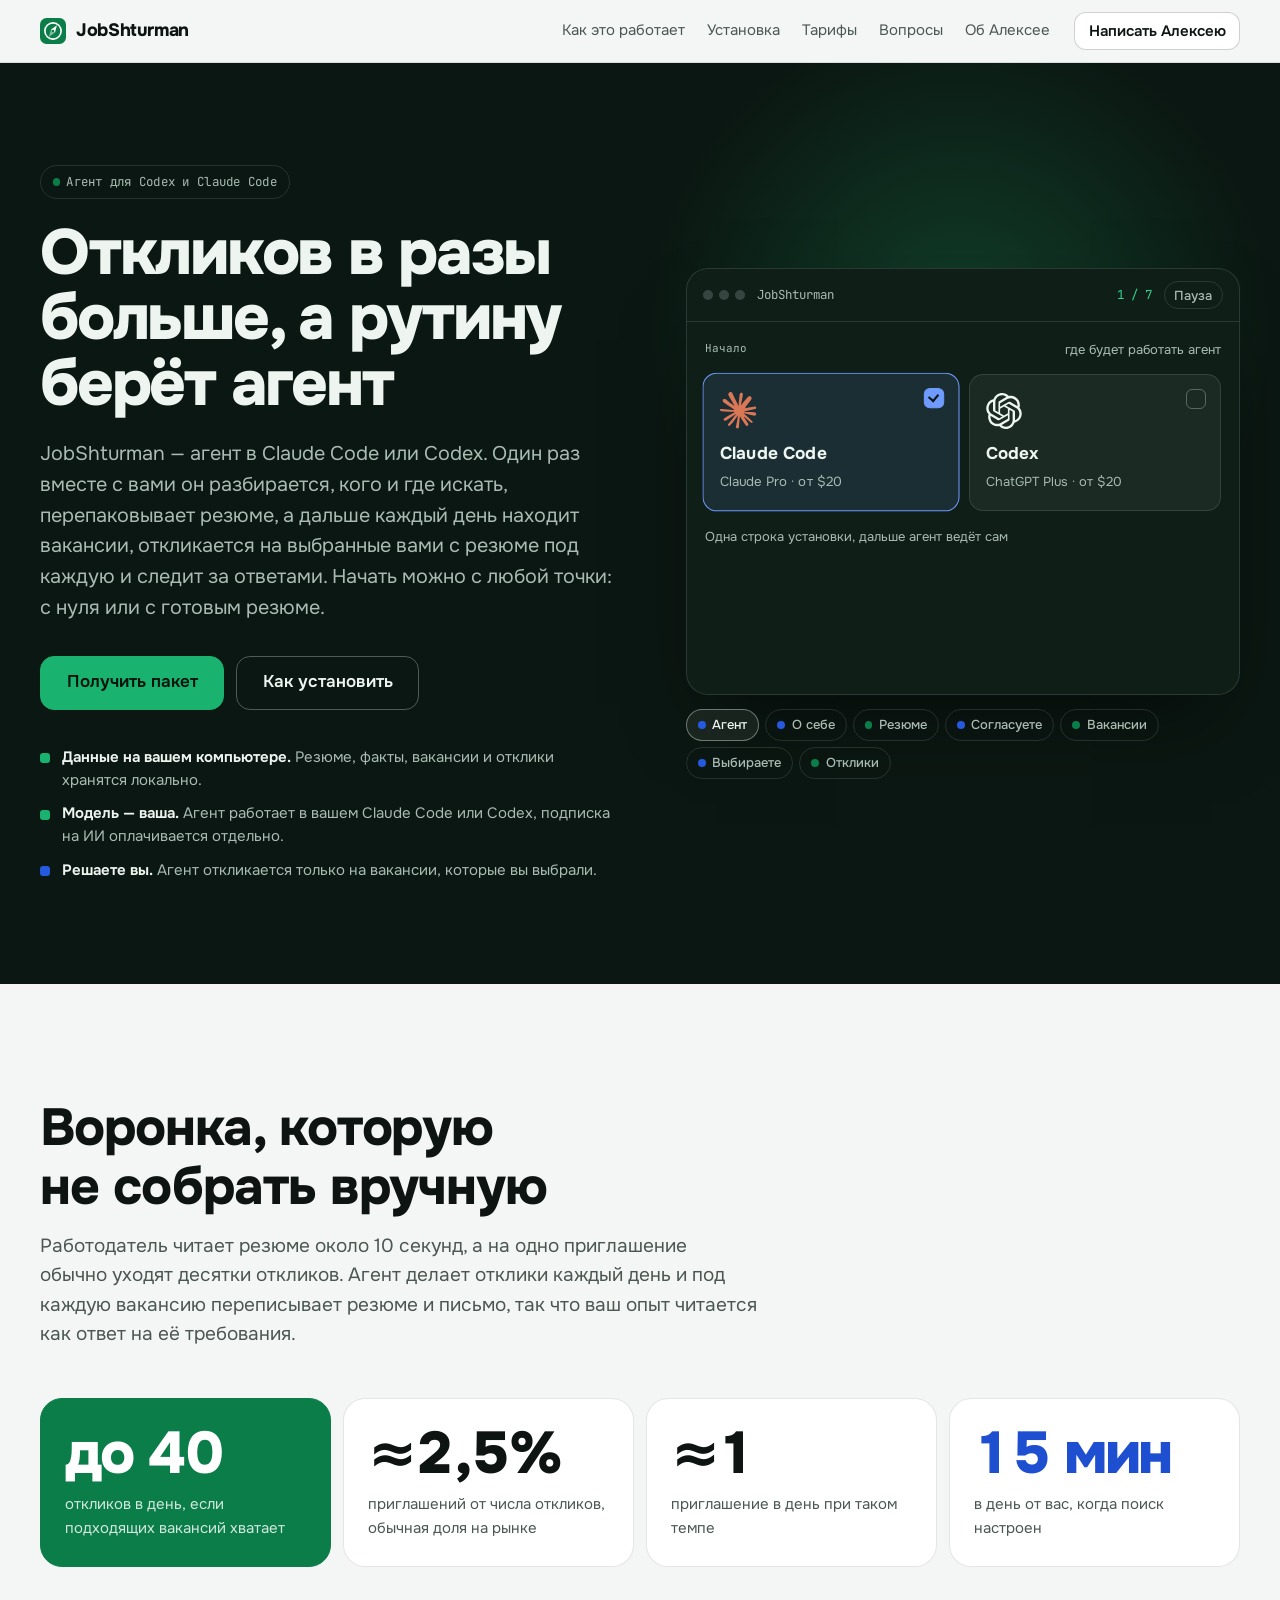
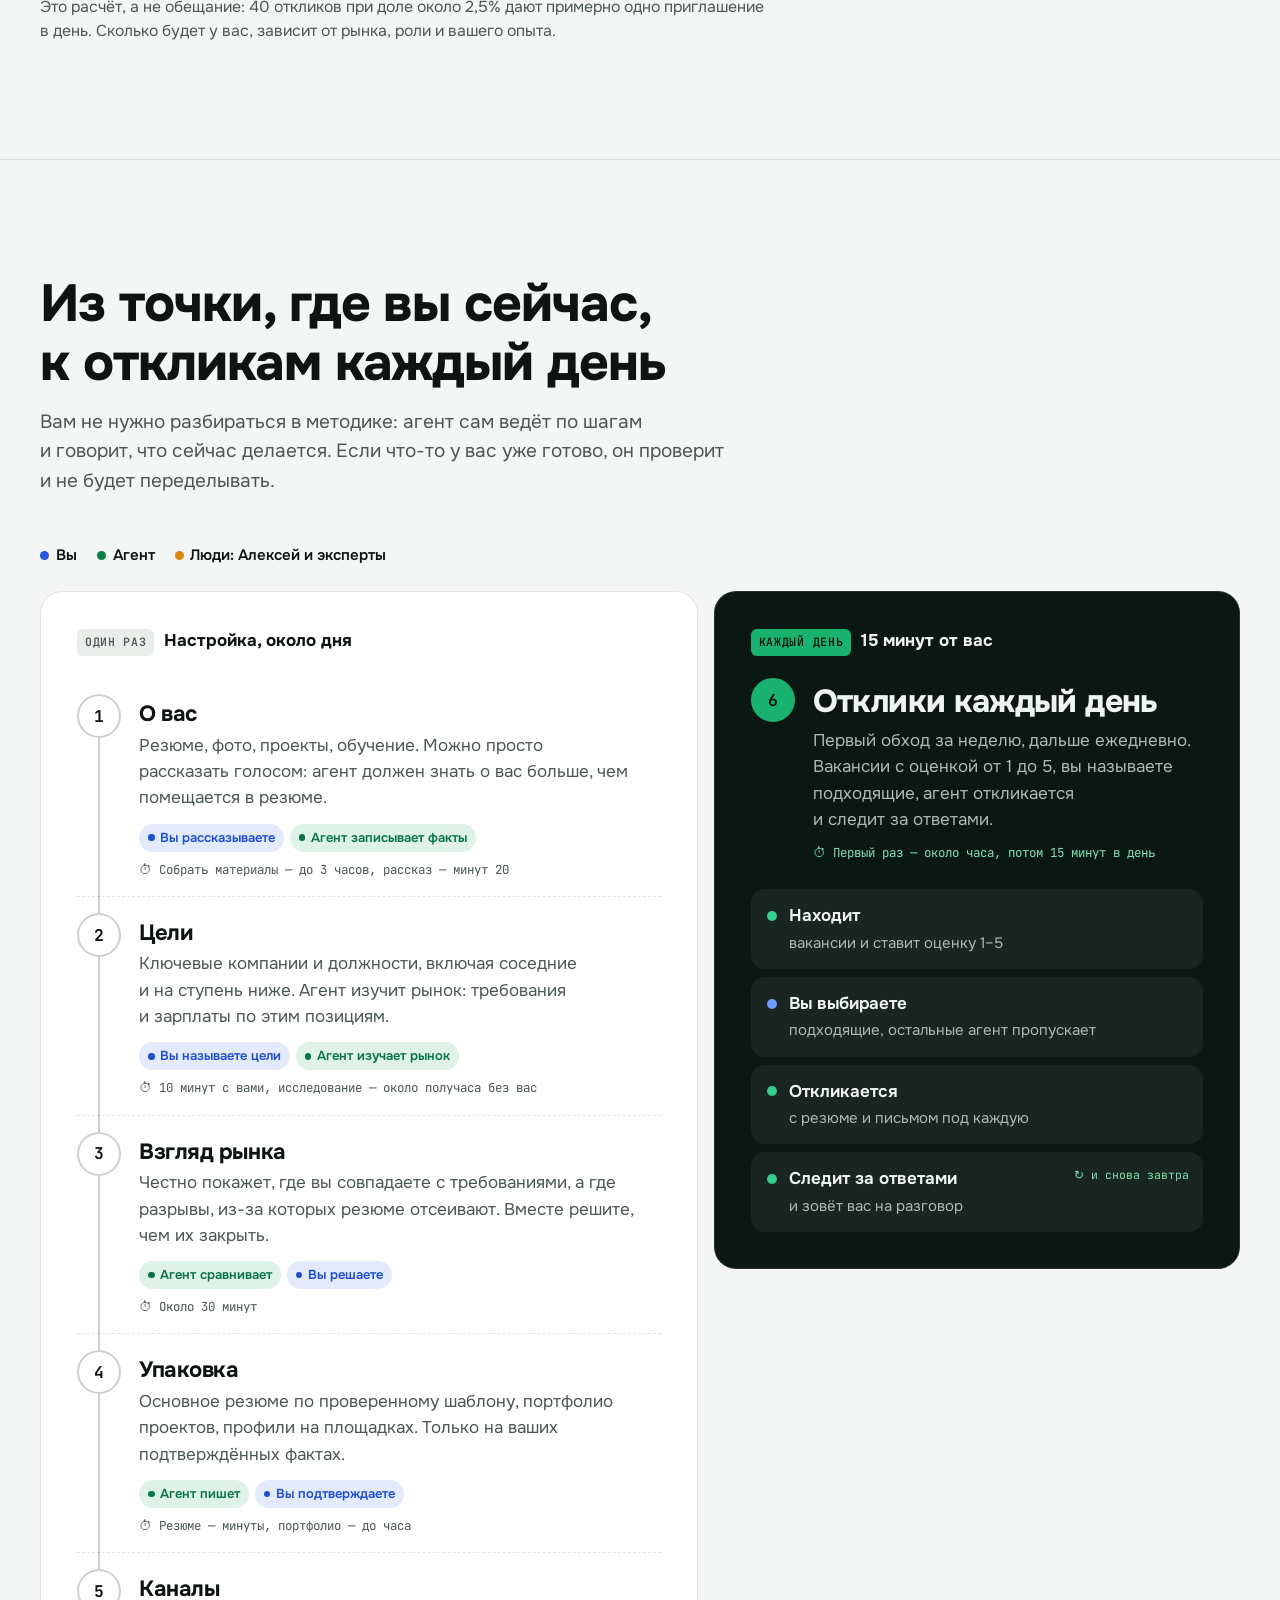
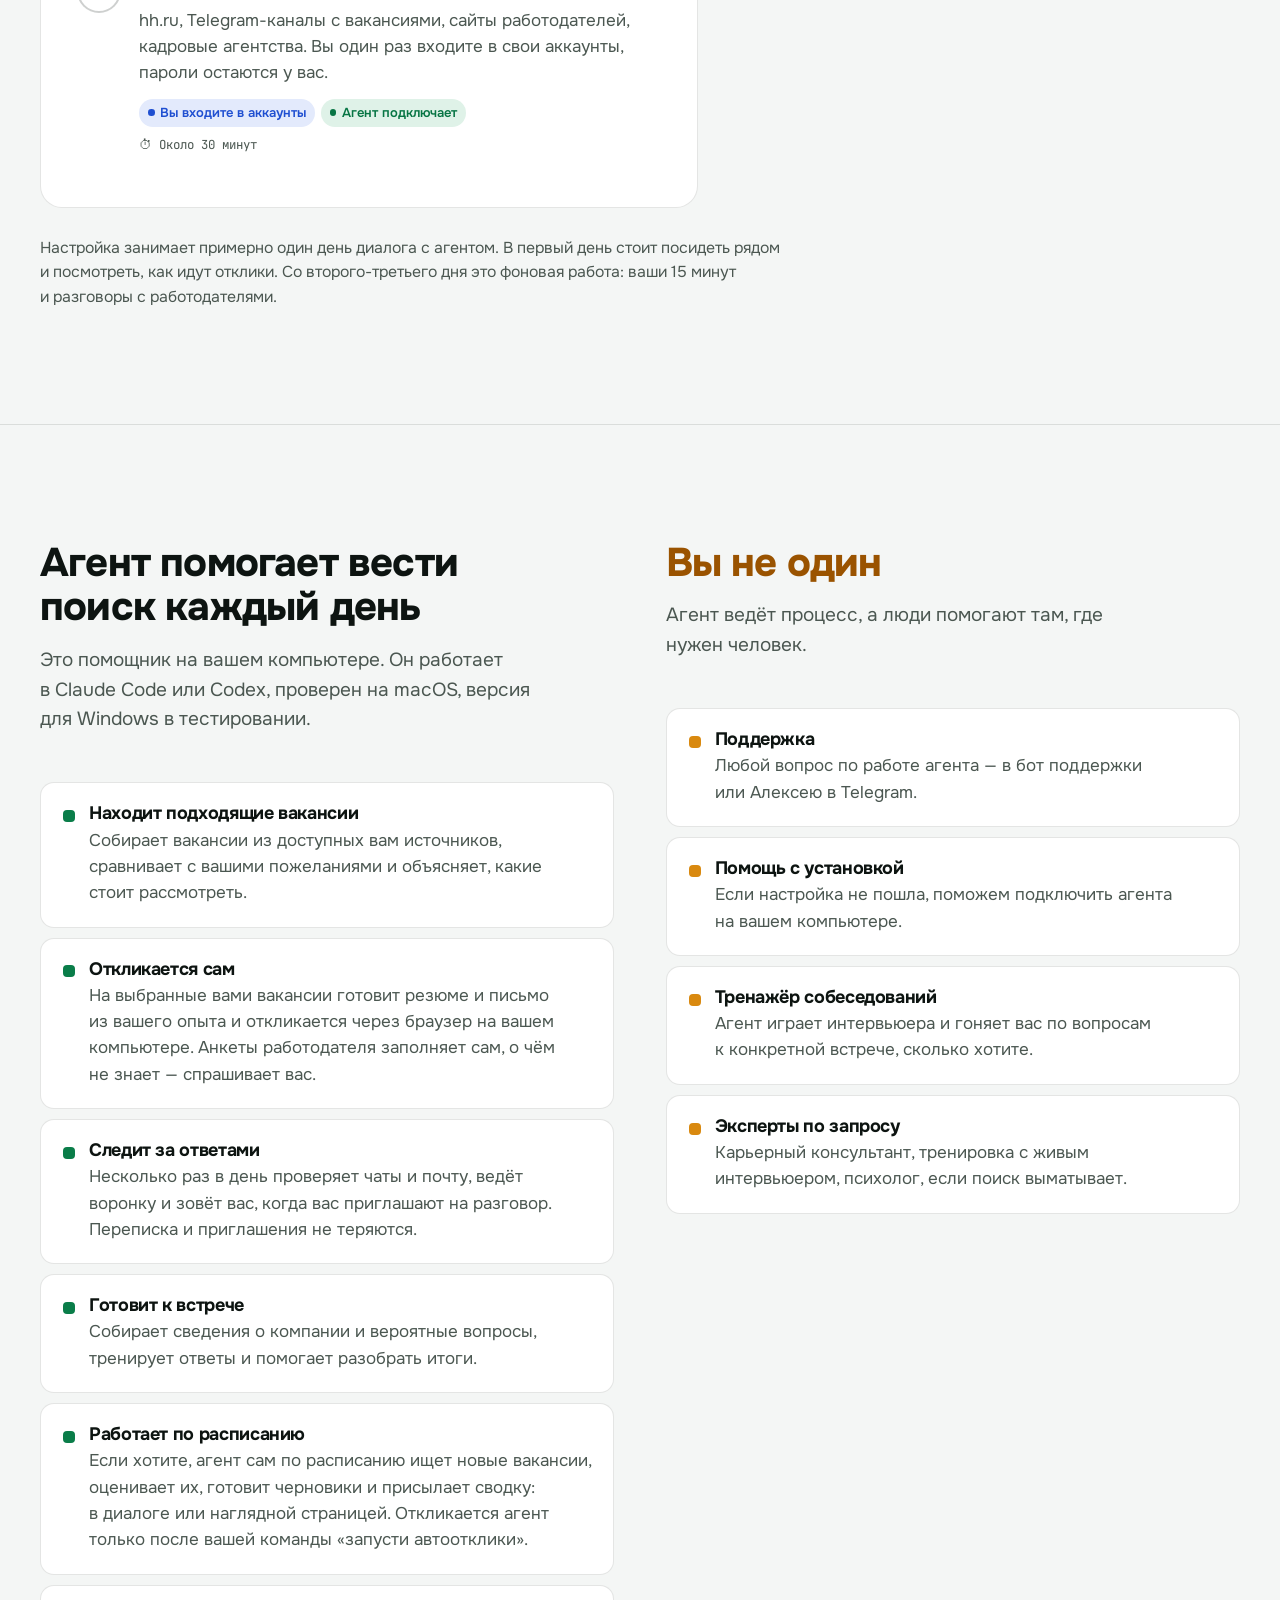
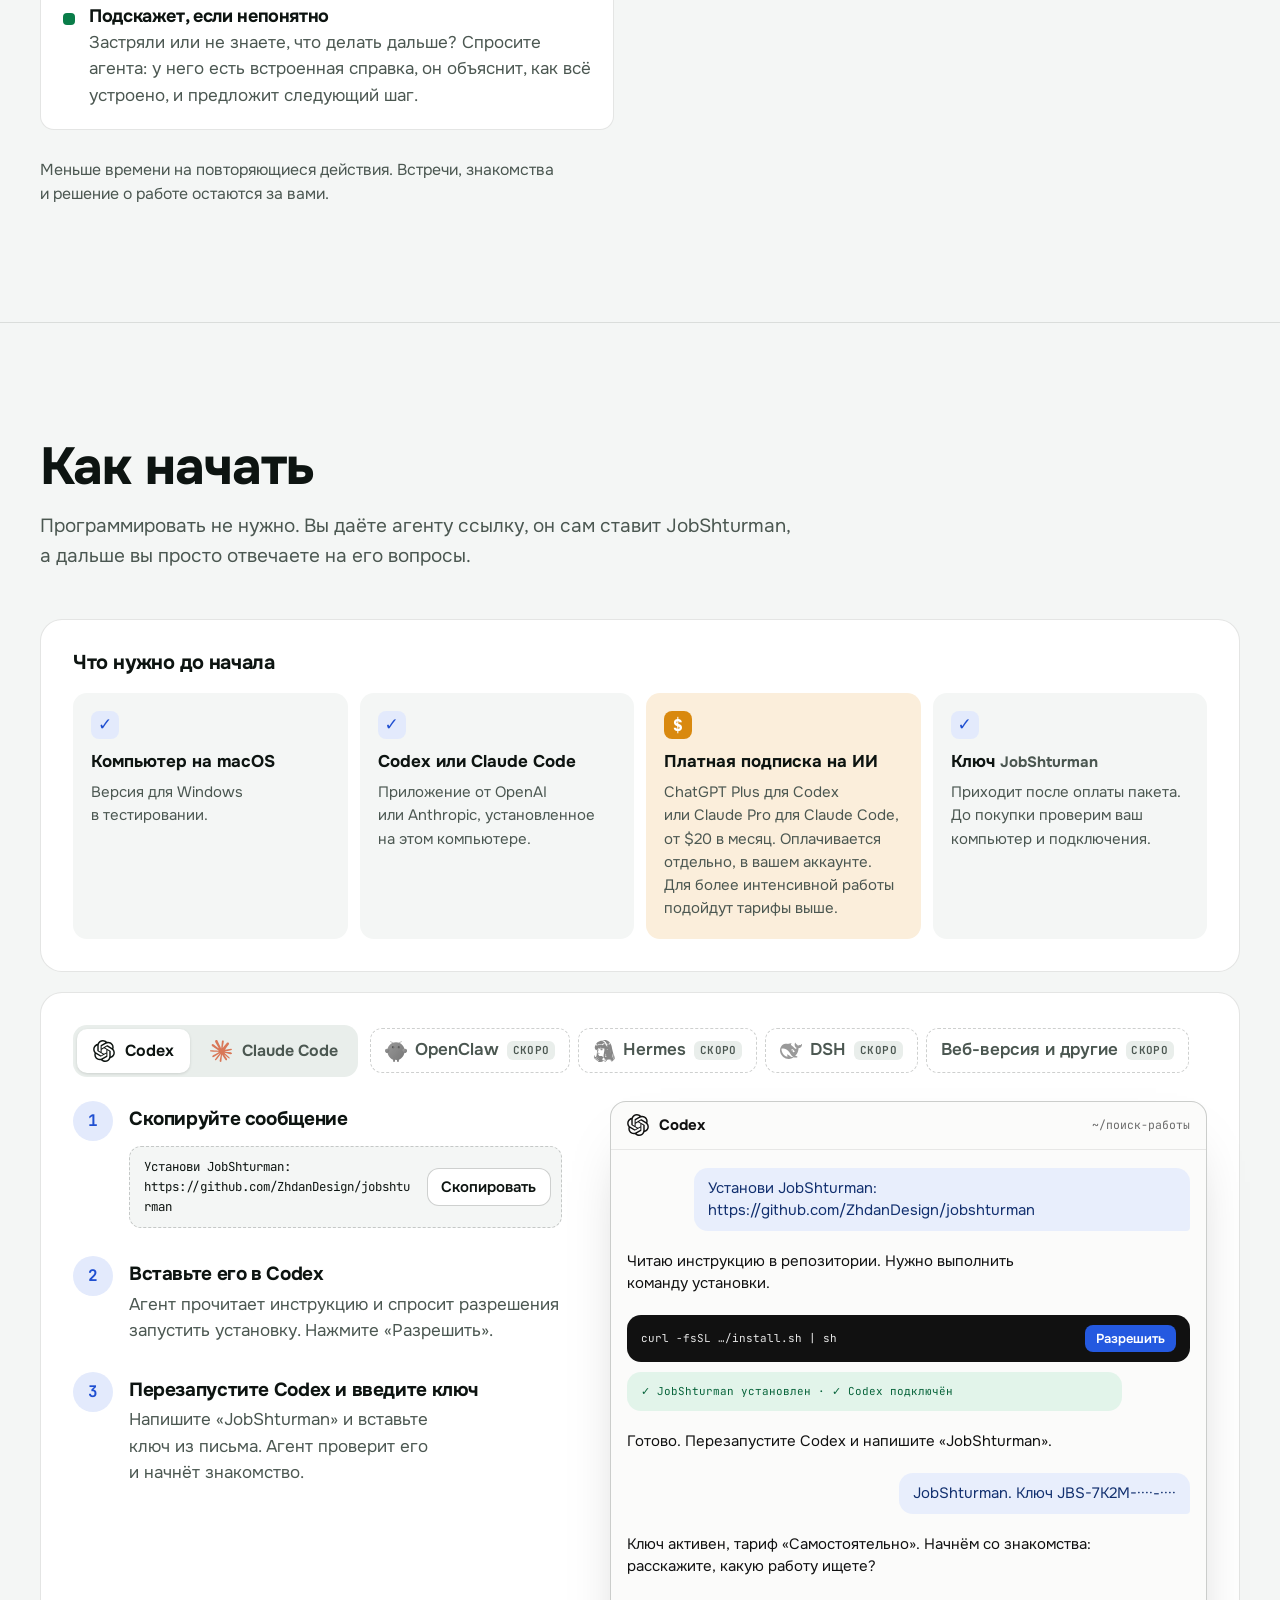
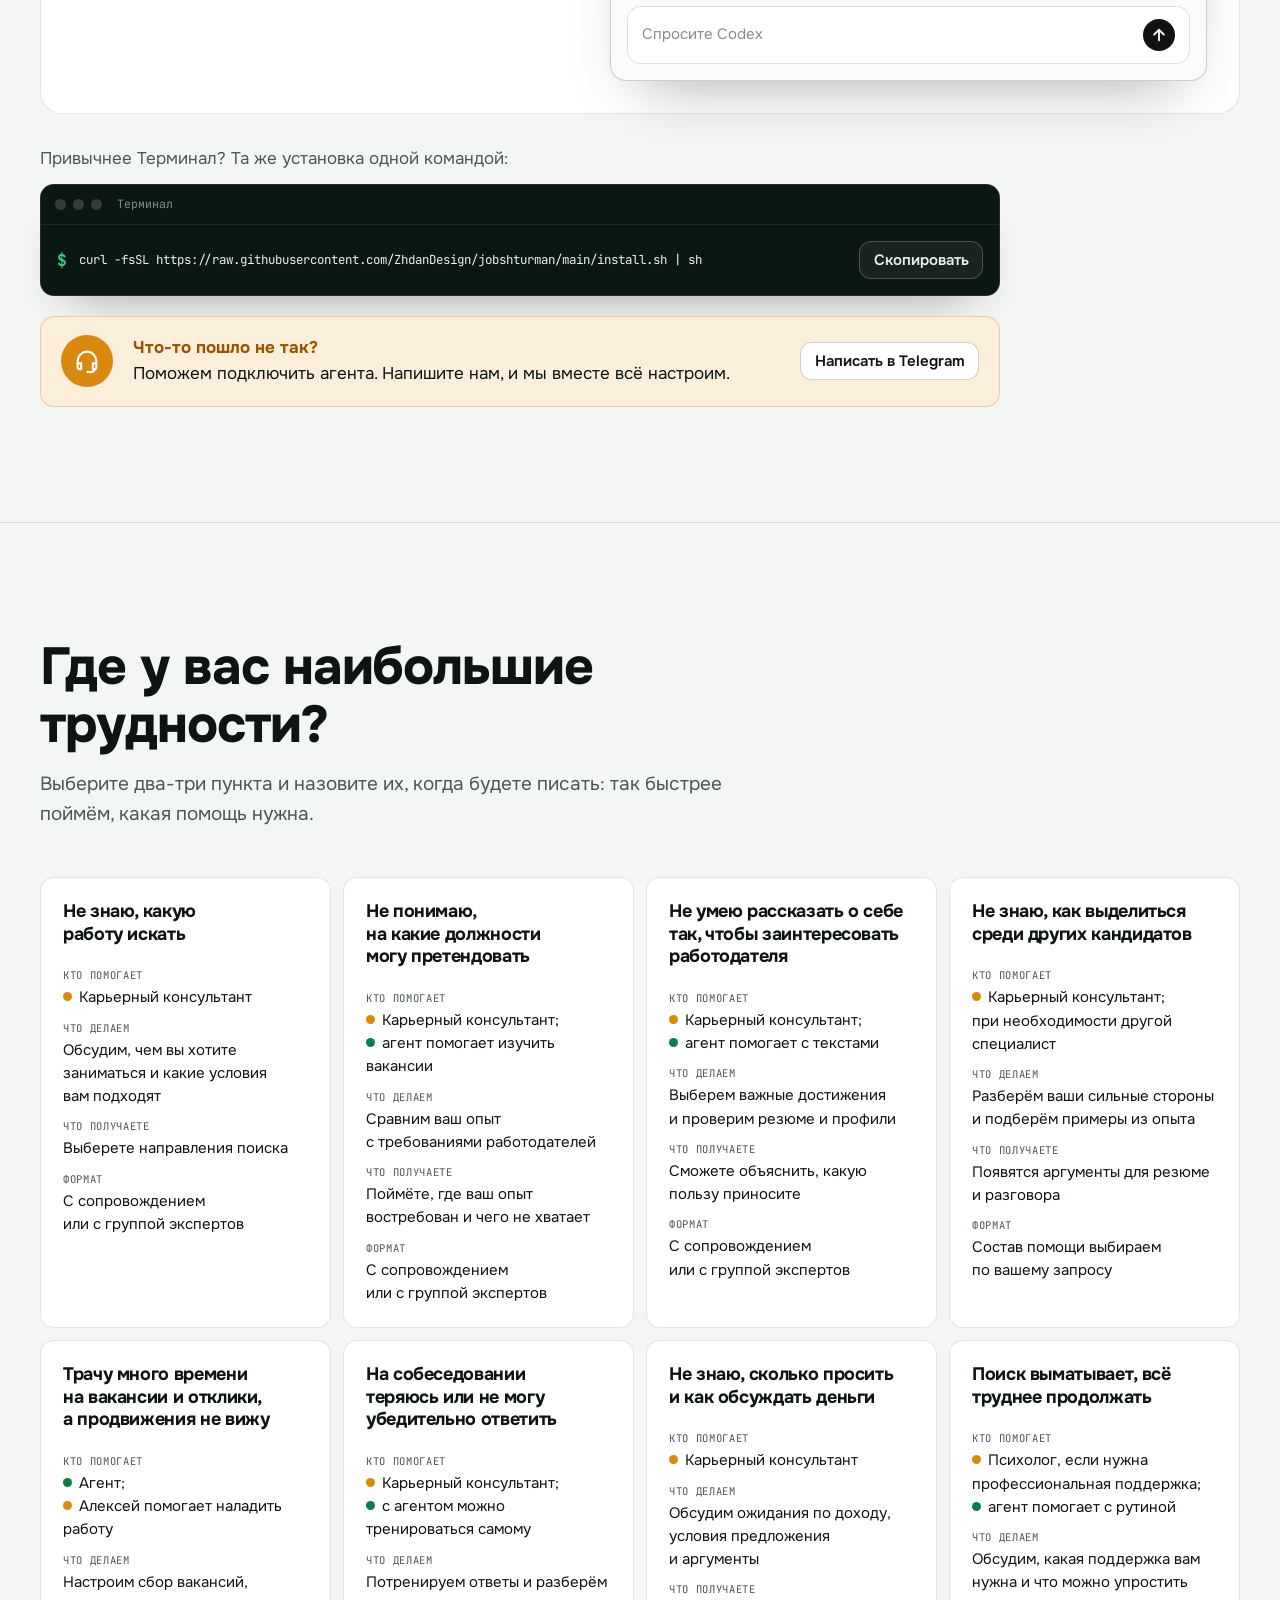
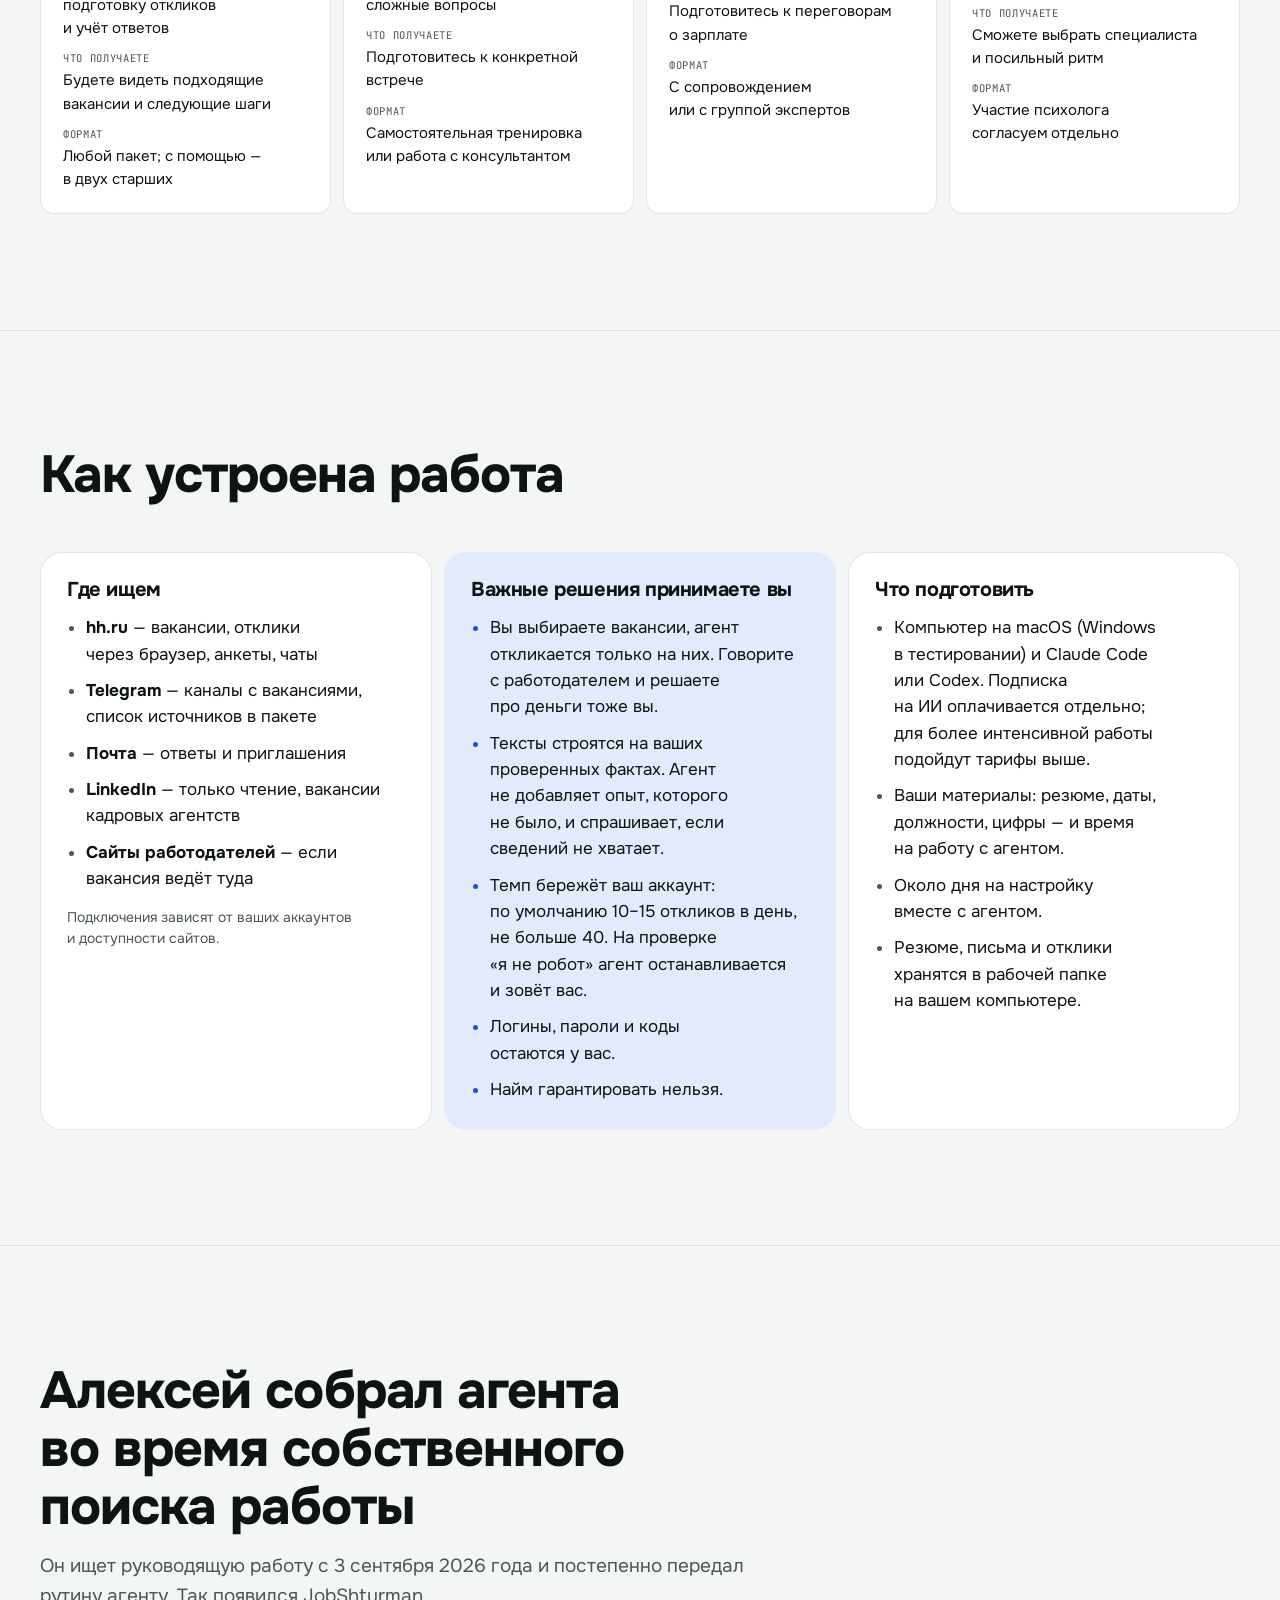
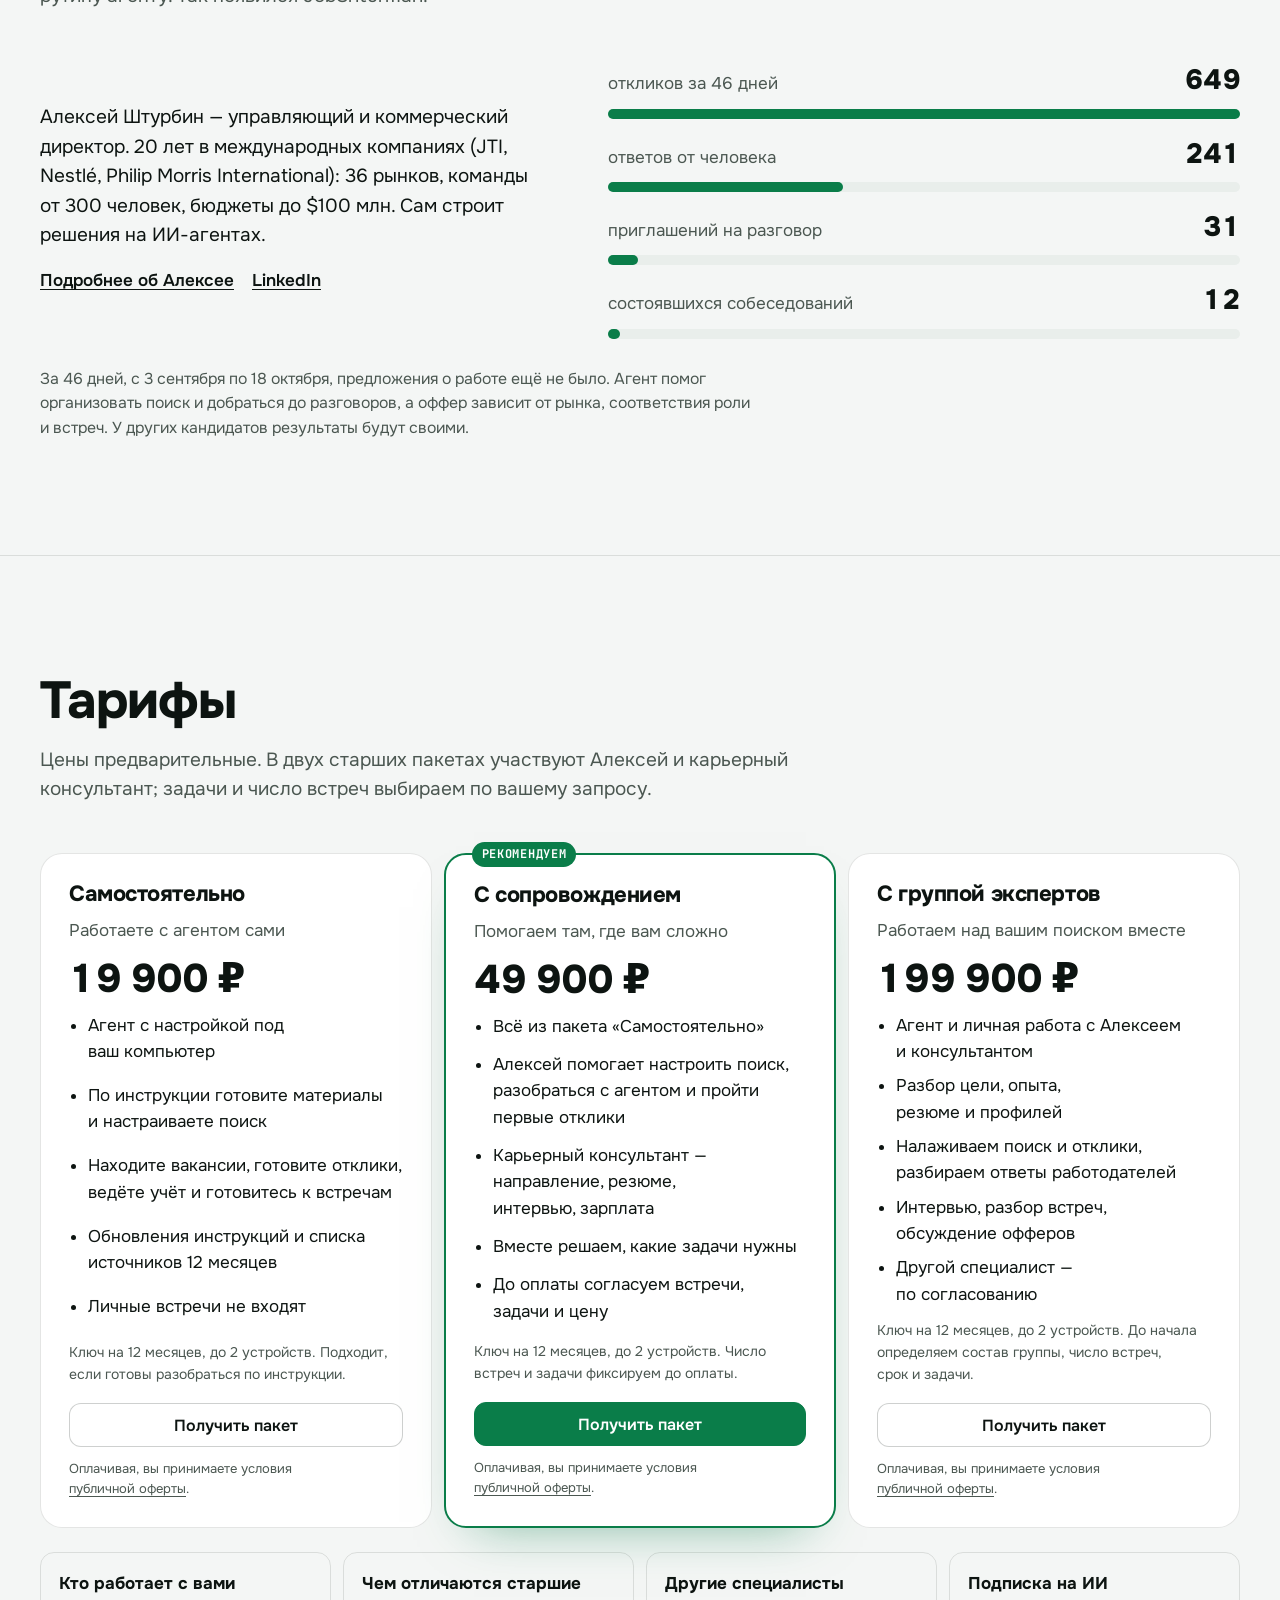
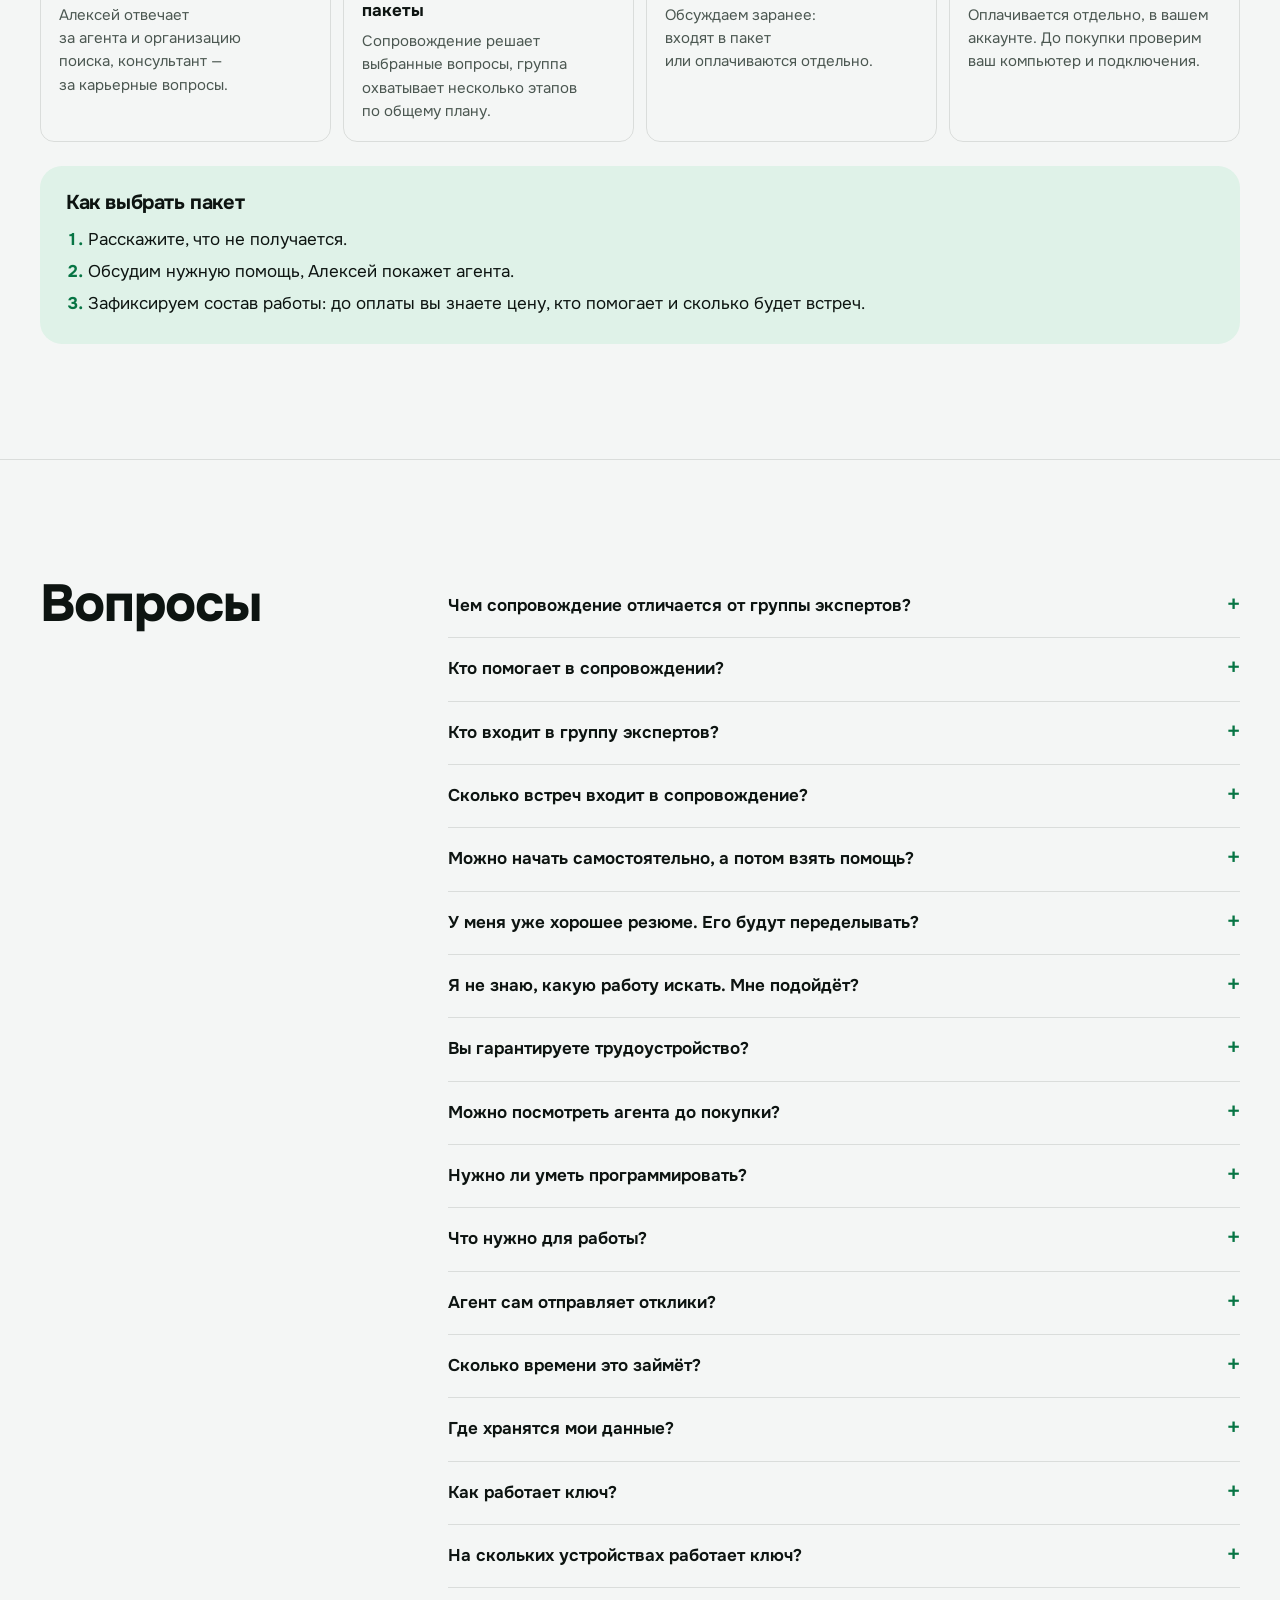
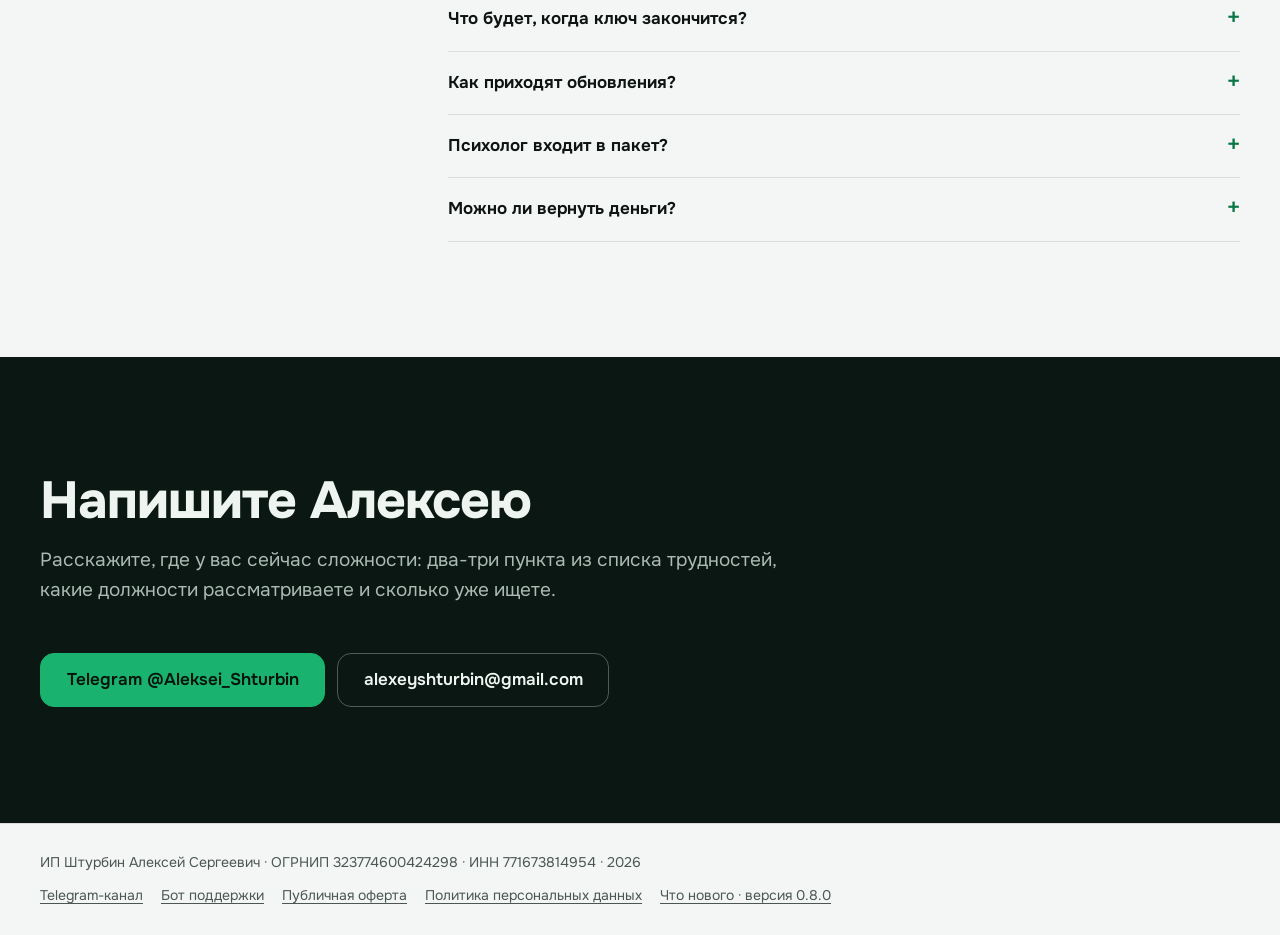
==== landing/index.html @ 4b62b4e5 "feat: JobShturman 0.8.0 — no daily stage limit, license note, export refused; «Что нового» page ## C" ====
<!doctype html>
<html lang="ru">
  <head>
    <meta charset="utf-8">
    <meta name="viewport" content="width=device-width, initial-scale=1">
    <meta name="color-scheme" content="light dark">
    <title>JobShturman — помощь в поиске работы от Алексея Штурбина</title>
    <meta name="description" content="Агент в Claude Code или Codex берёт на себя рутину поиска работы: собирает вакансии, откликается на выбранные вами с резюме под каждую и следит за ответами. Откликов в разы больше, чем вручную. Данные остаются на вашем компьютере.">
    <meta property="og:type" content="website">
    <meta property="og:locale" content="ru_RU">
    <meta property="og:site_name" content="JobShturman" data-brand-attr="content">
    <meta property="og:title" data-brand-attr="content" content="JobShturman — помощь в поиске работы от Алексея Штурбина">
    <meta property="og:description" content="Агент откликается на выбранные вами вакансии с резюме под каждую и следит за ответами. Данные остаются на вашем компьютере.">
    <meta property="og:url" content="https://tools.owai.ru/jobshturman/">
    <link rel="canonical" href="https://tools.owai.ru/jobshturman/">
    <link rel="preload" href="fonts/onest-cyrillic-wght-normal.woff2" as="font" type="font/woff2" crossorigin>
    <link rel="stylesheet" href="styles.css">
    <script>document.documentElement.classList.add("js");</script>
    <script src="main.js" defer></script>
    <link rel="icon" href="favicon.svg" type="image/svg+xml">
  </head>
  <body>
  <svg width="0" height="0" style="position:absolute" aria-hidden="true" focusable="false">
    <symbol id="logo-claude" viewBox="0 0 24 24"><path fill="#d97757" d="M 4.709 15.955 L 9.429 13.308 L 9.509 13.078001 L 9.429 12.95 L 9.2 12.95 L 8.41 12.902 L 5.712 12.829001 L 3.373 12.732 L 1.107 12.61 L 0.536 12.489001 L 0 11.784 L 0.055 11.432 L 0.535 11.111 L 1.221 11.170999 L 2.741 11.274 L 5.019 11.432 L 6.6710005 11.528999 L 9.12 11.784 L 9.509 11.784 L 9.564 11.627 L 9.43 11.528999 L 9.327 11.432 L 6.969 9.836 L 4.417 8.148 L 3.081 7.176 L 2.357 6.6849995 L 1.993 6.2230005 L 1.835 5.215 L 2.491 4.493 L 3.372 4.553 L 3.597 4.614 L 4.49 5.3 L 6.398 6.776 L 8.889 8.609 L 9.254 8.913 L 9.399 8.81 L 9.418 8.737 L 9.254 8.463 L 7.899 6.017 L 6.4530005 3.527 L 5.8090005 2.495 L 5.6389995 1.876 C 5.5742264 1.638255 5.539291 1.3933735 5.535 1.147 L 6.2829995 0.134 L 6.696 0 L 7.692 0.134 L 8.112 0.498 L 8.732 1.912 L 9.734 4.141 L 11.289 7.1710005 L 11.745 8.069 L 11.988 8.901 L 12.079 9.156 L 12.237001 9.156 L 12.237001 9.01 L 12.365 7.304 L 12.602 5.209 L 12.832 2.514 L 12.912 1.754 L 13.288 0.844 L 14.035 0.352 L 14.619 0.632 L 15.099 1.317 L 15.032 1.761 L 14.746 3.612 L 14.187 6.515 L 13.823 8.457 L 14.035 8.457 L 14.277999 8.215 L 15.262999 6.9089994 L 16.915 4.845 L 17.645 4.025 L 18.495 3.121 L 19.042 2.69 L 20.075 2.69 L 20.835 3.819 L 20.495 4.985 L 19.431 6.332 L 18.55 7.474 L 17.286 9.174 L 16.496 10.534 L 16.569 10.644 L 16.757 10.624 L 19.613 10.018 L 21.156 9.738 L 22.997 9.423 L 23.83 9.811 L 23.920998 10.206 L 23.593 11.013 L 21.624 11.498999 L 19.315 11.961001 L 15.876 12.774 L 15.834 12.804 L 15.883 12.865 L 17.432 13.010999 L 18.094 13.047 L 19.716 13.047 L 22.736 13.272 L 23.525997 13.794 L 24 14.432 L 23.920998 14.917 L 22.706 15.537 L 21.066 15.148 L 17.237 14.237999 L 15.924999 13.909001 L 15.743 13.909001 L 15.743 14.019 L 16.836 15.087 L 18.842 16.897 L 21.351 19.227 L 21.478 19.805 L 21.156 20.26 L 20.816 20.211 L 18.611 18.554 L 17.76 17.807 L 15.834 16.187 L 15.706 16.187 L 15.706 16.357 L 16.15 17.006 L 18.495 20.527 L 18.617 21.607002 L 18.447 21.96 L 17.839 22.173 L 17.171 22.051 L 15.797 20.126 L 14.381999 17.959 L 13.239 16.016 L 13.099 16.096 L 12.424999 23.35 L 12.108999 23.72 L 11.38 24 L 10.773 23.539 L 10.451 22.792 L 10.773 21.316 L 11.162 19.392 L 11.476999 17.862 L 11.762999 15.961999 L 11.933 15.329999 L 11.921 15.288 L 11.781 15.306 L 10.347 17.273 L 8.167 20.218 L 6.4409995 22.063 L 6.0269995 22.227001 L 5.31 21.857 L 5.377 21.195 L 5.778 20.606 L 8.166 17.57 L 9.606 15.688 L 10.536 14.602 L 10.53 14.444 L 10.475 14.444 L 4.132 18.56 L 3.002 18.706 L 2.515 18.25 L 2.576 17.504 L 2.807 17.261 L 4.715 15.949001 L 4.709 15.955 Z"/></symbol>
    <symbol id="logo-codex" viewBox="0 0 320 320"><path d="M 297.06 130.97 C 304.32 109.17999 301.82 85.31 290.21 65.49 C 272.75 35.09 237.65001 19.45 203.37001 26.81 C 188.12 9.63 166.21 -0.14 143.24 -0 C 108.2 -0.08 77.11 22.48 66.33 55.82 C 43.82 60.429996 24.390001 74.52 13.02 94.49 C -4.57 124.81 -0.56 163.03 22.94 189.02998 C 15.68 210.82 18.18 234.69 29.79 254.51 C 47.250004 284.91 82.35 300.55 116.63 293.19 C 131.87 310.37 153.79 320.14 176.76 319.99 C 211.82 320.08 242.92 297.5 253.7 264.13 C 276.21 259.52 295.64 245.43 307.01 225.45999 C 324.58 195.14 320.56 156.95 297.07 130.95 Z M 176.78 299.08 C 162.75 299.1 149.16 294.19 138.39 285.2 C 138.88 284.94 139.73 284.47 140.28 284.13 L 204 247.33 C 207.26 245.48 209.26 242.01 209.24 238.26 L 209.24 148.43 L 236.17 163.98 C 236.46 164.12 236.64998 164.4 236.69 164.72 L 236.69 239.11 C 236.64998 272.19 209.86 299.01 176.78 299.08 Z M 47.94 244.05 C 40.91 231.91 38.38 217.68 40.79 203.87001 C 41.26 204.14998 42.09 204.66 42.68 205 L 106.4 241.8 C 109.62999 243.69 113.62999 243.69 116.87 241.8 L 194.66 196.87999 L 194.66 227.98 C 194.68 228.3 194.53 228.61 194.28 228.81 L 129.87 266 C 101.17999 282.52 64.54 272.7 47.950005 244.05 Z M 31.17 104.96 C 38.17 92.8 49.219997 83.5 62.38 78.67 C 62.38 79.22 62.35 80.19 62.35 80.87 L 62.35 154.48 C 62.329998 158.22 64.33 161.69 67.58 163.54 L 145.37 208.45001 L 118.439995 224 C 118.17 224.18 117.83 224.21 117.53 224.08 L 53.11 186.85999 C 24.48 170.28 14.66 133.65 31.16 104.97 Z M 252.43 156.45 L 174.64 111.52999 L 201.57002 95.99 C 201.84001 95.81 202.18 95.78001 202.48001 95.91 L 266.9 133.1 C 295.58 149.67 305.41 186.35999 288.84 215.04 C 281.83 227.18 270.79 236.48 257.64 241.31999 L 257.64 165.51 C 257.67 161.77 255.68 158.31 252.44 156.45 Z M 279.23 116.11 C 278.76 115.82 277.93 115.32 277.34 114.98 L 213.62 78.18 C 210.39 76.29 206.39 76.29 203.15 78.18 L 125.36001 123.1 L 125.36001 92 C 125.34 91.68 125.490005 91.37 125.74 91.17 L 190.15 54.01 C 218.84 37.46 255.52 47.31 272.06 76.01 C 279.05 88.13 281.58 102.31999 279.21 116.11 Z M 110.72 171.54 L 83.78 155.99 C 83.49 155.85 83.3 155.57 83.26 155.25 L 83.26 80.86 C 83.28 47.74 110.15 20.9 143.27 20.92 C 157.28 20.92 170.84 25.84 181.61 34.8 C 181.12 35.06 180.28 35.53 179.72 35.87 L 116 72.67 C 112.73999 74.52 110.74 77.98 110.759995 81.73 L 110.72 171.52 Z M 125.35 140 L 160 119.99 L 194.65 139.99 L 194.65 180 L 160 200 L 125.35 180 Z"/></symbol>
    <symbol id="logo-openclaw" viewBox="0 0 12 12"><defs><linearGradient id="oc-g0" x1="-0.659" y1="0.458" x2="27.023" y2="22.855" gradientUnits="userSpaceOnUse"><stop offset="0" stop-color="#ff4d4d"/><stop offset="1" stop-color="#991b1b"/></linearGradient><linearGradient id="oc-g1" x1="0" y1="9.672" x2="4.311" y2="14.949" gradientUnits="userSpaceOnUse"><stop offset="0" stop-color="#ff4d4d"/><stop offset="1" stop-color="#991b1b"/></linearGradient><linearGradient id="oc-g2" x1="19.385" y1="9.953" x2="24.399" y2="14.462" gradientUnits="userSpaceOnUse"><stop offset="0" stop-color="#ff4d4d"/><stop offset="1" stop-color="#991b1b"/></linearGradient></defs><g transform="matrix(0.5 0 0 0.5 0 0)"><path fill="url(#oc-g0)" d="M 12 2.568 C 5.67 2.568 2.505 7.8429995 2.505 12.063001 C 2.505 16.283 5.67 20.503 8.835 21.557 L 8.835 23.667 L 10.945 23.667 L 10.945 21.557 C 10.945 21.557 12 21.979 13.055 21.557 L 13.055 23.667 L 15.165 23.667 L 15.165 21.557 C 18.33 20.502 21.495 16.283 21.495 12.063001 C 21.495 7.8429995 18.33 2.568 12 2.568 Z"/><path fill="url(#oc-g1)" d="M 3.56 9.953 C 0.396 8.898 -0.66 11.008 0.396 13.118001 C 1.451 15.228 3.56 14.173001 4.616 12.063001 C 5.248 10.586 4.616 9.953 3.56 9.953 Z"/><path fill="url(#oc-g2)" d="M 20.44 9.953 C 23.604002 8.898 24.659998 11.008 23.604002 13.118001 C 22.549 15.228 20.44 14.173001 19.384 12.063001 C 18.752 10.586 19.384 9.953 20.44 9.953 Z"/><path fill="#ff4d4d" d="M 5.5069995 1.875 C 5.983 1.59 6.543 1.642 7.122 1.912 C 7.699 2.182 8.345 2.686 9.059 3.4 C 9.182436 3.5234356 9.182436 3.7235644 9.059 3.847 C 8.935564 3.9704356 8.7354355 3.9704356 8.612 3.847 C 7.919 3.154 7.333 2.709 6.8550005 2.486 C 6.38 2.264 6.06 2.281 5.833 2.417 C 5.6846642 2.4927993 5.5029664 2.4408576 5.4171066 2.2981093 C 5.331247 2.1553607 5.37052 1.9705104 5.5069995 1.875 Z M 16.877 1.913 C 17.457 1.643 18.017 1.59 18.493 1.875 C 18.62948 1.9705104 18.668753 2.1553607 18.582893 2.2981093 C 18.497034 2.4408576 18.315336 2.4927993 18.167 2.417 C 17.94 2.281 17.62 2.264 17.145 2.486 C 16.667 2.709 16.081 3.154 15.389 3.847 C 15.265564 3.9707117 15.065212 3.9709356 14.9415 3.8475 C 14.817788 3.7240644 14.817564 3.5237117 14.941 3.4 C 15.655001 2.686 16.301 2.182 16.877 1.913 Z"/><path fill="#050810" d="M 8.835 9.109 C 9.534192 9.109 10.101 8.542192 10.101 7.8429995 C 10.101 7.1438074 9.534192 6.577 8.835 6.577 C 8.135807 6.577 7.569 7.1438074 7.569 7.8429995 C 7.569 8.542192 8.135807 9.109 8.835 9.109 Z M 15.165 9.109 C 15.864193 9.109 16.431 8.542192 16.431 7.8429995 C 16.431 7.1438074 15.864193 6.577 15.165 6.577 C 14.465807 6.577 13.899 7.1438074 13.899 7.8429995 C 13.899 8.542192 14.465807 9.109 15.165 9.109 Z"/><path fill="#00e5cc" d="M 9.046 8.16 C 9.337606 8.16 9.574 7.9236064 9.574 7.632 C 9.574 7.3403935 9.337606 7.104 9.046 7.104 C 8.75467 7.104 8.5185 7.3401694 8.5185 7.6314993 C 8.5185 7.92283 8.75467 8.159 9.046 8.159 Z M 15.376 8.16 C 15.667329 8.16 15.9035 7.9238296 15.9035 7.6325006 C 15.9035 7.34117 15.667329 7.1050005 15.376 7.1050005 C 15.084946 7.1050005 14.849 7.3409457 14.849 7.632 C 14.849 7.923054 15.084946 8.159 15.376 8.159 Z"/></g></symbol>
    <symbol id="logo-hermes" viewBox="0 0 12 12"><g transform="matrix(0.5 0 0 0.5 0 0)"><path fill-rule="evenodd" d="M 5.938 12.835 C 6.0650005 12.796 6.2230005 12.854999 6.311 12.978 C 6.339 13.016 6.347 13.07 6.357 13.118001 C 6.36 13.132 6.337 13.151 6.317 13.168 C 6.193 13.07 6.077 12.973999 5.963 12.877 C 5.952 12.866999 5.9470005 12.85 5.938 12.835 Z M 8.396 9.412 C 8.591 9.38 8.786 9.352 8.984 9.362 C 9.034304 9.363727 9.08412 9.3724785 9.132 9.388 C 9.334 9.459 9.534 9.535 9.733 9.612 C 9.761 9.622 9.783 9.648 9.808 9.667 L 9.795 9.694 C 9.707895 9.665629 9.621219 9.635959 9.535 9.605 C 9.42 9.567 9.322 9.528 9.22 9.507 C 8.97 9.457 8.97 9.461 8.928 9.493 L 9.502 9.637 C 9.777 9.776 10.052 9.913 10.325 10.054 C 10.367 10.076 10.415 10.111 10.432 10.152 C 10.458 10.212 10.495 10.228 10.549 10.224 C 10.615 10.218 10.681 10.207 10.762001 10.197 L 10.722 10.283 C 10.773 10.363 10.864 10.303 10.938 10.347 C 10.864 10.477 10.691 10.437 10.604 10.546 L 10.665 10.62 L 10.545 10.707 C 10.545 10.813 10.507 10.875 10.239 10.95 L 10.265 11.035 L 10.069 11.077 L 10.139 11.200999 L 9.889 11.200999 L 9.882 11.338 C 9.801 11.328 9.721 11.32 9.638 11.311 L 9.585 11.434001 C 9.558 11.426 9.533 11.423 9.512 11.411 C 9.445 11.373 9.384 11.354999 9.317 11.417 C 9.298 11.434001 9.254 11.431001 9.224 11.424999 C 9.198 11.418999 9.174 11.396 9.154 11.383 C 9.044 11.478 9.044 11.478 8.946 11.386 C 8.889 11.432 8.826 11.46 8.76 11.396999 C 8.697 11.424 8.637 11.377 8.582 11.383 C 8.512 11.39 8.485 11.348 8.449 11.313 L 8.319 11.346 C 8.306 11.11 8.125 11.156 7.979 11.142999 C 7.984 11.071 8.029 11.050999 8.074 11.049 C 8.127865 11.047241 8.181636 11.05468 8.233 11.071 C 8.397 11.120999 8.553 11.191 8.729 11.209 C 8.932 11.23 9.134 11.237999 9.33 11.194 C 9.595 11.135 9.85 11.045 10.037 10.829001 C 10.086 10.773 10.12 10.702 10.154 10.634 C 10.173 10.596 10.174 10.55 10.134 10.518 C 10.0189085 10.425972 9.889981 10.352734 9.752 10.301 C 9.776 10.421 9.721 10.483 9.637 10.522 C 9.637 10.536 9.633 10.547 9.637 10.552 C 9.717 10.667 9.721 10.712 9.63 10.819 C 9.565249 10.897077 9.492147 10.967831 9.412 11.03 C 9.217513 11.181471 8.939647 11.159797 8.771 10.98 C 8.72296 10.9327 8.678505 10.881893 8.638 10.828 C 8.56 10.721 8.562 10.72 8.605 10.592 C 8.44 10.512 8.477 10.366 8.501 10.228 C 8.509 10.178 8.529 10.132 8.55 10.065 C 8.51 10.079 8.483 10.082 8.463 10.097 C 8.327392 10.185316 8.218201 10.308673 8.147 10.454 C 8.14 10.47 8.137 10.488 8.127 10.501 C 8.115 10.516 8.093 10.539 8.082 10.536 C 8.062 10.53 8.045 10.509 8.032 10.491 C 8.024 10.479 8.025 10.459 8.02 10.434 L 7.894 10.434 L 7.9470005 10.262 C 7.9340343 10.245639 7.9210343 10.229306 7.908 10.213 L 8.018 9.929 C 7.958 9.955 7.9270005 9.973 7.894 9.98 C 7.864 9.987 7.83 9.98 7.799 9.98 C 7.799 9.949 7.7890005 9.91 7.8029995 9.888 C 7.952 9.668 8.108 9.46 8.396 9.412 Z"/><path fill-rule="evenodd" d="M 8.06 10.788 C 8.057 10.750001 8.056 10.713 8.097 10.726 C 8.113 10.732 8.131 10.774 8.125 10.792999 C 8.115 10.832999 8.087 10.825 8.061 10.788 Z"/><path fill-rule="evenodd" d="M 11.981 0.009 C 12.207001 -0.003 12.434001 -0.002 12.66 0.009 C 12.906999 0.019 13.155001 0.033 13.4 0.071 C 13.801 0.135 14.197999 0.228 14.590001 0.344 C 15.053001 0.482 15.51 0.643 15.946001 0.855 C 17.15296 1.4477645 18.173033 2.3619552 18.894 3.497 C 19.186 3.966 19.43 4.46 19.633 4.976 C 19.852 5.532 20.079 6.086 20.256 6.6589994 C 20.46 7.313 20.585 7.985 20.714 8.656 C 20.811 9.16 20.896 9.666 21.004 10.167 C 21.16 10.889 21.333 11.607 21.498 12.326999 C 21.684002 13.139 21.898003 13.942 22.128 14.742 C 22.230001 15.097 22.321 15.455 22.41 15.814001 C 22.52 16.25 22.612 16.69 22.664 17.137 C 22.695 17.415 22.73 17.694 22.736998 17.974 C 22.748428 18.267414 22.742754 18.561245 22.72 18.854 C 22.683 19.267 22.62 19.672 22.494001 20.066 C 22.29598 20.668564 21.985495 21.228113 21.579 21.715 L 21.449 21.870998 L 21.467 21.893997 C 21.51 21.870998 21.555 21.852999 21.594 21.826 C 21.793999 21.688 21.967 21.519 22.125 21.336 C 22.525 20.876 22.846 20.363 23.1 19.807 C 23.34859 19.269264 23.460241 18.678368 23.425 18.087 C 23.401 17.663 23.328 17.253 23.125 16.874 C 23.112 16.847 23.11 16.814 23.095 16.753 C 23.145 16.788 23.177 16.801 23.196 16.825 C 23.303 16.955 23.416 17.083 23.511 17.223 C 23.840998 17.717 23.971 18.275 23.997 18.863 C 24.023983 19.550344 23.861383 20.231869 23.527002 20.833 C 23.167 21.488 22.64 21.973 22.000998 22.339 C 21.808 22.450003 21.607002 22.549 21.406 22.647 C 21.249 22.725 21.158 22.858 21.088 23.012 C 21.022472 23.13728 21.010565 23.283783 21.055 23.418 C 21.068388 23.463036 21.072803 23.510262 21.068 23.557 C 21.063 23.634003 20.991 23.712 20.928 23.719 C 20.874 23.725 20.803 23.676 20.778 23.603 C 20.750284 23.527527 20.730183 23.449472 20.718 23.370003 C 20.678 23.056 20.563 22.769999 20.41 22.499998 C 20.213593 22.161833 19.967516 21.855078 19.68 21.59 C 19.428854 21.343946 19.120682 21.16392 18.783 21.066 C 18.556526 21.002531 18.325003 20.958704 18.091 20.935 C 18.016 20.927 17.941 20.895 17.871 20.945 C 18.051 21.005 18.234 21.055 18.409 21.125 C 18.843 21.298 19.229 21.555 19.589 21.852999 C 19.897 22.107998 20.169 22.395998 20.383 22.736998 C 20.481 22.892002 20.569 23.052002 20.61 23.233002 C 20.637 23.356 20.652 23.483 20.677 23.608 C 20.69 23.67 20.675 23.717 20.624 23.752 C 20.577 23.785002 20.502 23.786 20.461 23.742 C 20.42621 23.700468 20.399118 23.653055 20.381 23.602 C 20.351 23.529 20.343 23.443 20.303 23.377 C 19.914845 22.754076 19.435139 22.193125 18.88 21.713 C 18.72 21.576 18.551 21.453 18.343 21.39 C 17.967 21.276 17.59 21.187 17.193 21.236 C 16.98 21.261 16.766 21.268 16.553 21.289 C 16.288353 21.318964 16.035372 21.41452 15.817001 21.567 C 15.514006 21.776424 15.2344 22.01781 14.983001 22.287 C 14.654 22.629 14.341 22.986 14.028 23.341997 C 13.892 23.497002 13.764 23.661 13.714 23.873 C 13.709915 23.889982 13.7059145 23.90698 13.702 23.923998 C 13.692895 23.966925 13.655844 23.998213 13.612 24 L 13.302001 24 C 13.256 24 13.22 23.952 13.23 23.906 C 13.252999 23.798 13.274999 23.689999 13.3 23.582 C 13.375 23.257002 13.49 22.947 13.668 22.665 C 13.692 22.626 13.708 22.576998 13.772 22.585 L 13.782 22.634003 L 13.809 22.711002 C 14.089 22.276 14.38 21.876999 14.804999 21.576 C 15.088 21.372 15.389 21.198 15.695001 21.026 C 15.66303 21.017044 15.629308 21.016356 15.597 21.024 C 15.435 21.067 15.272 21.108 15.112 21.158 C 14.710001 21.282 14.348 21.488 14.001999 21.724 C 13.854999 21.824 13.704 21.917 13.588 22.057 C 13.149535 22.592413 12.789275 23.187346 12.518 23.824 C 12.501687 23.862944 12.488317 23.903057 12.478 23.944 C 12.469413 23.976793 12.439898 23.999748 12.406001 24 L 11.912 24 C 11.872 24 11.85 23.949 11.876 23.917997 C 11.998999 23.778 12.122 23.635998 12.252999 23.502998 C 12.528 23.222 12.832999 22.971 13.03 22.619 C 13.056999 22.571001 13.093001 22.529 13.125 22.484 C 13.363 22.151 13.665 21.876999 13.943001 21.582 C 14.025 21.496 14.118001 21.422 14.203 21.342 C 14.232 21.315 14.256 21.285 14.282 21.257 L 14.264 21.232 L 14.129 21.273 C 14.095 21.29 14.059 21.304 14.027 21.323 C 13.779 21.467 13.533 21.615 13.284 21.756 C 12.876 21.986 12.458999 22.195 12.075001 22.467001 C 11.794 22.667 11.484 22.825 11.185999 23 C 11.166 23.012 11.142 23.015 11.105999 23.027998 C 11.090999 22.893 11.249 22.827 11.214 22.692 C 11.181 22.706 11.15 22.712 11.129 22.73 C 11.018 22.826 10.902 22.92 10.801 23.026 C 10.653 23.183002 10.517 23.351 10.376 23.514 C 10.251 23.656998 10.126 23.8 10.003 23.945002 C 9.974949 23.97867 9.933805 23.998697 9.89 24 L 8.762 24 C 8.768324 23.986397 8.77367 23.972363 8.778 23.958 C 8.806 23.868002 8.863 23.786 8.861 23.678001 C 8.77 23.659998 8.699 23.679 8.649 23.755001 C 8.601627 23.825357 8.556275 23.897053 8.513 23.97 C 8.503 23.986 8.489 24 8.471 24 L 8.378 24 C 8.359 24 8.349 23.978003 8.361 23.963001 C 8.432 23.875 8.501 23.785002 8.57 23.695 C 8.571 23.692999 8.564 23.683 8.558 23.671 C 8.544 23.675001 8.528 23.677 8.513 23.684002 C 8.337 23.774 8.161 23.865002 7.986 23.958 C 7.934209 23.985346 7.8765683 23.999756 7.818 24 L 5.202 24 C 5.176 24 5.163 23.964 5.183 23.947 C 5.393 23.769 5.5850005 23.573 5.741 23.341997 C 6.076 22.846 6.279 22.294998 6.408 21.713 C 6.412 21.692999 6.405 21.67 6.402 21.622 C 6.365 21.67 6.3429995 21.694 6.326 21.722 C 6.234248 21.875011 6.1218586 22.014658 5.992 22.137 C 5.712 22.395 5.402 22.585 5.009 22.601002 C 4.712 22.612999 4.421 22.601002 4.144 22.474003 C 3.684 22.264 3.422 21.904 3.35 21.402 C 3.325 21.232 3.333 21.231 3.168 21.183 C 2.7351341 21.066864 2.328489 20.868973 1.97 20.6 C 1.5899699 20.316269 1.307595 19.921364 1.162 19.47 C 1.0355334 19.06771 0.9813624 18.646193 1.002 18.225 C 1.004 18.191 1.018 18.158 1.026 18.125 C 1.058 18.148 1.072 18.168 1.076 18.191 C 1.109 18.344 1.135 18.499 1.172 18.651 C 1.258 19.006 1.429 19.315 1.688 19.571 C 1.946 19.827 2.259 19.99 2.598 20.103 C 2.956 20.221 3.315 20.241 3.668 20.087 C 3.9037554 19.980427 4.1151195 19.826584 4.289 19.635 C 4.617 19.287 4.822 18.875 4.937 18.412 C 4.946 18.378 4.942 18.341 4.944 18.302 C 4.929 18.308 4.918 18.308 4.914 18.313 C 4.883 18.363 4.85 18.413 4.821 18.465 C 4.537 18.967 4.142 19.352 3.625 19.6 C 3.274 19.77 2.907 19.855 2.515 19.759 C 2.1227846 19.67437 1.7764176 19.446074 1.544 19.119 C 1.3457136 18.846775 1.2191572 18.529009 1.176 18.195 C 1.1372821 17.900383 1.1440274 17.601568 1.196 17.309 C 1.246 16.87 1.662 16.139 1.938 16.038 C 1.918 16.101 1.903 16.15 1.885 16.198 C 1.842 16.314 1.788 16.425 1.755 16.543 C 1.6787657 16.809422 1.6617006 17.089289 1.705 17.363 C 1.738 17.575 1.795 17.779 1.909 17.963 C 2.056 18.199 2.255 18.37 2.529 18.428 C 2.639 18.451 2.754 18.442 2.867 18.446 C 3.007333 18.450842 3.1446018 18.404257 3.253 18.315 C 3.417 18.187 3.535 18.023 3.619 17.834 C 3.787 17.459 3.859 17.057 3.928 16.655 C 3.978 16.359 4.021 16.061 4.061 15.762001 C 4.1 15.481 4.132 15.199 4.165 14.917 C 4.191 14.685001 4.213 14.453 4.239 14.221 C 4.263 13.993 4.291 13.766 4.315 13.538001 C 4.339 13.311 4.362 13.083 4.384 12.854999 C 4.397 12.715 4.406 12.575001 4.418 12.435 L 4.455 12.018 C 4.477 11.768 4.496 11.518 4.52 11.27 C 4.528 11.188 4.5 11.138 4.43 11.093001 C 4.2483497 10.975884 4.0829253 10.835342 3.938 10.675 C 3.838 10.566 3.75 10.447 3.656 10.333 C 3.621 10.291 3.6 10.236 3.54 10.215 C 3.5995097 10.427294 3.6923306 10.628799 3.815 10.812 C 3.875 10.904 3.946 10.988 4.011 11.077 C 4.074 11.163 4.193 11.192 4.245 11.303 C 4.217 11.306 4.199 11.313 4.185 11.309 C 4.111222 11.291762 4.037867 11.272756 3.965 11.252 C 3.4664276 11.107867 3.019727 10.823604 2.678 10.433 C 2.243 9.946 2.022 9.357 1.968 8.71 C 1.9365864 8.357111 1.9412773 8.001937 1.982 7.65 C 2.054 7.048 2.202 6.464 2.432 5.905 C 2.587 5.529 2.77 5.164 2.958 4.803 C 3.163 4.41 3.424 4.053 3.723 3.727 C 4.235 3.168 4.827 2.703 5.449 2.279 C 6.166 1.789 6.9270005 1.381 7.726 1.046 C 8.244 0.828 8.767 0.632 9.31 0.494 C 9.965 0.328 10.62 0.164 11.292 0.07900001 C 11.521 0.049 11.750001 0.021 11.98 0.009 Z M 10.134 22.829 C 10.064 22.889002 9.987 22.94 9.927 23.009 C 9.689 23.279 9.463 23.558 9.259 23.878 L 9.215 23.986 C 9.251227 23.977264 9.283773 23.957317 9.308 23.929 C 9.482 23.739 9.659 23.551003 9.827 23.355 C 9.931 23.233002 10.022 23.1 10.115 22.969002 C 10.139 22.935 10.145 22.889002 10.161 22.849 L 10.134 22.829 Z M 11.784 19.134 C 11.550836 19.313898 11.33247 19.5122 11.130999 19.727 L 10.761 20.113 C 10.656966 20.225084 10.527734 20.310783 10.384 20.363 C 10.234759 20.419958 10.076719 20.450415 9.917 20.453 C 9.873 20.453 9.83 20.459 9.766 20.465 C 9.794 20.523 9.809 20.562 9.83 20.596 C 9.98 20.838 10.131 21.078 10.28 21.32 C 10.416 21.54 10.556 21.758001 10.679 21.986 C 10.747001 22.110998 10.784 22.253 10.835 22.390001 C 10.912 22.417002 10.975 22.371998 11.037 22.341997 C 11.326999 22.207 11.616 22.068 11.904 21.93 C 12.117 21.829 12.341 21.744 12.54 21.62 C 12.887 21.405 13.22 21.165 13.558 20.935 C 13.573 20.925 13.584 20.907 13.6 20.889 C 13.577 20.87 13.562 20.852 13.544 20.845 C 13.257 20.734 13.016999 20.545 12.774 20.363 C 12.596832 20.23357 12.427842 20.093302 12.268 19.943 C 12.084669 19.758375 11.944631 19.53534 11.858 19.29 C 11.839001 19.241 11.813 19.195 11.783 19.134 Z M 5.937 19.398 C 5.877 19.494 5.84 19.592 5.805 19.691 C 5.679182 20.056955 5.491454 20.398586 5.25 20.701 C 5.05 20.951 4.795 21.113 4.488 21.194 C 4.258 21.254 4.024 21.27 3.788 21.264 C 3.74 21.262 3.691 21.266 3.63 21.269 C 3.646 21.309 3.651 21.335 3.665 21.354 C 3.765 21.499 3.895 21.6 4.065 21.649 C 4.222 21.695 4.381 21.683 4.563 21.672 C 4.744 21.635 4.906 21.557 5.048 21.438 C 5.286 21.239 5.45 20.984 5.584 20.706 C 5.759 20.343 5.848 19.955 5.926 19.562 C 5.936 19.509 5.934 19.452 5.937 19.398 Z M 20.882 14.812 C 20.89 14.841 20.898 14.869001 20.909 14.918999 C 20.933 15.074 20.96 15.229 20.981 15.383 C 21.011 15.602 21.048 15.82 21.059 16.04 C 21.076 16.384 21.086 16.729 21.045 17.073 C 21.008 17.388 20.982 17.706 20.929 18.019 C 20.841803 18.542727 20.687185 19.052965 20.469 19.537 C 20.461 19.555 20.459 19.576 20.449 19.619 C 20.496 19.589 20.526 19.577 20.547 19.555 C 20.632 19.472 20.717 19.388 20.795 19.3 C 21.066 18.995 21.253 18.64 21.391 18.257 C 21.571001 17.759 21.619 17.246 21.536 16.726 C 21.433 16.076 21.206 15.463 20.939 14.844999 C 20.93106 14.826641 20.923061 14.808308 20.915 14.789999 L 20.882 14.812 Z M 5.7969995 8.29 C 5.787406 8.341647 5.793682 8.394989 5.8150005 8.443 C 5.939 8.694 6.0650005 8.944 6.194 9.193 C 6.219 9.242 6.26 9.283 6.224 9.356 C 5.94 9.416 5.646 9.475 5.344 9.611 C 5.403 9.649 5.4409995 9.671 5.476 9.698 C 5.518 9.73 5.588 9.756 5.566 9.818 C 5.556 9.851 5.491 9.866 5.449 9.89 C 5.466 9.9 5.492 9.911 5.516 9.926 C 5.682 10.028 5.846 10.133 5.963 10.294 C 6.101 10.486 6.192 10.698 6.1510005 10.938 C 6.072 11.406999 5.845 11.788 5.4609995 12.07 C 5.4070005 12.11 5.355 12.153 5.3 12.192 C 5.2200923 12.245993 5.179675 12.34213 5.197 12.436999 C 5.2066646 12.50414 5.2251577 12.569706 5.252 12.632 C 5.335 12.828 5.472 12.982 5.627 13.124 C 5.71 13.2 5.786 13.288 5.8489995 13.381 C 5.9257035 13.49262 5.9352937 13.637229 5.874 13.758 C 5.851 13.808 5.824 13.857001 5.798 13.906001 C 5.768 13.966 5.77 14.016999 5.82 14.068 C 5.8610005 14.11 5.9 14.157 5.932 14.206 C 5.97 14.264 6.01 14.285 6.0789995 14.256 C 6.1858287 14.21484 6.303758 14.212715 6.412 14.249999 C 6.572 14.296 6.714 14.376 6.856 14.46 C 6.986 14.537 7.12 14.608999 7.256 14.679 C 7.3229995 14.714 7.396 14.729 7.475 14.705 C 7.546 14.682999 7.5989995 14.715 7.62 14.781 C 7.64 14.844999 7.617 14.889 7.546 14.92 C 7.476 14.95 7.4089994 14.983001 7.337 15.008 C 7.2369995 15.043 7.136 15.081001 7.023 15.085 C 7.01 14.978 7.133 14.997 7.15 14.926 C 6.944 14.8 6.5069995 14.781 6.3489995 14.892 C 6.412 15.004 6.384 15.102 6.253 15.205 C 6.123 15.105 6.228 15.003 6.255 14.905 C 6.1993113 14.893328 6.1412706 14.904864 6.094279 14.936947 C 6.047287 14.969029 6.0154076 15.018884 6.006 15.075001 C 5.991 15.176 6.0729995 15.291 6.184 15.299001 C 6.292 15.306 6.402 15.294 6.51 15.287001 C 6.57 15.282 6.63 15.26 6.709 15.287001 C 6.606 15.409999 6.4609995 15.414 6.352 15.476999 C 6.354 15.527 6.422 15.563001 6.371 15.608 C 6.318 15.656 6.276 15.607 6.239 15.578001 C 6.1589994 15.515 6.0789995 15.452 6.008 15.381 C 5.9180856 15.301021 5.8619576 15.189838 5.851 15.07 C 5.846618 15.010628 5.8320737 14.952449 5.808 14.898 C 5.776 14.824 5.776 14.761 5.8410006 14.708 C 5.8229995 14.678 5.813 14.655001 5.796 14.636 C 5.709967 14.525165 5.643665 14.40034 5.6 14.267 C 5.5469995 14.130001 5.554 14.003 5.648 13.886 C 5.672 13.856 5.698 13.826 5.712 13.791 C 5.734987 13.73731 5.7507896 13.680823 5.759 13.623 C 5.776 13.458 5.695 13.336 5.577 13.236 C 5.391 13.08 5.217 12.914 5.117 12.685001 C 5.112 12.674 5.093 12.668 5.08 12.659 C 5.069 12.676 5.056 12.685999 5.055 12.697 C 5.036 12.881999 5.01 13.067 5.003 13.254 C 4.989 13.630999 5.061 13.997 5.165 14.358 C 5.283 14.768 5.454 15.156 5.653 15.531 C 5.92 16.033 6.19 16.533 6.465 17.031 C 6.52 17.129 6.595 17.22 6.673 17.301 C 6.871 17.503 7.1249995 17.573 7.397 17.574 C 7.5989995 17.574 7.801 17.568 8.002 17.548 C 8.297 17.518 8.592 17.475 8.886 17.435 C 9.069 17.41 9.251 17.378 9.434 17.355 C 9.644 17.329 9.814 17.428 9.956 17.565 C 10.116 17.721 10.261 17.892 10.403 18.065 C 10.623 18.33 10.8 18.625 10.957 18.932 C 11.007 19.03 11.027 19.032 11.104 18.962 C 11.234 18.841 11.364 18.72 11.498001 18.602 C 11.565 18.543 11.586 18.482 11.565 18.389 C 11.506618 18.12774 11.478102 17.860697 11.48 17.593 C 11.482 17.436 11.486001 17.279 11.498001 17.122 C 11.513 16.898 11.528 16.672 11.558 16.45 C 11.663582 15.6817 11.784271 14.915551 11.92 14.152 C 12.007 13.659 12.102 13.168 12.188 12.675 C 12.248 12.328 12.306 11.981 12.35 11.632 C 12.384 11.359 12.405 11.082 12.413 10.807 C 12.424 10.475 12.416 10.142 12.415 9.809 C 12.415 9.732 12.418999 9.654 12.405 9.579 C 12.377 9.437 12.395 9.424 12.243 9.389 C 12.042696 9.342648 11.840079 9.3069315 11.636 9.282 C 11.49 9.264 11.429 9.229 11.415 9.092 C 11.409001 9.043 11.39 8.994 11.374 8.946 C 11.365 8.921 11.35 8.898 11.328 8.856 L 11.303 9.12 C 11.294 9.216 11.274 9.236 11.176 9.235 C 11.120999 9.235 11.065999 9.227 11.012 9.227 C 10.536 9.227 10.06 9.219 9.586 9.259 C 9.491 9.267 9.413 9.244 9.36 9.156 C 9.32 9.09 9.272 9.03 9.226 8.97 C 9.163 8.886 9.14 8.877 9.044 8.91 C 8.849 8.978 8.656 9.048 8.462 9.12 C 8.219144 9.218027 7.99178 9.35074 7.787 9.514 C 7.690695 9.589564 7.5811625 9.646536 7.464 9.682 C 7.431 9.692 7.394 9.69 7.337 9.695 C 7.357 9.629 7.3610005 9.581 7.384 9.545 C 7.448 9.44 7.5190005 9.34 7.589 9.239 C 7.612 9.206 7.638 9.176 7.662 9.144 L 7.647 9.121 L 7.446 9.158 C 7.3 9.198 7.15 9.228 7.009 9.28 C 6.8610005 9.333 6.7430005 9.303 6.623 9.208 C 6.3409486 8.983899 6.093898 8.718985 5.89 8.422 L 5.7969995 8.29 Z M 14.389 17.253 L 14.242 17.343 C 14.022 17.477 13.802001 17.609 13.583 17.745 C 13.49 17.803 13.399 17.865 13.313 17.933 C 13.228 18.003 13.189 18.094 13.240999 18.205 C 13.288 18.305 13.334 18.405 13.388 18.499 C 13.435 18.579 13.512 18.637 13.601 18.646 C 13.711 18.656 13.829001 18.658 13.936999 18.634 C 14.154 18.584 14.309 18.429 14.465 18.277 C 14.552923 18.200932 14.587131 18.079828 14.552 17.969 C 14.506 17.789 14.473 17.604 14.434001 17.422 C 14.423 17.37 14.406999 17.319 14.389 17.253 Z M 14.132 14.844 C 14.012 15.135 13.927 15.441 13.807 15.754 C 13.656 16.187 13.513 16.624 13.372 17.077 C 13.408 17.067 13.426 17.067 13.439 17.059 C 13.7 16.899 13.961001 16.735 14.224 16.575 C 14.277999 16.542 14.295 16.497 14.289 16.437 C 14.277001 16.307 14.265001 16.175 14.255 16.044 L 14.187 15.157999 C 14.179 15.055 14.167001 14.952 14.157999 14.848 C 14.148999 14.848 14.141 14.846 14.132 14.844 Z M 17.213 6.714 L 17.312 6.9990005 C 17.392 7.23 17.471 7.462 17.552 7.713 L 18.132 9.665 C 18.319 10.295 18.504 10.927 18.69 11.558 C 18.804 11.94 18.925 12.32 19.033 12.704 C 19.105 12.961001 19.159 13.222999 19.219 13.503 C 19.263 13.709 19.306 13.916 19.346 14.142999 C 19.38 14.249 19.369 14.369001 19.423 14.468 L 19.448 14.461999 L 19.38 14.1 C 19.342 13.894001 19.303 13.688 19.267 13.461999 C 19.252 13.392 19.238 13.321 19.221 13.251 C 19.126 12.854999 19.044 12.455 18.931 12.064 C 18.735 11.379001 18.518 10.7 18.313 10.018 C 18.148 9.469 17.991 8.918 17.825 8.37 C 17.756 8.143 17.675 7.92 17.599 7.675 L 17.482 7.339 C 17.445 7.232 17.407 7.123 17.367 7.017 C 17.327 6.911 17.283 6.807 17.24 6.7030005 C 17.231007 6.70635 17.222006 6.709684 17.213 6.713 Z M 6.225 14.304 C 6.162 14.303 6.11 14.317999 6.0910006 14.387 C 6.210759 14.479053 6.376062 14.48389 6.5009995 14.399 C 6.4100437 14.364379 6.317996 14.332696 6.225 14.304 Z M 5.23 11.98 C 5.204 11.953 5.173 11.932 5.155 11.982 C 5.143 12.013999 5.148 12.052 5.145 12.095 C 5.227 12.058 5.227 12.058 5.23 11.98 Z M 5.292 10.791 C 5.2563486 10.797123 5.224646 10.817297 5.204 10.847 C 5.1851225 10.8804455 5.1764326 10.91868 5.179 10.957 C 5.184 11.108999 5.189 11.262999 5.205 11.414 C 5.2157884 11.489598 5.2380443 11.563111 5.271 11.632 C 5.332 11.768 5.428 11.799001 5.5590005 11.733 C 5.614 11.706 5.6189995 11.679 5.584 11.623 C 5.5390835 11.553857 5.496068 11.483497 5.4549994 11.412 C 5.44 11.344 5.3889995 11.281 5.422 11.205 C 5.462 11.115001 5.346 11.089 5.348 11.015 L 5.348 10.874 C 5.345 10.836 5.342 10.787001 5.292 10.791 Z M 5.275 9.823 C 5.110434 9.8201475 4.9484563 9.864198 4.808 9.95 C 4.732 9.995 4.724 10.02 4.758 10.108 C 4.792 10.195 4.828 10.281 4.873 10.362 C 4.937 10.479 4.963 10.487 5.083 10.439 C 5.1884055 10.392143 5.3042893 10.373864 5.419 10.386 C 5.621 10.408 5.776 10.522 5.923 10.65 L 6.015 10.727 C 6.022 10.721 6.029 10.714 6.037 10.709 C 6.018 10.604 6.002 10.483 5.888 10.445 C 5.7309995 10.392 5.564 10.37 5.38 10.328 L 5.14 10.323 C 5.38 10.154 5.592 10.279 5.827 10.332 C 5.764 10.217 5.674 10.185 5.597 10.139 C 5.515 10.089 5.4270005 10.047 5.347 9.995 C 5.287 9.958 5.227 9.915 5.275 9.823 Z M 15.508 10.148 C 15.277999 10.138 15.081001 10.228 14.9 10.359 C 14.866 10.385 14.84 10.424 14.795 10.476 C 14.881999 10.502 14.945 10.522 15.027 10.541 C 15.071 10.526 15.115001 10.511 15.157 10.495 C 15.463 10.381 15.767 10.38 16.061 10.526 C 16.187 10.589 16.298 10.566 16.427 10.521 C 16.407 10.49 16.397 10.467 16.382 10.45 C 16.260061 10.320212 16.105247 10.225873 15.934001 10.177 C 15.794 10.133 15.65 10.153 15.508 10.147 Z M 7.99 6.483 C 7.9809713 6.52695 7.981654 6.572342 7.992 6.616 C 8.072 6.937 8.148 7.259 8.234 7.578 C 8.338 7.965 8.504 8.328 8.69 8.681 C 8.71 8.718 8.751 8.761 8.788 8.768 C 8.875641 8.7791195 8.964511 8.761205 9.041 8.717 L 8.569 7.877 C 8.339 7.429 8.164 6.957 7.99 6.483 Z M 10.397 0.497 C 10.197 0.489 9.992 0.501 9.794 0.531 C 9.558 0.566 9.324 0.618 9.094 0.683 C 8.807 0.763 8.525 0.863 8.242 0.956 C 8.202 0.969 8.168 0.994 8.132 1.014 C 8.16 1.028 8.182 1.032 8.202 1.028 C 8.489 0.96 8.782 0.943 9.075 0.938 C 9.209 0.936 9.344 0.947 9.477 0.963 C 9.667 0.987 9.859 1.011 10.047 1.053 C 10.503 1.157 10.921 1.353 11.312 1.609 C 11.776 1.915 12.2 2.269 12.568999 2.687 C 12.774 2.919 12.964 3.162 13.129 3.426 C 13.299001 3.7 13.444 3.987 13.578001 4.282 C 13.851001 4.883 14.034 5.514 14.178 6.158 C 14.218 6.331 14.248 6.506 14.277999 6.682 C 14.295 6.786 14.343 6.8489995 14.448 6.872 C 14.57 6.9 14.648 6.977 14.668 7.123 C 14.665 7.225 14.608 7.2969995 14.538999 7.363 C 14.425336 7.4620214 14.33399 7.584044 14.271 7.721 C 14.301812 7.7161574 14.330605 7.7026277 14.354001 7.682 C 14.434001 7.596 14.516 7.51 14.589 7.417 C 14.667549 7.3231835 14.713209 7.2062216 14.719 7.084 C 14.728 7.034 14.740999 6.984 14.743 6.934 C 14.750001 6.81 14.726 6.784 14.6 6.766 C 14.575001 6.762 14.550999 6.752 14.527 6.7509995 C 14.445 6.744 14.402 6.688 14.39 6.62 C 14.357001 6.422 14.386 6.265 14.637 6.212 C 14.722999 6.194 14.811 6.182 14.896999 6.17 C 15.055 6.147 15.212 6.117 15.369999 6.103 C 15.51 6.0910006 15.56 6.136 15.596 6.27 C 15.604 6.299 15.614 6.327 15.617 6.357 C 15.636 6.536 15.608999 6.582 15.476 6.6449995 C 15.449001 6.658 15.421 6.669 15.398 6.687 C 15.374871 6.7039247 15.357153 6.7272 15.347 6.754 C 15.308 6.898 15.42 7.136 15.553001 7.199 L 16.226 7.5190005 C 16.249 7.53 16.276 7.534 16.301 7.542 L 16.319 7.516 C 16.304 7.508 16.287 7.503 16.275 7.492 C 16.109451 7.3605223 15.92635 7.252815 15.731 7.172 C 15.6738205 7.1458917 15.616142 7.1208878 15.558 7.097 C 15.480701 7.0653234 15.430699 6.9895277 15.432 6.906 C 15.429 6.821 15.476999 6.752 15.56 6.719 L 15.619 6.694 C 15.718 6.65 15.737001 6.618 15.731 6.5069995 C 15.730078 6.485815 15.727403 6.464743 15.722999 6.444 C 15.656 6.15 15.6 5.854 15.518 5.564 C 15.322527 4.8556066 15.045333 4.1723504 14.692 3.528 C 14.323746 2.85876 13.854954 2.250006 13.302001 1.723 C 12.955935 1.3875477 12.558619 1.1093924 12.125 0.899 C 11.804208 0.74054027 11.461892 0.63002884 11.108999 0.571 C 10.873303 0.53254145 10.635568 0.507833 10.397 0.497 Z M 17.116 6.452 C 17.126 6.466 17.134 6.48 17.154 6.486 L 17.132 6.442 L 17.116 6.452 Z M 4.103 3.917 C 4.0942364 3.9235811 4.0838847 3.9277215 4.073 3.929 C 4.060478 3.942807 4.0471196 3.9558318 4.033 3.968 C 4.023 3.978 4.013 3.988 3.988 4.008 L 3.625 4.362 C 3.537 4.447 3.455 4.54 3.359 4.615 C 3.075 4.835 2.934 5.145 2.815 5.47 C 2.8061938 5.492575 2.8037722 5.5171394 2.808 5.541 C 2.821 5.596 2.841 5.649 2.86 5.709 L 2.934 5.735 C 2.917 5.791 2.904 5.84 2.887 5.887 C 2.829 6.051 2.769 6.214 2.712 6.378 C 2.707 6.393 2.72 6.414 2.731 6.4549994 C 2.811 6.28 2.889 6.1249995 2.956 5.966 C 3.184 5.422 3.44 4.892 3.775 4.405 C 3.865 4.272 3.957 4.139 4.058 4.004 C 4.062 3.998 4.065 3.991 4.08 3.974 C 4.081 3.958 4.083 3.942 4.095 3.934 L 4.103 3.917 Z M 17.079 6.325 C 17.084888 6.3295116 17.08824 6.3365865 17.088 6.344 C 17.085737 6.347168 17.08373 6.350512 17.082 6.354 C 17.083956 6.360793 17.086292 6.3674703 17.089 6.374 L 17.107 6.396 C 17.109 6.3889995 17.114 6.38 17.112 6.3750005 C 17.109 6.365 17.1 6.357 17.092 6.337 C 17.08764 6.3330283 17.083307 6.3290286 17.079 6.325 Z M 4.199 4.48 C 4.196 4.484 4.191 4.488 4.172 4.494 C 4.167 4.507 4.161 4.519 4.141 4.541 C 4.102471 4.598695 4.061086 4.654431 4.017 4.708 C 3.969 4.778 3.901 4.763 3.836 4.749 C 3.702 4.721 3.608 4.765 3.549 4.892 C 3.46 5.079 3.362 5.262 3.276 5.452 C 3.227 5.56 3.166 5.668 3.158 5.812 C 3.239 5.8150005 3.312 5.819 3.386 5.82 L 3.614 5.82 C 3.5924199 5.909353 3.5660484 5.9974804 3.535 6.084 C 3.525 6.136 3.513 6.187 3.502 6.239 L 3.522 6.2430005 C 3.54 6.1970005 3.559 6.1510005 3.589 6.09 C 3.655 5.948 3.719 5.805 3.789 5.664 C 3.809 5.624 3.823 5.564 3.905 5.572 C 3.905 5.615 3.909 5.656 3.905 5.696 C 3.9 5.741 3.888 5.786 3.877 5.839 C 4.018 5.882 3.963 6.0130005 3.992 6.108 C 4.094 6.086 4.096 5.913 4.24 5.964 L 4.24 6.169 L 4.257 6.1710005 L 4.696 5.112 C 4.566 5.112 4.45 5.092 4.338 5.145 C 4.314 5.156 4.28 5.144 4.23 5.141 C 4.305 4.991 4.369 4.863 4.441 4.724 C 4.4472017 4.710652 4.455659 4.6984735 4.466 4.688 C 4.466 4.673 4.465 4.658 4.474 4.65 L 4.48 4.63 C 4.475 4.636 4.47 4.641 4.452 4.647 C 4.448 4.659 4.443 4.671 4.426 4.692 C 4.4185667 4.70573 4.407495 4.717148 4.394 4.725 C 4.271 4.882 4.304 4.889 4.136 4.831 C 4.057 4.804 4.058 4.803 4.089 4.687 C 4.117 4.641 4.145 4.594 4.187 4.537 C 4.187 4.521 4.186 4.505 4.194 4.495 L 4.2 4.48 Z M 6.272 3.81 C 6.2690005 3.816 6.265 3.821 6.245 3.826 C 6.1510005 3.951 6.051 4.072 5.965 4.203 C 5.81 4.441 5.664 4.684 5.514 4.926 C 5.374 5.15 5.169 5.294 4.939 5.4070005 C 4.922 5.4149995 4.899 5.413 4.86 5.418 C 4.872 5.359 4.876 5.309 4.893 5.265 C 4.9612403 5.0888677 5.0376563 4.9160132 5.122 4.747 L 5.115 4.727 C 5.1047115 4.7371116 5.0929017 4.7455473 5.08 4.752 C 5.052 4.802 5.025 4.852 4.987 4.916 C 4.727 5.34 4.544 5.733 4.545 5.866 C 4.569 5.87 4.593 5.877 4.618 5.879 C 4.795 5.892 4.806 5.886 4.878 5.714 C 4.908 5.644 4.955 5.594 5.025 5.564 L 5.2 5.494 C 5.244 5.476 5.285 5.437 5.346 5.462 C 5.349 5.512 5.336 5.572 5.36 5.607 C 5.402 5.669 5.404 5.732 5.4070005 5.8 C 5.4089994 5.8489995 5.424 5.898 5.433 5.9470005 C 5.462 5.913 5.472 5.882 5.483 5.85 C 5.6249995 5.46 5.76 5.068 5.911 4.68 C 6.011 4.424 6.1310005 4.176 6.241 3.924 C 6.254 3.894 6.254 3.857 6.271 3.832 L 6.271 3.81 Z M 10.259 3.47 C 10.259 3.515 10.269 3.554 10.28 3.593 C 10.322 3.753 10.374 3.911 10.404 4.073 C 10.428 4.206 10.427 4.343 10.432 4.479 C 10.432 4.512 10.413 4.546 10.4 4.589 C 10.306 4.531 10.353 4.431 10.294 4.374 L 10.169 4.374 C 10.154 4.446 10.159 4.526 10.123 4.574 C 10.057 4.659 9.968 4.728 9.887 4.801 C 9.844 4.839 9.809 4.819 9.784 4.776 L 9.738 4.689 C 9.673 4.724 9.621 4.758 9.566 4.782 C 9.45 4.833 9.331 4.877 9.216 4.929 C 9.131 4.967 9.126 4.982 9.146 5.076 C 9.16 5.151 9.18 5.224 9.193 5.299 C 9.206 5.371 9.243 5.408 9.316 5.423 C 9.549 5.4730005 9.778 5.538 9.973 5.688 C 10.031 5.586 10.031 5.586 10.141 5.537 C 10.171 5.523 10.201 5.5069995 10.233 5.495 C 10.313 5.465 10.348 5.478 10.383 5.555 C 10.406 5.603 10.424 5.653 10.449 5.713 C 10.509 5.5729995 10.407 5.446 10.466 5.297 C 10.623 5.477 10.706 5.687 10.841 5.864 C 10.85531 5.8333006 10.862815 5.7998705 10.863 5.766 C 10.865 5.642 10.863 5.5190005 10.865 5.3949995 C 10.865 5.361 10.878 5.328 10.884999 5.295 L 10.917 5.292 C 11.027 5.4470005 11.047 5.646 11.142999 5.812 C 11.148116 5.6812544 11.144777 5.5503144 11.133001 5.42 C 11.129 5.3750005 11.133001 5.346 11.182999 5.332 C 11.262999 5.368 11.299001 5.472 11.398 5.49 C 11.368 5.215 10.975 4.353 10.6 3.855 C 10.486 3.728 10.4 3.575 10.26 3.469 Z M 7.592 4.166 C 7.5729995 4.2 7.562 4.216 7.555 4.233 C 7.494 4.418 7.43 4.603 7.3750005 4.789 C 7.344 4.894 7.288 4.958 7.18 4.979 C 7.09 4.998 7.002 5.031 6.912 5.052 C 6.874 5.061 6.8229995 5.067 6.794 5.049 C 6.77 5.033 6.7690005 4.98 6.758 4.943 C 6.694 5.019 6.676 5.03 6.588 4.99 C 6.4549994 4.928 6.326 4.855 6.195 4.789 C 6.147 4.764 6.102 4.726 6.025 4.759 C 5.982 4.879 5.934 5.009 5.888 5.141 C 5.7890005 5.4210005 5.801 5.383 5.983 5.594 C 6.029 5.642 6.0850005 5.624 6.137 5.617 C 6.1909995 5.608 6.2430005 5.587 6.2969995 5.581 C 6.4270005 5.568 6.557 5.5009995 6.664 5.566 C 6.868 5.502 7.051 5.444 7.235 5.388 C 7.285 5.373 7.324 5.393 7.3489995 5.442 C 7.371 5.484 7.383 5.535 7.431 5.563 C 7.469 5.5069995 7.418 5.4349995 7.494 5.385 L 7.634 5.626 L 7.592 4.166 Z M 7.87 4.524 C 7.774 4.514 7.7630005 4.534 7.76 4.632 C 7.758 4.67 7.7569995 4.71 7.762 4.747 C 7.792 4.947 7.8610005 5.133 7.936 5.317 C 7.938 5.323 7.948 5.327 7.958 5.332 L 8.036 5.282 C 8.088 5.318 8.117 5.37 8.189 5.37 C 8.394 5.368 8.599 5.384 8.805 5.382 C 8.904 5.3810005 8.963 5.424 9.01 5.502 C 9.028 5.532 9.034 5.5789995 9.098 5.568 L 9.018 5.174 C 8.968 4.979 8.933 4.779 8.846 4.585 C 8.789 4.642 8.732 4.653 8.666 4.631 C 8.622 4.6173697 8.576792 4.6079936 8.531 4.603 C 8.311 4.575 8.091 4.544 7.871 4.523 Z M 18.124 2.797 C 18.213 2.96 18.279 3.113 18.263 3.288 C 18.247 3.456 18.289 3.63 18.219 3.804 C 18.172 3.771 18.131 3.722 18.107 3.729 C 17.99 3.764 17.943 3.672 17.88 3.614 C 17.780582 3.5214477 17.685163 3.4246929 17.594 3.324 L 17.49 3.211 C 17.482353 3.2173567 17.474686 3.2236903 17.467 3.23 C 17.502 3.276 17.537 3.323 17.577 3.386 C 17.617 3.45 17.661 3.513 17.699 3.579 C 17.733 3.637 17.764 3.697 17.73 3.784 C 17.648 3.774 17.566 3.765 17.484 3.752 C 17.424 3.742 17.383 3.752 17.36 3.822 C 17.329 3.92 17.323 3.918 17.21 3.912 C 17.23 3.954 17.246 3.992 17.267 4.028 C 17.308 4.102 17.297 4.166 17.237 4.224 C 17.177 4.284 17.119 4.346 17.059 4.405 C 17.01183 4.455523 16.93934 4.4735475 16.874 4.451 C 16.652 4.39 16.427 4.338 16.204 4.277 C 16.172 4.268 16.141 4.237 16.118 4.209 C 16.088 4.169 16.066 4.122 16.038 4.079 C 15.994 4.009 15.948 3.941 15.902 3.872 C 15.886909 3.9048035 15.8820305 3.9413881 15.888 3.977 C 15.9 4.104 15.918 4.23 15.923 4.357 C 15.928 4.457 15.899 4.477 15.802001 4.461 C 15.697999 4.444 15.596 4.421 15.492 4.403 C 15.428 4.391 15.361 4.375 15.289999 4.433 L 15.371 4.641 C 15.461001 4.641 15.537 4.631 15.608 4.643 C 15.783967 4.6744432 15.944816 4.7625937 16.066 4.894 C 16.144 4.977 16.22 5.062 16.307 5.154 L 16.325 5.149 C 16.321 5.143 16.317 5.136 16.315 5.109 C 16.329 5.053 16.253 4.991 16.333 4.931 C 16.364 4.961 16.397 4.988 16.421 5.021 C 16.479 5.099 16.532 5.18 16.59 5.278 L 16.679 5.419 L 16.703 5.406 C 16.56059 5.094702 16.418257 4.783368 16.276 4.472 C 16.331 4.479 16.359 4.479 16.384 4.488 C 16.577 4.558 16.769 4.63 16.961 4.704 C 17.035 4.732 17.108 4.764 17.18 4.798 C 17.242 4.826 17.292 4.816 17.337 4.765 C 17.387 4.709 17.439 4.653 17.491 4.598 C 17.541 4.547 17.586 4.552 17.623 4.612 C 17.639 4.637 17.649 4.665 17.663 4.692 C 17.734 4.83 17.806 4.969 17.88 5.125 L 18.039 5.433 L 18.064 5.422 C 18.02 5.316 17.994 5.204 17.926 5.088 C 17.869 4.906 17.758 4.742 17.72 4.543 C 17.856 4.577 18.082 4.869 18.287 5.275 L 18.344 5.349 L 18.362 5.338 C 18.342815 5.296448 18.325466 5.254074 18.31 5.211 C 18.264 5.066 18.213 4.921 18.174 4.775 C 18.152 4.692 18.138 4.602 18.196 4.515 L 18.305 4.573 L 18.279 4.366 L 18.306 4.35 C 18.328 4.37 18.356 4.386 18.371 4.41 C 18.444 4.518 18.514 4.63 18.586 4.74 C 18.596 4.756 18.615 4.769 18.629 4.783 C 18.593 4.566 18.429 4.403 18.4 4.157 L 18.555 4.269 C 18.569 4.103 18.567 3.95 18.597 3.804 C 18.629 3.646 18.574 3.507 18.534 3.359 C 18.558 3.363 18.57 3.365 18.589 3.384 C 18.681 3.508 18.772 3.633 18.866 3.755 C 18.886 3.782 18.916 3.802 18.935 3.842 L 18.975 3.905 L 18.994 3.89 C 18.971872 3.8658233 18.953957 3.8381052 18.941 3.808 C 18.828606 3.6458442 18.717932 3.4825017 18.609 3.318 C 18.388 3.007 18.246 2.851 18.124 2.797 Z M 11.553999 3.124 C 11.550999 3.285 11.645999 3.399 11.623 3.539 L 11.255 3.626 C 11.344999 3.765 11.287001 3.863 11.203 3.957 C 11.153 4.014 11.111 4.079 11.06 4.135 C 11.023001 4.175 11.013999 4.213 11.042 4.261 L 11.202 4.536 C 11.231 4.584 11.274 4.602 11.329999 4.6 C 11.406001 4.597 11.482 4.6 11.558 4.599 C 11.674 4.596 11.774 4.621 11.832999 4.736 C 11.839001 4.75 11.853 4.76 11.877 4.788 C 11.881 4.729 11.874 4.69 11.887 4.658 C 11.903 4.618 11.927 4.559 11.958999 4.55 C 12.043 4.527 12.132 4.526 12.219 4.52 C 12.232 4.519 12.246 4.538 12.259001 4.549 L 12.329999 4.614 C 12.349 4.504 12.248 4.416 12.306 4.304 L 12.432 4.344 C 12.406001 4.221 12.362 4.099 12.361 3.978 C 12.361 3.855 12.412 3.735 12.476 3.618 C 12.583 3.68 12.636 3.774 12.710001 3.871 C 12.893 4.136 13.07 4.404 13.204 4.705 C 13.369001 4.627 13.473999 4.773 13.611 4.793 C 13.608 4.687 13.478 4.352 13.414 4.301 C 13.384874 4.2788796 13.348336 4.2688494 13.312 4.273 C 13.252 4.284 13.193 4.312 13.120999 4.336 C 13.096 4.297 13.065 4.258 13.044 4.214 C 12.917302 3.935503 12.758564 3.6727285 12.571 3.431 C 12.495 3.337 12.411 3.249 12.343 3.171 L 11.952 3.456 C 11.903 3.491 11.858 3.486 11.82 3.439 L 11.651 3.232 C 11.626 3.202 11.598 3.173 11.553999 3.124 Z"/></g></symbol>
    <symbol id="logo-dsh" viewBox="0 0 12 12"><g transform="matrix(0.5 0 0 0.5 0 0)"><path fill="#4d6bfe" d="M 23.748 4.482 C 23.494001 4.358 23.384 4.595 23.236002 4.716 C 23.184998 4.755 23.142 4.806 23.099 4.852 C 22.727 5.249 22.293 5.509 21.726 5.478 C 20.897 5.432 20.189 5.692 19.563 6.326 C 19.43 5.544 18.988 5.078 18.316 4.778 C 17.964 4.622 17.608 4.467 17.361 4.128 C 17.189 3.887 17.142 3.618 17.056 3.354 C 17.001 3.194 16.946 3.031 16.763 3.004 C 16.563 2.973 16.485 3.14 16.407 3.28 C 16.094 3.852 15.973 4.482 15.985 5.12 C 16.012 6.556 16.618 7.7 17.823 8.513 C 17.96 8.606 17.995 8.7 17.952 8.836 C 17.87 9.116 17.772 9.388 17.686 9.669 C 17.631 9.848 17.549 9.886 17.357 9.809 C 16.708258 9.530193 16.118961 9.129635 15.620999 8.629 C 14.764 7.801 13.99 6.887 13.024 6.1710005 C 12.800178 6.005617 12.570356 5.848511 12.335 5.7 C 11.35 4.743 12.465 3.957 12.722999 3.864 C 12.993 3.766 12.816 3.432 11.944 3.436 C 11.072 3.44 10.274 3.731 9.257 4.12 C 9.105873 4.1779118 8.950384 4.2237225 8.792 4.257 C 7.841629 4.077934 6.86965 4.0435452 5.9089994 4.155 C 4.024 4.365 2.519 5.257 1.412 6.778 C 0.082 8.606 -0.231 10.684 0.152 12.85 C 0.555 15.134 1.721 17.025 3.512 18.503 C 5.37 20.036 7.509 20.787 9.95 20.643 C 11.432 20.558 13.083 20.359 14.944 18.783 C 15.414 19.017 15.906001 19.11 16.724 19.18 C 17.354 19.239 17.96 19.15 18.429 19.052 C 19.164 18.896 19.113 18.215 18.848 18.091 C 16.693 17.087 17.166 17.496 16.735 17.165 C 17.831 15.869001 19.481 14.523001 20.127 10.162 C 20.177 9.815 20.134 9.597 20.127 9.317 C 20.123 9.147 20.162 9.08 20.357 9.061 C 20.898035 9.004873 21.42288 8.8435135 21.902 8.586 C 23.297998 7.8229995 23.862001 6.571 23.995 5.069 C 24.015 4.839 23.991 4.602 23.748 4.481 Z M 11.581001 18 C 9.492 16.358 8.479 15.817001 8.061 15.84 C 7.669 15.864 7.74 16.311 7.826 16.603 C 7.916 16.891 8.033 17.089 8.197 17.342 C 8.311 17.509 8.389 17.758 8.084 17.945 C 7.411 18.361 6.242 17.805 6.187 17.778 C 4.826 16.976 3.687 15.918 2.886 14.471001 C 2.112 13.078001 1.662 11.584 1.588 9.989 C 1.568 9.603 1.681 9.467 2.065 9.397 C 2.5691106 9.3005295 3.0856268 9.287355 3.594 9.358 C 5.726 9.67 7.54 10.623 9.062 12.132 C 9.93 12.992 10.587 14.019 11.264 15.023001 C 11.984 16.089 12.758 17.105 13.744 17.937 C 14.092 18.229 14.369001 18.451 14.635 18.614 C 13.832999 18.704 12.495 18.724 11.581001 18 Z M 12.581001 11.56 C 12.5806465 11.459155 12.630003 11.364611 12.712946 11.307249 C 12.79589 11.249888 12.901771 11.237077 12.996 11.273 C 13.117277 11.316507 13.197595 11.432165 13.196 11.561 C 13.196275 11.643027 13.163606 11.72173 13.105322 11.77945 C 13.047037 11.83717 12.96802 11.869073 12.886 11.868 C 12.804593 11.868279 12.726498 11.83579 12.66931 11.777849 C 12.612123 11.719911 12.580657 11.641397 12.582 11.56 Z M 15.691 13.156 C 15.491 13.237001 15.292 13.307 15.101 13.316 C 14.81365 13.32602 14.531691 13.236273 14.303 13.062 C 14.028999 12.832 13.832999 12.704 13.751 12.304 C 13.722729 12.108523 13.728141 11.90965 13.767 11.716 C 13.837 11.389 13.759001 11.179 13.528 10.989001 C 13.341 10.832999 13.102 10.789999 12.84 10.789999 C 12.750295 10.784792 12.663167 10.758037 12.586 10.712 C 12.476 10.658 12.386 10.522 12.472 10.354 C 12.5 10.3 12.632 10.168 12.664 10.144 C 13.02 9.942 13.431001 10.008 13.81 10.16 C 14.162 10.304 14.428 10.568 14.811 10.942 C 15.202 11.393 15.273 11.518 15.496 11.856 C 15.672 12.120999 15.832 12.393 15.941 12.704 C 16.008 12.899 15.921999 13.058 15.691 13.156 Z"/></g></symbol>
  </svg>
    <a class="skip-link" href="#main">Перейти к содержимому</a>
    <header class="site-header">
      <a class="wordmark" href="#top" aria-label="JobShturman, в начало страницы" data-brand-attr="aria-label"><span class="wordmark-mark" aria-hidden="true"></span><span data-brand>JobShturman</span></a>
      <nav id="site-menu" aria-label="Разделы страницы">
        <a href="#path">Как это работает</a>
        <a href="#how">Установка</a>
        <a href="#tariffs">Тарифы</a>
        <a href="#faq">Вопросы</a>
        <a href="alexey/">Об Алексее</a>
        <a class="button primary nav-cta" href="https://t.me/Aleksei_Shturbin" data-link="author">Написать Алексею</a>
      </nav>
      <a class="button small header-cta" href="https://t.me/Aleksei_Shturbin" data-link="author" aria-label="Написать Алексею в Telegram"><svg class="tg-icon" viewBox="0 0 24 24" aria-hidden="true"><path d="M9.04 15.6l-.38 5.3c.54 0 .78-.23 1.06-.51l2.55-2.44 5.28 3.87c.97.53 1.65.25 1.91-.89l3.46-16.2c.31-1.43-.52-1.99-1.46-1.64L1.15 10.9c-1.39.54-1.37 1.32-.24 1.67l5.2 1.62L18.2 6.6c.57-.38 1.09-.17.66.21z"/></svg><span class="header-cta-label">Написать Алексею</span></a>
      <button class="menu-toggle" type="button" aria-expanded="false" aria-controls="site-menu" aria-label="Открыть меню"><span></span><span></span><span></span></button>
    </header>

    <main id="main" tabindex="-1">
      <section class="hero" id="top" aria-labelledby="hero-title">
        <div class="hero-inner">
          <div class="hero-text">
            <p class="hero-kicker"><span class="dot dot-agent" aria-hidden="true"></span>Агент для Codex и Claude Code</p>
            <h1 id="hero-title">Откликов в&nbsp;разы больше, а&nbsp;рутину берёт&nbsp;агент</h1>
            <p class="lead"><span data-brand>JobShturman</span> — агент в Claude Code или Codex. Один раз вместе с вами он разбирается, кого и где искать, перепаковывает резюме, а дальше каждый день находит вакансии, откликается на выбранные вами с резюме под каждую и следит за ответами. Начать можно с любой точки: с нуля или с готовым резюме.</p>
            <div class="actions">
              <a class="button primary large" href="#tariffs">Получить пакет</a>
              <a class="button ghost large" href="#how">Как установить</a>
            </div>
            <ul class="facts">
              <li><strong>Данные на вашем компьютере.</strong> Резюме, факты, вакансии и отклики хранятся локально.</li>
              <li><strong>Модель — ваша.</strong> Агент работает в вашем Claude Code или Codex, подписка на ИИ оплачивается отдельно.</li>
              <li><strong>Решаете вы.</strong> Агент откликается только на вакансии, которые вы выбрали.</li>
            </ul>
          </div>

          <figure class="hero-demo">
            <div class="scene" data-scene="1" data-agent="claude">
              <div class="scene-bar">
                <span class="dots" aria-hidden="true"><i></i><i></i><i></i></span>
                <span class="scene-title" aria-hidden="true"><span class="ag ag-claude"><svg class="logo" aria-hidden="true"><use href="#logo-claude"/></svg>Claude Code</span><span class="ag ag-codex"><svg class="logo" aria-hidden="true"><use href="#logo-codex"/></svg>Codex</span><span class="ag-sep">·</span><span data-brand>JobShturman</span></span>
                <span class="scene-step" aria-hidden="true">1 / 7</span>
                <button class="scene-pause" type="button" aria-pressed="false">Пауза</button>
              </div>
              <div class="scene-body" aria-hidden="true">
                <div class="pane pane-pick">
                  <p class="pane-head"><span class="mono">Начало</span><span class="count">где будет работать агент</span></p>
                  <div class="pick">
                    <div class="pick-card pick-claude"><svg class="logo" aria-hidden="true"><use href="#logo-claude"/></svg><b>Claude Code</b><small>Claude Pro · от $20</small><span class="tick"></span></div>
                    <div class="pick-card pick-codex"><svg class="logo" aria-hidden="true"><use href="#logo-codex"/></svg><b>Codex</b><small>ChatGPT Plus · от $20</small><span class="tick"></span></div>
                  </div>
                  <p class="pick-note">Одна строка установки, дальше агент ведёт сам</p>
                </div>
                <div class="pane pane-chat">
                  <p class="pane-head"><span class="mono">Знакомство</span><span class="count">записываю факты</span></p>
                  <p class="bubble bubble-you">Коммерческий директор, 15 лет в FMCG. Вёл продажи на 36 рынках, команда 300+. Ищу Москву или гибрид.</p>
                  <div class="bubble bubble-agent">
                    <p>Записал. Проверьте факты, в резюме попадут только эти:</p>
                    <ul class="chips">
                      <li style="--i:0">15 лет в FMCG</li>
                      <li style="--i:1">36 рынков</li>
                      <li style="--i:2">команда 300+</li>
                      <li style="--i:3">Москва · гибрид</li>
                    </ul>
                  </div>
                </div>
                <div class="pane pane-resume">
                  <p class="pane-head"><span class="mono">resume_base.pdf</span><span class="count">из ваших фактов</span></p>
                  <div class="resume">
                    <p class="r-title">Алексей Ш. · Коммерческий директор</p>
                    <p class="r-line"><mark>Рост продаж категории</mark> на ключевых рынках</p>
                    <p class="r-line">Команда продаж 300+ человек, <mark>36 рынков</mark></p>
                    <p class="r-line"><mark>Запуск дистрибуции</mark> в 4 новых регионах</p>
                    <p class="r-line muted">Только подтверждённые вами факты</p>
                    <p class="stamp"><span class="tick"></span>Согласовано вами</p>
                  </div>
                </div>
                <div class="pane pane-list">
                  <p class="pane-head"><span class="mono">hh.ru · Telegram · сайты</span><span class="count">Найдено <b>128</b></span></p>
                  <ul class="vac">
                    <li style="--i:0"><span class="tick"></span><span class="vac-name">Коммерческий директор<small>Производитель напитков · Москва</small></span><span class="score s5">5</span></li>
                    <li style="--i:1"><span class="tick"></span><span class="vac-name">Директор по продажам<small>Дистрибуция · гибрид</small></span><span class="score s4">4</span></li>
                    <li style="--i:2" class="skip"><span class="tick"></span><span class="vac-name">Head of Sales<small>Маркетплейс · удалённо</small></span><span class="score s3">3</span></li>
                    <li style="--i:3"><span class="tick"></span><span class="vac-name">Региональный директор<small>Ритейл · Москва</small></span><span class="score s4">4</span></li>
                  </ul>
                </div>
                <div class="pane pane-sent">
                  <p class="pane-head"><span class="mono">Сегодня</span><span class="count">ответы проверены 11:40</span></p>
                  <p class="sending"><span class="dot dot-agent"></span>Резюме и письмо под каждую вакансию · отправлено</p>
                  <div class="funnel">
                    <div class="f-row"><span>Отклики</span><b class="num" data-from="14" data-to="17">17</b><i style="--w:1"></i></div>
                    <div class="f-row"><span>Ответы</span><b>6</b><i style="--w:.36"></i></div>
                    <div class="f-row"><span>Приглашения</span><b>1</b><i style="--w:.08"></i></div>
                  </div>
                  <p class="toast"><span class="dot dot-people"></span>Приглашение на разговор · вторник, 11:00</p>
                </div>
              </div>
            </div>
            <figcaption class="scene-legend">
              <ol class="scene-steps">
                <li data-for="1"><button type="button"><span class="dot dot-you"></span>Агент</button></li>
                <li data-for="2"><button type="button"><span class="dot dot-you"></span>О себе</button></li>
                <li data-for="3"><button type="button"><span class="dot dot-agent"></span>Резюме</button></li>
                <li data-for="4"><button type="button"><span class="dot dot-you"></span>Согласуете</button></li>
                <li data-for="5"><button type="button"><span class="dot dot-agent"></span>Вакансии</button></li>
                <li data-for="6"><button type="button"><span class="dot dot-you"></span>Выбираете</button></li>
                <li data-for="7"><button type="button"><span class="dot dot-agent"></span>Отклики</button></li>
              </ol>
            </figcaption>
          </figure>
        </div>
      </section>

      <section id="value" class="band" aria-labelledby="value-title">
        <div class="wrap">
          <div class="section-head">
            <h2 id="value-title">Воронка, которую не собрать вручную</h2>
            <p>Работодатель читает резюме около 10 секунд, а на одно приглашение обычно уходят десятки откликов. Агент делает отклики каждый день и под каждую вакансию переписывает резюме и письмо, так что ваш опыт читается как ответ на её требования.</p>
          </div>
          <dl class="numbers">
            <div class="n-agent"><dt>откликов в день, если подходящих вакансий хватает</dt><dd>до&nbsp;40</dd></div>
            <div><dt>приглашений от числа откликов, обычная доля на рынке</dt><dd>≈2,5%</dd></div>
            <div><dt>приглашение в день при таком темпе</dt><dd>≈1</dd></div>
            <div class="n-you"><dt>в день от вас, когда поиск настроен</dt><dd>15&nbsp;мин</dd></div>
          </dl>
          <p class="note">Это расчёт, а не обещание: 40 откликов при доле около 2,5% дают примерно одно приглашение в день. Сколько будет у вас, зависит от рынка, роли и вашего опыта.</p>
        </div>
      </section>

      <section id="path" class="band" aria-labelledby="path-title">
        <div class="wrap">
          <div class="section-head">
            <h2 id="path-title">Из точки, где вы сейчас, к откликам каждый день</h2>
            <p>Вам не нужно разбираться в методике: агент сам ведёт по шагам и говорит, что сейчас делается. Если что-то у вас уже готово, он проверит и не будет переделывать.</p>
          </div>
          <ul class="legend" aria-label="Кто что делает">
            <li><span class="dot dot-you" aria-hidden="true"></span>Вы</li>
            <li><span class="dot dot-agent" aria-hidden="true"></span>Агент</li>
            <li><span class="dot dot-people" aria-hidden="true"></span>Люди: Алексей и эксперты</li>
          </ul>
          <div class="phases">
            <div class="phase phase-setup">
              <p class="phase-label"><span class="mono">Один раз</span> Настройка, около дня</p>
              <ol class="path-steps">
                <li>
                  <span class="step-n" aria-hidden="true">1</span>
                  <div>
                    <h3>О вас</h3>
                    <p>Резюме, фото, проекты, обучение. Можно просто рассказать голосом: агент должен знать о вас больше, чем помещается в резюме.</p>
                    <p class="who"><span class="tag tag-you">Вы рассказываете</span><span class="tag tag-agent">Агент записывает факты</span></p>
                    <p class="time">Собрать материалы — до 3 часов, рассказ — минут 20</p>
                  </div>
                </li>
                <li>
                  <span class="step-n" aria-hidden="true">2</span>
                  <div>
                    <h3>Цели</h3>
                    <p>Ключевые компании и должности, включая соседние и на ступень ниже. Агент изучит рынок: требования и зарплаты по этим позициям.</p>
                    <p class="who"><span class="tag tag-you">Вы называете цели</span><span class="tag tag-agent">Агент изучает рынок</span></p>
                    <p class="time">10 минут с вами, исследование — около получаса без вас</p>
                  </div>
                </li>
                <li>
                  <span class="step-n" aria-hidden="true">3</span>
                  <div>
                    <h3>Взгляд рынка</h3>
                    <p>Честно покажет, где вы совпадаете с требованиями, а где разрывы, из-за которых резюме отсеивают. Вместе решите, чем их закрыть.</p>
                    <p class="who"><span class="tag tag-agent">Агент сравнивает</span><span class="tag tag-you">Вы решаете</span></p>
                    <p class="time">Около 30 минут</p>
                  </div>
                </li>
                <li>
                  <span class="step-n" aria-hidden="true">4</span>
                  <div>
                    <h3>Упаковка</h3>
                    <p>Основное резюме по проверенному шаблону, портфолио проектов, профили на площадках. Только на ваших подтверждённых фактах.</p>
                    <p class="who"><span class="tag tag-agent">Агент пишет</span><span class="tag tag-you">Вы подтверждаете</span></p>
                    <p class="time">Резюме — минуты, портфолио — до часа</p>
                  </div>
                </li>
                <li>
                  <span class="step-n" aria-hidden="true">5</span>
                  <div>
                    <h3>Каналы</h3>
                    <p>hh.ru, Telegram-каналы с вакансиями, сайты работодателей, кадровые агентства. Вы один раз входите в свои аккаунты, пароли остаются у вас.</p>
                    <p class="who"><span class="tag tag-you">Вы входите в аккаунты</span><span class="tag tag-agent">Агент подключает</span></p>
                    <p class="time">Около 30 минут</p>
                  </div>
                </li>
              </ol>
            </div>

            <div class="phase phase-daily">
              <p class="phase-label"><span class="mono">Каждый день</span> 15 минут от вас</p>
              <div class="daily-head">
                <span class="step-n" aria-hidden="true">6</span>
                <div>
                  <h3>Отклики каждый день</h3>
                  <p>Первый обход за неделю, дальше ежедневно. Вакансии с оценкой от 1 до 5, вы называете подходящие, агент откликается и следит за ответами.</p>
                  <p class="time">Первый раз — около часа, потом 15 минут в день</p>
                </div>
              </div>
              <ol class="loop" aria-label="Ежедневный цикл">
                <li class="l-agent"><b>Находит</b><span>вакансии и ставит оценку 1–5</span></li>
                <li class="l-you"><b>Вы выбираете</b><span>подходящие, остальные агент пропускает</span></li>
                <li class="l-agent"><b>Откликается</b><span>с резюме и письмом под каждую</span></li>
                <li class="l-agent"><b>Следит за ответами</b><span>и зовёт вас на разговор</span></li>
              </ol>
            </div>
          </div>
          <p class="note">Настройка занимает примерно один день диалога с агентом. В первый день стоит посидеть рядом и посмотреть, как идут отклики. Со второго-третьего дня это фоновая работа: ваши 15 минут и разговоры с работодателями.</p>
        </div>
      </section>

      <section id="agent" class="band" aria-labelledby="agent-title">
        <div class="wrap duo">
          <div class="duo-col col-agent">
            <div class="section-head">
              <h2 id="agent-title">Агент помогает вести поиск каждый день</h2>
              <p>Это помощник на вашем компьютере. Он работает в Claude Code или Codex, проверен на macOS, версия для Windows в тестировании.</p>
            </div>
            <ul class="cards">
              <li><h3>Находит подходящие вакансии</h3><p>Собирает вакансии из доступных вам источников, сравнивает с вашими пожеланиями и объясняет, какие стоит рассмотреть.</p></li>
              <li><h3>Откликается сам</h3><p>На выбранные вами вакансии готовит резюме и письмо из вашего опыта и откликается через браузер на вашем компьютере. Анкеты работодателя заполняет сам, о чём не знает — спрашивает вас.</p></li>
              <li><h3>Следит за ответами</h3><p>Несколько раз в день проверяет чаты и почту, ведёт воронку и зовёт вас, когда вас приглашают на разговор. Переписка и приглашения не теряются.</p></li>
              <li><h3>Готовит к встрече</h3><p>Собирает сведения о компании и вероятные вопросы, тренирует ответы и помогает разобрать итоги.</p></li>
              <li><h3>Работает по расписанию</h3><p>Если хотите, агент сам по расписанию ищет новые вакансии, оценивает их, готовит черновики и присылает сводку: в диалоге или наглядной страницей. Откликается агент только после вашей команды «запусти автоотклики».</p></li>
              <li><h3>Подскажет, если непонятно</h3><p>Застряли или не знаете, что делать дальше? Спросите агента: у него есть встроенная справка, он объяснит, как всё устроено, и предложит следующий шаг.</p></li>
            </ul>
            <p class="note">Меньше времени на повторяющиеся действия. Встречи, знакомства и решение о работе остаются за вами.</p>
          </div>
          <div class="duo-col col-people" id="support">
            <div class="section-head">
              <h2 id="support-title">Вы не один</h2>
              <p>Агент ведёт процесс, а люди помогают там, где нужен человек.</p>
            </div>
            <ul class="cards">
              <li><h3>Поддержка</h3><p>Любой вопрос по работе агента — в бот поддержки или Алексею в Telegram.</p></li>
              <li><h3>Помощь с установкой</h3><p>Если настройка не пошла, поможем подключить агента на вашем компьютере.</p></li>
              <li><h3>Тренажёр собеседований</h3><p>Агент играет интервьюера и гоняет вас по вопросам к конкретной встрече, сколько хотите.</p></li>
              <li><h3>Эксперты по запросу</h3><p>Карьерный консультант, тренировка с живым интервьюером, психолог, если поиск выматывает.</p></li>
            </ul>
          </div>
        </div>
      </section>

      <section class="how band" id="how" aria-labelledby="how-title">
        <div class="wrap">
          <div class="section-head">
            <h2 id="how-title">Как начать</h2>
            <p>Программировать не нужно. Вы даёте агенту ссылку, он сам ставит <span data-brand>JobShturman</span>, а дальше вы просто отвечаете на его вопросы.</p>
          </div>

          <div class="need">
            <h3>Что нужно до начала</h3>
            <ol class="need-list">
              <li><b>Компьютер на macOS</b><span>Версия для Windows в тестировании.</span></li>
              <li><b>Codex или Claude Code</b><span>Приложение от OpenAI или Anthropic, установленное на этом компьютере.</span></li>
              <li><b>Платная подписка на ИИ</b><span>ChatGPT Plus для Codex или Claude Pro для Claude Code, от $20 в месяц. Оплачивается отдельно, в вашем аккаунте. Для более интенсивной работы подойдут тарифы выше.</span></li>
              <li><b>Ключ <span data-brand>JobShturman</span></b><span>Приходит после оплаты пакета. До покупки проверим ваш компьютер и подключения.</span></li>
            </ol>
          </div>

          <div class="install">
            <div class="tabs-row">
            <div class="tabs" role="tablist" aria-label="Где вы работаете">
              <button type="button" role="tab" id="tab-codex" aria-controls="panel-codex" aria-selected="true"><svg class="logo" aria-hidden="true"><use href="#logo-codex"/></svg>Codex</button>
              <button type="button" role="tab" id="tab-claude" aria-controls="panel-claude" aria-selected="false" tabindex="-1"><svg class="logo" aria-hidden="true"><use href="#logo-claude"/></svg>Claude Code</button>
            </div>
            <ul class="soon" aria-label="Скоро">
              <li><svg class="logo" aria-hidden="true"><use href="#logo-openclaw"/></svg>OpenClaw<span>скоро</span></li>
              <li><svg class="logo" aria-hidden="true"><use href="#logo-hermes"/></svg>Hermes<span>скоро</span></li>
              <li><svg class="logo" aria-hidden="true"><use href="#logo-dsh"/></svg>DSH<span>скоро</span></li>
              <li>Веб-версия и&nbsp;другие<span>скоро</span></li>
            </ul>
            </div>

            <div class="panel" role="tabpanel" id="panel-codex" aria-labelledby="tab-codex" data-app="Codex">
              <ol class="install-steps">
                <li>
                  <h3>Скопируйте сообщение</h3>
                  <div class="copy">
                    <code>Установи <span data-brand>JobShturman</span>: https://github.com/ZhdanDesign/jobshturman</code>
                    <button type="button" class="button small copy-btn">Скопировать</button>
                  </div>
                </li>
                <li><h3>Вставьте его в Codex</h3><p>Агент прочитает инструкцию и спросит разрешения запустить установку. Нажмите «Разрешить».</p></li>
                <li><h3>Перезапустите Codex и введите ключ</h3><p>Напишите «<span data-brand>JobShturman</span>» и вставьте ключ из письма. Агент проверит его и начнёт знакомство.</p></li>
              </ol>
              <div class="app app-codex" aria-hidden="true">
                <div class="app-bar"><svg class="logo" aria-hidden="true"><use href="#logo-codex"/></svg><b>Codex</b><span class="app-sub">~/поиск-работы</span></div>
                <div class="app-body">
                  <p class="msg you" style="--i:0">Установи <span data-brand>JobShturman</span>: https://github.com/ZhdanDesign/jobshturman</p>
                  <p class="msg agent" style="--i:1">Читаю инструкцию в репозитории. Нужно выполнить команду установки.</p>
                  <p class="msg run" style="--i:2"><span class="mono">curl -fsSL …/install.sh | sh</span><span class="allow">Разрешить</span></p>
                  <p class="msg ok" style="--i:3"><span class="mono">✓ <span data-brand>JobShturman</span> установлен · ✓ Codex подключён</span></p>
                  <p class="msg agent" style="--i:4">Готово. Перезапустите Codex и напишите «<span data-brand>JobShturman</span>».</p>
                  <p class="msg you" style="--i:5"><span data-brand>JobShturman</span>. Ключ JBS-7K2M-····-····</p>
                  <p class="msg agent" style="--i:6">Ключ активен, тариф «Самостоятельно». Начнём со знакомства: расскажите, какую работу ищете?</p>
                </div>
                <div class="app-input"><span>Спросите Codex</span><i class="send send-codex"><svg viewBox="0 0 24 24" aria-hidden="true"><path d="M12 19V5M5.5 11.5 12 5l6.5 6.5"/></svg></i></div>
              </div>
            </div>

            <div class="panel" role="tabpanel" id="panel-claude" aria-labelledby="tab-claude" data-app="Claude" hidden>
              <ol class="install-steps">
                <li>
                  <h3>Скопируйте сообщение</h3>
                  <div class="copy">
                    <code>Установи <span data-brand>JobShturman</span>: https://github.com/ZhdanDesign/jobshturman</code>
                    <button type="button" class="button small copy-btn">Скопировать</button>
                  </div>
                </li>
                <li><h3>Вставьте его в Claude Code</h3><p>Агент прочитает инструкцию и спросит разрешения запустить установку. Нажмите «Разрешить».</p></li>
                <li><h3>Перезапустите Claude Code и введите ключ</h3><p>Напишите «<span data-brand>JobShturman</span>» и вставьте ключ из письма. Агент проверит его и начнёт знакомство.</p></li>
              </ol>
              <div class="app app-claude" aria-hidden="true">
                <div class="app-bar"><svg class="logo" aria-hidden="true"><use href="#logo-claude"/></svg><b>Claude Code</b><span class="app-sub">~/поиск-работы</span></div>
                <div class="app-body">
                  <p class="msg you" style="--i:0">Установи <span data-brand>JobShturman</span>: https://github.com/ZhdanDesign/jobshturman</p>
                  <p class="msg agent" style="--i:1">Читаю инструкцию в репозитории. Нужно выполнить команду установки.</p>
                  <p class="msg run" style="--i:2"><span class="mono">curl -fsSL …/install.sh | sh</span><span class="allow">Разрешить</span></p>
                  <p class="msg ok" style="--i:3"><span class="mono">✓ <span data-brand>JobShturman</span> установлен · ✓ Claude Code подключён</span></p>
                  <p class="msg agent" style="--i:4">Готово. Перезапустите Claude Code и напишите «<span data-brand>JobShturman</span>».</p>
                  <p class="msg you" style="--i:5"><span data-brand>JobShturman</span>. Ключ JBS-7K2M-····-····</p>
                  <p class="msg agent" style="--i:6">Ключ активен, тариф «Самостоятельно». Начнём со знакомства: расскажите, какую работу ищете?</p>
                </div>
                <div class="app-input"><span>Напишите Claude</span><i class="send send-claude"><svg viewBox="0 0 24 24" aria-hidden="true"><path d="M19 5v7a3 3 0 0 1-3 3H5M9.5 10.5 5 15l4.5 4.5"/></svg></i></div>
              </div>
            </div>
          </div>
          <div class="terminal-block">
            <p class="terminal-lead">Привычнее Терминал? Та же установка одной командой:</p>
            <div class="terminal copy">
              <div class="terminal-bar" aria-hidden="true"><i></i><i></i><i></i><span>Терминал</span></div>
              <div class="terminal-body">
                <span class="terminal-prompt" aria-hidden="true">$</span>
                <code>curl -fsSL https://raw.githubusercontent.com/ZhdanDesign/jobshturman/main/install.sh | sh</code>
                <button type="button" class="button small copy-btn">Скопировать</button>
              </div>
            </div>
          </div>
          <div class="help-card">
            <span class="help-icon" aria-hidden="true"><svg viewBox="0 0 24 24"><path d="M4 14v-2a8 8 0 0 1 16 0v2"/><path d="M4 14h3v5H5.5A1.5 1.5 0 0 1 4 17.5zM20 14h-3v5h1.5a1.5 1.5 0 0 0 1.5-1.5z"/><path d="M18.5 19c0 1.6-1.8 2.5-4.5 2.5"/><circle cx="12.6" cy="21.5" r="1.1"/></svg></span>
            <div class="help-text">
              <p class="help-title">Что-то пошло не так?</p>
              <p>Поможем подключить агента. Напишите нам, и мы вместе всё настроим.</p>
            </div>
            <a class="button small" href="https://t.me/Aleksei_Shturbin" data-link="author">Написать в Telegram</a>
          </div>
        </div>
      </section>

      <section id="pains" class="band" aria-labelledby="pains-title">
        <div class="wrap">
          <div class="section-head">
            <h2 id="pains-title">Где у вас наибольшие трудности?</h2>
            <p>Выберите два-три пункта и назовите их, когда будете писать: так быстрее поймём, какая помощь нужна.</p>
          </div>
          <ol class="pains">
            <li>
              <h3>Не знаю, какую работу искать</h3>
              <dl>
                <dt>Кто помогает</dt><dd><span class="who-line"><span class="nowrap"><span class="dot dot-people"></span>Карьерный</span> консультант</span></dd>
                <dt>Что делаем</dt><dd>Обсудим, чем вы хотите заниматься и какие условия вам подходят</dd>
                <dt>Что получаете</dt><dd>Выберете направления поиска</dd>
                <dt>Формат</dt><dd>С сопровождением или с группой экспертов</dd>
              </dl>
            </li>
            <li>
              <h3>Не понимаю, на какие должности могу претендовать</h3>
              <dl>
                <dt>Кто помогает</dt><dd><span class="who-line"><span class="nowrap"><span class="dot dot-people"></span>Карьерный</span> консультант;</span><span class="who-line"><span class="nowrap"><span class="dot dot-agent"></span>агент</span> помогает изучить вакансии</span></dd>
                <dt>Что делаем</dt><dd>Сравним ваш опыт с требованиями работодателей</dd>
                <dt>Что получаете</dt><dd>Поймёте, где ваш опыт востребован и чего не хватает</dd>
                <dt>Формат</dt><dd>С сопровождением или с группой экспертов</dd>
              </dl>
            </li>
            <li>
              <h3>Не умею рассказать о себе так, чтобы заинтересовать работодателя</h3>
              <dl>
                <dt>Кто помогает</dt><dd><span class="who-line"><span class="nowrap"><span class="dot dot-people"></span>Карьерный</span> консультант;</span><span class="who-line"><span class="nowrap"><span class="dot dot-agent"></span>агент</span> помогает с текстами</span></dd>
                <dt>Что делаем</dt><dd>Выберем важные достижения и проверим резюме и профили</dd>
                <dt>Что получаете</dt><dd>Сможете объяснить, какую пользу приносите</dd>
                <dt>Формат</dt><dd>С сопровождением или с группой экспертов</dd>
              </dl>
            </li>
            <li>
              <h3>Не знаю, как выделиться среди других кандидатов</h3>
              <dl>
                <dt>Кто помогает</dt><dd><span class="who-line"><span class="nowrap"><span class="dot dot-people"></span>Карьерный</span> консультант; при необходимости другой специалист</span></dd>
                <dt>Что делаем</dt><dd>Разберём ваши сильные стороны и подберём примеры из опыта</dd>
                <dt>Что получаете</dt><dd>Появятся аргументы для резюме и разговора</dd>
                <dt>Формат</dt><dd>Состав помощи выбираем по вашему запросу</dd>
              </dl>
            </li>
            <li>
              <h3>Трачу много времени на вакансии и отклики, а продвижения не вижу</h3>
              <dl>
                <dt>Кто помогает</dt><dd><span class="who-line"><span class="nowrap"><span class="dot dot-agent"></span>Агент;</span></span><span class="who-line"><span class="nowrap"><span class="dot dot-people"></span>Алексей</span> помогает наладить работу</span></dd>
                <dt>Что делаем</dt><dd>Настроим сбор вакансий, подготовку откликов и учёт ответов</dd>
                <dt>Что получаете</dt><dd>Будете видеть подходящие вакансии и следующие шаги</dd>
                <dt>Формат</dt><dd>Любой пакет; с помощью — в двух старших</dd>
              </dl>
            </li>
            <li>
              <h3>На собеседовании теряюсь или не могу убедительно ответить</h3>
              <dl>
                <dt>Кто помогает</dt><dd><span class="who-line"><span class="nowrap"><span class="dot dot-people"></span>Карьерный</span> консультант;</span><span class="who-line"><span class="nowrap"><span class="dot dot-agent"></span>с</span> агентом можно тренироваться самому</span></dd>
                <dt>Что делаем</dt><dd>Потренируем ответы и разберём сложные вопросы</dd>
                <dt>Что получаете</dt><dd>Подготовитесь к конкретной встрече</dd>
                <dt>Формат</dt><dd>Самостоятельная тренировка или работа с консультантом</dd>
              </dl>
            </li>
            <li>
              <h3>Не знаю, сколько просить и как обсуждать деньги</h3>
              <dl>
                <dt>Кто помогает</dt><dd><span class="who-line"><span class="nowrap"><span class="dot dot-people"></span>Карьерный</span> консультант</span></dd>
                <dt>Что делаем</dt><dd>Обсудим ожидания по доходу, условия предложения и аргументы</dd>
                <dt>Что получаете</dt><dd>Подготовитесь к переговорам о зарплате</dd>
                <dt>Формат</dt><dd>С сопровождением или с группой экспертов</dd>
              </dl>
            </li>
            <li>
              <h3>Поиск выматывает, всё труднее продолжать</h3>
              <dl>
                <dt>Кто помогает</dt><dd><span class="who-line"><span class="nowrap"><span class="dot dot-people"></span>Психолог,</span> если нужна профессиональная поддержка;</span><span class="who-line"><span class="nowrap"><span class="dot dot-agent"></span>агент</span> помогает с рутиной</span></dd>
                <dt>Что делаем</dt><dd>Обсудим, какая поддержка вам нужна и что можно упростить</dd>
                <dt>Что получаете</dt><dd>Сможете выбрать специалиста и посильный ритм</dd>
                <dt>Формат</dt><dd>Участие психолога согласуем отдельно</dd>
              </dl>
            </li>
          </ol>
        </div>
      </section>

      <section id="rules" class="band" aria-labelledby="rules-title">
        <div class="wrap">
          <div class="section-head">
            <h2 id="rules-title">Как устроена работа</h2>
          </div>
          <div class="rules">
            <div>
              <h3>Где ищем</h3>
              <ul>
                <li><strong>hh.ru</strong> — вакансии, отклики через браузер, анкеты, чаты</li>
                <li><strong>Telegram</strong> — каналы с вакансиями, список источников в пакете</li>
                <li><strong>Почта</strong> — ответы и приглашения</li>
                <li><strong>LinkedIn</strong> — только чтение, вакансии кадровых агентств</li>
                <li><strong>Сайты работодателей</strong> — если вакансия ведёт туда</li>
              </ul>
              <p class="small muted">Подключения зависят от ваших аккаунтов и доступности сайтов.</p>
            </div>
            <div class="rules-you">
              <h3>Важные решения принимаете вы</h3>
              <ul>
                <li>Вы выбираете вакансии, агент откликается только на них. Говорите с работодателем и решаете про деньги тоже вы.</li>
                <li>Тексты строятся на ваших проверенных фактах. Агент не добавляет опыт, которого не было, и спрашивает, если сведений не хватает.</li>
                <li>Темп бережёт ваш аккаунт: по умолчанию 10–15 откликов в день, не больше 40. На проверке «я не робот» агент останавливается и зовёт вас.</li>
                <li>Логины, пароли и коды остаются у вас.</li>
                <li>Найм гарантировать нельзя.</li>
              </ul>
            </div>
            <div>
              <h3>Что подготовить</h3>
              <ul>
                <li>Компьютер на macOS (Windows в тестировании) и Claude Code или Codex. Подписка на ИИ оплачивается отдельно; для более интенсивной работы подойдут тарифы выше.</li>
                <li>Ваши материалы: резюме, даты, должности, цифры — и время на работу с агентом.</li>
                <li>Около дня на настройку вместе с агентом.</li>
                <li>Резюме, письма и отклики хранятся в рабочей папке на вашем компьютере.</li>
              </ul>
            </div>
          </div>
        </div>
      </section>

      <section id="story" class="band story" aria-labelledby="story-title">
        <div class="wrap">
          <div class="section-head">
            <h2 id="story-title">Алексей собрал агента во время собственного поиска работы</h2>
            <p>Он ищет руководящую работу с 3 сентября 2026 года и постепенно передал рутину агенту. Так появился <span data-brand>JobShturman</span>.</p>
          </div>
          <div class="story-grid">
            <div class="author">
              <p>Алексей Штурбин — управляющий и коммерческий директор. 20 лет в международных компаниях (JTI, Nestlé, Philip Morris International): 36 рынков, команды от 300 человек, бюджеты до $100 млн. Сам строит решения на ИИ-агентах.</p>
              <p class="author-links"><a href="alexey/">Подробнее об Алексее</a><a href="https://www.linkedin.com/in/alexey-shturbin">LinkedIn</a></p>
            </div>
            <dl class="bars" aria-label="Поиск Алексея за 46 дней">
              <div style="--v:1"><dt>откликов за 46 дней</dt><dd>649</dd></div>
              <div style="--v:.371"><dt>ответов от человека</dt><dd>241</dd></div>
              <div style="--v:.048"><dt>приглашений на разговор</dt><dd>31</dd></div>
              <div style="--v:.018"><dt>состоявшихся собеседований</dt><dd>12</dd></div>
            </dl>
          </div>
          <p class="note">За 46 дней, с 3 сентября по 18 октября, предложения о работе ещё не было. Агент помог организовать поиск и добраться до разговоров, а оффер зависит от рынка, соответствия роли и встреч. У других кандидатов результаты будут своими.</p>
        </div>
      </section>

      <section class="tariffs band" id="tariffs" aria-labelledby="tariffs-title">
        <div class="wrap">
          <div class="section-head">
            <h2 id="tariffs-title">Тарифы</h2>
            <p>Цены предварительные. В двух старших пакетах участвуют Алексей и карьерный консультант; задачи и число встреч выбираем по вашему запросу.</p>
          </div>
          <div class="plans">
            <article class="plan" data-tariff="self">
              <h3>Самостоятельно</h3>
              <p class="plan-sub">Работаете с агентом сами</p>
              <p class="price" data-t="price">19&nbsp;900&nbsp;₽</p>
              <ul>
                <li>Агент с настройкой под ваш компьютер</li>
                <li>По инструкции готовите материалы и настраиваете поиск</li>
                <li>Находите вакансии, готовите отклики, ведёте учёт и готовитесь к встречам</li>
                <li>Обновления инструкций и списка источников <span data-t="term">12 месяцев</span></li>
                <li>Личные встречи не входят</li>
              </ul>
              <p class="small muted">Ключ на <span data-t="term">12 месяцев</span>, до <span data-t="devices">2 устройств</span>. Подходит, если готовы разобраться по инструкции.</p>
              <a class="button" href="https://t.me/Aleksei_Shturbin" data-link="author">Получить пакет</a>
              <p class="offer-note">Оплачивая, вы принимаете условия <a href="oferta/">публичной оферты</a>.</p>
            </article>
            <article class="plan featured" data-tariff="guided">
              <p class="badge">Рекомендуем</p>
              <h3>С сопровождением</h3>
              <p class="plan-sub">Помогаем там, где вам сложно</p>
              <p class="price" data-t="price">49&nbsp;900&nbsp;₽</p>
              <ul>
                <li>Всё из пакета «Самостоятельно»</li>
                <li>Алексей помогает настроить поиск, разобраться с агентом и пройти первые отклики</li>
                <li>Карьерный консультант — направление, резюме, интервью, зарплата</li>
                <li>Вместе решаем, какие задачи нужны</li>
                <li>До оплаты согласуем встречи, задачи и цену</li>
              </ul>
              <p class="small muted">Ключ на <span data-t="term">12 месяцев</span>, до <span data-t="devices">2 устройств</span>. Число встреч и задачи фиксируем до оплаты.</p>
              <a class="button primary" href="https://t.me/Aleksei_Shturbin" data-link="author">Получить пакет</a>
              <p class="offer-note">Оплачивая, вы принимаете условия <a href="oferta/">публичной оферты</a>.</p>
            </article>
            <article class="plan" data-tariff="experts">
              <h3>С группой экспертов</h3>
              <p class="plan-sub">Работаем над вашим поиском вместе</p>
              <p class="price" data-t="price">199&nbsp;900&nbsp;₽</p>
              <ul>
                <li>Агент и личная работа с Алексеем и консультантом</li>
                <li>Разбор цели, опыта, резюме и профилей</li>
                <li>Налаживаем поиск и отклики, разбираем ответы работодателей</li>
                <li>Интервью, разбор встреч, обсуждение офферов</li>
                <li>Другой специалист — по согласованию</li>
              </ul>
              <p class="small muted">Ключ на <span data-t="term">12 месяцев</span>, до <span data-t="devices">2 устройств</span>. До начала определяем состав группы, число встреч, срок и задачи.</p>
              <a class="button" href="https://t.me/Aleksei_Shturbin" data-link="author">Получить пакет</a>
              <p class="offer-note">Оплачивая, вы принимаете условия <a href="oferta/">публичной оферты</a>.</p>
            </article>
          </div>
          <dl class="terms">
            <div><dt>Кто работает с вами</dt><dd>Алексей отвечает за агента и организацию поиска, консультант — за карьерные вопросы.</dd></div>
            <div><dt>Чем отличаются старшие пакеты</dt><dd>Сопровождение решает выбранные вопросы, группа охватывает несколько этапов по общему плану.</dd></div>
            <div><dt>Другие специалисты</dt><dd>Обсуждаем заранее: входят в пакет или оплачиваются отдельно.</dd></div>
            <div><dt>Подписка на ИИ</dt><dd>Оплачивается отдельно, в вашем аккаунте. До покупки проверим ваш компьютер и подключения.</dd></div>
          </dl>
          <div class="choose">
            <h3>Как выбрать пакет</h3>
            <ol>
              <li>Расскажите, что не получается.</li>
              <li>Обсудим нужную помощь, Алексей покажет агента.</li>
              <li>Зафиксируем состав работы: до оплаты вы знаете цену, кто помогает и сколько будет встреч.</li>
            </ol>
          </div>
        </div>
      </section>

      <section class="faq band" id="faq" aria-labelledby="faq-title">
        <div class="wrap faq-wrap">
          <div class="section-head">
            <h2 id="faq-title">Вопросы</h2>
          </div>
          <div class="faq-list">
            <details><summary>Чем сопровождение отличается от группы экспертов?</summary><p>Сопровождение решает выбранные вами вопросы. Группа экспертов охватывает несколько этапов поиска по общему плану.</p></details>
            <details><summary>Кто помогает в сопровождении?</summary><p>Алексей — с агентом, поиском и откликами. Карьерный консультант — с выбором роли, резюме, интервью и зарплатой.</p></details>
            <details><summary>Кто входит в группу экспертов?</summary><p>Алексей и карьерный консультант. Другие специалисты — по согласованию.</p></details>
            <details><summary>Сколько встреч входит в сопровождение?</summary><p>Зависит от вашего запроса. Число встреч, участников и задачи согласуем в переписке до оплаты, и эта договорённость становится частью договора.</p></details>
            <details><summary>Можно начать самостоятельно, а потом взять помощь?</summary><p>Да. Оплаченный пакет учтём.</p></details>
            <details><summary>У меня уже хорошее резюме. Его будут переделывать?</summary><p>Сначала проверим. Если резюме и профили уже готовы, агент пропустит эти шаги, а под каждую вакансию поменяет акценты и сохранит ваши факты.</p></details>
            <details><summary>Я не знаю, какую работу искать. Мне подойдёт?</summary><p>Да: с этим работает карьерный консультант в сопровождении. Можно начать и с разбора вместе с агентом.</p></details>
            <details><summary>Вы гарантируете трудоустройство?</summary><p>Нет. Решение о найме принимает работодатель.</p></details>
            <details><summary>Можно посмотреть агента до покупки?</summary><p>Да, Алексей покажет его на созвоне.</p></details>
            <details><summary>Нужно ли уметь программировать?</summary><p>Нет. Установка идёт по инструкции, а в сопровождении Алексей поможет.</p></details>
            <details><summary>Что нужно для работы?</summary><p>Компьютер на macOS и Claude Code или Codex; версия для Windows в тестировании. Подписка на ИИ оплачивается отдельно. Для более интенсивной работы подойдут тарифы выше.</p></details>
            <details><summary>Агент сам отправляет отклики?</summary><p>Да, но только на вакансии, которые вы выбрали. Он откликается через браузер на вашем компьютере, в ваших аккаунтах, и прикладывает резюме под вакансию. Темп ограничен, чтобы площадки не приняли вас за робота; на проверке «я не робот» или входе агент останавливается и зовёт вас.</p></details>
            <details><summary>Сколько времени это займёт?</summary><p>Настройка — примерно день диалога с агентом, больше всего уходит на сбор материалов о себе. Потом около 15 минут в день плюс разговоры с работодателями.</p></details>
            <details><summary>Где хранятся мои данные?</summary><p>На вашем компьютере. Резюме, факты, вакансии и отклики не уходят на наш сервер. Сервер ключей знает только ключ, случайный номер установки и номер заказа. Текст обрабатывает модель в вашем Claude Code или Codex на условиях её поставщика.</p></details>
            <details><summary>Как работает ключ?</summary><p>После оплаты вы получаете ключ. Агент активирует его на вашем компьютере и скачивает методику, а потом раз в сутки проверяет, что ключ действует.</p></details>
            <details><summary>На скольких устройствах работает ключ?</summary><p>До 2 устройств в любом пакете. Если вы сменили компьютер, напишите, и мы отвяжем старый.</p></details>
            <details><summary>Что будет, когда ключ закончится?</summary><p>Методика хранится на компьютере в зашифрованном виде и перестанет открываться, а ваша работа останется на компьютере: резюме, факты и отклики можно выгрузить. После продления всё продолжится с того же места. За сутки до конца агент предупредит.</p></details>
            <details><summary>Как приходят обновления?</summary><p>Новые версии методики агент скачивает сам, пока ключ действует. Ключ во всех пакетах действует 12 месяцев.</p></details>
            <details><summary>Психолог входит в пакет?</summary><p>Нет. Участие психолога согласуем отдельно.</p></details>
            <details><summary>Можно ли вернуть деньги?</summary><p>Да. Если ключ ещё не активирован ни на одном устройстве, оплата за доступ возвращается полностью; за непроведённые встречи — тоже. Подробно — в разделе 9 <a href="oferta/#s9">публичной оферты</a>.</p></details>
          </div>
        </div>
      </section>

      <section class="contact" id="contact" aria-labelledby="contact-title">
        <div class="wrap">
          <div class="section-head">
            <h2 id="contact-title">Напишите Алексею</h2>
            <p>Расскажите, где у вас сейчас сложности: два-три пункта из списка трудностей, какие должности рассматриваете и сколько уже ищете.</p>
          </div>
          <div class="actions">
            <a class="button primary large" href="https://t.me/Aleksei_Shturbin" data-link="author">Telegram @Aleksei_Shturbin</a>
            <a class="button ghost large" href="mailto:alexeyshturbin@gmail.com" data-link="mail">alexeyshturbin@gmail.com</a>
          </div>
        </div>
      </section>
    </main>

    <footer class="site-footer">
      <p class="legal">ИП Штурбин Алексей Сергеевич · ОГРНИП 323774600424298 · ИНН 771673814954 · 2026</p>
      <ul class="footer-links">
        <li><a href="#tg-channel-todo" data-link="channel">Telegram-канал</a></li>
        <li><a href="#tg-bot-todo" data-link="bot">Бот поддержки</a></li>
        <li><a href="oferta/">Публичная оферта</a></li>
        <li><a href="privacy/">Политика персональных данных</a></li>
        <li><a href="releases/">Что нового · версия <span data-latest-version>0.7.0</span></a></li>
      </ul>
    </footer>
  </body>
</html>
---- landing/styles.css ----
/* JobShturman — лендинг и оферта.
   Шрифты: Onest и JetBrains Mono (SIL OFL 1.1, лицензии в fonts/).
   Цвет по ролям: синий — вы, зелёный — агент, янтарный — люди. */

@font-face {
  font-family: "Onest";
  src: url("fonts/onest-cyrillic-wght-normal.woff2") format("woff2-variations");
  font-weight: 100 900;
  font-display: swap;
  unicode-range: U+0301, U+0400-045F, U+0490-0491, U+04B0-04B1, U+2116;
}
@font-face {
  font-family: "Onest";
  src: url("fonts/onest-latin-wght-normal.woff2") format("woff2-variations");
  font-weight: 100 900;
  font-display: swap;
  unicode-range: U+0000-00FF, U+0131, U+0152-0153, U+02BB-02BC, U+02C6, U+02DA, U+02DC, U+0304, U+0308, U+0329, U+2000-206F, U+20AC, U+2122, U+2191, U+2193, U+2212, U+2215, U+FEFF, U+FFFD;
}
@font-face {
  font-family: "JetBrains Mono";
  src: url("fonts/jetbrains-mono-cyrillic-wght-normal.woff2") format("woff2-variations");
  font-weight: 100 800;
  font-display: swap;
  unicode-range: U+0301, U+0400-045F, U+0490-0491, U+04B0-04B1, U+2116;
}
@font-face {
  font-family: "JetBrains Mono";
  src: url("fonts/jetbrains-mono-latin-wght-normal.woff2") format("woff2-variations");
  font-weight: 100 800;
  font-display: swap;
  unicode-range: U+0000-00FF, U+0131, U+0152-0153, U+02BB-02BC, U+02C6, U+02DA, U+02DC, U+0304, U+0308, U+0329, U+2000-206F, U+20AC, U+2122, U+2191, U+2193, U+2212, U+2215, U+FEFF, U+FFFD;
}

:root {
  color-scheme: light dark;
  --font: "Onest", ui-sans-serif, system-ui, -apple-system, "Segoe UI", sans-serif;
  --mono: "JetBrains Mono", ui-monospace, "SF Mono", Menlo, Consolas, monospace;

  --bg: light-dark(#f4f6f5, #0b0f0d);
  --surface: light-dark(#ffffff, #121815);
  --surface-2: light-dark(#e9eeeb, #18201c);
  --ink: light-dark(#0d1411, #edf2ef);
  --muted: light-dark(#4b5751, #a5b1ab);
  --line: light-dark(rgb(13 20 17 / 11%), rgb(237 242 239 / 12%));
  --line-strong: light-dark(rgb(13 20 17 / 20%), rgb(237 242 239 / 22%));

  --agent: light-dark(#077544, #3ed693);
  --agent-solid: #0a7d49;
  --agent-soft: light-dark(#dff2e8, #10291d);
  --you: light-dark(#1f4fd1, #8cb0ff);
  --you-solid: #2459e0;
  --you-soft: light-dark(#e3eafc, #142040);
  --people: light-dark(#9a5300, #f5b453);
  --people-solid: #d9890f;
  --people-soft: light-dark(#fbeedb, #2e2110);

  --hero-bg: #0b1712;
  --hero-ink: #eef5f1;
  --hero-muted: #a9bbb2;
  --hero-line: rgb(238 245 241 / 12%);

  --radius: 14px;
  --radius-lg: 22px;
  --gutter: 16px;
  --wrap: min(1200px, 100% - 2 * var(--gutter));
  --ease: cubic-bezier(.2, .7, .2, 1);
}

*, *::before, *::after { box-sizing: border-box; }
[hidden] { display: none !important; }
* { margin: 0; }
html { -webkit-text-size-adjust: 100%; scroll-behavior: smooth; scroll-padding-top: 80px; }
@media (prefers-reduced-motion: reduce) { html { scroll-behavior: auto; } }
body {
  font-family: var(--font);
  font-size: 1.0625rem;
  line-height: 1.55;
  color: var(--ink);
  background: var(--bg);
  font-size-adjust: from-font;
  -webkit-font-smoothing: antialiased;
}
img, svg { display: block; max-width: 100%; }
a { color: inherit; text-underline-offset: .2em; }
a:hover { text-decoration-thickness: 2px; }
:focus-visible { outline: 3px solid var(--you); outline-offset: 3px; border-radius: 6px; }
h1, h2, h3 { line-height: 1.12; letter-spacing: -0.02em; text-wrap: balance; }
p, li, dd { text-wrap: pretty; }
code, .mono { font-family: var(--mono); font-size: .88em; }
.small { font-size: .875rem; }
.muted { color: var(--muted); }

.skip-link { position: absolute; left: 12px; top: -60px; z-index: 50; background: var(--ink); color: var(--bg); padding: 10px 14px; border-radius: 10px; }
.skip-link:focus { top: 12px; }
main:focus { outline: none; }

/* Dots and tags — the role colour code */
.dot { display: inline-block; inline-size: .6em; block-size: .6em; border-radius: 50%; vertical-align: .08em; margin-inline-end: .45em; flex: none; }
.dot-agent { background: var(--agent-solid); }
.dot-you { background: var(--you-solid); }
.dot-people { background: var(--people-solid); }
/* Цветная точка не отрывается от своей строки: каждый помощник с новой строки, точка склеена с первым словом */
.who-line { display: block; }
.nowrap { white-space: nowrap; }
.tag { display: inline-flex; align-items: center; gap: .4em; font-size: .8125rem; font-weight: 600; padding: .3em .7em; border-radius: 999px; }
.tag::before { content: ""; inline-size: .5em; block-size: .5em; border-radius: 50%; background: currentColor; }
.tag-agent { color: var(--agent); background: var(--agent-soft); }
.tag-you { color: var(--you); background: var(--you-soft); }
.tag-people { color: var(--people); background: var(--people-soft); }

/* Buttons */
.button {
  display: inline-flex; align-items: center; justify-content: center; gap: .5em;
  min-block-size: 44px; padding: .6em 1.15em;
  font: 600 1rem/1.2 var(--font); text-decoration: none; cursor: pointer;
  color: var(--ink); background: var(--surface); border: 1.5px solid var(--line-strong); border-radius: 12px;
  transition: background-color .2s var(--ease), border-color .2s var(--ease), translate .2s var(--ease);
}
.button:hover { border-color: var(--ink); text-decoration: none; }
.button:active { translate: 0 1px; }
.button.primary { color: #fff; background: var(--agent-solid); border-color: var(--agent-solid); }
.button.primary:hover { background: #086b3e; border-color: #086b3e; }
.button.small { min-block-size: 38px; padding: .45em .9em; font-size: .9375rem; }
.button.large { min-block-size: 54px; padding: .8em 1.5em; font-size: 1.0625rem; border-radius: 14px; }
.button.ghost { background: transparent; }

/* Header */
.site-header {
  position: sticky; top: 0; z-index: 20;
  display: flex; align-items: center; gap: 24px;
  padding: 12px max(var(--gutter), (100% - 1200px) / 2);
  background: color-mix(in srgb, var(--bg) 86%, transparent);
  backdrop-filter: blur(12px); -webkit-backdrop-filter: blur(12px);
  border-bottom: 1px solid var(--line);
}
.header-cta { display: inline-flex; align-items: center; gap: 8px; }
.tg-icon { display: none; inline-size: 20px; block-size: 20px; fill: currentColor; }
.wordmark { display: inline-flex; align-items: center; gap: 10px; font-weight: 750; font-size: 1.125rem; letter-spacing: -0.02em; text-decoration: none; }
/* Компас на зелёном, тот же файл стоит фавиконом */
.wordmark-mark { inline-size: 26px; block-size: 26px; flex: none; background: url("favicon.svg") center / contain no-repeat; }
.site-header nav { display: flex; gap: 22px; margin-inline-start: auto; font-size: .9375rem; }
.site-header nav a { text-decoration: none; color: var(--muted); }
.site-header nav a:hover, .site-header nav a[aria-current] { color: var(--ink); }
/* На страницах без меню (оферта, политика, «Что нового») кнопка прижата вправо */
.site-header > .wordmark + .button { margin-inline-start: auto; }
/* Гамбургер и кнопка «Написать Алексею» в меню видны только на узком экране */
.menu-toggle { display: none; flex: none; flex-direction: column; justify-content: center; gap: 5px; inline-size: 40px; block-size: 40px; padding: 0 10px; border: 1px solid var(--line); border-radius: 10px; background: transparent; color: var(--ink); cursor: pointer; }
.menu-toggle span { display: block; block-size: 2px; border-radius: 2px; background: currentColor; transition: transform .2s, opacity .2s; }
.menu-open .menu-toggle span:nth-child(1) { transform: translateY(7px) rotate(45deg); }
.menu-open .menu-toggle span:nth-child(2) { opacity: 0; }
.menu-open .menu-toggle span:nth-child(3) { transform: translateY(-7px) rotate(-45deg); }
.site-header nav .nav-cta { display: none; }

/* Layout */
.wrap { inline-size: var(--wrap); margin-inline: auto; }
.band { padding-block: clamp(64px, 9vw, 120px); }
.band + .band { border-top: 1px solid var(--line); }
.section-head { max-inline-size: 760px; margin-block-end: clamp(28px, 4vw, 48px); }
.section-head h2 { font-size: clamp(2rem, 1.3rem + 2.6vw, 3.25rem); font-weight: 750; }
.section-head p { margin-block-start: 16px; font-size: 1.1875rem; color: var(--muted); }
.note { margin-block-start: 28px; max-inline-size: 760px; color: var(--muted); font-size: .9875rem; }
.note code { font-size: .85em; padding: .1em .35em; border-radius: 6px; background: var(--surface-2); overflow-wrap: anywhere; }
.actions { display: flex; flex-wrap: wrap; gap: 12px; }

/* Hero */
.hero { background: var(--hero-bg); color: var(--hero-ink); overflow: clip; position: relative; isolation: isolate; color-scheme: dark; }
.hero::before {
  content: ""; position: absolute; inset: -20% -10% auto auto; inline-size: 70vw; block-size: 70vw; z-index: -1;
  background: radial-gradient(closest-side, rgb(35 196 120 / 22%), transparent 70%);
}
.hero-inner { inline-size: var(--wrap); margin-inline: auto; display: grid; grid-template-columns: minmax(0, 1.05fr) minmax(0, 1fr); gap: clamp(32px, 5vw, 72px); align-items: center; padding-block: clamp(56px, 8vw, 112px); }
.hero-kicker { display: inline-flex; align-items: center; font-family: var(--mono); font-size: .8125rem; letter-spacing: .02em; color: var(--hero-muted); padding: .45em .9em; border: 1px solid var(--hero-line); border-radius: 999px; }
.hero h1 { margin-block: 22px 22px; font-size: clamp(2.375rem, 1.4rem + 3.6vw, 4rem); font-weight: 800; letter-spacing: -0.035em; line-height: 1.02; }
.hero .lead { font-size: clamp(1.0625rem, 1rem + .3vw, 1.25rem); color: var(--hero-muted); max-inline-size: 60ch; }
.hero .actions { margin-block: 32px 36px; }
.hero .button.ghost { color: var(--hero-ink); border-color: rgb(238 245 241 / 30%); }
.hero .button.ghost:hover { border-color: var(--hero-ink); }
.hero .button.primary { background: #19b26e; border-color: #19b26e; color: #04140c; }
.hero .button.primary:hover { background: #2fcb84; border-color: #2fcb84; }
.facts { list-style: none; padding: 0; display: grid; gap: 10px; font-size: .9375rem; color: var(--hero-muted); }
.facts li { padding-inline-start: 22px; position: relative; }
.facts li::before { content: ""; position: absolute; left: 0; top: .5em; inline-size: 10px; block-size: 10px; border-radius: 3px; background: #19b26e; }
.facts li:nth-child(3)::before { background: var(--you-solid); }
.facts strong { color: var(--hero-ink); font-weight: 650; }

/* Страница Алексея: человек, поэтому акцент янтарный */
.profile-role { margin-block: -8px 18px; font-size: 1.25rem; font-weight: 650; color: var(--p, #f5b453); }
.profile-photo { justify-self: center; inline-size: min(100%, 440px); }
.profile-photo img { display: block; inline-size: 100%; block-size: auto; aspect-ratio: 1; object-fit: cover; border-radius: 32px; border: 3px solid #f5b453; box-shadow: 0 40px 80px -30px rgb(0 0 0 / 60%); }
.profile-numbers > div:first-child { background: var(--people-solid); border-color: var(--people-solid); color: #fff; }
.profile-numbers > div:first-child dt { color: rgb(255 255 255 / 85%); }
.does { list-style: none; padding: 0; display: grid; grid-template-columns: repeat(3, minmax(0, 1fr)); gap: 12px; counter-reset: does; }
.does li { counter-increment: does; display: grid; align-content: start; gap: 8px; padding: 24px; border-radius: var(--radius-lg); background: var(--surface); border: 1px solid var(--line); color: var(--muted); }
.does li::before { content: counter(does, decimal-leading-zero); font: 700 .875rem/1 var(--mono); color: var(--people); margin-block-end: 6px; }
.does b { display: block; color: var(--ink); font-size: 1.125rem; }
.profile-note { margin-block-start: 28px; max-inline-size: 760px; font-size: 1.1875rem; padding-inline-start: 18px; border-inline-start: 3px solid var(--people-solid); }

/* Hero scene — the looping product demo */
.hero-demo { min-inline-size: 0; }
.scene {
  --a: #33d18b; --y: #6f9bff; --p: #f5b453;
  background: #0f1f18; border: 1px solid var(--hero-line); border-radius: var(--radius-lg);
  box-shadow: 0 40px 80px -30px rgb(0 0 0 / 60%);
  overflow: hidden; font-size: .9375rem;
}
.scene-bar { display: flex; align-items: center; gap: 12px; padding: 12px 16px; border-bottom: 1px solid var(--hero-line); font-size: .8125rem; color: var(--hero-muted); }
.dots { display: flex; gap: 6px; }
.dots i { inline-size: 10px; block-size: 10px; border-radius: 50%; background: rgb(238 245 241 / 18%); }
.scene-title { font-family: var(--mono); white-space: nowrap; overflow: hidden; text-overflow: ellipsis; min-inline-size: 0; }
.scene-step { margin-inline-start: auto; font-family: var(--mono); color: var(--a); white-space: nowrap; }
.scene-bar .scene-pause { flex: none; }
.scene-bar .scene-pause { min-block-size: 28px; padding: .4em .75em; }
.scene-body { display: grid; padding: 18px; min-block-size: 340px; }
.pane { grid-area: 1 / 1; opacity: 0; translate: 0 12px; transition: opacity .5s var(--ease), translate .5s var(--ease); pointer-events: none; }
.scene[data-scene="1"] .pane-pick, .scene[data-scene="2"] .pane-chat,
.scene[data-scene="3"] .pane-resume, .scene[data-scene="4"] .pane-resume,
.scene[data-scene="5"] .pane-list, .scene[data-scene="6"] .pane-list,
.scene[data-scene="7"] .pane-sent { opacity: 1; translate: 0 0; }

/* Заголовок окна показывает выбранного агента */
.scene-title { display: inline-flex; align-items: center; gap: 8px; }
.scene-title .logo { inline-size: 16px; block-size: 16px; }
.ag { display: none; align-items: center; gap: 8px; color: var(--hero-ink); }
.scene[data-agent="claude"] .ag-claude, .scene[data-agent="codex"] .ag-codex { display: inline-flex; }
.scene[data-scene="1"] .ag, .scene[data-scene="1"] .ag-sep { display: none; }

/* Кадр 1: выбор агента */
.pick { display: grid; grid-template-columns: 1fr 1fr; gap: 12px; }
.pick-card {
  position: relative; display: grid; justify-items: start; gap: 4px; padding: 18px 16px; border-radius: 14px;
  background: rgb(238 245 241 / 5%); border: 1.5px solid rgb(238 245 241 / 12%); color: var(--hero-ink);
  transition: border-color .35s var(--ease) 1.2s, background-color .35s var(--ease) 1.2s, scale .35s var(--ease) 1.2s;
}
.pick-card .logo { inline-size: 36px; block-size: 36px; margin-block-end: 8px; }
.pick-card b { font-size: 1.0625rem; }
.pick-card small { color: var(--hero-muted); font-size: .8125rem; }
.pick-card .tick { position: absolute; inset-block-start: 14px; inset-inline-end: 14px; }
.scene[data-scene="1"] .pick-card { animation: rise .5s var(--ease) both; }
.scene[data-scene="1"] .pick-codex { animation-delay: .15s; }
.scene[data-scene="1"][data-agent="claude"] .pick-claude,
.scene[data-scene="1"][data-agent="codex"] .pick-codex { border-color: var(--y); background: rgb(111 155 255 / 12%); scale: 1.02; }
.scene[data-scene="1"][data-agent="claude"] .pick-claude .tick,
.scene[data-scene="1"][data-agent="codex"] .pick-codex .tick,
.scene[data-scene="4"] .stamp .tick { background: var(--y); border-color: var(--y); transition-delay: 1.2s; }
.scene[data-scene="1"][data-agent="claude"] .pick-claude .tick::after,
.scene[data-scene="1"][data-agent="codex"] .pick-codex .tick::after,
.scene[data-scene="4"] .stamp .tick::after { content: ""; position: absolute; inset: 3px 6px 6px 5px; border: solid #0b1712; border-width: 0 2px 2px 0; rotate: 40deg; }
.pick-note { margin-block-start: 16px; color: var(--hero-muted); font-size: .8125rem; }

/* Кадр 2: человек рассказывает, агент записывает факты */
.bubble { padding: 12px 14px; border-radius: 14px; line-height: 1.45; opacity: 0; translate: 0 8px; transition: opacity .45s var(--ease), translate .45s var(--ease); }
.bubble-you { justify-self: end; max-inline-size: 90%; margin-inline-start: auto; background: rgb(111 155 255 / 16%); border: 1px solid rgb(111 155 255 / 40%); border-end-end-radius: 4px; color: var(--hero-ink); }
.bubble-agent { margin-block-start: 12px; max-inline-size: 94%; background: rgb(51 209 139 / 10%); border: 1px solid rgb(51 209 139 / 35%); border-end-start-radius: 4px; color: var(--hero-ink); transition-delay: 1s; }
.scene[data-scene="2"] .bubble { opacity: 1; translate: 0 0; }
.chips { list-style: none; padding: 0; margin-block-start: 10px; display: flex; flex-wrap: wrap; gap: 6px; }
.chips li { font-family: var(--mono); font-size: .75rem; padding: .35em .6em; border-radius: 6px; background: rgb(51 209 139 / 18%); color: var(--a); opacity: 0; scale: .9; transition: opacity .3s var(--ease), scale .3s var(--ease); }
.scene[data-scene="2"] .chips li { opacity: 1; scale: 1; transition-delay: calc(var(--i) * 250ms + 1.5s); }

/* Кадр 4: вы согласуете резюме */
.resume { position: relative; }
.stamp { display: inline-flex; align-items: center; gap: 8px; justify-self: start; margin-block-start: 4px; padding: .45em .8em; border-radius: 8px; font-weight: 700; font-size: .8125rem; color: #1f4fd1; background: #e3eafc; opacity: 0; scale: .9; transition: opacity .35s var(--ease) .6s, scale .35s var(--ease) .6s; }
.stamp .tick { border-color: rgb(31 79 209 / 40%); }
.scene[data-scene="4"] .stamp { opacity: 1; scale: 1; }

.sending { display: flex; align-items: center; gap: 8px; margin-block-end: 16px; color: var(--hero-muted); font-size: .8125rem; }
.pane-head { display: flex; justify-content: space-between; gap: 12px; color: var(--hero-muted); font-size: .8125rem; margin-block-end: 14px; }
.count b { color: var(--hero-ink); font-weight: 700; }

.vac { list-style: none; padding: 0; display: grid; gap: 8px; }
.vac li {
  display: grid; grid-template-columns: auto 1fr auto; align-items: center; gap: 12px;
  padding: 12px 14px; border-radius: 12px; background: rgb(238 245 241 / 5%); border: 1px solid transparent;
  transition: border-color .35s var(--ease), background-color .35s var(--ease), opacity .35s var(--ease);
}
.scene[data-scene="5"] .vac li { animation: rise .5s var(--ease) both; animation-delay: calc(var(--i) * 140ms + 150ms); }
@keyframes rise { from { opacity: 0; translate: 0 10px; } }
.vac-name { display: grid; font-weight: 600; color: var(--hero-ink); }
.vac-name small { font-weight: 400; font-size: .8125rem; color: var(--hero-muted); }
.tick { inline-size: 20px; block-size: 20px; border-radius: 6px; border: 1.5px solid rgb(238 245 241 / 30%); transition: background-color .25s var(--ease), border-color .25s var(--ease); position: relative; }
.score { font-family: var(--mono); font-weight: 700; font-size: .8125rem; inline-size: 30px; block-size: 26px; display: grid; place-items: center; border-radius: 8px; }
.s5 { background: var(--a); color: #04140c; }
.s4 { background: rgb(51 209 139 / 22%); color: var(--a); }
.s3 { background: rgb(238 245 241 / 8%); color: var(--hero-muted); }
.scene[data-scene="6"] .vac li:not(.skip) { border-color: rgb(111 155 255 / 55%); background: rgb(111 155 255 / 10%); }
.scene[data-scene="6"] .vac li:not(.skip) .tick { background: var(--y); border-color: var(--y); }
.scene[data-scene="6"] .vac li:not(.skip) .tick::after { content: ""; position: absolute; inset: 3px 6px 6px 5px; border: solid #0b1712; border-width: 0 2px 2px 0; rotate: 40deg; }
.scene[data-scene="6"] .vac li.skip { opacity: .4; }
.scene[data-scene="6"] .vac li:nth-child(1) { transition-delay: .1s; }
.scene[data-scene="6"] .vac li:nth-child(2) { transition-delay: .5s; }
.scene[data-scene="6"] .vac li:nth-child(4) { transition-delay: .9s; }

.resume { background: #f4f7f5; color: #0d1411; border-radius: 12px; padding: 20px 22px; display: grid; gap: 10px; }
.r-title { font-weight: 750; font-size: 1.0625rem; padding-block-end: 8px; border-bottom: 1px solid rgb(13 20 17 / 12%); }
.r-line { font-size: .9375rem; }
.r-line.muted { font-size: .8125rem; color: #5b6862; }
.resume mark { color: inherit; background: linear-gradient(transparent 55%, rgb(25 178 110 / 35%) 0) no-repeat; background-size: 0% 100%; transition: background-size .7s var(--ease); }
.scene:is([data-scene="3"], [data-scene="4"]) .resume mark { background-size: 100% 100%; }
.scene[data-scene="3"] .r-line:nth-child(3) mark { transition-delay: .5s; }
.scene[data-scene="3"] .r-line:nth-child(4) mark { transition-delay: 1s; }

.funnel { display: grid; gap: 14px; }
.f-row { display: grid; grid-template-columns: 110px 40px 1fr; align-items: center; gap: 12px; color: var(--hero-muted); }
.f-row b { color: var(--hero-ink); font-family: var(--mono); font-size: 1.125rem; text-align: end; }
.f-row i { block-size: 12px; inline-size: max(calc(var(--w) * 100%), 12px); border-radius: 6px; background: var(--a); clip-path: inset(0 100% 0 0 round 6px); transition: clip-path .8s var(--ease); }
.scene[data-scene="7"] .f-row i { clip-path: inset(0 0 0 0 round 6px); }
.scene[data-scene="7"] .f-row:nth-child(2) i { transition-delay: .25s; }
.scene[data-scene="7"] .f-row:nth-child(3) i { transition-delay: .5s; }
.toast { margin-block-start: 24px; display: flex; align-items: center; padding: 12px 14px; border-radius: 12px; background: rgb(245 180 83 / 12%); color: var(--hero-ink); border: 1px solid rgb(245 180 83 / 35%); font-weight: 600; opacity: 0; translate: 0 8px; transition: opacity .5s var(--ease) 1.1s, translate .5s var(--ease) 1.1s; }
.toast .dot { background: var(--p); }
.scene[data-scene="7"] .toast { opacity: 1; translate: 0 0; }

.scene-legend { margin-block-start: 14px; }
.scene-steps { list-style: none; padding: 0; display: flex; flex-wrap: wrap; gap: 6px; }
.scene-steps button { padding-inline: .7em; }
.scene-steps button, .scene-pause {
  font: 500 .8125rem/1 var(--font); color: var(--hero-muted); background: transparent; cursor: pointer;
  border: 1px solid var(--hero-line); border-radius: 999px; padding: .55em .85em; min-block-size: 32px;
  display: inline-flex; align-items: center; transition: color .25s, border-color .25s, background-color .25s;
}
.scene-steps .dot { margin-inline-end: .5em; }
.scene-steps li.is-active button { color: var(--hero-ink); border-color: rgb(238 245 241 / 40%); background: rgb(238 245 241 / 7%); }
.scene-steps button:hover, .scene-pause:hover { color: var(--hero-ink); }
.scene-pause { flex: none; }

/* Numbers */
.numbers { display: grid; grid-template-columns: repeat(4, minmax(0, 1fr)); gap: 12px; }
.numbers > div { display: flex; flex-direction: column-reverse; justify-content: flex-end; gap: 10px; padding: 26px 24px; background: var(--surface); border: 1px solid var(--line); border-radius: var(--radius-lg); }
.numbers dd { font-size: clamp(2.5rem, 1.6rem + 2.6vw, 3.75rem); font-weight: 800; letter-spacing: -0.04em; line-height: 1; font-variant-numeric: tabular-nums; }
.numbers dt { color: var(--muted); font-size: .9375rem; }
.numbers .n-agent { background: var(--agent-solid); border-color: var(--agent-solid); color: #fff; }
.numbers .n-agent dt { color: rgb(255 255 255 / 82%); }
.numbers .n-you dd { color: var(--you); }

/* Path */
.legend { list-style: none; padding: 0; display: flex; flex-wrap: wrap; gap: 8px 20px; margin-block-end: 24px; font-size: .9375rem; font-weight: 600; }
.legend li { display: inline-flex; align-items: center; }
.phases { display: grid; grid-template-columns: minmax(0, 1.25fr) minmax(0, 1fr); gap: 16px; align-items: start; }
.phase { border-radius: var(--radius-lg); padding: clamp(22px, 3vw, 36px); }
.phase-setup { background: var(--surface); border: 1px solid var(--line); }
.phase-daily { border: 1px solid var(--hero-line); background: var(--hero-bg); color: var(--hero-ink); position: sticky; top: 88px; color-scheme: dark; }
.phase-label { font-weight: 700; font-size: 1.0625rem; margin-block-end: 22px; display: flex; align-items: baseline; gap: 10px; flex-wrap: wrap; }
.phase-label .mono { font-size: .75rem; letter-spacing: .06em; text-transform: uppercase; font-weight: 600; padding: .35em .65em; border-radius: 6px; background: var(--surface-2); color: var(--muted); }
.phase-daily .phase-label .mono { background: #19b26e; color: #04140c; }

.path-steps { list-style: none; padding: 0; display: grid; position: relative; isolation: isolate; }
.path-steps::before, .path-steps::after { content: ""; position: absolute; z-index: -1; inset-block: 38px var(--tail, 38px); inset-inline-start: 21px; inline-size: 2px; background: var(--line-strong); }
.path-steps::after { background: var(--agent-solid); transform-origin: top; scale: 1 var(--progress, 0); }
.path-steps li { display: grid; grid-template-columns: 44px 1fr; gap: 18px; padding-block: 16px; position: relative; }
.path-steps li + li { border-top: 1px dashed var(--line); }
.step-n {
  inline-size: 44px; block-size: 44px; border-radius: 50%; display: grid; place-items: center;
  font-family: var(--mono); font-weight: 700; font-size: 1.0625rem;
  background: var(--surface); border: 2px solid var(--line-strong);
  transition: background-color .3s var(--ease), border-color .3s var(--ease), color .3s var(--ease);
}
.path-steps li.is-done .step-n { background: var(--agent-solid); border-color: var(--agent-solid); color: #fff; }
.path-steps h3 { font-size: 1.375rem; font-weight: 700; margin-block: 8px 6px; }
.path-steps p { color: var(--muted); }
.who { display: flex; flex-wrap: wrap; gap: 6px; margin-block: 12px 8px; }
.time { font-family: var(--mono); font-size: .8125rem; color: var(--muted); }
.time::before { content: "⏱ "; }

.daily-head { display: grid; grid-template-columns: 44px 1fr; gap: 18px; }
.daily-head .step-n { background: #19b26e; border-color: #19b26e; color: #04140c; }
.daily-head h3 { font-size: clamp(1.5rem, 1.2rem + 1vw, 2rem); font-weight: 750; margin-block: 6px 8px; }
.daily-head p { color: var(--hero-muted); }
.daily-head .time { color: #7fe0b2; margin-block-start: 10px; }
.loop { list-style: none; padding: 0; margin-block-start: 26px; display: grid; gap: 8px; counter-reset: loop; }
.loop li { display: grid; grid-template-columns: auto 1fr; gap: 2px 12px; padding: 14px 16px; border-radius: 14px; background: rgb(238 245 241 / 6%); border-inline-start: 0; position: relative; }
.loop li::before { content: ""; grid-row: span 2; inline-size: 10px; block-size: 10px; margin-block-start: .45em; border-radius: 50%; background: #33d18b; }
.loop li.l-you::before { background: #6f9bff; }
.loop b { font-weight: 650; }
.loop span { color: var(--hero-muted); font-size: .9375rem; }
.loop li:last-child::after { content: "↻ и снова завтра"; position: absolute; inset-inline-end: 14px; inset-block-start: 14px; font-family: var(--mono); font-size: .75rem; color: #7fe0b2; }

/* Agent + people */
.duo { display: grid; grid-template-columns: 1fr 1fr; gap: clamp(28px, 4vw, 56px); }
.duo .section-head h2 { font-size: clamp(1.75rem, 1.2rem + 1.8vw, 2.5rem); }
.cards { list-style: none; padding: 0; display: grid; gap: 10px; }
.cards li { padding: 20px 22px; border-radius: var(--radius); background: var(--surface); border: 1px solid var(--line); display: grid; grid-template-columns: 12px 1fr; gap: 4px 14px; }
.cards li::before { content: ""; grid-row: span 2; inline-size: 12px; block-size: 12px; border-radius: 4px; margin-block-start: .4em; }
.col-agent .cards li::before { background: var(--agent-solid); }
.col-people .cards li::before { background: var(--people-solid); }
.cards h3 { font-size: 1.125rem; font-weight: 700; }
.cards p { color: var(--muted); }
.col-people .section-head h2 { color: var(--people); }
.col-agent .section-head h2 span { color: var(--agent); }

/* How to start */
.need { background: var(--surface); border: 1px solid var(--line); border-radius: var(--radius-lg); padding: clamp(22px, 3vw, 32px); margin-block-end: 20px; }
.need h3 { font-size: 1.25rem; font-weight: 700; margin-block-end: 18px; }
.need-list { list-style: none; padding: 0; display: grid; grid-template-columns: repeat(4, minmax(0, 1fr)); gap: 12px; counter-reset: need; }
.need-list li { display: grid; gap: 6px; align-content: start; padding: 18px; border-radius: var(--radius); background: var(--bg); counter-increment: need; }
.need-list li::before { content: "✓"; inline-size: 28px; block-size: 28px; display: grid; place-items: center; border-radius: 8px; background: var(--you-soft); color: var(--you); font-weight: 800; margin-block-end: 4px; }
.need-list li:nth-child(3) { background: var(--people-soft); }
.need-list li:nth-child(3)::before { content: "$"; background: var(--people-solid); color: #fff; font-family: var(--mono); }
.need-list b { font-size: 1.0625rem; }
.need-list span { color: var(--muted); font-size: .9375rem; }

.install { border-radius: var(--radius-lg); background: var(--surface); border: 1px solid var(--line); padding: clamp(18px, 3vw, 32px); }
.tabs-row { display: flex; flex-wrap: wrap; align-items: center; gap: 12px; margin-block-end: 24px; }
.tabs { display: inline-flex; gap: 4px; padding: 4px; border-radius: 14px; background: var(--surface-2); }
.soon { list-style: none; padding: 0; display: flex; flex-wrap: wrap; gap: 8px; }
.soon li { display: inline-flex; align-items: center; gap: 8px; min-block-size: 44px; padding: 8px 14px; border-radius: 12px; border: 1.5px dashed var(--line-strong); color: var(--muted); font-weight: 600; cursor: default; }
.soon .logo { filter: grayscale(1); opacity: .7; }
.soon span { font: 600 .6875rem/1 var(--mono); text-transform: uppercase; letter-spacing: .04em; padding: .35em .5em; border-radius: 6px; background: var(--surface-2); color: var(--muted); }
.tabs [role="tab"] { display: inline-flex; align-items: center; gap: 10px; font: 650 1rem/1 var(--font); color: var(--muted); background: transparent; border: 0; border-radius: 10px; padding: 10px 16px; min-block-size: 44px; cursor: pointer; }
.tabs [aria-selected="true"] { background: var(--surface); color: var(--ink); box-shadow: 0 1px 3px rgb(0 0 0 / 12%); }
/* Настоящие знаки Claude и Codex из спрайта в index.html; Codex берёт цвет текста */
.logo { inline-size: 22px; block-size: 22px; flex: none; fill: currentColor; }
.panel { display: grid; grid-template-columns: minmax(0, .9fr) minmax(0, 1.1fr); gap: clamp(20px, 4vw, 48px); align-items: start; }
.install-steps { list-style: none; padding: 0; display: grid; gap: 22px; counter-reset: inst; }
.install-steps li { counter-increment: inst; display: grid; grid-template-columns: 40px 1fr; gap: 6px 16px; }
.install-steps li::before { content: counter(inst); grid-row: span 3; inline-size: 40px; block-size: 40px; border-radius: 50%; display: grid; place-items: center; font: 700 1rem/1 var(--mono); background: var(--you-soft); color: var(--you); }
.install-steps h3 { font-size: 1.1875rem; font-weight: 700; padding-block-start: 8px; }
.install-steps p { color: var(--muted); }
.copy { display: flex; flex-wrap: wrap; align-items: center; gap: 10px; margin-block-start: 10px; padding: 10px 10px 10px 14px; border-radius: 12px; background: var(--bg); border: 1.5px dashed var(--line-strong); }
.copy code { flex: 1 1 220px; font-size: .8125rem; overflow-wrap: anywhere; }
.copy-btn.is-done { color: var(--agent); border-color: var(--agent); }

/* Установка одной командой: окно терминала с кнопкой «Скопировать» */
.terminal-block { margin-block-start: 32px; max-inline-size: 960px; }
.terminal-lead { color: var(--muted); margin-block-end: 12px; }
.terminal.copy { display: block; margin: 0; padding: 0; border: 1px solid rgb(255 255 255 / 10%); border-radius: 14px; background: var(--hero-bg); color: #e8f2ec; overflow: hidden; box-shadow: 0 24px 50px -30px rgb(0 0 0 / 45%); color-scheme: dark; }
.terminal-bar { display: flex; align-items: center; gap: 7px; padding: 10px 14px; border-bottom: 1px solid rgb(255 255 255 / 8%); font-size: .75rem; color: rgb(232 242 236 / 55%); }
.terminal-bar i { inline-size: 11px; block-size: 11px; border-radius: 50%; background: rgb(255 255 255 / 16%); }
.terminal-bar span { margin-inline-start: 8px; font-family: var(--mono); }
.terminal-body { display: flex; flex-wrap: wrap; align-items: center; gap: 10px 12px; padding: 16px; }
.terminal-prompt { font-family: var(--mono); color: #33d18b; font-weight: 700; }
.terminal-body code { flex: 1 1 0; min-inline-size: 0; font-family: var(--mono); font-size: .8125rem; color: #e8f2ec; white-space: nowrap; overflow-x: auto; scrollbar-width: thin; padding-block: 4px; }
.terminal .copy-btn { flex: none; color: #e8f2ec; background: rgb(255 255 255 / 6%); border-color: rgb(255 255 255 / 22%); }
.terminal .copy-btn.is-done { color: #33d18b; border-color: #33d18b; }

/* «Что-то пошло не так?»: помогают люди, поэтому янтарный */
.help-card { display: flex; flex-wrap: wrap; align-items: center; gap: 16px 20px; margin-block-start: 20px; max-inline-size: 960px; padding: 18px 20px; border-radius: var(--radius); background: var(--people-soft); border: 1px solid color-mix(in srgb, var(--people-solid) 35%, transparent); }
.help-icon { inline-size: 52px; block-size: 52px; flex: none; display: grid; place-items: center; border-radius: 50%; background: var(--people-solid); color: #fff; }
.help-icon svg { inline-size: 28px; block-size: 28px; fill: none; stroke: currentColor; stroke-width: 1.8; stroke-linecap: round; stroke-linejoin: round; }
.help-icon circle { fill: currentColor; stroke: none; }
.help-text { flex: 1 1 200px; }
.help-title { font-weight: 700; font-size: 1.0625rem; color: var(--people); }

.app { border-radius: 16px; overflow: hidden; border: 1px solid var(--line-strong); background: #fbfbfa; color: #111; color-scheme: light; box-shadow: 0 30px 60px -30px rgb(0 0 0 / 35%); }
.app-claude { background: #faf9f5; }
.app-bar { display: flex; align-items: center; gap: 10px; padding: 12px 16px; border-bottom: 1px solid rgb(0 0 0 / 8%); font-size: .9375rem; }
.app-sub { margin-inline-start: auto; font-family: var(--mono); font-size: .75rem; color: #6b6b6b; }
.app-body { display: grid; gap: 10px; padding: 18px 16px; min-block-size: 360px; align-content: start; font-size: .9375rem; }
.msg { max-inline-size: 88%; padding: 10px 14px; border-radius: 14px; line-height: 1.45; overflow-wrap: anywhere; }
.msg.you { justify-self: end; background: #e8eefc; color: #12306f; border-end-end-radius: 4px; }
.app-claude .msg.you { background: #efe9df; color: #3d2a17; }
.msg.agent { background: transparent; padding-inline: 0; }
.msg.run { display: flex; flex-wrap: wrap; align-items: center; justify-content: space-between; gap: 10px; background: #111; color: #e8e8e8; font-size: .8125rem; max-inline-size: 100%; }
.allow { font: 600 .8125rem/1 var(--font); background: var(--you-solid); color: #fff; padding: .55em .85em; border-radius: 8px; }
.msg.ok { color: #07633a; background: #e2f4ea; font-size: .8125rem; }
.app-input { margin: 0 16px 16px; display: flex; align-items: center; justify-content: space-between; padding: 12px 14px; border-radius: 14px; border: 1px solid rgb(0 0 0 / 12%); color: #8a8a8a; font-size: .9375rem; background: #fff; }
/* Кнопка отправки как в приложениях: у Codex стрелка вверх в круге, у Claude стрелка ввода на оранжевом */
.send { inline-size: 32px; block-size: 32px; display: grid; place-items: center; flex: none; border-radius: 50%; background: #111; color: #fff; }
.send svg { inline-size: 18px; block-size: 18px; fill: none; stroke: currentColor; stroke-width: 2.4; stroke-linecap: round; stroke-linejoin: round; }
.send-claude { border-radius: 10px; background: #d97757; }
.js .app .msg { opacity: 0; translate: 0 8px; }
.app.is-playing .msg { animation: msg-in .45s var(--ease) forwards; animation-delay: calc(var(--i) * 900ms + 200ms); }
@keyframes msg-in { to { opacity: 1; translate: 0 0; } }

/* Pains */
.pains { list-style: none; padding: 0; display: grid; grid-template-columns: repeat(auto-fill, minmax(min(100%, 270px), 1fr)); gap: 12px; }
.pains li { padding: 22px; border-radius: var(--radius); background: var(--surface); border: 1px solid var(--line); display: grid; align-content: start; gap: 14px; }
.pains h3 { font-size: 1.125rem; font-weight: 700; line-height: 1.25; }
.pains dl { display: grid; gap: 2px; font-size: .9375rem; }
.pains dt { font-family: var(--mono); font-size: .6875rem; text-transform: uppercase; letter-spacing: .06em; color: var(--muted); margin-block-start: 8px; }
.pains dd { color: var(--ink); }

/* Rules */
.rules { display: grid; grid-template-columns: repeat(3, minmax(0, 1fr)); gap: 12px; }
.rules > div { padding: 26px; border-radius: var(--radius-lg); background: var(--surface); border: 1px solid var(--line); }
.rules .rules-you { background: var(--you-soft); border-color: transparent; }
.rules h3 { font-size: 1.25rem; font-weight: 700; margin-block-end: 14px; }
.rules ul { padding-inline-start: 1.1em; display: grid; gap: 10px; }
.rules li::marker { color: var(--muted); }
.rules .rules-you li::marker { color: var(--you); }
.rules p { margin-block-start: 14px; }

/* Story */
.story-grid { display: grid; grid-template-columns: minmax(0, .9fr) minmax(0, 1.1fr); gap: clamp(24px, 4vw, 56px); align-items: center; }
.author p:first-child { font-size: 1.1875rem; }
.author-links { display: flex; flex-wrap: wrap; gap: 18px; margin-block-start: 18px; font-weight: 600; }
.bars { display: grid; gap: 14px; }
.bars > div { display: grid; grid-template-columns: 1fr auto; gap: 6px 12px; align-items: baseline; }
.bars dt { color: var(--muted); }
.bars dd { font-size: 1.75rem; font-weight: 800; font-variant-numeric: tabular-nums; letter-spacing: -0.02em; }
.bars > div::before, .bars > div::after { content: ""; grid-row: 2; grid-column: 1 / -1; block-size: 10px; border-radius: 5px; }
.bars > div::before { background: var(--surface-2); }
.bars > div::after { inline-size: max(calc(var(--v) * 100%), 10px); background: var(--agent-solid); }

/* Tariffs */
.plans { display: grid; grid-template-columns: repeat(3, minmax(0, 1fr)); gap: 12px; align-items: stretch; }
.plan { display: flex; flex-direction: column; gap: 12px; padding: 28px; border-radius: var(--radius-lg); background: var(--surface); border: 1px solid var(--line); position: relative; }
.plan h3 { font-size: 1.375rem; font-weight: 750; }
.plan-sub { color: var(--muted); }
.price { font-size: 2.5rem; font-weight: 800; letter-spacing: -0.03em; line-height: 1.1; font-variant-numeric: tabular-nums; }
.plan ul { padding-inline-start: 1.1em; display: grid; gap: 8px; flex: 1; }
.plan .button { margin-block-start: 6px; }
.plan.featured { border: 2px solid var(--agent-solid); box-shadow: 0 24px 50px -30px rgb(10 125 73 / 55%); }
.badge { position: absolute; inset-block-start: -13px; inset-inline-start: 26px; font: 700 .75rem/1 var(--mono); text-transform: uppercase; letter-spacing: .06em; color: #fff; background: var(--agent-solid); padding: .55em .8em; border-radius: 999px; }
.offer-note { font-size: .8125rem; color: var(--muted); }
.terms { display: grid; grid-template-columns: repeat(4, minmax(0, 1fr)); gap: 12px; margin-block-start: 24px; }
.terms > div { padding: 18px; border-radius: var(--radius); border: 1px solid var(--line); }
.terms dt { font-weight: 700; margin-block-end: 6px; }
.terms dd { color: var(--muted); font-size: .9375rem; }
.choose { margin-block-start: 24px; padding: 26px; border-radius: var(--radius-lg); background: var(--agent-soft); }
.choose h3 { font-size: 1.25rem; font-weight: 700; margin-block-end: 12px; }
.choose ol { padding-inline-start: 1.3em; display: grid; gap: 6px; }
.choose li::marker { color: var(--agent); font-weight: 700; }

/* FAQ */
.faq-wrap { display: grid; grid-template-columns: minmax(0, .45fr) minmax(0, 1fr); gap: clamp(20px, 4vw, 56px); align-items: start; }
.faq-list { display: grid; }
.faq-list details { border-bottom: 1px solid var(--line); }
.faq-list summary { cursor: pointer; list-style: none; display: flex; justify-content: space-between; gap: 16px; padding-block: 18px; font-weight: 650; font-size: 1.0625rem; }
.faq-list summary::-webkit-details-marker { display: none; }
.faq-list summary::after { content: "+"; font: 500 1.375rem/1 var(--mono); color: var(--agent); transition: rotate .25s var(--ease); }
.faq-list details[open] summary::after { rotate: 45deg; }
.faq-list details p { padding-block-end: 18px; color: var(--muted); max-inline-size: 70ch; }

/* Contact */
.contact { background: var(--hero-bg); color: var(--hero-ink); padding-block: clamp(64px, 9vw, 120px); color-scheme: dark; }
.contact .section-head p { color: var(--hero-muted); }
.contact .button.primary { background: #19b26e; border-color: #19b26e; color: #04140c; }
.contact .button.ghost { color: var(--hero-ink); border-color: rgb(238 245 241 / 30%); }

/* Footer */
.site-footer { display: flex; flex-wrap: wrap; justify-content: space-between; gap: 12px 24px; padding: 28px max(var(--gutter), (100% - 1200px) / 2); font-size: .875rem; color: var(--muted); border-top: 1px solid var(--line); }
.footer-links { list-style: none; padding: 0; display: flex; flex-wrap: wrap; gap: 18px; }

/* Offer page */
.doc { inline-size: var(--wrap); margin-inline: auto; padding-block: 56px 80px; }
.doc-body { max-inline-size: 720px; line-height: 1.7; }
.doc-body h1 { font-size: clamp(1.625rem, 1.2rem + 1.6vw, 2.25rem); line-height: 1.2; font-weight: 750; }
.doc-body h2 { font-size: 1.25rem; font-weight: 700; margin: 48px 0 16px; }
.doc-body p + p, .doc-body p + ul, .doc-body ul + p { margin-top: 12px; }
.doc-body ul { padding-left: 24px; display: grid; gap: 6px; }
.doc-body .edition { margin-top: 12px; color: var(--muted); }
.doc-body code { font-size: .9em; }
.doc-body a { overflow-wrap: anywhere; }
.release h2 { display: flex; flex-wrap: wrap; align-items: baseline; gap: 4px 12px; }
.release-date { font-size: .9375rem; font-weight: 400; color: var(--muted); }
.doc-toc { margin: 32px 0; padding: 20px 24px; border: 1px solid var(--line-strong); border-radius: var(--radius); }
.doc-toc > p { font-weight: 600; margin-bottom: 12px; }
.doc-toc ol { list-style: none; padding: 0; columns: 2; column-gap: 32px; font-size: .875rem; }
.doc-toc li { padding-block: 4px; break-inside: avoid; }
.doc-toc a { color: var(--muted); }
.doc-toc a:hover { color: var(--ink); }

/* Scroll reveal: decorative, progressive enhancement only */
@media (prefers-reduced-motion: no-preference) {
  @supports ((animation-timeline: view()) and (animation-range: entry)) {
    @keyframes reveal { from { opacity: 0; translate: 0 28px; } }
    .numbers > div, .path-steps li, .cards li, .pains li, .plan, .rules > div, .need-list li, .loop li {
      animation: reveal linear both;
      animation-timeline: view();
      animation-range: entry 0% entry 60%;
    }
  }
}

/* Responsive */
@media (max-width: 1080px) {
  .hero-inner { grid-template-columns: 1fr; }
  .hero-demo { max-inline-size: 640px; }
  .need-list { grid-template-columns: repeat(2, minmax(0, 1fr)); }
  .terms { grid-template-columns: repeat(2, minmax(0, 1fr)); }
}
@media (max-width: 900px) {
  .site-header { gap: 12px; }
  .site-header > .button { margin-inline-start: auto; }
  .menu-toggle { display: flex; }
  .site-header nav { display: none; position: absolute; inset-inline: 0; top: 100%; flex-direction: column; gap: 0; margin: 0; padding: 8px var(--gutter) 20px; background: var(--bg); border-bottom: 1px solid var(--line); box-shadow: 0 12px 24px rgb(0 0 0 / 12%); font-size: 1.0625rem; }
  .menu-open nav { display: flex; }
  .site-header nav a { padding: 12px 0; color: var(--ink); border-bottom: 1px solid var(--line); }
  .site-header nav .nav-cta { display: flex; justify-content: center; margin-block-start: 16px; padding: .8em 1.5em; border-bottom: 0; color: #fff; }
  .numbers { grid-template-columns: repeat(2, minmax(0, 1fr)); }
  .phases, .duo, .panel, .rules, .plans, .story-grid, .faq-wrap { grid-template-columns: 1fr; }
  .does { grid-template-columns: 1fr 1fr; }
  .phase-daily { position: static; }
  .plan.featured { order: -1; }
}
@media (max-width: 560px) {
  body { font-size: 1rem; }
  /* Шапка на телефоне: плотный фон и круглая кнопка Telegram вместо «Написать Алексею» */
  .site-header { background: var(--bg); backdrop-filter: none; -webkit-backdrop-filter: none; }
  /* .button.small иначе оставляет боковые отступы и сжимает иконку */
  .button.header-cta { inline-size: 40px; block-size: 40px; padding: 0; justify-content: center; border-radius: 50%; background: #27a7e7; border-color: #27a7e7; color: #fff; }
  .header-cta .tg-icon { display: block; flex: none; max-width: none; inline-size: 24px; block-size: 24px; margin-inline-start: -2px; }
  .header-cta-label { position: absolute; inline-size: 1px; block-size: 1px; overflow: hidden; clip-path: inset(50%); white-space: nowrap; }
  .need-list, .terms { grid-template-columns: 1fr; }
  .numbers > div { padding: 20px 18px; }
  .scene-body { padding: 14px; min-block-size: 330px; }
  .scene-step { display: none; }
  .does { grid-template-columns: 1fr; }
  .profile-photo { order: -1; inline-size: min(70%, 280px); justify-self: start; }
  .scene:not([data-scene="1"]) .scene-title > :is(.ag-sep, [data-brand]) { display: none; }
  .scene-bar .scene-pause { margin-inline-start: auto; }
  .f-row { grid-template-columns: 92px 34px 1fr; }
  .path-steps li, .daily-head { grid-template-columns: 36px 1fr; gap: 14px; }
  .step-n { inline-size: 36px; block-size: 36px; font-size: .9375rem; }
  .path-steps::before, .path-steps::after { inset-inline-start: 17px; inset-block-start: 34px; }
  .loop li:last-child::after { position: static; grid-column: 2; margin-block-start: 6px; }
  .doc-toc ol { columns: 1; }
  .tabs { display: flex; flex: 1 1 100%; }
  .soon li { padding-inline: 10px; }
  .tabs [role="tab"] { flex: 1; justify-content: center; padding-inline: 8px; gap: 8px; white-space: nowrap; }
}
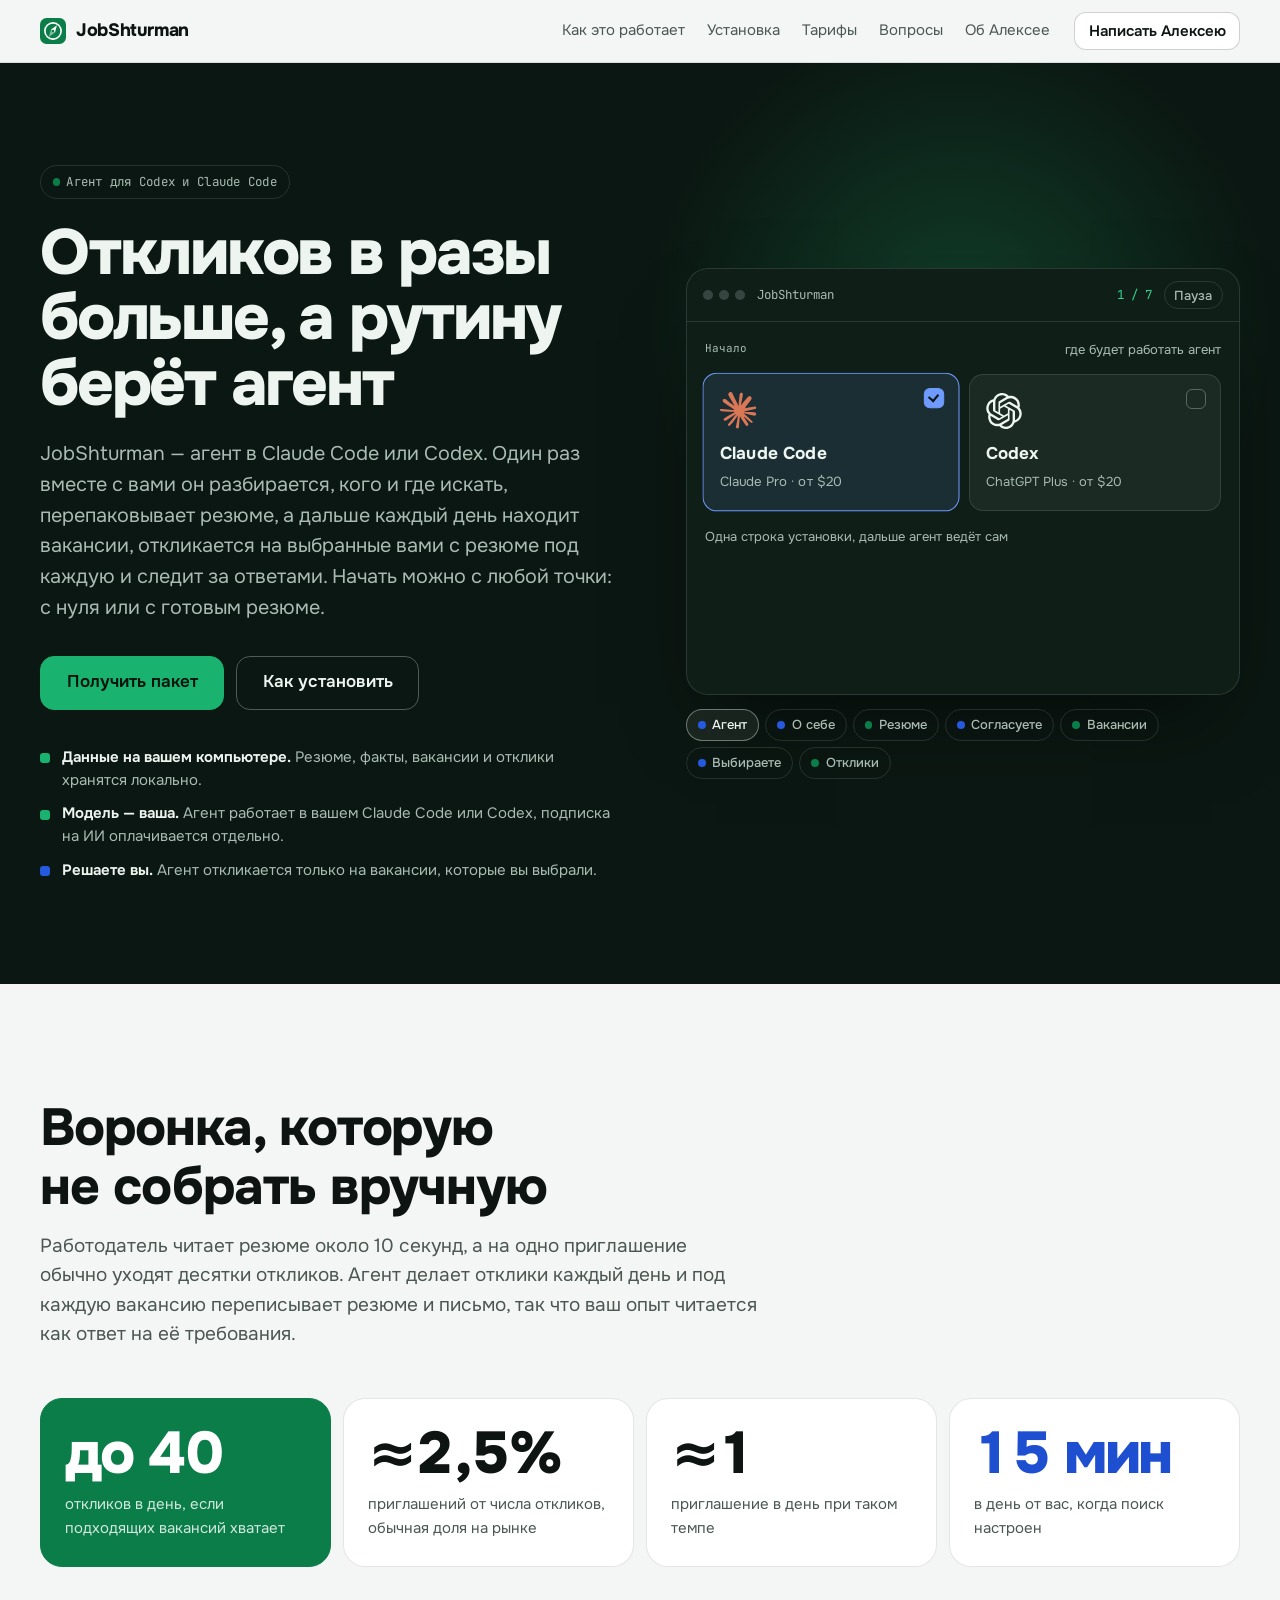
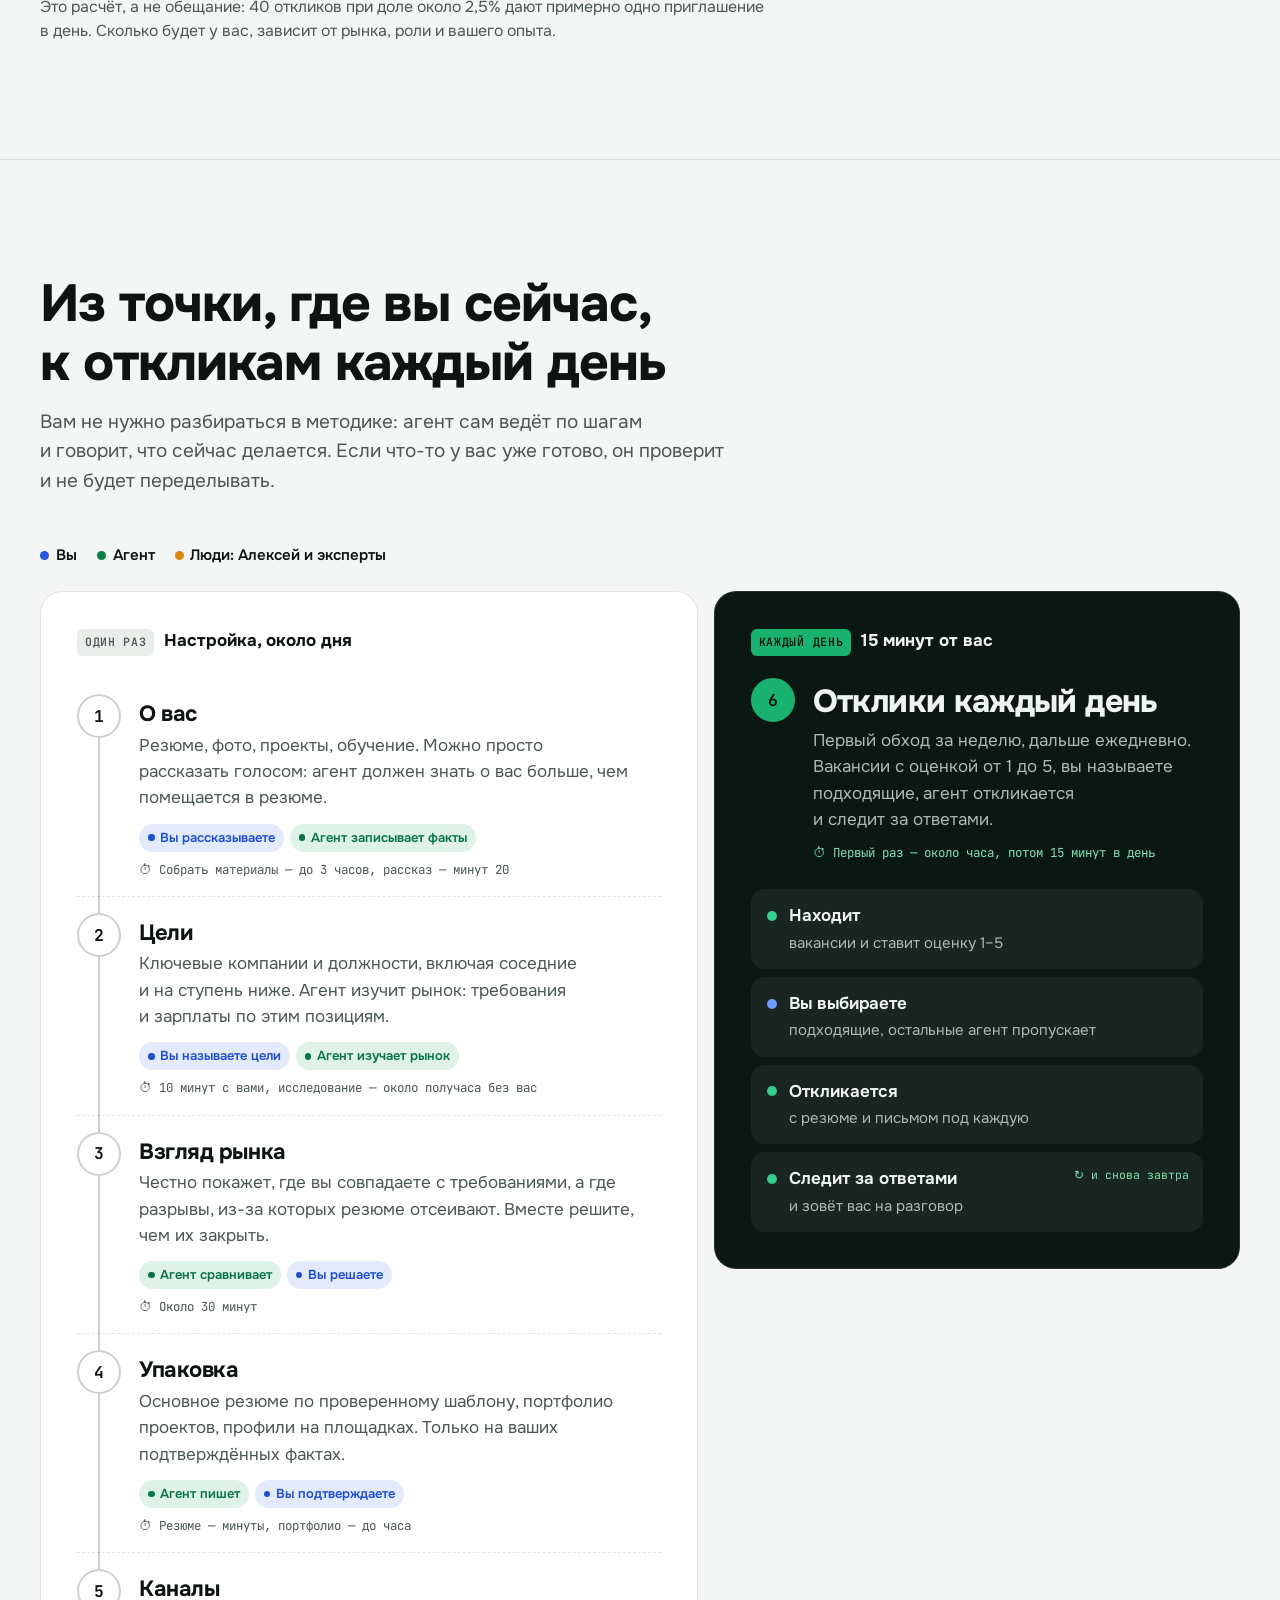
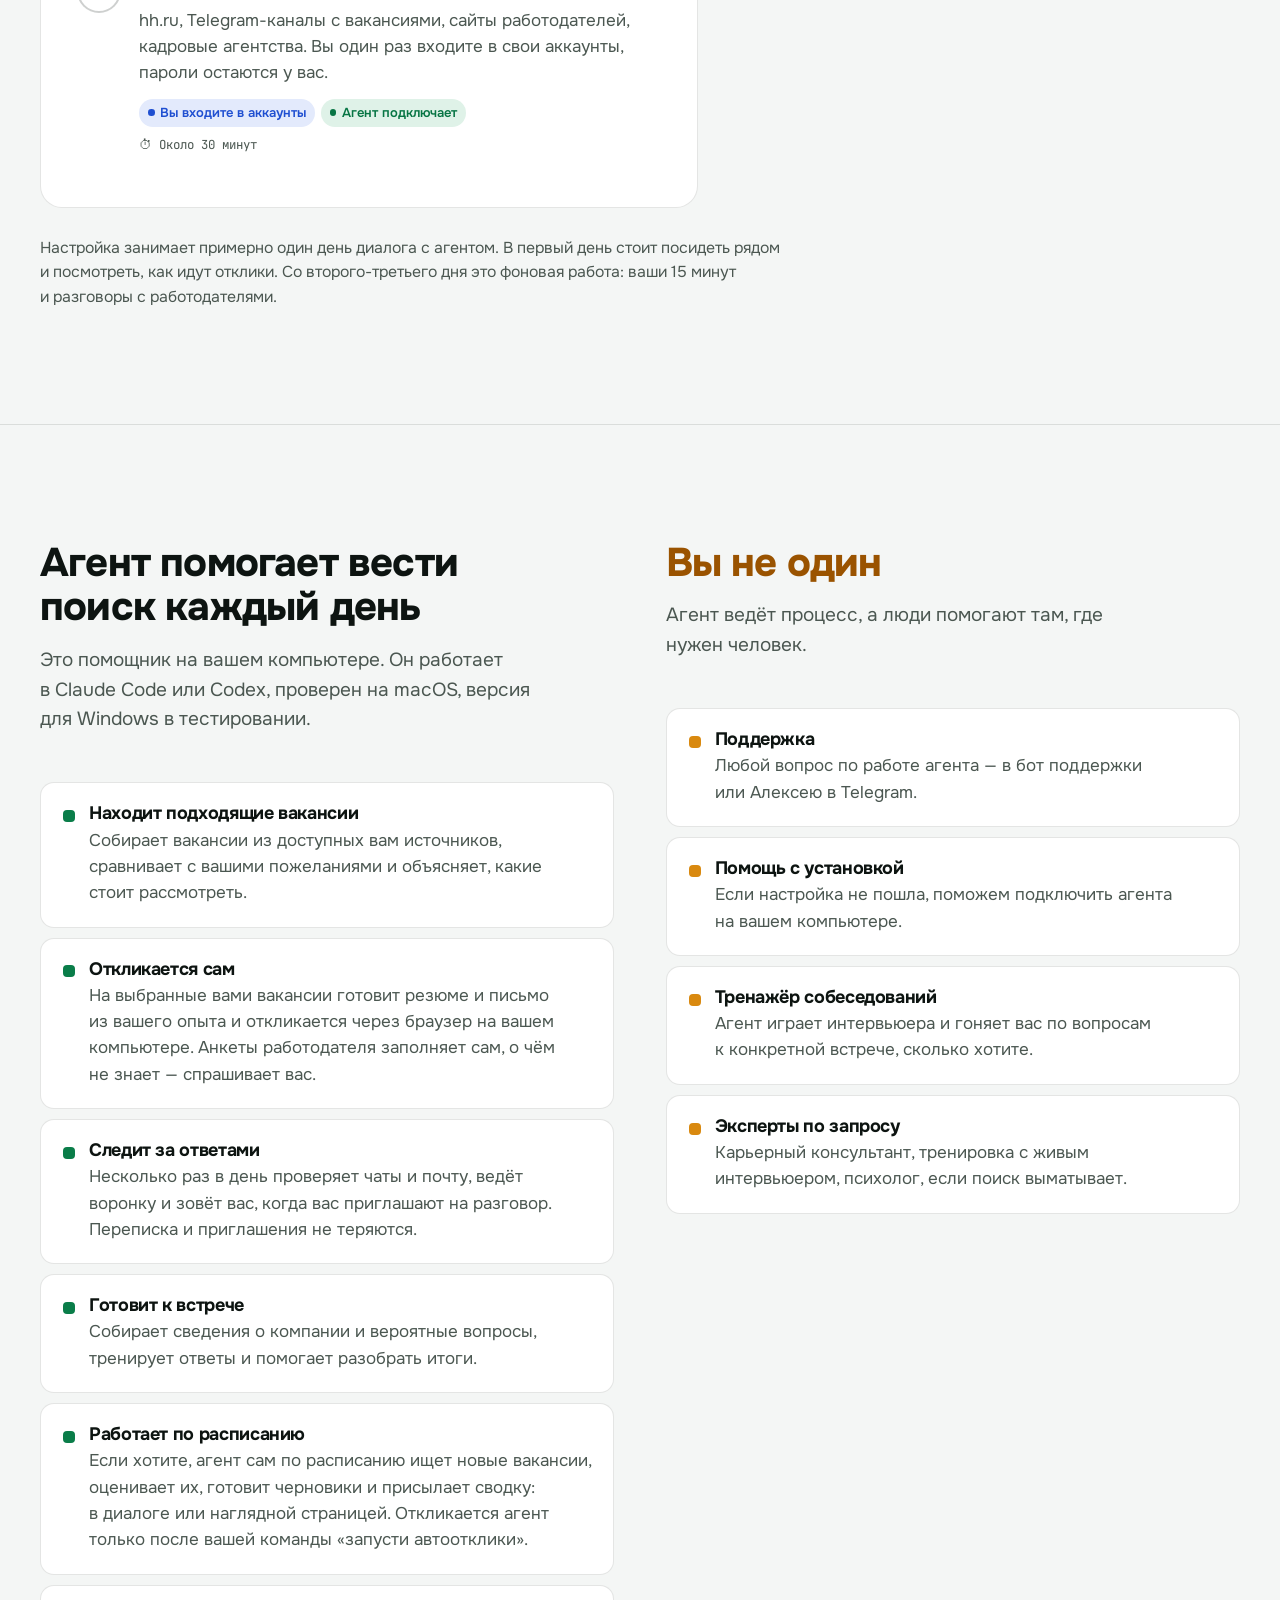
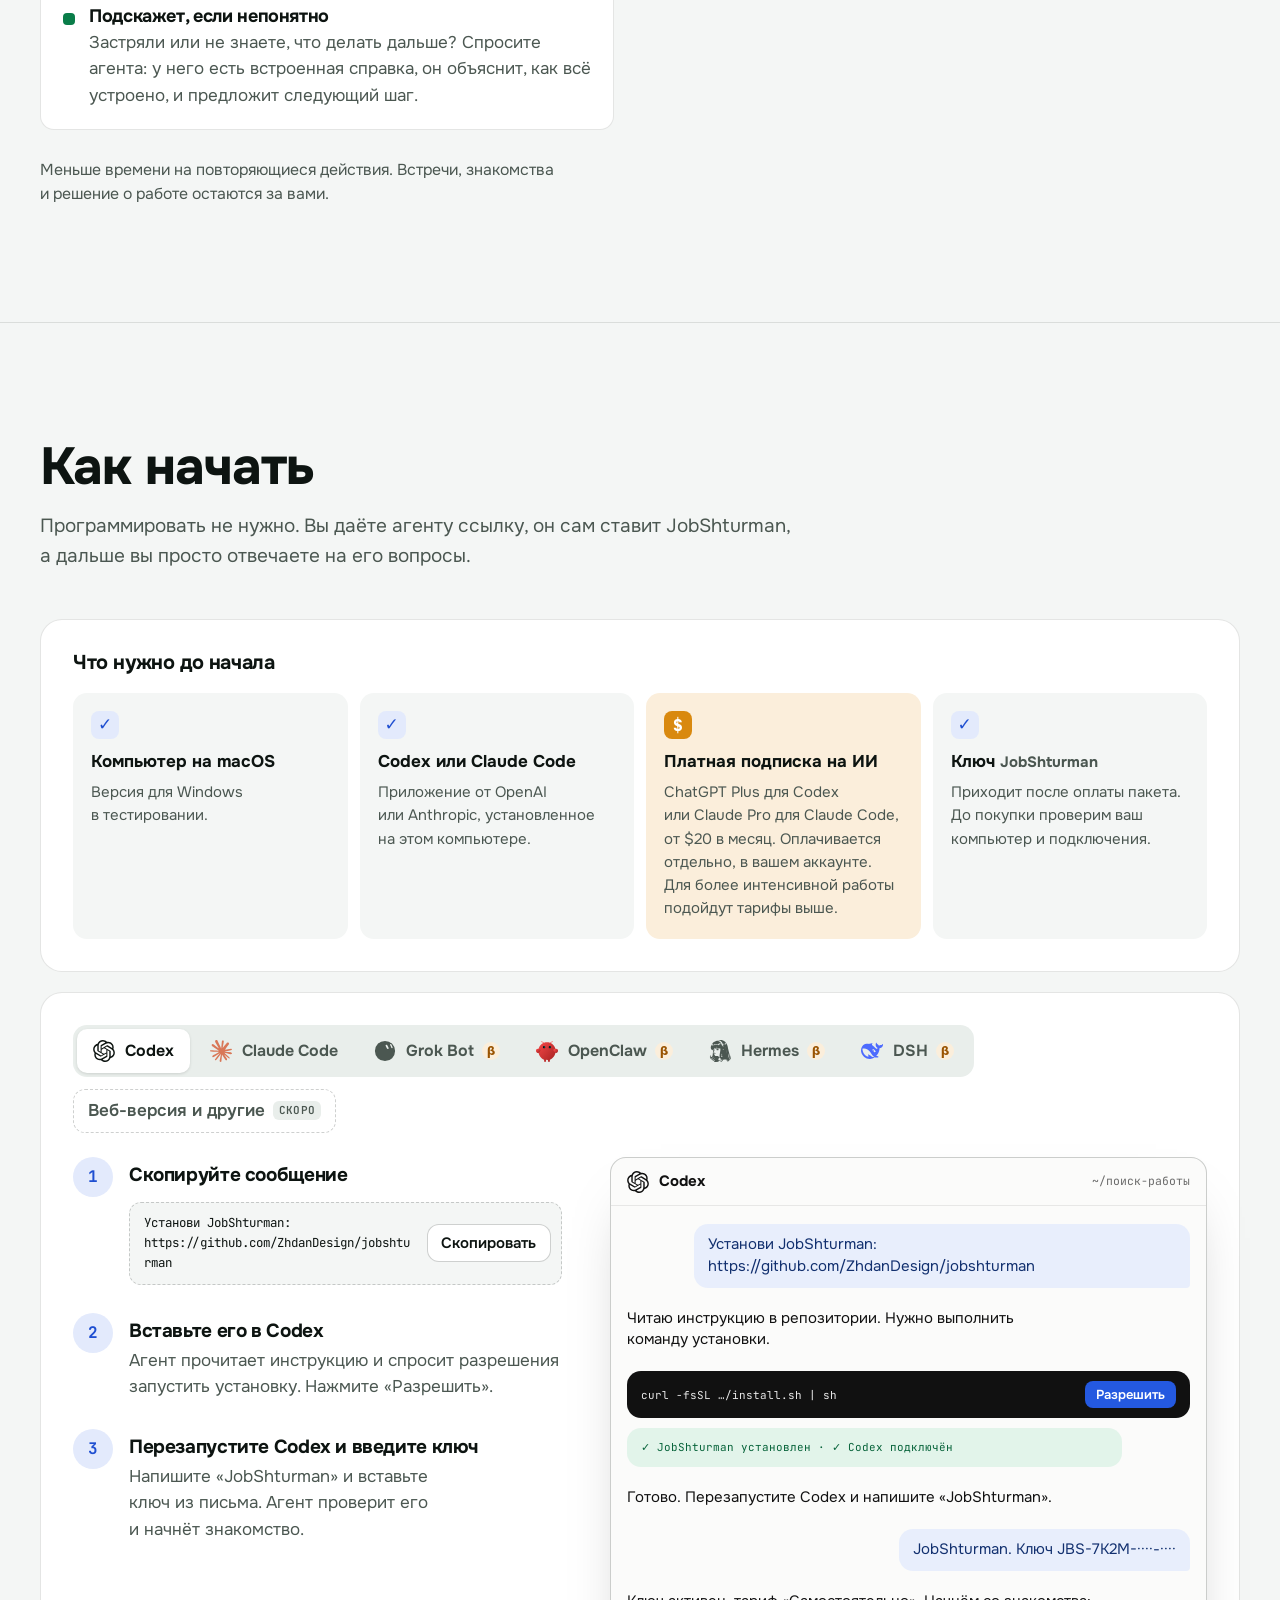
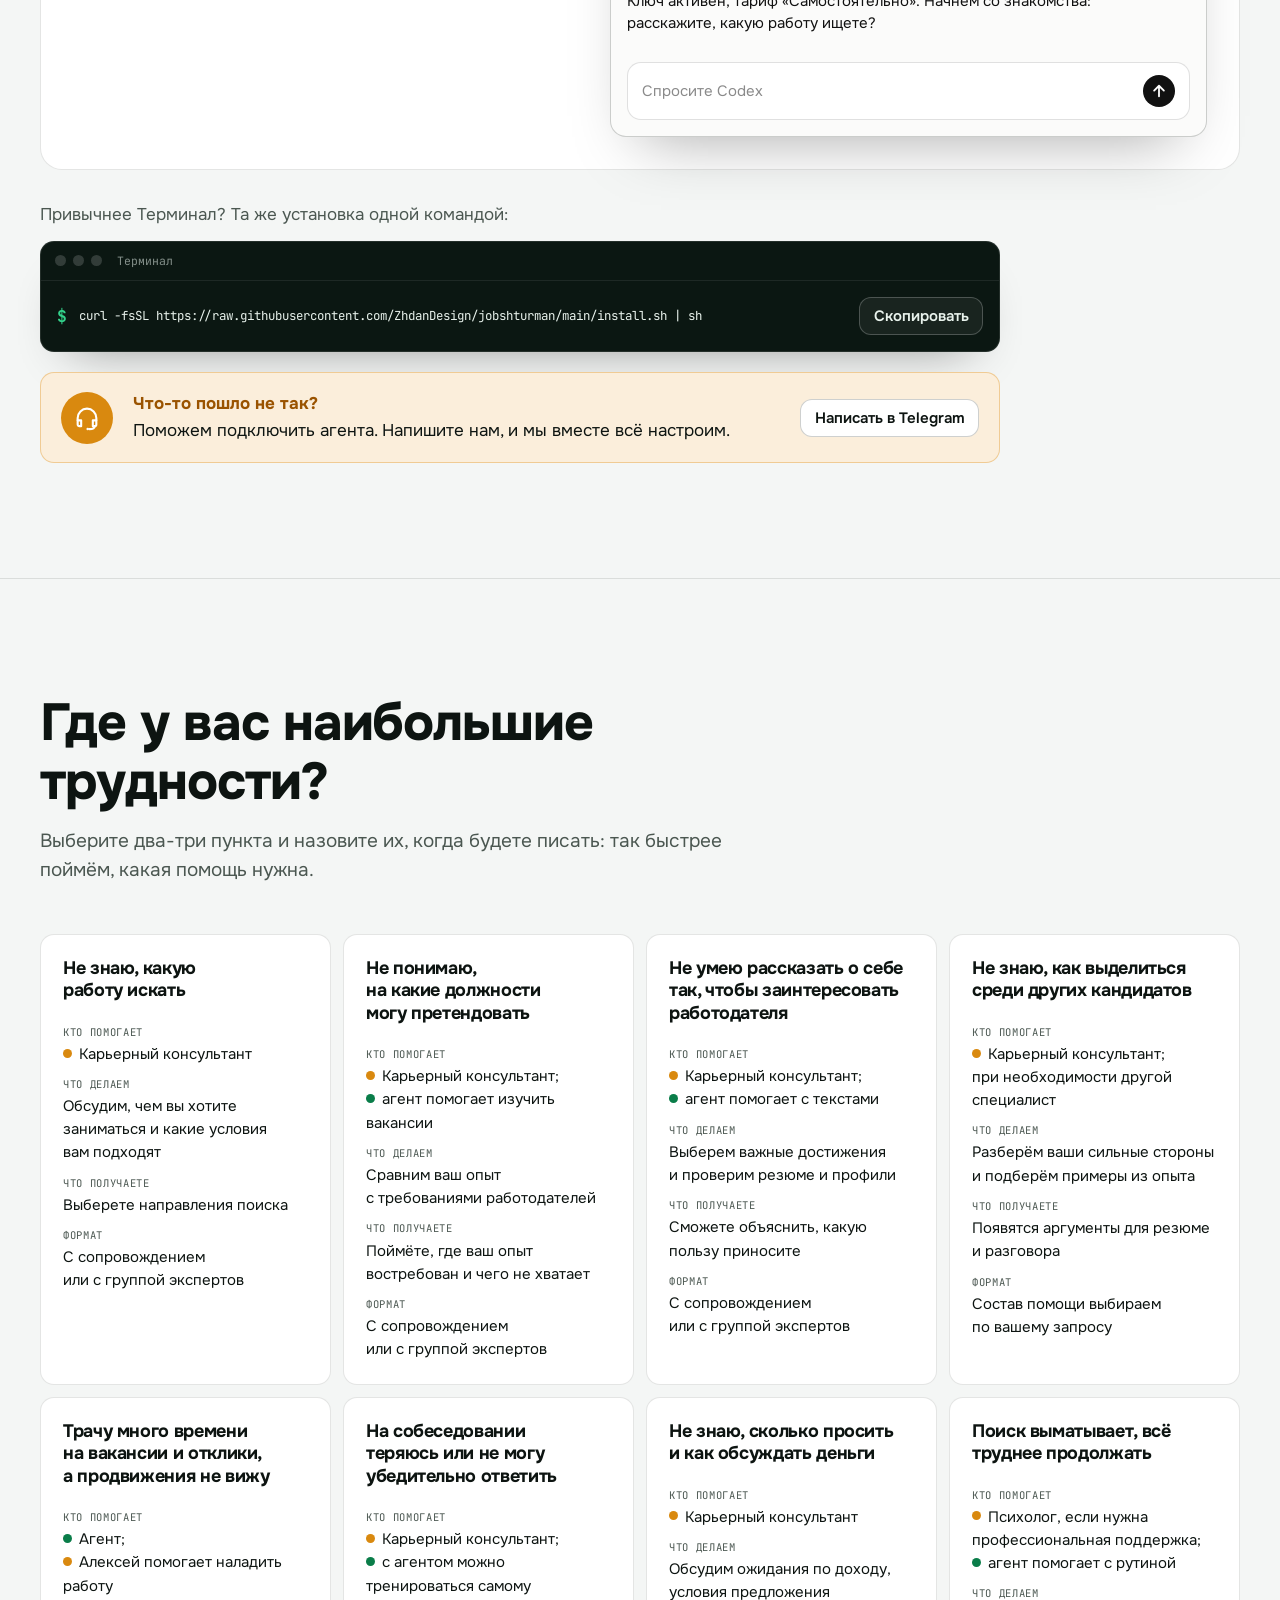
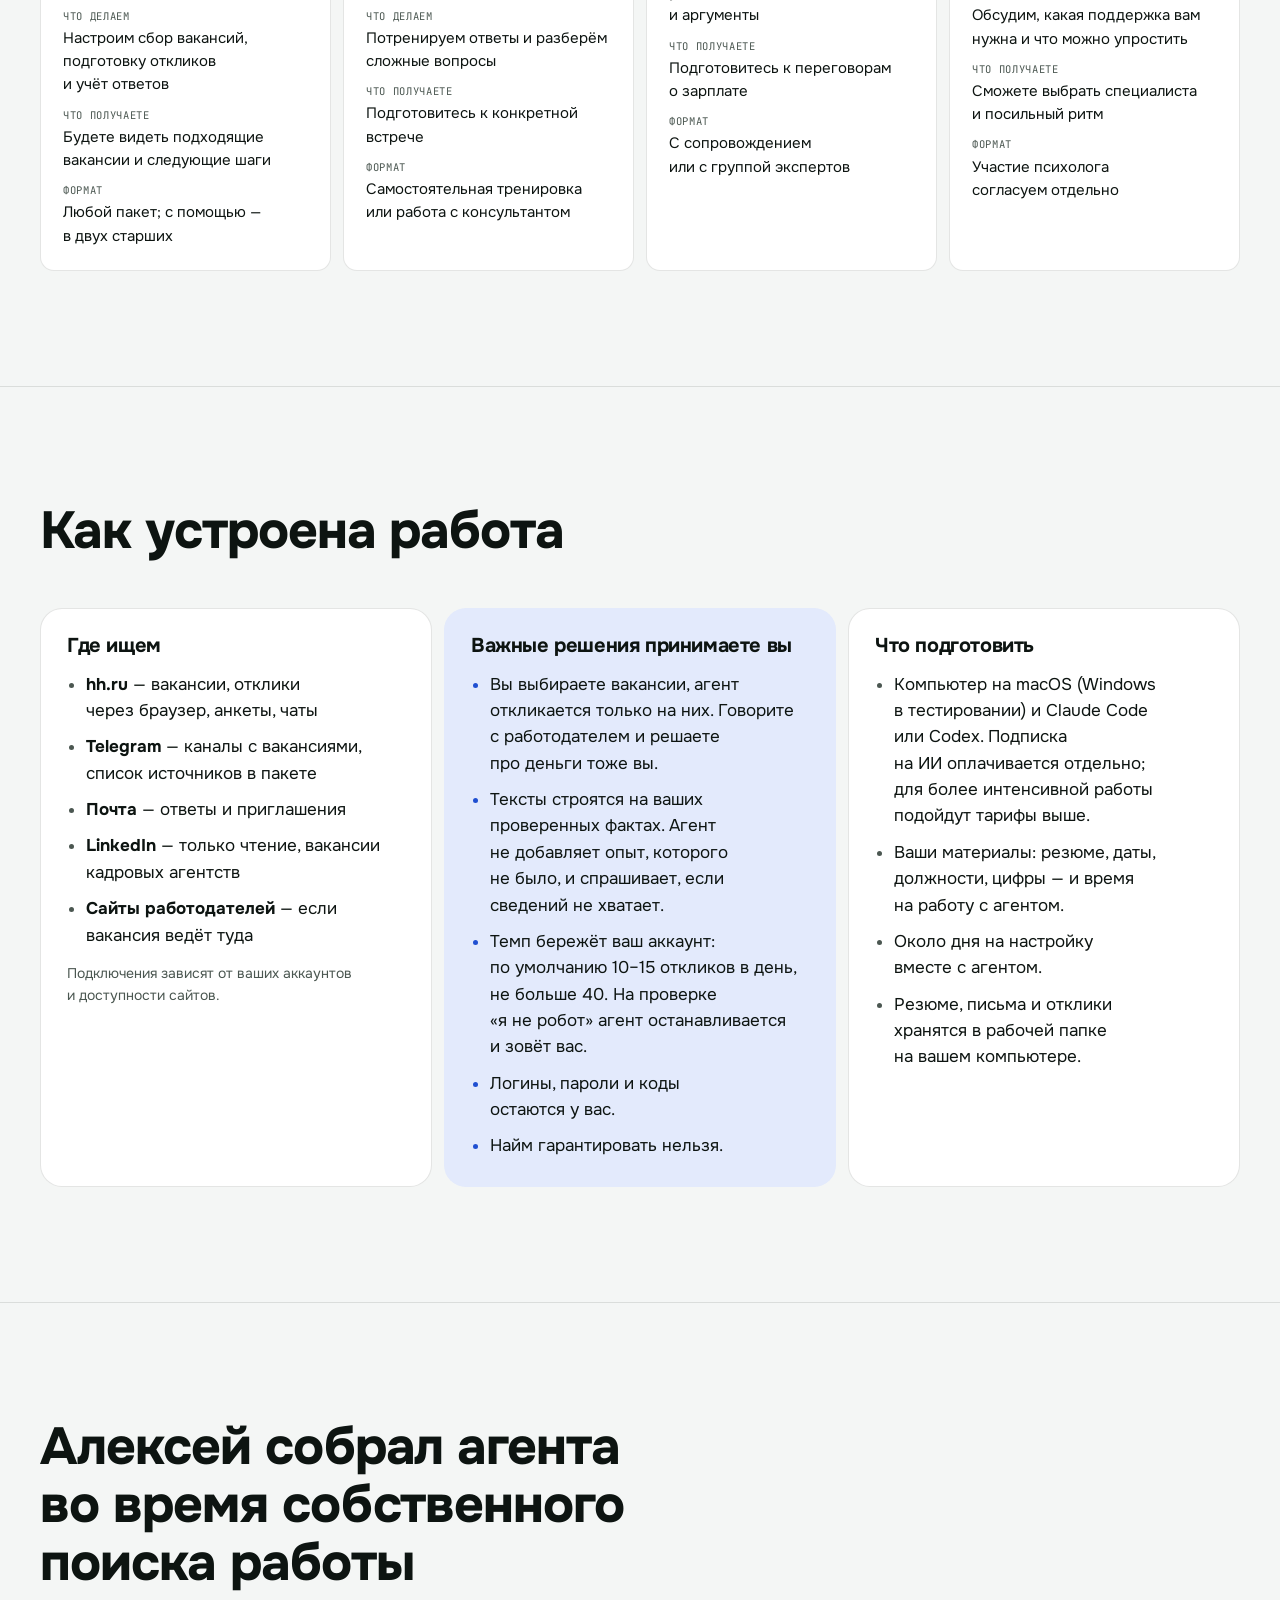
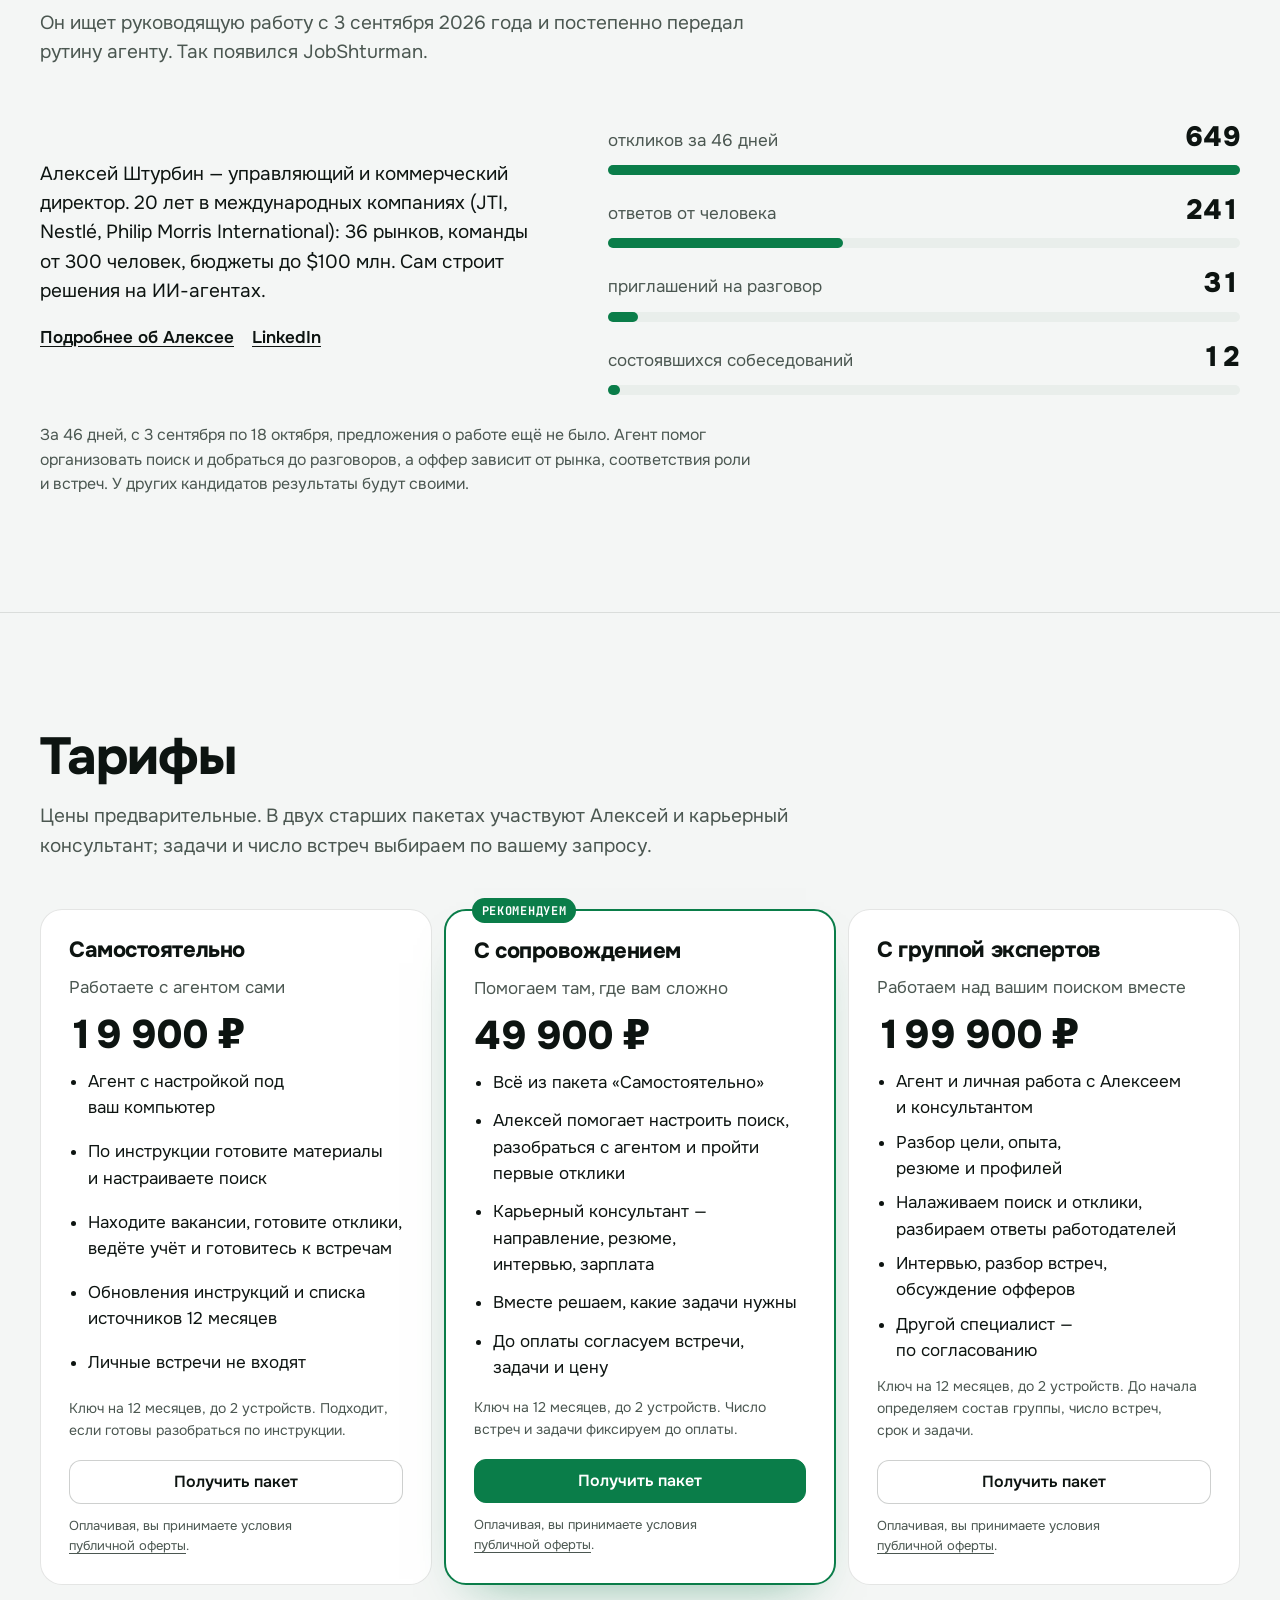
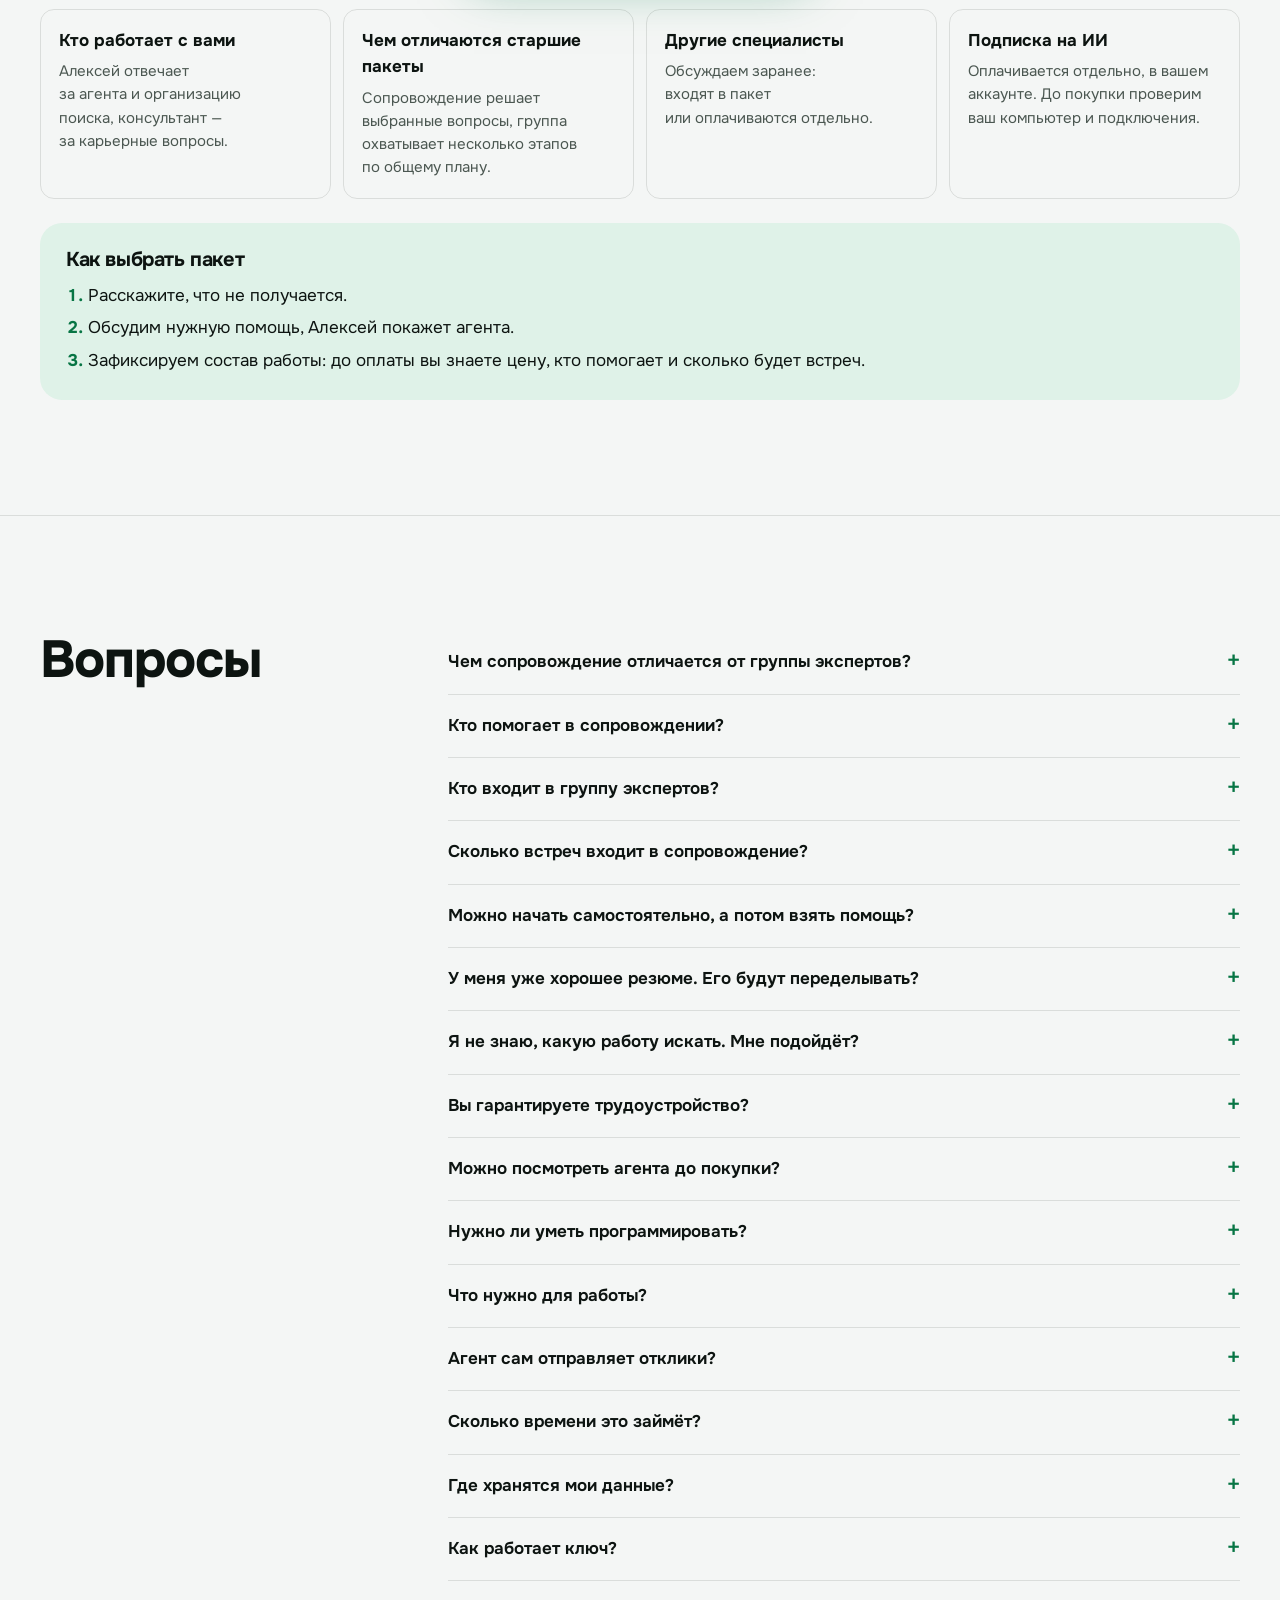
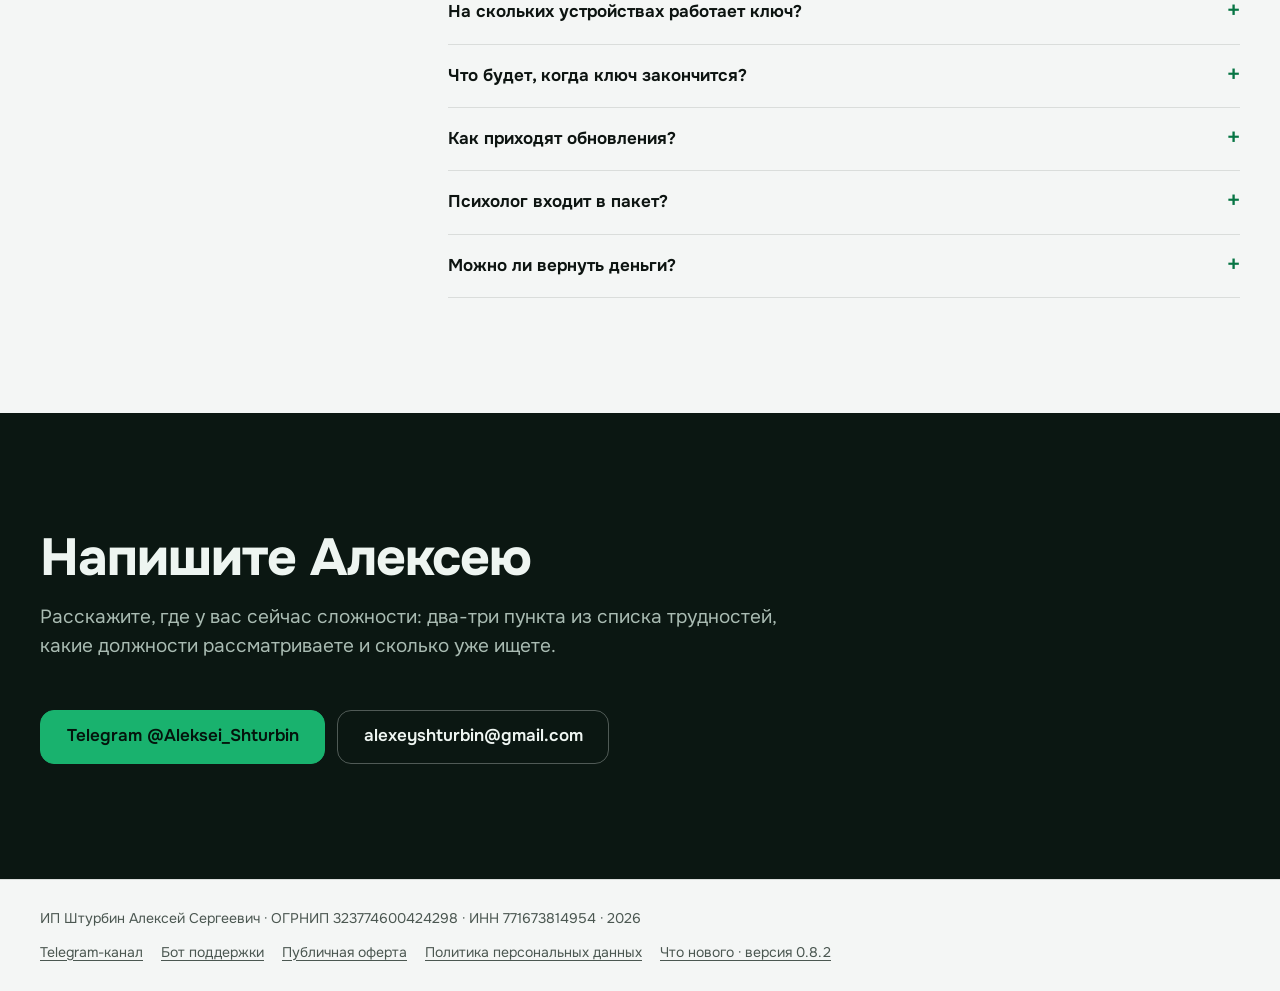
==== commit eb8c29dd: "feat: JobShturman 0.8.2 — setup connects Grok Build, Hermes and OpenClaw; agent tabs on the landing " ====
--- a/landing/index.html
+++ b/landing/index.html
@@ -23,6 +23,7 @@
   <svg width="0" height="0" style="position:absolute" aria-hidden="true" focusable="false">
     <symbol id="logo-claude" viewBox="0 0 24 24"><path fill="#d97757" d="M 4.709 15.955 L 9.429 13.308 L 9.509 13.078001 L 9.429 12.95 L 9.2 12.95 L 8.41 12.902 L 5.712 12.829001 L 3.373 12.732 L 1.107 12.61 L 0.536 12.489001 L 0 11.784 L 0.055 11.432 L 0.535 11.111 L 1.221 11.170999 L 2.741 11.274 L 5.019 11.432 L 6.6710005 11.528999 L 9.12 11.784 L 9.509 11.784 L 9.564 11.627 L 9.43 11.528999 L 9.327 11.432 L 6.969 9.836 L 4.417 8.148 L 3.081 7.176 L 2.357 6.6849995 L 1.993 6.2230005 L 1.835 5.215 L 2.491 4.493 L 3.372 4.553 L 3.597 4.614 L 4.49 5.3 L 6.398 6.776 L 8.889 8.609 L 9.254 8.913 L 9.399 8.81 L 9.418 8.737 L 9.254 8.463 L 7.899 6.017 L 6.4530005 3.527 L 5.8090005 2.495 L 5.6389995 1.876 C 5.5742264 1.638255 5.539291 1.3933735 5.535 1.147 L 6.2829995 0.134 L 6.696 0 L 7.692 0.134 L 8.112 0.498 L 8.732 1.912 L 9.734 4.141 L 11.289 7.1710005 L 11.745 8.069 L 11.988 8.901 L 12.079 9.156 L 12.237001 9.156 L 12.237001 9.01 L 12.365 7.304 L 12.602 5.209 L 12.832 2.514 L 12.912 1.754 L 13.288 0.844 L 14.035 0.352 L 14.619 0.632 L 15.099 1.317 L 15.032 1.761 L 14.746 3.612 L 14.187 6.515 L 13.823 8.457 L 14.035 8.457 L 14.277999 8.215 L 15.262999 6.9089994 L 16.915 4.845 L 17.645 4.025 L 18.495 3.121 L 19.042 2.69 L 20.075 2.69 L 20.835 3.819 L 20.495 4.985 L 19.431 6.332 L 18.55 7.474 L 17.286 9.174 L 16.496 10.534 L 16.569 10.644 L 16.757 10.624 L 19.613 10.018 L 21.156 9.738 L 22.997 9.423 L 23.83 9.811 L 23.920998 10.206 L 23.593 11.013 L 21.624 11.498999 L 19.315 11.961001 L 15.876 12.774 L 15.834 12.804 L 15.883 12.865 L 17.432 13.010999 L 18.094 13.047 L 19.716 13.047 L 22.736 13.272 L 23.525997 13.794 L 24 14.432 L 23.920998 14.917 L 22.706 15.537 L 21.066 15.148 L 17.237 14.237999 L 15.924999 13.909001 L 15.743 13.909001 L 15.743 14.019 L 16.836 15.087 L 18.842 16.897 L 21.351 19.227 L 21.478 19.805 L 21.156 20.26 L 20.816 20.211 L 18.611 18.554 L 17.76 17.807 L 15.834 16.187 L 15.706 16.187 L 15.706 16.357 L 16.15 17.006 L 18.495 20.527 L 18.617 21.607002 L 18.447 21.96 L 17.839 22.173 L 17.171 22.051 L 15.797 20.126 L 14.381999 17.959 L 13.239 16.016 L 13.099 16.096 L 12.424999 23.35 L 12.108999 23.72 L 11.38 24 L 10.773 23.539 L 10.451 22.792 L 10.773 21.316 L 11.162 19.392 L 11.476999 17.862 L 11.762999 15.961999 L 11.933 15.329999 L 11.921 15.288 L 11.781 15.306 L 10.347 17.273 L 8.167 20.218 L 6.4409995 22.063 L 6.0269995 22.227001 L 5.31 21.857 L 5.377 21.195 L 5.778 20.606 L 8.166 17.57 L 9.606 15.688 L 10.536 14.602 L 10.53 14.444 L 10.475 14.444 L 4.132 18.56 L 3.002 18.706 L 2.515 18.25 L 2.576 17.504 L 2.807 17.261 L 4.715 15.949001 L 4.709 15.955 Z"/></symbol>
     <symbol id="logo-codex" viewBox="0 0 320 320"><path d="M 297.06 130.97 C 304.32 109.17999 301.82 85.31 290.21 65.49 C 272.75 35.09 237.65001 19.45 203.37001 26.81 C 188.12 9.63 166.21 -0.14 143.24 -0 C 108.2 -0.08 77.11 22.48 66.33 55.82 C 43.82 60.429996 24.390001 74.52 13.02 94.49 C -4.57 124.81 -0.56 163.03 22.94 189.02998 C 15.68 210.82 18.18 234.69 29.79 254.51 C 47.250004 284.91 82.35 300.55 116.63 293.19 C 131.87 310.37 153.79 320.14 176.76 319.99 C 211.82 320.08 242.92 297.5 253.7 264.13 C 276.21 259.52 295.64 245.43 307.01 225.45999 C 324.58 195.14 320.56 156.95 297.07 130.95 Z M 176.78 299.08 C 162.75 299.1 149.16 294.19 138.39 285.2 C 138.88 284.94 139.73 284.47 140.28 284.13 L 204 247.33 C 207.26 245.48 209.26 242.01 209.24 238.26 L 209.24 148.43 L 236.17 163.98 C 236.46 164.12 236.64998 164.4 236.69 164.72 L 236.69 239.11 C 236.64998 272.19 209.86 299.01 176.78 299.08 Z M 47.94 244.05 C 40.91 231.91 38.38 217.68 40.79 203.87001 C 41.26 204.14998 42.09 204.66 42.68 205 L 106.4 241.8 C 109.62999 243.69 113.62999 243.69 116.87 241.8 L 194.66 196.87999 L 194.66 227.98 C 194.68 228.3 194.53 228.61 194.28 228.81 L 129.87 266 C 101.17999 282.52 64.54 272.7 47.950005 244.05 Z M 31.17 104.96 C 38.17 92.8 49.219997 83.5 62.38 78.67 C 62.38 79.22 62.35 80.19 62.35 80.87 L 62.35 154.48 C 62.329998 158.22 64.33 161.69 67.58 163.54 L 145.37 208.45001 L 118.439995 224 C 118.17 224.18 117.83 224.21 117.53 224.08 L 53.11 186.85999 C 24.48 170.28 14.66 133.65 31.16 104.97 Z M 252.43 156.45 L 174.64 111.52999 L 201.57002 95.99 C 201.84001 95.81 202.18 95.78001 202.48001 95.91 L 266.9 133.1 C 295.58 149.67 305.41 186.35999 288.84 215.04 C 281.83 227.18 270.79 236.48 257.64 241.31999 L 257.64 165.51 C 257.67 161.77 255.68 158.31 252.44 156.45 Z M 279.23 116.11 C 278.76 115.82 277.93 115.32 277.34 114.98 L 213.62 78.18 C 210.39 76.29 206.39 76.29 203.15 78.18 L 125.36001 123.1 L 125.36001 92 C 125.34 91.68 125.490005 91.37 125.74 91.17 L 190.15 54.01 C 218.84 37.46 255.52 47.31 272.06 76.01 C 279.05 88.13 281.58 102.31999 279.21 116.11 Z M 110.72 171.54 L 83.78 155.99 C 83.49 155.85 83.3 155.57 83.26 155.25 L 83.26 80.86 C 83.28 47.74 110.15 20.9 143.27 20.92 C 157.28 20.92 170.84 25.84 181.61 34.8 C 181.12 35.06 180.28 35.53 179.72 35.87 L 116 72.67 C 112.73999 74.52 110.74 77.98 110.759995 81.73 L 110.72 171.52 Z M 125.35 140 L 160 119.99 L 194.65 139.99 L 194.65 180 L 160 200 L 125.35 180 Z"/></symbol>
+    <symbol id="logo-grokbot" viewBox="0 0 24 24"><path fill="currentColor" fill-rule="evenodd" d="M12 1a11 11 0 1 1 0 22 11 11 0 0 1 0-22ZM12.77 6.43L14.16 9.38A0.95 0.95 0 0 0 15.88 8.58L14.49 5.63A0.95 0.95 0 0 0 12.77 6.43ZM17.64 5.37L18.92 8.5A0.73 0.73 0 0 0 20.28 7.94L19 4.81A0.73 0.73 0 0 0 17.64 5.37Z"/></symbol>
     <symbol id="logo-openclaw" viewBox="0 0 12 12"><defs><linearGradient id="oc-g0" x1="-0.659" y1="0.458" x2="27.023" y2="22.855" gradientUnits="userSpaceOnUse"><stop offset="0" stop-color="#ff4d4d"/><stop offset="1" stop-color="#991b1b"/></linearGradient><linearGradient id="oc-g1" x1="0" y1="9.672" x2="4.311" y2="14.949" gradientUnits="userSpaceOnUse"><stop offset="0" stop-color="#ff4d4d"/><stop offset="1" stop-color="#991b1b"/></linearGradient><linearGradient id="oc-g2" x1="19.385" y1="9.953" x2="24.399" y2="14.462" gradientUnits="userSpaceOnUse"><stop offset="0" stop-color="#ff4d4d"/><stop offset="1" stop-color="#991b1b"/></linearGradient></defs><g transform="matrix(0.5 0 0 0.5 0 0)"><path fill="url(#oc-g0)" d="M 12 2.568 C 5.67 2.568 2.505 7.8429995 2.505 12.063001 C 2.505 16.283 5.67 20.503 8.835 21.557 L 8.835 23.667 L 10.945 23.667 L 10.945 21.557 C 10.945 21.557 12 21.979 13.055 21.557 L 13.055 23.667 L 15.165 23.667 L 15.165 21.557 C 18.33 20.502 21.495 16.283 21.495 12.063001 C 21.495 7.8429995 18.33 2.568 12 2.568 Z"/><path fill="url(#oc-g1)" d="M 3.56 9.953 C 0.396 8.898 -0.66 11.008 0.396 13.118001 C 1.451 15.228 3.56 14.173001 4.616 12.063001 C 5.248 10.586 4.616 9.953 3.56 9.953 Z"/><path fill="url(#oc-g2)" d="M 20.44 9.953 C 23.604002 8.898 24.659998 11.008 23.604002 13.118001 C 22.549 15.228 20.44 14.173001 19.384 12.063001 C 18.752 10.586 19.384 9.953 20.44 9.953 Z"/><path fill="#ff4d4d" d="M 5.5069995 1.875 C 5.983 1.59 6.543 1.642 7.122 1.912 C 7.699 2.182 8.345 2.686 9.059 3.4 C 9.182436 3.5234356 9.182436 3.7235644 9.059 3.847 C 8.935564 3.9704356 8.7354355 3.9704356 8.612 3.847 C 7.919 3.154 7.333 2.709 6.8550005 2.486 C 6.38 2.264 6.06 2.281 5.833 2.417 C 5.6846642 2.4927993 5.5029664 2.4408576 5.4171066 2.2981093 C 5.331247 2.1553607 5.37052 1.9705104 5.5069995 1.875 Z M 16.877 1.913 C 17.457 1.643 18.017 1.59 18.493 1.875 C 18.62948 1.9705104 18.668753 2.1553607 18.582893 2.2981093 C 18.497034 2.4408576 18.315336 2.4927993 18.167 2.417 C 17.94 2.281 17.62 2.264 17.145 2.486 C 16.667 2.709 16.081 3.154 15.389 3.847 C 15.265564 3.9707117 15.065212 3.9709356 14.9415 3.8475 C 14.817788 3.7240644 14.817564 3.5237117 14.941 3.4 C 15.655001 2.686 16.301 2.182 16.877 1.913 Z"/><path fill="#050810" d="M 8.835 9.109 C 9.534192 9.109 10.101 8.542192 10.101 7.8429995 C 10.101 7.1438074 9.534192 6.577 8.835 6.577 C 8.135807 6.577 7.569 7.1438074 7.569 7.8429995 C 7.569 8.542192 8.135807 9.109 8.835 9.109 Z M 15.165 9.109 C 15.864193 9.109 16.431 8.542192 16.431 7.8429995 C 16.431 7.1438074 15.864193 6.577 15.165 6.577 C 14.465807 6.577 13.899 7.1438074 13.899 7.8429995 C 13.899 8.542192 14.465807 9.109 15.165 9.109 Z"/><path fill="#00e5cc" d="M 9.046 8.16 C 9.337606 8.16 9.574 7.9236064 9.574 7.632 C 9.574 7.3403935 9.337606 7.104 9.046 7.104 C 8.75467 7.104 8.5185 7.3401694 8.5185 7.6314993 C 8.5185 7.92283 8.75467 8.159 9.046 8.159 Z M 15.376 8.16 C 15.667329 8.16 15.9035 7.9238296 15.9035 7.6325006 C 15.9035 7.34117 15.667329 7.1050005 15.376 7.1050005 C 15.084946 7.1050005 14.849 7.3409457 14.849 7.632 C 14.849 7.923054 15.084946 8.159 15.376 8.159 Z"/></g></symbol>
     <symbol id="logo-hermes" viewBox="0 0 12 12"><g transform="matrix(0.5 0 0 0.5 0 0)"><path fill-rule="evenodd" d="M 5.938 12.835 C 6.0650005 12.796 6.2230005 12.854999 6.311 12.978 C 6.339 13.016 6.347 13.07 6.357 13.118001 C 6.36 13.132 6.337 13.151 6.317 13.168 C 6.193 13.07 6.077 12.973999 5.963 12.877 C 5.952 12.866999 5.9470005 12.85 5.938 12.835 Z M 8.396 9.412 C 8.591 9.38 8.786 9.352 8.984 9.362 C 9.034304 9.363727 9.08412 9.3724785 9.132 9.388 C 9.334 9.459 9.534 9.535 9.733 9.612 C 9.761 9.622 9.783 9.648 9.808 9.667 L 9.795 9.694 C 9.707895 9.665629 9.621219 9.635959 9.535 9.605 C 9.42 9.567 9.322 9.528 9.22 9.507 C 8.97 9.457 8.97 9.461 8.928 9.493 L 9.502 9.637 C 9.777 9.776 10.052 9.913 10.325 10.054 C 10.367 10.076 10.415 10.111 10.432 10.152 C 10.458 10.212 10.495 10.228 10.549 10.224 C 10.615 10.218 10.681 10.207 10.762001 10.197 L 10.722 10.283 C 10.773 10.363 10.864 10.303 10.938 10.347 C 10.864 10.477 10.691 10.437 10.604 10.546 L 10.665 10.62 L 10.545 10.707 C 10.545 10.813 10.507 10.875 10.239 10.95 L 10.265 11.035 L 10.069 11.077 L 10.139 11.200999 L 9.889 11.200999 L 9.882 11.338 C 9.801 11.328 9.721 11.32 9.638 11.311 L 9.585 11.434001 C 9.558 11.426 9.533 11.423 9.512 11.411 C 9.445 11.373 9.384 11.354999 9.317 11.417 C 9.298 11.434001 9.254 11.431001 9.224 11.424999 C 9.198 11.418999 9.174 11.396 9.154 11.383 C 9.044 11.478 9.044 11.478 8.946 11.386 C 8.889 11.432 8.826 11.46 8.76 11.396999 C 8.697 11.424 8.637 11.377 8.582 11.383 C 8.512 11.39 8.485 11.348 8.449 11.313 L 8.319 11.346 C 8.306 11.11 8.125 11.156 7.979 11.142999 C 7.984 11.071 8.029 11.050999 8.074 11.049 C 8.127865 11.047241 8.181636 11.05468 8.233 11.071 C 8.397 11.120999 8.553 11.191 8.729 11.209 C 8.932 11.23 9.134 11.237999 9.33 11.194 C 9.595 11.135 9.85 11.045 10.037 10.829001 C 10.086 10.773 10.12 10.702 10.154 10.634 C 10.173 10.596 10.174 10.55 10.134 10.518 C 10.0189085 10.425972 9.889981 10.352734 9.752 10.301 C 9.776 10.421 9.721 10.483 9.637 10.522 C 9.637 10.536 9.633 10.547 9.637 10.552 C 9.717 10.667 9.721 10.712 9.63 10.819 C 9.565249 10.897077 9.492147 10.967831 9.412 11.03 C 9.217513 11.181471 8.939647 11.159797 8.771 10.98 C 8.72296 10.9327 8.678505 10.881893 8.638 10.828 C 8.56 10.721 8.562 10.72 8.605 10.592 C 8.44 10.512 8.477 10.366 8.501 10.228 C 8.509 10.178 8.529 10.132 8.55 10.065 C 8.51 10.079 8.483 10.082 8.463 10.097 C 8.327392 10.185316 8.218201 10.308673 8.147 10.454 C 8.14 10.47 8.137 10.488 8.127 10.501 C 8.115 10.516 8.093 10.539 8.082 10.536 C 8.062 10.53 8.045 10.509 8.032 10.491 C 8.024 10.479 8.025 10.459 8.02 10.434 L 7.894 10.434 L 7.9470005 10.262 C 7.9340343 10.245639 7.9210343 10.229306 7.908 10.213 L 8.018 9.929 C 7.958 9.955 7.9270005 9.973 7.894 9.98 C 7.864 9.987 7.83 9.98 7.799 9.98 C 7.799 9.949 7.7890005 9.91 7.8029995 9.888 C 7.952 9.668 8.108 9.46 8.396 9.412 Z"/><path fill-rule="evenodd" d="M 8.06 10.788 C 8.057 10.750001 8.056 10.713 8.097 10.726 C 8.113 10.732 8.131 10.774 8.125 10.792999 C 8.115 10.832999 8.087 10.825 8.061 10.788 Z"/><path fill-rule="evenodd" d="M 11.981 0.009 C 12.207001 -0.003 12.434001 -0.002 12.66 0.009 C 12.906999 0.019 13.155001 0.033 13.4 0.071 C 13.801 0.135 14.197999 0.228 14.590001 0.344 C 15.053001 0.482 15.51 0.643 15.946001 0.855 C 17.15296 1.4477645 18.173033 2.3619552 18.894 3.497 C 19.186 3.966 19.43 4.46 19.633 4.976 C 19.852 5.532 20.079 6.086 20.256 6.6589994 C 20.46 7.313 20.585 7.985 20.714 8.656 C 20.811 9.16 20.896 9.666 21.004 10.167 C 21.16 10.889 21.333 11.607 21.498 12.326999 C 21.684002 13.139 21.898003 13.942 22.128 14.742 C 22.230001 15.097 22.321 15.455 22.41 15.814001 C 22.52 16.25 22.612 16.69 22.664 17.137 C 22.695 17.415 22.73 17.694 22.736998 17.974 C 22.748428 18.267414 22.742754 18.561245 22.72 18.854 C 22.683 19.267 22.62 19.672 22.494001 20.066 C 22.29598 20.668564 21.985495 21.228113 21.579 21.715 L 21.449 21.870998 L 21.467 21.893997 C 21.51 21.870998 21.555 21.852999 21.594 21.826 C 21.793999 21.688 21.967 21.519 22.125 21.336 C 22.525 20.876 22.846 20.363 23.1 19.807 C 23.34859 19.269264 23.460241 18.678368 23.425 18.087 C 23.401 17.663 23.328 17.253 23.125 16.874 C 23.112 16.847 23.11 16.814 23.095 16.753 C 23.145 16.788 23.177 16.801 23.196 16.825 C 23.303 16.955 23.416 17.083 23.511 17.223 C 23.840998 17.717 23.971 18.275 23.997 18.863 C 24.023983 19.550344 23.861383 20.231869 23.527002 20.833 C 23.167 21.488 22.64 21.973 22.000998 22.339 C 21.808 22.450003 21.607002 22.549 21.406 22.647 C 21.249 22.725 21.158 22.858 21.088 23.012 C 21.022472 23.13728 21.010565 23.283783 21.055 23.418 C 21.068388 23.463036 21.072803 23.510262 21.068 23.557 C 21.063 23.634003 20.991 23.712 20.928 23.719 C 20.874 23.725 20.803 23.676 20.778 23.603 C 20.750284 23.527527 20.730183 23.449472 20.718 23.370003 C 20.678 23.056 20.563 22.769999 20.41 22.499998 C 20.213593 22.161833 19.967516 21.855078 19.68 21.59 C 19.428854 21.343946 19.120682 21.16392 18.783 21.066 C 18.556526 21.002531 18.325003 20.958704 18.091 20.935 C 18.016 20.927 17.941 20.895 17.871 20.945 C 18.051 21.005 18.234 21.055 18.409 21.125 C 18.843 21.298 19.229 21.555 19.589 21.852999 C 19.897 22.107998 20.169 22.395998 20.383 22.736998 C 20.481 22.892002 20.569 23.052002 20.61 23.233002 C 20.637 23.356 20.652 23.483 20.677 23.608 C 20.69 23.67 20.675 23.717 20.624 23.752 C 20.577 23.785002 20.502 23.786 20.461 23.742 C 20.42621 23.700468 20.399118 23.653055 20.381 23.602 C 20.351 23.529 20.343 23.443 20.303 23.377 C 19.914845 22.754076 19.435139 22.193125 18.88 21.713 C 18.72 21.576 18.551 21.453 18.343 21.39 C 17.967 21.276 17.59 21.187 17.193 21.236 C 16.98 21.261 16.766 21.268 16.553 21.289 C 16.288353 21.318964 16.035372 21.41452 15.817001 21.567 C 15.514006 21.776424 15.2344 22.01781 14.983001 22.287 C 14.654 22.629 14.341 22.986 14.028 23.341997 C 13.892 23.497002 13.764 23.661 13.714 23.873 C 13.709915 23.889982 13.7059145 23.90698 13.702 23.923998 C 13.692895 23.966925 13.655844 23.998213 13.612 24 L 13.302001 24 C 13.256 24 13.22 23.952 13.23 23.906 C 13.252999 23.798 13.274999 23.689999 13.3 23.582 C 13.375 23.257002 13.49 22.947 13.668 22.665 C 13.692 22.626 13.708 22.576998 13.772 22.585 L 13.782 22.634003 L 13.809 22.711002 C 14.089 22.276 14.38 21.876999 14.804999 21.576 C 15.088 21.372 15.389 21.198 15.695001 21.026 C 15.66303 21.017044 15.629308 21.016356 15.597 21.024 C 15.435 21.067 15.272 21.108 15.112 21.158 C 14.710001 21.282 14.348 21.488 14.001999 21.724 C 13.854999 21.824 13.704 21.917 13.588 22.057 C 13.149535 22.592413 12.789275 23.187346 12.518 23.824 C 12.501687 23.862944 12.488317 23.903057 12.478 23.944 C 12.469413 23.976793 12.439898 23.999748 12.406001 24 L 11.912 24 C 11.872 24 11.85 23.949 11.876 23.917997 C 11.998999 23.778 12.122 23.635998 12.252999 23.502998 C 12.528 23.222 12.832999 22.971 13.03 22.619 C 13.056999 22.571001 13.093001 22.529 13.125 22.484 C 13.363 22.151 13.665 21.876999 13.943001 21.582 C 14.025 21.496 14.118001 21.422 14.203 21.342 C 14.232 21.315 14.256 21.285 14.282 21.257 L 14.264 21.232 L 14.129 21.273 C 14.095 21.29 14.059 21.304 14.027 21.323 C 13.779 21.467 13.533 21.615 13.284 21.756 C 12.876 21.986 12.458999 22.195 12.075001 22.467001 C 11.794 22.667 11.484 22.825 11.185999 23 C 11.166 23.012 11.142 23.015 11.105999 23.027998 C 11.090999 22.893 11.249 22.827 11.214 22.692 C 11.181 22.706 11.15 22.712 11.129 22.73 C 11.018 22.826 10.902 22.92 10.801 23.026 C 10.653 23.183002 10.517 23.351 10.376 23.514 C 10.251 23.656998 10.126 23.8 10.003 23.945002 C 9.974949 23.97867 9.933805 23.998697 9.89 24 L 8.762 24 C 8.768324 23.986397 8.77367 23.972363 8.778 23.958 C 8.806 23.868002 8.863 23.786 8.861 23.678001 C 8.77 23.659998 8.699 23.679 8.649 23.755001 C 8.601627 23.825357 8.556275 23.897053 8.513 23.97 C 8.503 23.986 8.489 24 8.471 24 L 8.378 24 C 8.359 24 8.349 23.978003 8.361 23.963001 C 8.432 23.875 8.501 23.785002 8.57 23.695 C 8.571 23.692999 8.564 23.683 8.558 23.671 C 8.544 23.675001 8.528 23.677 8.513 23.684002 C 8.337 23.774 8.161 23.865002 7.986 23.958 C 7.934209 23.985346 7.8765683 23.999756 7.818 24 L 5.202 24 C 5.176 24 5.163 23.964 5.183 23.947 C 5.393 23.769 5.5850005 23.573 5.741 23.341997 C 6.076 22.846 6.279 22.294998 6.408 21.713 C 6.412 21.692999 6.405 21.67 6.402 21.622 C 6.365 21.67 6.3429995 21.694 6.326 21.722 C 6.234248 21.875011 6.1218586 22.014658 5.992 22.137 C 5.712 22.395 5.402 22.585 5.009 22.601002 C 4.712 22.612999 4.421 22.601002 4.144 22.474003 C 3.684 22.264 3.422 21.904 3.35 21.402 C 3.325 21.232 3.333 21.231 3.168 21.183 C 2.7351341 21.066864 2.328489 20.868973 1.97 20.6 C 1.5899699 20.316269 1.307595 19.921364 1.162 19.47 C 1.0355334 19.06771 0.9813624 18.646193 1.002 18.225 C 1.004 18.191 1.018 18.158 1.026 18.125 C 1.058 18.148 1.072 18.168 1.076 18.191 C 1.109 18.344 1.135 18.499 1.172 18.651 C 1.258 19.006 1.429 19.315 1.688 19.571 C 1.946 19.827 2.259 19.99 2.598 20.103 C 2.956 20.221 3.315 20.241 3.668 20.087 C 3.9037554 19.980427 4.1151195 19.826584 4.289 19.635 C 4.617 19.287 4.822 18.875 4.937 18.412 C 4.946 18.378 4.942 18.341 4.944 18.302 C 4.929 18.308 4.918 18.308 4.914 18.313 C 4.883 18.363 4.85 18.413 4.821 18.465 C 4.537 18.967 4.142 19.352 3.625 19.6 C 3.274 19.77 2.907 19.855 2.515 19.759 C 2.1227846 19.67437 1.7764176 19.446074 1.544 19.119 C 1.3457136 18.846775 1.2191572 18.529009 1.176 18.195 C 1.1372821 17.900383 1.1440274 17.601568 1.196 17.309 C 1.246 16.87 1.662 16.139 1.938 16.038 C 1.918 16.101 1.903 16.15 1.885 16.198 C 1.842 16.314 1.788 16.425 1.755 16.543 C 1.6787657 16.809422 1.6617006 17.089289 1.705 17.363 C 1.738 17.575 1.795 17.779 1.909 17.963 C 2.056 18.199 2.255 18.37 2.529 18.428 C 2.639 18.451 2.754 18.442 2.867 18.446 C 3.007333 18.450842 3.1446018 18.404257 3.253 18.315 C 3.417 18.187 3.535 18.023 3.619 17.834 C 3.787 17.459 3.859 17.057 3.928 16.655 C 3.978 16.359 4.021 16.061 4.061 15.762001 C 4.1 15.481 4.132 15.199 4.165 14.917 C 4.191 14.685001 4.213 14.453 4.239 14.221 C 4.263 13.993 4.291 13.766 4.315 13.538001 C 4.339 13.311 4.362 13.083 4.384 12.854999 C 4.397 12.715 4.406 12.575001 4.418 12.435 L 4.455 12.018 C 4.477 11.768 4.496 11.518 4.52 11.27 C 4.528 11.188 4.5 11.138 4.43 11.093001 C 4.2483497 10.975884 4.0829253 10.835342 3.938 10.675 C 3.838 10.566 3.75 10.447 3.656 10.333 C 3.621 10.291 3.6 10.236 3.54 10.215 C 3.5995097 10.427294 3.6923306 10.628799 3.815 10.812 C 3.875 10.904 3.946 10.988 4.011 11.077 C 4.074 11.163 4.193 11.192 4.245 11.303 C 4.217 11.306 4.199 11.313 4.185 11.309 C 4.111222 11.291762 4.037867 11.272756 3.965 11.252 C 3.4664276 11.107867 3.019727 10.823604 2.678 10.433 C 2.243 9.946 2.022 9.357 1.968 8.71 C 1.9365864 8.357111 1.9412773 8.001937 1.982 7.65 C 2.054 7.048 2.202 6.464 2.432 5.905 C 2.587 5.529 2.77 5.164 2.958 4.803 C 3.163 4.41 3.424 4.053 3.723 3.727 C 4.235 3.168 4.827 2.703 5.449 2.279 C 6.166 1.789 6.9270005 1.381 7.726 1.046 C 8.244 0.828 8.767 0.632 9.31 0.494 C 9.965 0.328 10.62 0.164 11.292 0.07900001 C 11.521 0.049 11.750001 0.021 11.98 0.009 Z M 10.134 22.829 C 10.064 22.889002 9.987 22.94 9.927 23.009 C 9.689 23.279 9.463 23.558 9.259 23.878 L 9.215 23.986 C 9.251227 23.977264 9.283773 23.957317 9.308 23.929 C 9.482 23.739 9.659 23.551003 9.827 23.355 C 9.931 23.233002 10.022 23.1 10.115 22.969002 C 10.139 22.935 10.145 22.889002 10.161 22.849 L 10.134 22.829 Z M 11.784 19.134 C 11.550836 19.313898 11.33247 19.5122 11.130999 19.727 L 10.761 20.113 C 10.656966 20.225084 10.527734 20.310783 10.384 20.363 C 10.234759 20.419958 10.076719 20.450415 9.917 20.453 C 9.873 20.453 9.83 20.459 9.766 20.465 C 9.794 20.523 9.809 20.562 9.83 20.596 C 9.98 20.838 10.131 21.078 10.28 21.32 C 10.416 21.54 10.556 21.758001 10.679 21.986 C 10.747001 22.110998 10.784 22.253 10.835 22.390001 C 10.912 22.417002 10.975 22.371998 11.037 22.341997 C 11.326999 22.207 11.616 22.068 11.904 21.93 C 12.117 21.829 12.341 21.744 12.54 21.62 C 12.887 21.405 13.22 21.165 13.558 20.935 C 13.573 20.925 13.584 20.907 13.6 20.889 C 13.577 20.87 13.562 20.852 13.544 20.845 C 13.257 20.734 13.016999 20.545 12.774 20.363 C 12.596832 20.23357 12.427842 20.093302 12.268 19.943 C 12.084669 19.758375 11.944631 19.53534 11.858 19.29 C 11.839001 19.241 11.813 19.195 11.783 19.134 Z M 5.937 19.398 C 5.877 19.494 5.84 19.592 5.805 19.691 C 5.679182 20.056955 5.491454 20.398586 5.25 20.701 C 5.05 20.951 4.795 21.113 4.488 21.194 C 4.258 21.254 4.024 21.27 3.788 21.264 C 3.74 21.262 3.691 21.266 3.63 21.269 C 3.646 21.309 3.651 21.335 3.665 21.354 C 3.765 21.499 3.895 21.6 4.065 21.649 C 4.222 21.695 4.381 21.683 4.563 21.672 C 4.744 21.635 4.906 21.557 5.048 21.438 C 5.286 21.239 5.45 20.984 5.584 20.706 C 5.759 20.343 5.848 19.955 5.926 19.562 C 5.936 19.509 5.934 19.452 5.937 19.398 Z M 20.882 14.812 C 20.89 14.841 20.898 14.869001 20.909 14.918999 C 20.933 15.074 20.96 15.229 20.981 15.383 C 21.011 15.602 21.048 15.82 21.059 16.04 C 21.076 16.384 21.086 16.729 21.045 17.073 C 21.008 17.388 20.982 17.706 20.929 18.019 C 20.841803 18.542727 20.687185 19.052965 20.469 19.537 C 20.461 19.555 20.459 19.576 20.449 19.619 C 20.496 19.589 20.526 19.577 20.547 19.555 C 20.632 19.472 20.717 19.388 20.795 19.3 C 21.066 18.995 21.253 18.64 21.391 18.257 C 21.571001 17.759 21.619 17.246 21.536 16.726 C 21.433 16.076 21.206 15.463 20.939 14.844999 C 20.93106 14.826641 20.923061 14.808308 20.915 14.789999 L 20.882 14.812 Z M 5.7969995 8.29 C 5.787406 8.341647 5.793682 8.394989 5.8150005 8.443 C 5.939 8.694 6.0650005 8.944 6.194 9.193 C 6.219 9.242 6.26 9.283 6.224 9.356 C 5.94 9.416 5.646 9.475 5.344 9.611 C 5.403 9.649 5.4409995 9.671 5.476 9.698 C 5.518 9.73 5.588 9.756 5.566 9.818 C 5.556 9.851 5.491 9.866 5.449 9.89 C 5.466 9.9 5.492 9.911 5.516 9.926 C 5.682 10.028 5.846 10.133 5.963 10.294 C 6.101 10.486 6.192 10.698 6.1510005 10.938 C 6.072 11.406999 5.845 11.788 5.4609995 12.07 C 5.4070005 12.11 5.355 12.153 5.3 12.192 C 5.2200923 12.245993 5.179675 12.34213 5.197 12.436999 C 5.2066646 12.50414 5.2251577 12.569706 5.252 12.632 C 5.335 12.828 5.472 12.982 5.627 13.124 C 5.71 13.2 5.786 13.288 5.8489995 13.381 C 5.9257035 13.49262 5.9352937 13.637229 5.874 13.758 C 5.851 13.808 5.824 13.857001 5.798 13.906001 C 5.768 13.966 5.77 14.016999 5.82 14.068 C 5.8610005 14.11 5.9 14.157 5.932 14.206 C 5.97 14.264 6.01 14.285 6.0789995 14.256 C 6.1858287 14.21484 6.303758 14.212715 6.412 14.249999 C 6.572 14.296 6.714 14.376 6.856 14.46 C 6.986 14.537 7.12 14.608999 7.256 14.679 C 7.3229995 14.714 7.396 14.729 7.475 14.705 C 7.546 14.682999 7.5989995 14.715 7.62 14.781 C 7.64 14.844999 7.617 14.889 7.546 14.92 C 7.476 14.95 7.4089994 14.983001 7.337 15.008 C 7.2369995 15.043 7.136 15.081001 7.023 15.085 C 7.01 14.978 7.133 14.997 7.15 14.926 C 6.944 14.8 6.5069995 14.781 6.3489995 14.892 C 6.412 15.004 6.384 15.102 6.253 15.205 C 6.123 15.105 6.228 15.003 6.255 14.905 C 6.1993113 14.893328 6.1412706 14.904864 6.094279 14.936947 C 6.047287 14.969029 6.0154076 15.018884 6.006 15.075001 C 5.991 15.176 6.0729995 15.291 6.184 15.299001 C 6.292 15.306 6.402 15.294 6.51 15.287001 C 6.57 15.282 6.63 15.26 6.709 15.287001 C 6.606 15.409999 6.4609995 15.414 6.352 15.476999 C 6.354 15.527 6.422 15.563001 6.371 15.608 C 6.318 15.656 6.276 15.607 6.239 15.578001 C 6.1589994 15.515 6.0789995 15.452 6.008 15.381 C 5.9180856 15.301021 5.8619576 15.189838 5.851 15.07 C 5.846618 15.010628 5.8320737 14.952449 5.808 14.898 C 5.776 14.824 5.776 14.761 5.8410006 14.708 C 5.8229995 14.678 5.813 14.655001 5.796 14.636 C 5.709967 14.525165 5.643665 14.40034 5.6 14.267 C 5.5469995 14.130001 5.554 14.003 5.648 13.886 C 5.672 13.856 5.698 13.826 5.712 13.791 C 5.734987 13.73731 5.7507896 13.680823 5.759 13.623 C 5.776 13.458 5.695 13.336 5.577 13.236 C 5.391 13.08 5.217 12.914 5.117 12.685001 C 5.112 12.674 5.093 12.668 5.08 12.659 C 5.069 12.676 5.056 12.685999 5.055 12.697 C 5.036 12.881999 5.01 13.067 5.003 13.254 C 4.989 13.630999 5.061 13.997 5.165 14.358 C 5.283 14.768 5.454 15.156 5.653 15.531 C 5.92 16.033 6.19 16.533 6.465 17.031 C 6.52 17.129 6.595 17.22 6.673 17.301 C 6.871 17.503 7.1249995 17.573 7.397 17.574 C 7.5989995 17.574 7.801 17.568 8.002 17.548 C 8.297 17.518 8.592 17.475 8.886 17.435 C 9.069 17.41 9.251 17.378 9.434 17.355 C 9.644 17.329 9.814 17.428 9.956 17.565 C 10.116 17.721 10.261 17.892 10.403 18.065 C 10.623 18.33 10.8 18.625 10.957 18.932 C 11.007 19.03 11.027 19.032 11.104 18.962 C 11.234 18.841 11.364 18.72 11.498001 18.602 C 11.565 18.543 11.586 18.482 11.565 18.389 C 11.506618 18.12774 11.478102 17.860697 11.48 17.593 C 11.482 17.436 11.486001 17.279 11.498001 17.122 C 11.513 16.898 11.528 16.672 11.558 16.45 C 11.663582 15.6817 11.784271 14.915551 11.92 14.152 C 12.007 13.659 12.102 13.168 12.188 12.675 C 12.248 12.328 12.306 11.981 12.35 11.632 C 12.384 11.359 12.405 11.082 12.413 10.807 C 12.424 10.475 12.416 10.142 12.415 9.809 C 12.415 9.732 12.418999 9.654 12.405 9.579 C 12.377 9.437 12.395 9.424 12.243 9.389 C 12.042696 9.342648 11.840079 9.3069315 11.636 9.282 C 11.49 9.264 11.429 9.229 11.415 9.092 C 11.409001 9.043 11.39 8.994 11.374 8.946 C 11.365 8.921 11.35 8.898 11.328 8.856 L 11.303 9.12 C 11.294 9.216 11.274 9.236 11.176 9.235 C 11.120999 9.235 11.065999 9.227 11.012 9.227 C 10.536 9.227 10.06 9.219 9.586 9.259 C 9.491 9.267 9.413 9.244 9.36 9.156 C 9.32 9.09 9.272 9.03 9.226 8.97 C 9.163 8.886 9.14 8.877 9.044 8.91 C 8.849 8.978 8.656 9.048 8.462 9.12 C 8.219144 9.218027 7.99178 9.35074 7.787 9.514 C 7.690695 9.589564 7.5811625 9.646536 7.464 9.682 C 7.431 9.692 7.394 9.69 7.337 9.695 C 7.357 9.629 7.3610005 9.581 7.384 9.545 C 7.448 9.44 7.5190005 9.34 7.589 9.239 C 7.612 9.206 7.638 9.176 7.662 9.144 L 7.647 9.121 L 7.446 9.158 C 7.3 9.198 7.15 9.228 7.009 9.28 C 6.8610005 9.333 6.7430005 9.303 6.623 9.208 C 6.3409486 8.983899 6.093898 8.718985 5.89 8.422 L 5.7969995 8.29 Z M 14.389 17.253 L 14.242 17.343 C 14.022 17.477 13.802001 17.609 13.583 17.745 C 13.49 17.803 13.399 17.865 13.313 17.933 C 13.228 18.003 13.189 18.094 13.240999 18.205 C 13.288 18.305 13.334 18.405 13.388 18.499 C 13.435 18.579 13.512 18.637 13.601 18.646 C 13.711 18.656 13.829001 18.658 13.936999 18.634 C 14.154 18.584 14.309 18.429 14.465 18.277 C 14.552923 18.200932 14.587131 18.079828 14.552 17.969 C 14.506 17.789 14.473 17.604 14.434001 17.422 C 14.423 17.37 14.406999 17.319 14.389 17.253 Z M 14.132 14.844 C 14.012 15.135 13.927 15.441 13.807 15.754 C 13.656 16.187 13.513 16.624 13.372 17.077 C 13.408 17.067 13.426 17.067 13.439 17.059 C 13.7 16.899 13.961001 16.735 14.224 16.575 C 14.277999 16.542 14.295 16.497 14.289 16.437 C 14.277001 16.307 14.265001 16.175 14.255 16.044 L 14.187 15.157999 C 14.179 15.055 14.167001 14.952 14.157999 14.848 C 14.148999 14.848 14.141 14.846 14.132 14.844 Z M 17.213 6.714 L 17.312 6.9990005 C 17.392 7.23 17.471 7.462 17.552 7.713 L 18.132 9.665 C 18.319 10.295 18.504 10.927 18.69 11.558 C 18.804 11.94 18.925 12.32 19.033 12.704 C 19.105 12.961001 19.159 13.222999 19.219 13.503 C 19.263 13.709 19.306 13.916 19.346 14.142999 C 19.38 14.249 19.369 14.369001 19.423 14.468 L 19.448 14.461999 L 19.38 14.1 C 19.342 13.894001 19.303 13.688 19.267 13.461999 C 19.252 13.392 19.238 13.321 19.221 13.251 C 19.126 12.854999 19.044 12.455 18.931 12.064 C 18.735 11.379001 18.518 10.7 18.313 10.018 C 18.148 9.469 17.991 8.918 17.825 8.37 C 17.756 8.143 17.675 7.92 17.599 7.675 L 17.482 7.339 C 17.445 7.232 17.407 7.123 17.367 7.017 C 17.327 6.911 17.283 6.807 17.24 6.7030005 C 17.231007 6.70635 17.222006 6.709684 17.213 6.713 Z M 6.225 14.304 C 6.162 14.303 6.11 14.317999 6.0910006 14.387 C 6.210759 14.479053 6.376062 14.48389 6.5009995 14.399 C 6.4100437 14.364379 6.317996 14.332696 6.225 14.304 Z M 5.23 11.98 C 5.204 11.953 5.173 11.932 5.155 11.982 C 5.143 12.013999 5.148 12.052 5.145 12.095 C 5.227 12.058 5.227 12.058 5.23 11.98 Z M 5.292 10.791 C 5.2563486 10.797123 5.224646 10.817297 5.204 10.847 C 5.1851225 10.8804455 5.1764326 10.91868 5.179 10.957 C 5.184 11.108999 5.189 11.262999 5.205 11.414 C 5.2157884 11.489598 5.2380443 11.563111 5.271 11.632 C 5.332 11.768 5.428 11.799001 5.5590005 11.733 C 5.614 11.706 5.6189995 11.679 5.584 11.623 C 5.5390835 11.553857 5.496068 11.483497 5.4549994 11.412 C 5.44 11.344 5.3889995 11.281 5.422 11.205 C 5.462 11.115001 5.346 11.089 5.348 11.015 L 5.348 10.874 C 5.345 10.836 5.342 10.787001 5.292 10.791 Z M 5.275 9.823 C 5.110434 9.8201475 4.9484563 9.864198 4.808 9.95 C 4.732 9.995 4.724 10.02 4.758 10.108 C 4.792 10.195 4.828 10.281 4.873 10.362 C 4.937 10.479 4.963 10.487 5.083 10.439 C 5.1884055 10.392143 5.3042893 10.373864 5.419 10.386 C 5.621 10.408 5.776 10.522 5.923 10.65 L 6.015 10.727 C 6.022 10.721 6.029 10.714 6.037 10.709 C 6.018 10.604 6.002 10.483 5.888 10.445 C 5.7309995 10.392 5.564 10.37 5.38 10.328 L 5.14 10.323 C 5.38 10.154 5.592 10.279 5.827 10.332 C 5.764 10.217 5.674 10.185 5.597 10.139 C 5.515 10.089 5.4270005 10.047 5.347 9.995 C 5.287 9.958 5.227 9.915 5.275 9.823 Z M 15.508 10.148 C 15.277999 10.138 15.081001 10.228 14.9 10.359 C 14.866 10.385 14.84 10.424 14.795 10.476 C 14.881999 10.502 14.945 10.522 15.027 10.541 C 15.071 10.526 15.115001 10.511 15.157 10.495 C 15.463 10.381 15.767 10.38 16.061 10.526 C 16.187 10.589 16.298 10.566 16.427 10.521 C 16.407 10.49 16.397 10.467 16.382 10.45 C 16.260061 10.320212 16.105247 10.225873 15.934001 10.177 C 15.794 10.133 15.65 10.153 15.508 10.147 Z M 7.99 6.483 C 7.9809713 6.52695 7.981654 6.572342 7.992 6.616 C 8.072 6.937 8.148 7.259 8.234 7.578 C 8.338 7.965 8.504 8.328 8.69 8.681 C 8.71 8.718 8.751 8.761 8.788 8.768 C 8.875641 8.7791195 8.964511 8.761205 9.041 8.717 L 8.569 7.877 C 8.339 7.429 8.164 6.957 7.99 6.483 Z M 10.397 0.497 C 10.197 0.489 9.992 0.501 9.794 0.531 C 9.558 0.566 9.324 0.618 9.094 0.683 C 8.807 0.763 8.525 0.863 8.242 0.956 C 8.202 0.969 8.168 0.994 8.132 1.014 C 8.16 1.028 8.182 1.032 8.202 1.028 C 8.489 0.96 8.782 0.943 9.075 0.938 C 9.209 0.936 9.344 0.947 9.477 0.963 C 9.667 0.987 9.859 1.011 10.047 1.053 C 10.503 1.157 10.921 1.353 11.312 1.609 C 11.776 1.915 12.2 2.269 12.568999 2.687 C 12.774 2.919 12.964 3.162 13.129 3.426 C 13.299001 3.7 13.444 3.987 13.578001 4.282 C 13.851001 4.883 14.034 5.514 14.178 6.158 C 14.218 6.331 14.248 6.506 14.277999 6.682 C 14.295 6.786 14.343 6.8489995 14.448 6.872 C 14.57 6.9 14.648 6.977 14.668 7.123 C 14.665 7.225 14.608 7.2969995 14.538999 7.363 C 14.425336 7.4620214 14.33399 7.584044 14.271 7.721 C 14.301812 7.7161574 14.330605 7.7026277 14.354001 7.682 C 14.434001 7.596 14.516 7.51 14.589 7.417 C 14.667549 7.3231835 14.713209 7.2062216 14.719 7.084 C 14.728 7.034 14.740999 6.984 14.743 6.934 C 14.750001 6.81 14.726 6.784 14.6 6.766 C 14.575001 6.762 14.550999 6.752 14.527 6.7509995 C 14.445 6.744 14.402 6.688 14.39 6.62 C 14.357001 6.422 14.386 6.265 14.637 6.212 C 14.722999 6.194 14.811 6.182 14.896999 6.17 C 15.055 6.147 15.212 6.117 15.369999 6.103 C 15.51 6.0910006 15.56 6.136 15.596 6.27 C 15.604 6.299 15.614 6.327 15.617 6.357 C 15.636 6.536 15.608999 6.582 15.476 6.6449995 C 15.449001 6.658 15.421 6.669 15.398 6.687 C 15.374871 6.7039247 15.357153 6.7272 15.347 6.754 C 15.308 6.898 15.42 7.136 15.553001 7.199 L 16.226 7.5190005 C 16.249 7.53 16.276 7.534 16.301 7.542 L 16.319 7.516 C 16.304 7.508 16.287 7.503 16.275 7.492 C 16.109451 7.3605223 15.92635 7.252815 15.731 7.172 C 15.6738205 7.1458917 15.616142 7.1208878 15.558 7.097 C 15.480701 7.0653234 15.430699 6.9895277 15.432 6.906 C 15.429 6.821 15.476999 6.752 15.56 6.719 L 15.619 6.694 C 15.718 6.65 15.737001 6.618 15.731 6.5069995 C 15.730078 6.485815 15.727403 6.464743 15.722999 6.444 C 15.656 6.15 15.6 5.854 15.518 5.564 C 15.322527 4.8556066 15.045333 4.1723504 14.692 3.528 C 14.323746 2.85876 13.854954 2.250006 13.302001 1.723 C 12.955935 1.3875477 12.558619 1.1093924 12.125 0.899 C 11.804208 0.74054027 11.461892 0.63002884 11.108999 0.571 C 10.873303 0.53254145 10.635568 0.507833 10.397 0.497 Z M 17.116 6.452 C 17.126 6.466 17.134 6.48 17.154 6.486 L 17.132 6.442 L 17.116 6.452 Z M 4.103 3.917 C 4.0942364 3.9235811 4.0838847 3.9277215 4.073 3.929 C 4.060478 3.942807 4.0471196 3.9558318 4.033 3.968 C 4.023 3.978 4.013 3.988 3.988 4.008 L 3.625 4.362 C 3.537 4.447 3.455 4.54 3.359 4.615 C 3.075 4.835 2.934 5.145 2.815 5.47 C 2.8061938 5.492575 2.8037722 5.5171394 2.808 5.541 C 2.821 5.596 2.841 5.649 2.86 5.709 L 2.934 5.735 C 2.917 5.791 2.904 5.84 2.887 5.887 C 2.829 6.051 2.769 6.214 2.712 6.378 C 2.707 6.393 2.72 6.414 2.731 6.4549994 C 2.811 6.28 2.889 6.1249995 2.956 5.966 C 3.184 5.422 3.44 4.892 3.775 4.405 C 3.865 4.272 3.957 4.139 4.058 4.004 C 4.062 3.998 4.065 3.991 4.08 3.974 C 4.081 3.958 4.083 3.942 4.095 3.934 L 4.103 3.917 Z M 17.079 6.325 C 17.084888 6.3295116 17.08824 6.3365865 17.088 6.344 C 17.085737 6.347168 17.08373 6.350512 17.082 6.354 C 17.083956 6.360793 17.086292 6.3674703 17.089 6.374 L 17.107 6.396 C 17.109 6.3889995 17.114 6.38 17.112 6.3750005 C 17.109 6.365 17.1 6.357 17.092 6.337 C 17.08764 6.3330283 17.083307 6.3290286 17.079 6.325 Z M 4.199 4.48 C 4.196 4.484 4.191 4.488 4.172 4.494 C 4.167 4.507 4.161 4.519 4.141 4.541 C 4.102471 4.598695 4.061086 4.654431 4.017 4.708 C 3.969 4.778 3.901 4.763 3.836 4.749 C 3.702 4.721 3.608 4.765 3.549 4.892 C 3.46 5.079 3.362 5.262 3.276 5.452 C 3.227 5.56 3.166 5.668 3.158 5.812 C 3.239 5.8150005 3.312 5.819 3.386 5.82 L 3.614 5.82 C 3.5924199 5.909353 3.5660484 5.9974804 3.535 6.084 C 3.525 6.136 3.513 6.187 3.502 6.239 L 3.522 6.2430005 C 3.54 6.1970005 3.559 6.1510005 3.589 6.09 C 3.655 5.948 3.719 5.805 3.789 5.664 C 3.809 5.624 3.823 5.564 3.905 5.572 C 3.905 5.615 3.909 5.656 3.905 5.696 C 3.9 5.741 3.888 5.786 3.877 5.839 C 4.018 5.882 3.963 6.0130005 3.992 6.108 C 4.094 6.086 4.096 5.913 4.24 5.964 L 4.24 6.169 L 4.257 6.1710005 L 4.696 5.112 C 4.566 5.112 4.45 5.092 4.338 5.145 C 4.314 5.156 4.28 5.144 4.23 5.141 C 4.305 4.991 4.369 4.863 4.441 4.724 C 4.4472017 4.710652 4.455659 4.6984735 4.466 4.688 C 4.466 4.673 4.465 4.658 4.474 4.65 L 4.48 4.63 C 4.475 4.636 4.47 4.641 4.452 4.647 C 4.448 4.659 4.443 4.671 4.426 4.692 C 4.4185667 4.70573 4.407495 4.717148 4.394 4.725 C 4.271 4.882 4.304 4.889 4.136 4.831 C 4.057 4.804 4.058 4.803 4.089 4.687 C 4.117 4.641 4.145 4.594 4.187 4.537 C 4.187 4.521 4.186 4.505 4.194 4.495 L 4.2 4.48 Z M 6.272 3.81 C 6.2690005 3.816 6.265 3.821 6.245 3.826 C 6.1510005 3.951 6.051 4.072 5.965 4.203 C 5.81 4.441 5.664 4.684 5.514 4.926 C 5.374 5.15 5.169 5.294 4.939 5.4070005 C 4.922 5.4149995 4.899 5.413 4.86 5.418 C 4.872 5.359 4.876 5.309 4.893 5.265 C 4.9612403 5.0888677 5.0376563 4.9160132 5.122 4.747 L 5.115 4.727 C 5.1047115 4.7371116 5.0929017 4.7455473 5.08 4.752 C 5.052 4.802 5.025 4.852 4.987 4.916 C 4.727 5.34 4.544 5.733 4.545 5.866 C 4.569 5.87 4.593 5.877 4.618 5.879 C 4.795 5.892 4.806 5.886 4.878 5.714 C 4.908 5.644 4.955 5.594 5.025 5.564 L 5.2 5.494 C 5.244 5.476 5.285 5.437 5.346 5.462 C 5.349 5.512 5.336 5.572 5.36 5.607 C 5.402 5.669 5.404 5.732 5.4070005 5.8 C 5.4089994 5.8489995 5.424 5.898 5.433 5.9470005 C 5.462 5.913 5.472 5.882 5.483 5.85 C 5.6249995 5.46 5.76 5.068 5.911 4.68 C 6.011 4.424 6.1310005 4.176 6.241 3.924 C 6.254 3.894 6.254 3.857 6.271 3.832 L 6.271 3.81 Z M 10.259 3.47 C 10.259 3.515 10.269 3.554 10.28 3.593 C 10.322 3.753 10.374 3.911 10.404 4.073 C 10.428 4.206 10.427 4.343 10.432 4.479 C 10.432 4.512 10.413 4.546 10.4 4.589 C 10.306 4.531 10.353 4.431 10.294 4.374 L 10.169 4.374 C 10.154 4.446 10.159 4.526 10.123 4.574 C 10.057 4.659 9.968 4.728 9.887 4.801 C 9.844 4.839 9.809 4.819 9.784 4.776 L 9.738 4.689 C 9.673 4.724 9.621 4.758 9.566 4.782 C 9.45 4.833 9.331 4.877 9.216 4.929 C 9.131 4.967 9.126 4.982 9.146 5.076 C 9.16 5.151 9.18 5.224 9.193 5.299 C 9.206 5.371 9.243 5.408 9.316 5.423 C 9.549 5.4730005 9.778 5.538 9.973 5.688 C 10.031 5.586 10.031 5.586 10.141 5.537 C 10.171 5.523 10.201 5.5069995 10.233 5.495 C 10.313 5.465 10.348 5.478 10.383 5.555 C 10.406 5.603 10.424 5.653 10.449 5.713 C 10.509 5.5729995 10.407 5.446 10.466 5.297 C 10.623 5.477 10.706 5.687 10.841 5.864 C 10.85531 5.8333006 10.862815 5.7998705 10.863 5.766 C 10.865 5.642 10.863 5.5190005 10.865 5.3949995 C 10.865 5.361 10.878 5.328 10.884999 5.295 L 10.917 5.292 C 11.027 5.4470005 11.047 5.646 11.142999 5.812 C 11.148116 5.6812544 11.144777 5.5503144 11.133001 5.42 C 11.129 5.3750005 11.133001 5.346 11.182999 5.332 C 11.262999 5.368 11.299001 5.472 11.398 5.49 C 11.368 5.215 10.975 4.353 10.6 3.855 C 10.486 3.728 10.4 3.575 10.26 3.469 Z M 7.592 4.166 C 7.5729995 4.2 7.562 4.216 7.555 4.233 C 7.494 4.418 7.43 4.603 7.3750005 4.789 C 7.344 4.894 7.288 4.958 7.18 4.979 C 7.09 4.998 7.002 5.031 6.912 5.052 C 6.874 5.061 6.8229995 5.067 6.794 5.049 C 6.77 5.033 6.7690005 4.98 6.758 4.943 C 6.694 5.019 6.676 5.03 6.588 4.99 C 6.4549994 4.928 6.326 4.855 6.195 4.789 C 6.147 4.764 6.102 4.726 6.025 4.759 C 5.982 4.879 5.934 5.009 5.888 5.141 C 5.7890005 5.4210005 5.801 5.383 5.983 5.594 C 6.029 5.642 6.0850005 5.624 6.137 5.617 C 6.1909995 5.608 6.2430005 5.587 6.2969995 5.581 C 6.4270005 5.568 6.557 5.5009995 6.664 5.566 C 6.868 5.502 7.051 5.444 7.235 5.388 C 7.285 5.373 7.324 5.393 7.3489995 5.442 C 7.371 5.484 7.383 5.535 7.431 5.563 C 7.469 5.5069995 7.418 5.4349995 7.494 5.385 L 7.634 5.626 L 7.592 4.166 Z M 7.87 4.524 C 7.774 4.514 7.7630005 4.534 7.76 4.632 C 7.758 4.67 7.7569995 4.71 7.762 4.747 C 7.792 4.947 7.8610005 5.133 7.936 5.317 C 7.938 5.323 7.948 5.327 7.958 5.332 L 8.036 5.282 C 8.088 5.318 8.117 5.37 8.189 5.37 C 8.394 5.368 8.599 5.384 8.805 5.382 C 8.904 5.3810005 8.963 5.424 9.01 5.502 C 9.028 5.532 9.034 5.5789995 9.098 5.568 L 9.018 5.174 C 8.968 4.979 8.933 4.779 8.846 4.585 C 8.789 4.642 8.732 4.653 8.666 4.631 C 8.622 4.6173697 8.576792 4.6079936 8.531 4.603 C 8.311 4.575 8.091 4.544 7.871 4.523 Z M 18.124 2.797 C 18.213 2.96 18.279 3.113 18.263 3.288 C 18.247 3.456 18.289 3.63 18.219 3.804 C 18.172 3.771 18.131 3.722 18.107 3.729 C 17.99 3.764 17.943 3.672 17.88 3.614 C 17.780582 3.5214477 17.685163 3.4246929 17.594 3.324 L 17.49 3.211 C 17.482353 3.2173567 17.474686 3.2236903 17.467 3.23 C 17.502 3.276 17.537 3.323 17.577 3.386 C 17.617 3.45 17.661 3.513 17.699 3.579 C 17.733 3.637 17.764 3.697 17.73 3.784 C 17.648 3.774 17.566 3.765 17.484 3.752 C 17.424 3.742 17.383 3.752 17.36 3.822 C 17.329 3.92 17.323 3.918 17.21 3.912 C 17.23 3.954 17.246 3.992 17.267 4.028 C 17.308 4.102 17.297 4.166 17.237 4.224 C 17.177 4.284 17.119 4.346 17.059 4.405 C 17.01183 4.455523 16.93934 4.4735475 16.874 4.451 C 16.652 4.39 16.427 4.338 16.204 4.277 C 16.172 4.268 16.141 4.237 16.118 4.209 C 16.088 4.169 16.066 4.122 16.038 4.079 C 15.994 4.009 15.948 3.941 15.902 3.872 C 15.886909 3.9048035 15.8820305 3.9413881 15.888 3.977 C 15.9 4.104 15.918 4.23 15.923 4.357 C 15.928 4.457 15.899 4.477 15.802001 4.461 C 15.697999 4.444 15.596 4.421 15.492 4.403 C 15.428 4.391 15.361 4.375 15.289999 4.433 L 15.371 4.641 C 15.461001 4.641 15.537 4.631 15.608 4.643 C 15.783967 4.6744432 15.944816 4.7625937 16.066 4.894 C 16.144 4.977 16.22 5.062 16.307 5.154 L 16.325 5.149 C 16.321 5.143 16.317 5.136 16.315 5.109 C 16.329 5.053 16.253 4.991 16.333 4.931 C 16.364 4.961 16.397 4.988 16.421 5.021 C 16.479 5.099 16.532 5.18 16.59 5.278 L 16.679 5.419 L 16.703 5.406 C 16.56059 5.094702 16.418257 4.783368 16.276 4.472 C 16.331 4.479 16.359 4.479 16.384 4.488 C 16.577 4.558 16.769 4.63 16.961 4.704 C 17.035 4.732 17.108 4.764 17.18 4.798 C 17.242 4.826 17.292 4.816 17.337 4.765 C 17.387 4.709 17.439 4.653 17.491 4.598 C 17.541 4.547 17.586 4.552 17.623 4.612 C 17.639 4.637 17.649 4.665 17.663 4.692 C 17.734 4.83 17.806 4.969 17.88 5.125 L 18.039 5.433 L 18.064 5.422 C 18.02 5.316 17.994 5.204 17.926 5.088 C 17.869 4.906 17.758 4.742 17.72 4.543 C 17.856 4.577 18.082 4.869 18.287 5.275 L 18.344 5.349 L 18.362 5.338 C 18.342815 5.296448 18.325466 5.254074 18.31 5.211 C 18.264 5.066 18.213 4.921 18.174 4.775 C 18.152 4.692 18.138 4.602 18.196 4.515 L 18.305 4.573 L 18.279 4.366 L 18.306 4.35 C 18.328 4.37 18.356 4.386 18.371 4.41 C 18.444 4.518 18.514 4.63 18.586 4.74 C 18.596 4.756 18.615 4.769 18.629 4.783 C 18.593 4.566 18.429 4.403 18.4 4.157 L 18.555 4.269 C 18.569 4.103 18.567 3.95 18.597 3.804 C 18.629 3.646 18.574 3.507 18.534 3.359 C 18.558 3.363 18.57 3.365 18.589 3.384 C 18.681 3.508 18.772 3.633 18.866 3.755 C 18.886 3.782 18.916 3.802 18.935 3.842 L 18.975 3.905 L 18.994 3.89 C 18.971872 3.8658233 18.953957 3.8381052 18.941 3.808 C 18.828606 3.6458442 18.717932 3.4825017 18.609 3.318 C 18.388 3.007 18.246 2.851 18.124 2.797 Z M 11.553999 3.124 C 11.550999 3.285 11.645999 3.399 11.623 3.539 L 11.255 3.626 C 11.344999 3.765 11.287001 3.863 11.203 3.957 C 11.153 4.014 11.111 4.079 11.06 4.135 C 11.023001 4.175 11.013999 4.213 11.042 4.261 L 11.202 4.536 C 11.231 4.584 11.274 4.602 11.329999 4.6 C 11.406001 4.597 11.482 4.6 11.558 4.599 C 11.674 4.596 11.774 4.621 11.832999 4.736 C 11.839001 4.75 11.853 4.76 11.877 4.788 C 11.881 4.729 11.874 4.69 11.887 4.658 C 11.903 4.618 11.927 4.559 11.958999 4.55 C 12.043 4.527 12.132 4.526 12.219 4.52 C 12.232 4.519 12.246 4.538 12.259001 4.549 L 12.329999 4.614 C 12.349 4.504 12.248 4.416 12.306 4.304 L 12.432 4.344 C 12.406001 4.221 12.362 4.099 12.361 3.978 C 12.361 3.855 12.412 3.735 12.476 3.618 C 12.583 3.68 12.636 3.774 12.710001 3.871 C 12.893 4.136 13.07 4.404 13.204 4.705 C 13.369001 4.627 13.473999 4.773 13.611 4.793 C 13.608 4.687 13.478 4.352 13.414 4.301 C 13.384874 4.2788796 13.348336 4.2688494 13.312 4.273 C 13.252 4.284 13.193 4.312 13.120999 4.336 C 13.096 4.297 13.065 4.258 13.044 4.214 C 12.917302 3.935503 12.758564 3.6727285 12.571 3.431 C 12.495 3.337 12.411 3.249 12.343 3.171 L 11.952 3.456 C 11.903 3.491 11.858 3.486 11.82 3.439 L 11.651 3.232 C 11.626 3.202 11.598 3.173 11.553999 3.124 Z"/></g></symbol>
     <symbol id="logo-dsh" viewBox="0 0 12 12"><g transform="matrix(0.5 0 0 0.5 0 0)"><path fill="#4d6bfe" d="M 23.748 4.482 C 23.494001 4.358 23.384 4.595 23.236002 4.716 C 23.184998 4.755 23.142 4.806 23.099 4.852 C 22.727 5.249 22.293 5.509 21.726 5.478 C 20.897 5.432 20.189 5.692 19.563 6.326 C 19.43 5.544 18.988 5.078 18.316 4.778 C 17.964 4.622 17.608 4.467 17.361 4.128 C 17.189 3.887 17.142 3.618 17.056 3.354 C 17.001 3.194 16.946 3.031 16.763 3.004 C 16.563 2.973 16.485 3.14 16.407 3.28 C 16.094 3.852 15.973 4.482 15.985 5.12 C 16.012 6.556 16.618 7.7 17.823 8.513 C 17.96 8.606 17.995 8.7 17.952 8.836 C 17.87 9.116 17.772 9.388 17.686 9.669 C 17.631 9.848 17.549 9.886 17.357 9.809 C 16.708258 9.530193 16.118961 9.129635 15.620999 8.629 C 14.764 7.801 13.99 6.887 13.024 6.1710005 C 12.800178 6.005617 12.570356 5.848511 12.335 5.7 C 11.35 4.743 12.465 3.957 12.722999 3.864 C 12.993 3.766 12.816 3.432 11.944 3.436 C 11.072 3.44 10.274 3.731 9.257 4.12 C 9.105873 4.1779118 8.950384 4.2237225 8.792 4.257 C 7.841629 4.077934 6.86965 4.0435452 5.9089994 4.155 C 4.024 4.365 2.519 5.257 1.412 6.778 C 0.082 8.606 -0.231 10.684 0.152 12.85 C 0.555 15.134 1.721 17.025 3.512 18.503 C 5.37 20.036 7.509 20.787 9.95 20.643 C 11.432 20.558 13.083 20.359 14.944 18.783 C 15.414 19.017 15.906001 19.11 16.724 19.18 C 17.354 19.239 17.96 19.15 18.429 19.052 C 19.164 18.896 19.113 18.215 18.848 18.091 C 16.693 17.087 17.166 17.496 16.735 17.165 C 17.831 15.869001 19.481 14.523001 20.127 10.162 C 20.177 9.815 20.134 9.597 20.127 9.317 C 20.123 9.147 20.162 9.08 20.357 9.061 C 20.898035 9.004873 21.42288 8.8435135 21.902 8.586 C 23.297998 7.8229995 23.862001 6.571 23.995 5.069 C 24.015 4.839 23.991 4.602 23.748 4.481 Z M 11.581001 18 C 9.492 16.358 8.479 15.817001 8.061 15.84 C 7.669 15.864 7.74 16.311 7.826 16.603 C 7.916 16.891 8.033 17.089 8.197 17.342 C 8.311 17.509 8.389 17.758 8.084 17.945 C 7.411 18.361 6.242 17.805 6.187 17.778 C 4.826 16.976 3.687 15.918 2.886 14.471001 C 2.112 13.078001 1.662 11.584 1.588 9.989 C 1.568 9.603 1.681 9.467 2.065 9.397 C 2.5691106 9.3005295 3.0856268 9.287355 3.594 9.358 C 5.726 9.67 7.54 10.623 9.062 12.132 C 9.93 12.992 10.587 14.019 11.264 15.023001 C 11.984 16.089 12.758 17.105 13.744 17.937 C 14.092 18.229 14.369001 18.451 14.635 18.614 C 13.832999 18.704 12.495 18.724 11.581001 18 Z M 12.581001 11.56 C 12.5806465 11.459155 12.630003 11.364611 12.712946 11.307249 C 12.79589 11.249888 12.901771 11.237077 12.996 11.273 C 13.117277 11.316507 13.197595 11.432165 13.196 11.561 C 13.196275 11.643027 13.163606 11.72173 13.105322 11.77945 C 13.047037 11.83717 12.96802 11.869073 12.886 11.868 C 12.804593 11.868279 12.726498 11.83579 12.66931 11.777849 C 12.612123 11.719911 12.580657 11.641397 12.582 11.56 Z M 15.691 13.156 C 15.491 13.237001 15.292 13.307 15.101 13.316 C 14.81365 13.32602 14.531691 13.236273 14.303 13.062 C 14.028999 12.832 13.832999 12.704 13.751 12.304 C 13.722729 12.108523 13.728141 11.90965 13.767 11.716 C 13.837 11.389 13.759001 11.179 13.528 10.989001 C 13.341 10.832999 13.102 10.789999 12.84 10.789999 C 12.750295 10.784792 12.663167 10.758037 12.586 10.712 C 12.476 10.658 12.386 10.522 12.472 10.354 C 12.5 10.3 12.632 10.168 12.664 10.144 C 13.02 9.942 13.431001 10.008 13.81 10.16 C 14.162 10.304 14.428 10.568 14.811 10.942 C 15.202 11.393 15.273 11.518 15.496 11.856 C 15.672 12.120999 15.832 12.393 15.941 12.704 C 16.008 12.899 15.921999 13.058 15.691 13.156 Z"/></g></symbol>
@@ -292,11 +293,12 @@
             <div class="tabs" role="tablist" aria-label="Где вы работаете">
               <button type="button" role="tab" id="tab-codex" aria-controls="panel-codex" aria-selected="true"><svg class="logo" aria-hidden="true"><use href="#logo-codex"/></svg>Codex</button>
               <button type="button" role="tab" id="tab-claude" aria-controls="panel-claude" aria-selected="false" tabindex="-1"><svg class="logo" aria-hidden="true"><use href="#logo-claude"/></svg>Claude Code</button>
+              <button type="button" role="tab" id="tab-grokbot" aria-controls="panel-grokbot" aria-selected="false" tabindex="-1"><svg class="logo" aria-hidden="true"><use href="#logo-grokbot"/></svg>Grok Bot<span class="beta" data-tip="Работает, можно пробовать. Сейчас в бета-тестировании."><span aria-hidden="true">β</span><span class="vh">, бета: Работает, можно пробовать. Сейчас в бета-тестировании.</span></span></button>
+              <button type="button" role="tab" id="tab-openclaw" aria-controls="panel-openclaw" aria-selected="false" tabindex="-1"><svg class="logo" aria-hidden="true"><use href="#logo-openclaw"/></svg>OpenClaw<span class="beta" data-tip="Работает, можно пробовать. Сейчас в бета-тестировании."><span aria-hidden="true">β</span><span class="vh">, бета: Работает, можно пробовать. Сейчас в бета-тестировании.</span></span></button>
+              <button type="button" role="tab" id="tab-hermes" aria-controls="panel-hermes" aria-selected="false" tabindex="-1"><svg class="logo" aria-hidden="true"><use href="#logo-hermes"/></svg>Hermes<span class="beta" data-tip="Работает, можно пробовать. Сейчас в бета-тестировании."><span aria-hidden="true">β</span><span class="vh">, бета: Работает, можно пробовать. Сейчас в бета-тестировании.</span></span></button>
+              <button type="button" role="tab" id="tab-dsh" aria-controls="panel-dsh" aria-selected="false" tabindex="-1"><svg class="logo" aria-hidden="true"><use href="#logo-dsh"/></svg>DSH<span class="beta" data-tip="Работает, можно пробовать. Сейчас в бета-тестировании."><span aria-hidden="true">β</span><span class="vh">, бета: Работает, можно пробовать. Сейчас в бета-тестировании.</span></span></button>
             </div>
             <ul class="soon" aria-label="Скоро">
-              <li><svg class="logo" aria-hidden="true"><use href="#logo-openclaw"/></svg>OpenClaw<span>скоро</span></li>
-              <li><svg class="logo" aria-hidden="true"><use href="#logo-hermes"/></svg>Hermes<span>скоро</span></li>
-              <li><svg class="logo" aria-hidden="true"><use href="#logo-dsh"/></svg>DSH<span>скоро</span></li>
               <li>Веб-версия и&nbsp;другие<span>скоро</span></li>
             </ul>
             </div>
@@ -352,6 +354,107 @@
                   <p class="msg agent" style="--i:6">Ключ активен, тариф «Самостоятельно». Начнём со знакомства: расскажите, какую работу ищете?</p>
                 </div>
                 <div class="app-input"><span>Напишите Claude</span><i class="send send-claude"><svg viewBox="0 0 24 24" aria-hidden="true"><path d="M19 5v7a3 3 0 0 1-3 3H5M9.5 10.5 5 15l4.5 4.5"/></svg></i></div>
+              </div>
+            </div>
+            <div class="panel" role="tabpanel" id="panel-grokbot" aria-labelledby="tab-grokbot" data-app="Grok Bot" hidden>
+              <ol class="install-steps">
+                <li>
+                  <h3>Скопируйте сообщение</h3>
+                  <div class="copy">
+                    <code>Установи <span data-brand>JobShturman</span>: https://github.com/ZhdanDesign/jobshturman</code>
+                    <button type="button" class="button small copy-btn">Скопировать</button>
+                  </div>
+                </li>
+                <li><h3>Отправьте его своему боту</h3><p>Grok Bot работает на своём облачном компьютере. Он прочитает инструкцию и спросит разрешения запустить установку.</p></li>
+                <li><h3>Начните работу</h3><p>Поддержка Grok Bot в бета-тестировании: работает, можно пробовать. Напишите боту «<span data-brand>JobShturman</span>» и вставьте ключ из письма. Если что-то не сработает, напишите нам, поможем.</p></li>
+              </ol>
+              <div class="app app-grokbot" aria-hidden="true">
+                <div class="app-bar"><svg class="logo" aria-hidden="true"><use href="#logo-grokbot"/></svg><b>Grok Bot</b><span class="app-sub">облачный компьютер</span></div>
+                <div class="app-body">
+                  <p class="msg you" style="--i:0">Установи <span data-brand>JobShturman</span>: https://github.com/ZhdanDesign/jobshturman</p>
+                  <p class="msg agent" style="--i:1">Читаю инструкцию в репозитории. Нужно выполнить команду установки на моём компьютере.</p>
+                  <p class="msg run" style="--i:2"><span class="mono">curl -fsSL …/install.sh | sh</span><span class="allow">Разрешить</span></p>
+                  <p class="msg ok" style="--i:3"><span class="mono">✓ <span data-brand>JobShturman</span> установлен · Grok Bot: бета</span></p>
+                  <p class="msg agent" style="--i:4">Готово. Поддержка Grok Bot в бета-тестировании. Напишите «<span data-brand>JobShturman</span>» и вставьте ключ, чтобы начать.</p>
+                </div>
+                <div class="app-input"><span>Напишите боту</span><i class="send send-grokbot"><svg viewBox="0 0 24 24" aria-hidden="true"><path d="M12 19V5M5.5 11.5 12 5l6.5 6.5"/></svg></i></div>
+              </div>
+            </div>
+
+            <div class="panel" role="tabpanel" id="panel-openclaw" aria-labelledby="tab-openclaw" data-app="OpenClaw" hidden>
+              <ol class="install-steps">
+                <li>
+                  <h3>Скопируйте сообщение</h3>
+                  <div class="copy">
+                    <code>Установи <span data-brand>JobShturman</span>: https://github.com/ZhdanDesign/jobshturman</code>
+                    <button type="button" class="button small copy-btn">Скопировать</button>
+                  </div>
+                </li>
+                <li><h3>Отправьте его OpenClaw в чат</h3><p>Агент прочитает инструкцию и спросит разрешения запустить установку. Нажмите «Разрешить».</p></li>
+                <li><h3>Перезапустите OpenClaw и введите ключ</h3><p>Напишите «<span data-brand>JobShturman</span>» и вставьте ключ из письма. Агент проверит его и начнёт знакомство.</p></li>
+              </ol>
+              <div class="app app-chat app-openclaw" aria-hidden="true">
+                <div class="app-bar"><svg class="logo" aria-hidden="true"><use href="#logo-openclaw"/></svg><b>OpenClaw</b><span class="app-sub">бот в Telegram</span></div>
+                <div class="app-body">
+                  <p class="msg you" style="--i:0">Установи <span data-brand>JobShturman</span>: https://github.com/ZhdanDesign/jobshturman</p>
+                  <p class="msg agent" style="--i:1">Читаю инструкцию в репозитории. Нужно выполнить команду установки.</p>
+                  <p class="msg run" style="--i:2"><span class="mono">curl -fsSL …/install.sh | sh</span><span class="allow">Разрешить</span></p>
+                  <p class="msg ok" style="--i:3"><span class="mono">✓ <span data-brand>JobShturman</span> установлен · ✓ openclaw mcp set · ✓ навык в ~/.openclaw/skills</span></p>
+                  <p class="msg agent" style="--i:4">Готово. Перезапустите OpenClaw и напишите «<span data-brand>JobShturman</span>».</p>
+                  <p class="msg you" style="--i:5"><span data-brand>JobShturman</span>. Ключ JBS-7K2M-····-····</p>
+                  <p class="msg agent" style="--i:6">Ключ активен, тариф «Самостоятельно». Начнём со знакомства: расскажите, какую работу ищете?</p>
+                </div>
+                <div class="app-input"><span>Сообщение</span><i class="send send-openclaw"><svg viewBox="0 0 24 24" aria-hidden="true"><path d="M12 19V5M5.5 11.5 12 5l6.5 6.5"/></svg></i></div>
+              </div>
+            </div>
+            <div class="panel" role="tabpanel" id="panel-hermes" aria-labelledby="tab-hermes" data-app="Hermes" hidden>
+              <ol class="install-steps">
+                <li>
+                  <h3>Скопируйте сообщение</h3>
+                  <div class="copy">
+                    <code>Установи <span data-brand>JobShturman</span>: https://github.com/ZhdanDesign/jobshturman</code>
+                    <button type="button" class="button small copy-btn">Скопировать</button>
+                  </div>
+                </li>
+                <li><h3>Вставьте его в Hermes</h3><p>Агент прочитает инструкцию и спросит разрешения запустить установку. Нажмите «Разрешить».</p></li>
+                <li><h3>Перезапустите Hermes и введите ключ</h3><p>Напишите «<span data-brand>JobShturman</span>» и вставьте ключ из письма. Агент проверит его и начнёт знакомство.</p></li>
+              </ol>
+              <div class="app app-term app-hermes" aria-hidden="true">
+                <div class="app-bar"><svg class="logo" aria-hidden="true"><use href="#logo-hermes"/></svg><b>Hermes</b><span class="app-sub">hermes-agent</span></div>
+                <div class="app-body">
+                  <p class="msg you" style="--i:0">Установи <span data-brand>JobShturman</span>: https://github.com/ZhdanDesign/jobshturman</p>
+                  <p class="msg agent" style="--i:1">Читаю инструкцию в репозитории. Нужно выполнить команду установки.</p>
+                  <p class="msg run" style="--i:2"><span class="mono">curl -fsSL …/install.sh | sh</span><span class="allow">Разрешить</span></p>
+                  <p class="msg ok" style="--i:3"><span class="mono">✓ <span data-brand>JobShturman</span> установлен · ✓ ~/.hermes/config.yaml · ✓ навык в ~/.hermes/skills</span></p>
+                  <p class="msg agent" style="--i:4">Готово. Перезапустите Hermes и напишите «<span data-brand>JobShturman</span>».</p>
+                  <p class="msg you" style="--i:5"><span data-brand>JobShturman</span>. Ключ JBS-7K2M-····-····</p>
+                  <p class="msg agent" style="--i:6">Ключ активен, тариф «Самостоятельно». Начнём со знакомства: расскажите, какую работу ищете?</p>
+                </div>
+                <div class="app-input"><span>❯ Напишите Hermes</span><i class="send send-hermes"><svg viewBox="0 0 24 24" aria-hidden="true"><path d="M12 19V5M5.5 11.5 12 5l6.5 6.5"/></svg></i></div>
+              </div>
+            </div>
+            <div class="panel" role="tabpanel" id="panel-dsh" aria-labelledby="tab-dsh" data-app="DSH" hidden>
+              <ol class="install-steps">
+                <li>
+                  <h3>Скопируйте сообщение</h3>
+                  <div class="copy">
+                    <code>Установи <span data-brand>JobShturman</span>: https://github.com/ZhdanDesign/jobshturman</code>
+                    <button type="button" class="button small copy-btn">Скопировать</button>
+                  </div>
+                </li>
+                <li><h3>Вставьте его в DSH</h3><p>Агент прочитает инструкцию и спросит разрешения запустить установку. Нажмите «Разрешить».</p></li>
+                <li><h3>Перезапустите DSH и введите ключ</h3><p>Поддержка DSH в бета-тестировании: работает, можно пробовать. Напишите «<span data-brand>JobShturman</span>» и вставьте ключ из письма. Если что-то не сработает, напишите нам, поможем.</p></li>
+              </ol>
+              <div class="app app-dsh" aria-hidden="true">
+                <div class="app-bar"><svg class="logo" aria-hidden="true"><use href="#logo-dsh"/></svg><b>DSH</b><span class="app-sub">~/поиск-работы</span></div>
+                <div class="app-body">
+                  <p class="msg you" style="--i:0">Установи <span data-brand>JobShturman</span>: https://github.com/ZhdanDesign/jobshturman</p>
+                  <p class="msg agent" style="--i:1">Читаю инструкцию в репозитории. Нужно выполнить команду установки.</p>
+                  <p class="msg run" style="--i:2"><span class="mono">curl -fsSL …/install.sh | sh</span><span class="allow">Разрешить</span></p>
+                  <p class="msg ok" style="--i:3"><span class="mono">✓ <span data-brand>JobShturman</span> установлен · DSH: бета</span></p>
+                  <p class="msg agent" style="--i:4">Готово. Поддержка DSH в бета-тестировании. Перезапустите DSH и напишите «<span data-brand>JobShturman</span>».</p>
+                </div>
+                <div class="app-input"><span>Спросите DSH</span><i class="send send-dsh"><svg viewBox="0 0 24 24" aria-hidden="true"><path d="M12 19V5M5.5 11.5 12 5l6.5 6.5"/></svg></i></div>
               </div>
             </div>
           </div>
--- a/landing/styles.css
+++ b/landing/styles.css
@@ -400,6 +400,11 @@
 .install { border-radius: var(--radius-lg); background: var(--surface); border: 1px solid var(--line); padding: clamp(18px, 3vw, 32px); }
 .tabs-row { display: flex; flex-wrap: wrap; align-items: center; gap: 12px; margin-block-end: 24px; }
 .tabs { display: inline-flex; gap: 4px; padding: 4px; border-radius: 14px; background: var(--surface-2); }
+.vh { position: absolute; inline-size: 1px; block-size: 1px; overflow: hidden; clip-path: inset(50%); white-space: nowrap; }
+/* Бета: кружок «β» на вкладке агента, подсказка при наведении */
+.beta { position: relative; display: inline-grid; place-items: center; inline-size: 18px; block-size: 18px; margin-inline-start: -2px; border-radius: 50%; background: var(--people-soft); color: var(--people); font: 700 .75rem/1 var(--font); }
+.beta::after { content: attr(data-tip); position: absolute; inset-inline-end: -8px; inset-block-end: calc(100% + 10px); inline-size: max-content; max-inline-size: 220px; padding: 8px 10px; border-radius: 8px; background: #111614; color: #fff; font: 500 .8125rem/1.35 var(--font); white-space: normal; text-align: start; box-shadow: 0 6px 18px rgb(0 0 0 / 18%); opacity: 0; visibility: hidden; transition: opacity .15s var(--ease); pointer-events: none; z-index: 5; }
+[role="tab"]:hover .beta::after, [role="tab"]:focus-visible .beta::after { opacity: 1; visibility: visible; }
 .soon { list-style: none; padding: 0; display: flex; flex-wrap: wrap; gap: 8px; }
 .soon li { display: inline-flex; align-items: center; gap: 8px; min-block-size: 44px; padding: 8px 14px; border-radius: 12px; border: 1.5px dashed var(--line-strong); color: var(--muted); font-weight: 600; cursor: default; }
 .soon .logo { filter: grayscale(1); opacity: .7; }
@@ -456,6 +461,36 @@
 .send { inline-size: 32px; block-size: 32px; display: grid; place-items: center; flex: none; border-radius: 50%; background: #111; color: #fff; }
 .send svg { inline-size: 18px; block-size: 18px; fill: none; stroke: currentColor; stroke-width: 2.4; stroke-linecap: round; stroke-linejoin: round; }
 .send-claude { border-radius: 10px; background: #d97757; }
+/* Остальные агенты: чат Grok Bot, терминал Hermes, чат в мессенджере (OpenClaw), приложение DeepSeek (DSH) */
+.app-term { background: #0c0c0c; color: #e6e6e6; color-scheme: dark; border-color: #2a2a2a; }
+.app-term .app-bar { border-color: #262626; }
+.app-term .app-sub { color: #8a8a8a; }
+.app-term .app-body { font: .8125rem/1.6 var(--mono); gap: 6px; }
+.app-term .msg { max-inline-size: 100%; padding: 0; border-radius: 0; background: none; }
+.app-term .msg.you { justify-self: start; color: #fff; font-weight: 600; }
+.app-term .msg.you::before { content: "› "; color: var(--term-accent); }
+.app-term .msg.agent { color: #c9c9c9; }
+.app-term .msg.run { padding: 8px 10px; border: 1px solid #333; border-radius: 6px; background: #161616; }
+.app-term .msg.ok { color: #4ade80; }
+.app-term .app-input { background: #141414; border-color: #333; border-radius: 8px; color: #7a7a7a; font-family: var(--mono); font-size: .8125rem; }
+.app-term .allow { background: var(--term-accent); color: #0c0c0c; }
+.app-grokbot { background: #fff; }
+.app-grokbot .msg.you { background: #f1f0ee; color: #0a0a0a; }
+.app-grokbot .send { background: #0a0a0a; }
+.app-hermes { --term-accent: #e6b450; background: #15131f; border-color: #2f2b45; }
+.app-hermes .app-bar { border-color: #2f2b45; color: #e6b450; }
+.app-hermes .app-input { background: #1d1a2b; border-color: #2f2b45; }
+.app-hermes .send { background: #e6b450; color: #15131f; border-radius: 8px; }
+.app-chat { background: #fff; }
+.app-chat .app-body { background: #dfe7ec; }
+.app-chat .msg { box-shadow: 0 1px 1px rgb(0 0 0 / 10%); }
+.app-chat .msg.you { background: #e3f7cf; color: #18330c; }
+.app-chat .msg.agent { justify-self: start; background: #fff; padding-inline: 14px; border-end-start-radius: 4px; }
+.app-chat .app-input { margin: 0; border-radius: 0; border-width: 1px 0 0; }
+.app-chat .send { background: #2aabee; }
+.app-dsh { background: #fff; }
+.app-dsh .msg.you { background: #edf1ff; color: #1d2f8f; }
+.app-dsh .send { background: #4d6bfe; }
 .js .app .msg { opacity: 0; translate: 0 8px; }
 .app.is-playing .msg { animation: msg-in .45s var(--ease) forwards; animation-delay: calc(var(--i) * 900ms + 200ms); }
 @keyframes msg-in { to { opacity: 1; translate: 0 0; } }
@@ -571,7 +606,9 @@
 @media (max-width: 900px) {
   .site-header { gap: 12px; }
   .site-header > .button { margin-inline-start: auto; }
-  .menu-toggle { display: flex; }
+  .menu-toggle { display: flex; margin-inline-start: auto; }
+  /* Где есть гамбургер, «Написать Алексею» живёт только в меню */
+  .site-header:has(.menu-toggle) > .header-cta { display: none; }
   .site-header nav { display: none; position: absolute; inset-inline: 0; top: 100%; flex-direction: column; gap: 0; margin: 0; padding: 8px var(--gutter) 20px; background: var(--bg); border-bottom: 1px solid var(--line); box-shadow: 0 12px 24px rgb(0 0 0 / 12%); font-size: 1.0625rem; }
   .menu-open nav { display: flex; }
   .site-header nav a { padding: 12px 0; color: var(--ink); border-bottom: 1px solid var(--line); }
@@ -606,5 +643,10 @@
   .doc-toc ol { columns: 1; }
   .tabs { display: flex; flex: 1 1 100%; }
   .soon li { padding-inline: 10px; }
-  .tabs [role="tab"] { flex: 1; justify-content: center; padding-inline: 8px; gap: 8px; white-space: nowrap; }
-}
+  .tabs { flex-wrap: wrap; }
+  .tabs [role="tab"] { flex: 1 1 30%; justify-content: center; padding-inline: 8px; gap: 8px; white-space: nowrap; }
+  /* Подсказка беты по центру вкладки, чтобы не уходила за край экрана */
+  .tabs [role="tab"]:has(.beta) { position: relative; }
+  .beta { position: static; }
+  .beta::after { inset-inline-end: auto; left: 50%; transform: translateX(-50%); max-inline-size: 180px; inset-block-end: calc(100% + 6px); }
+}
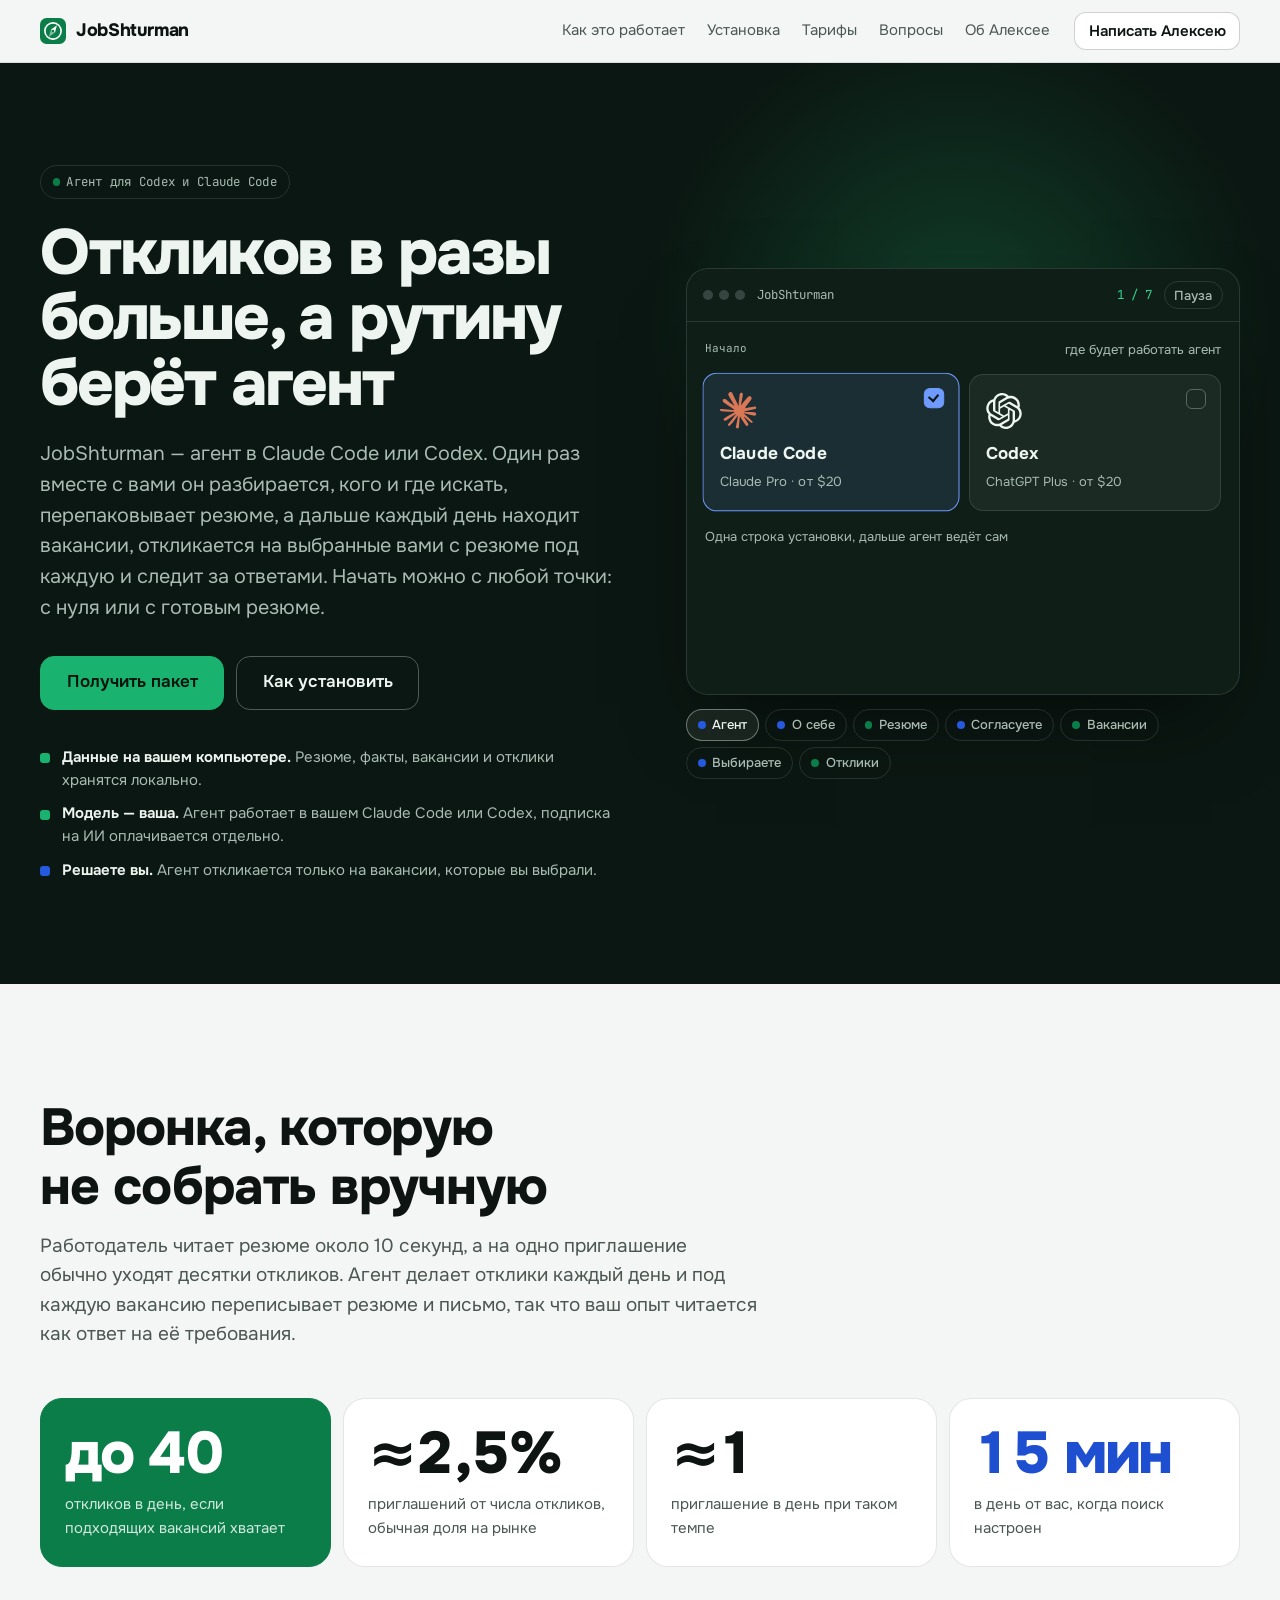
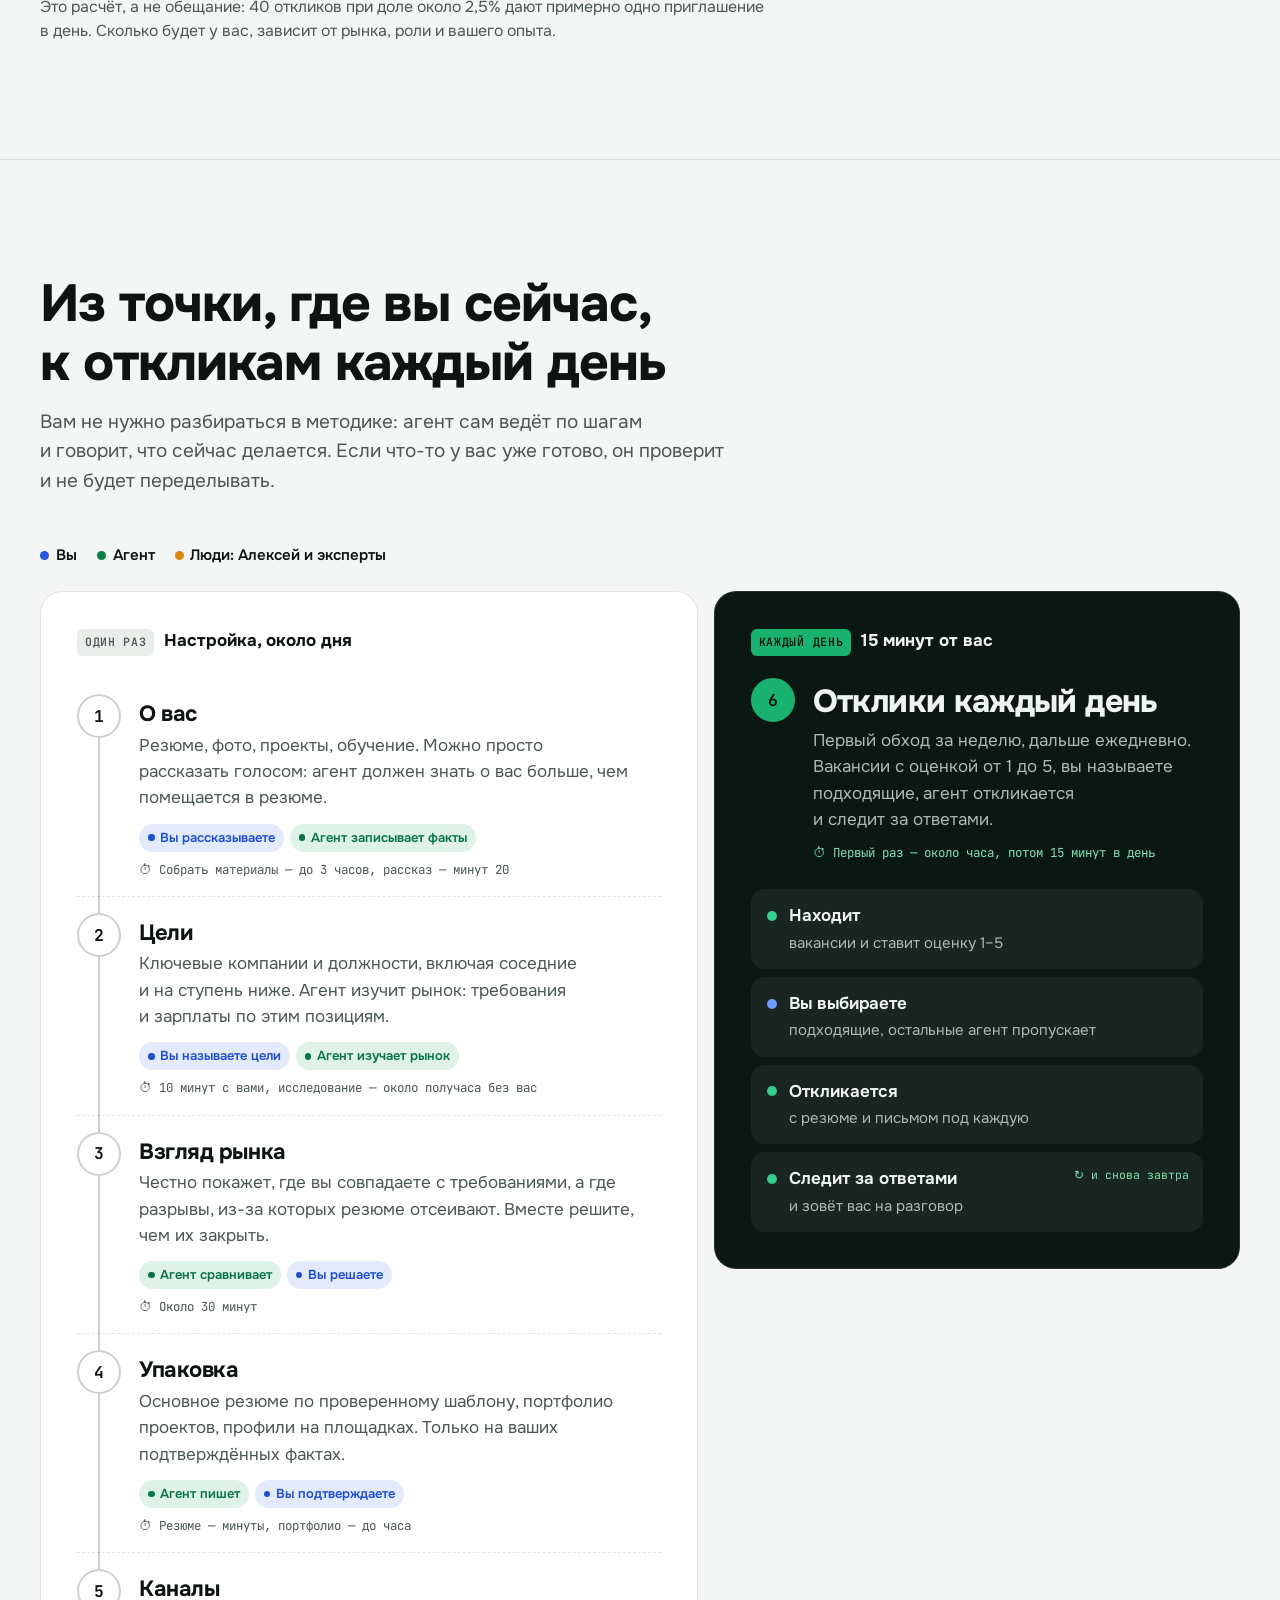
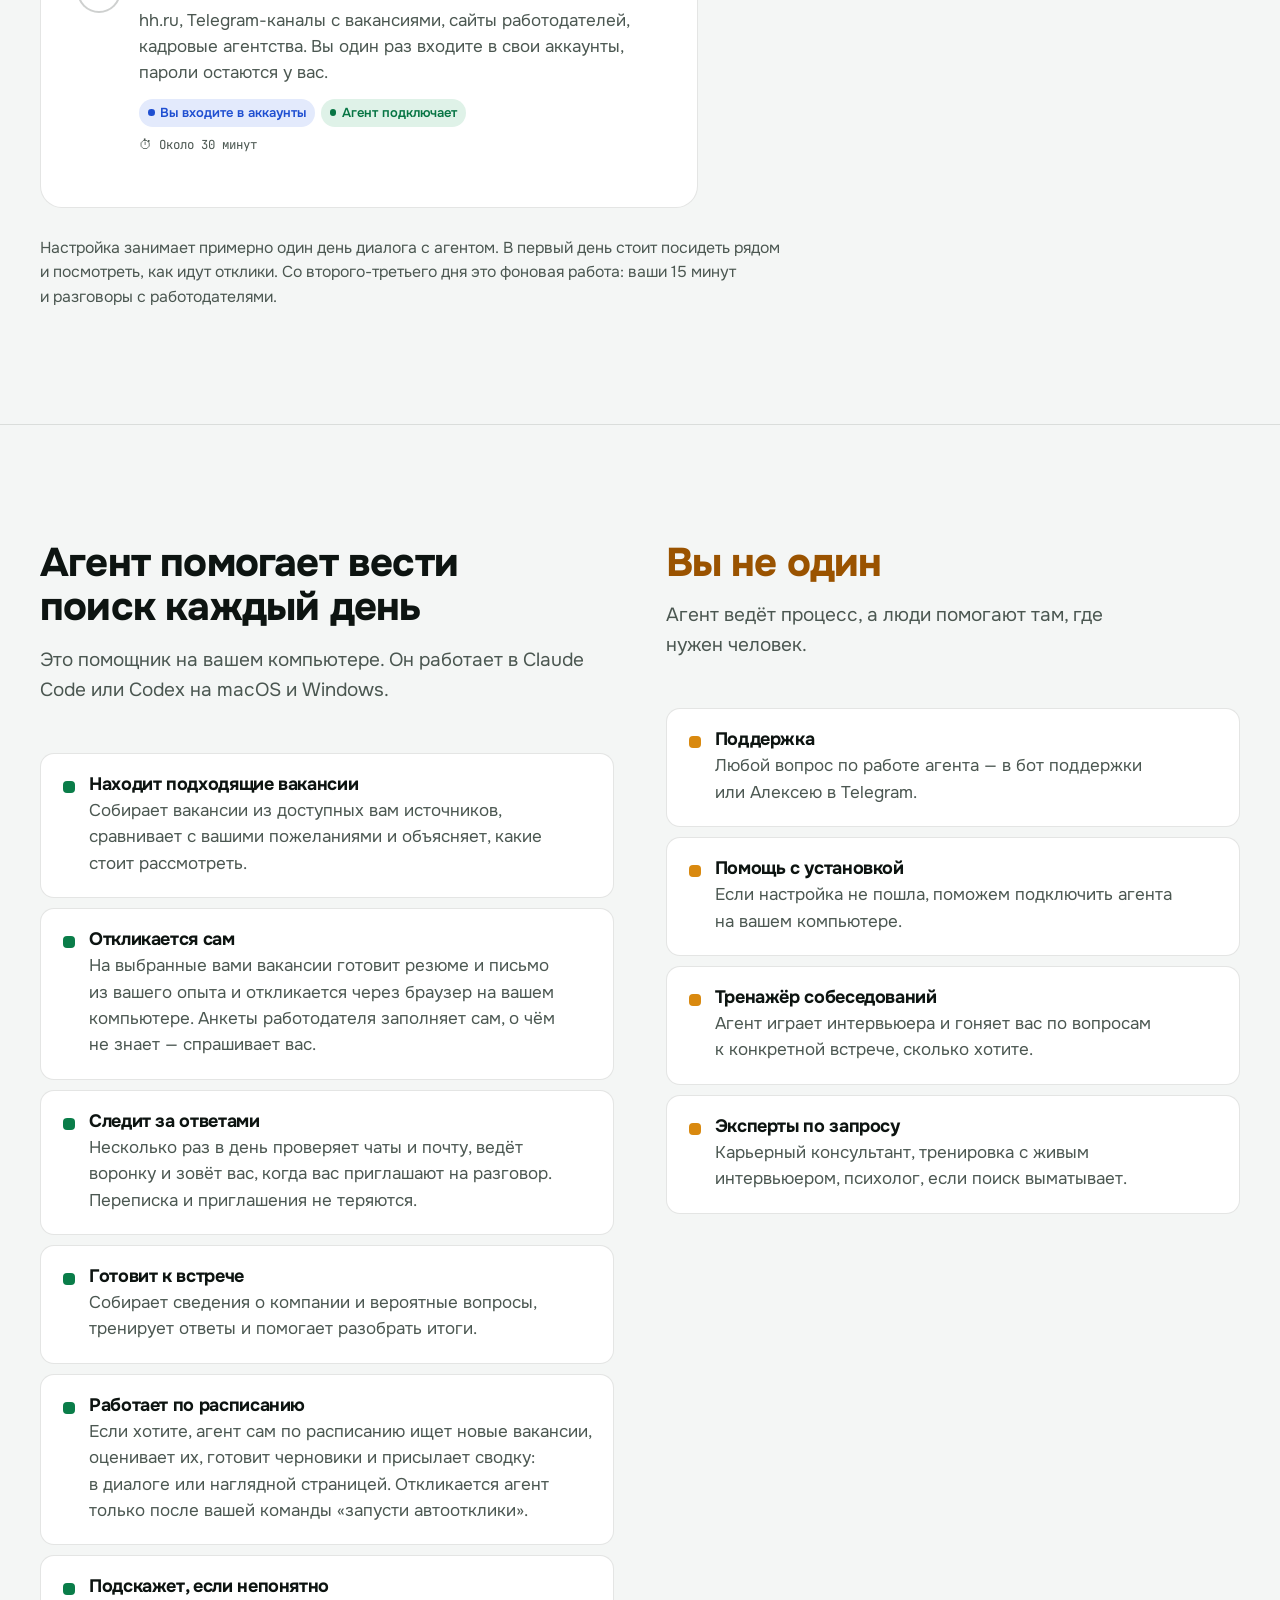
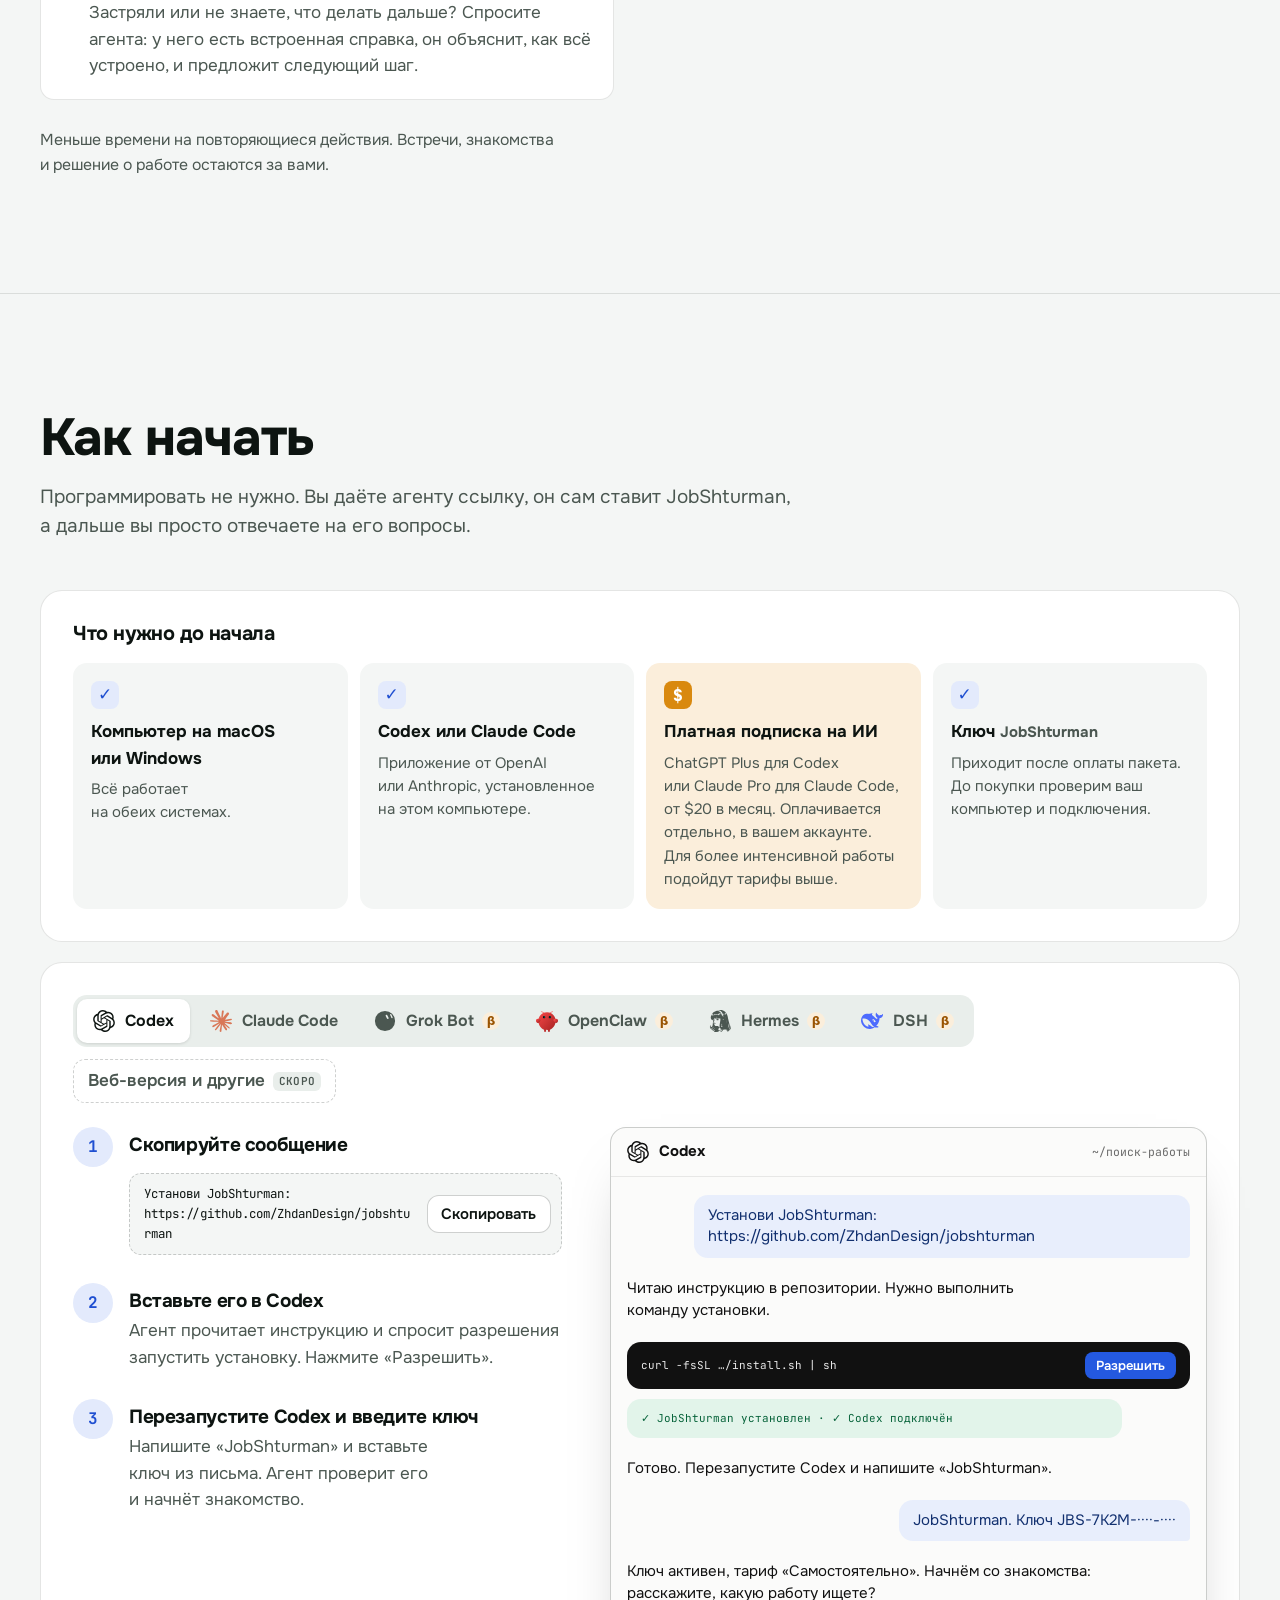
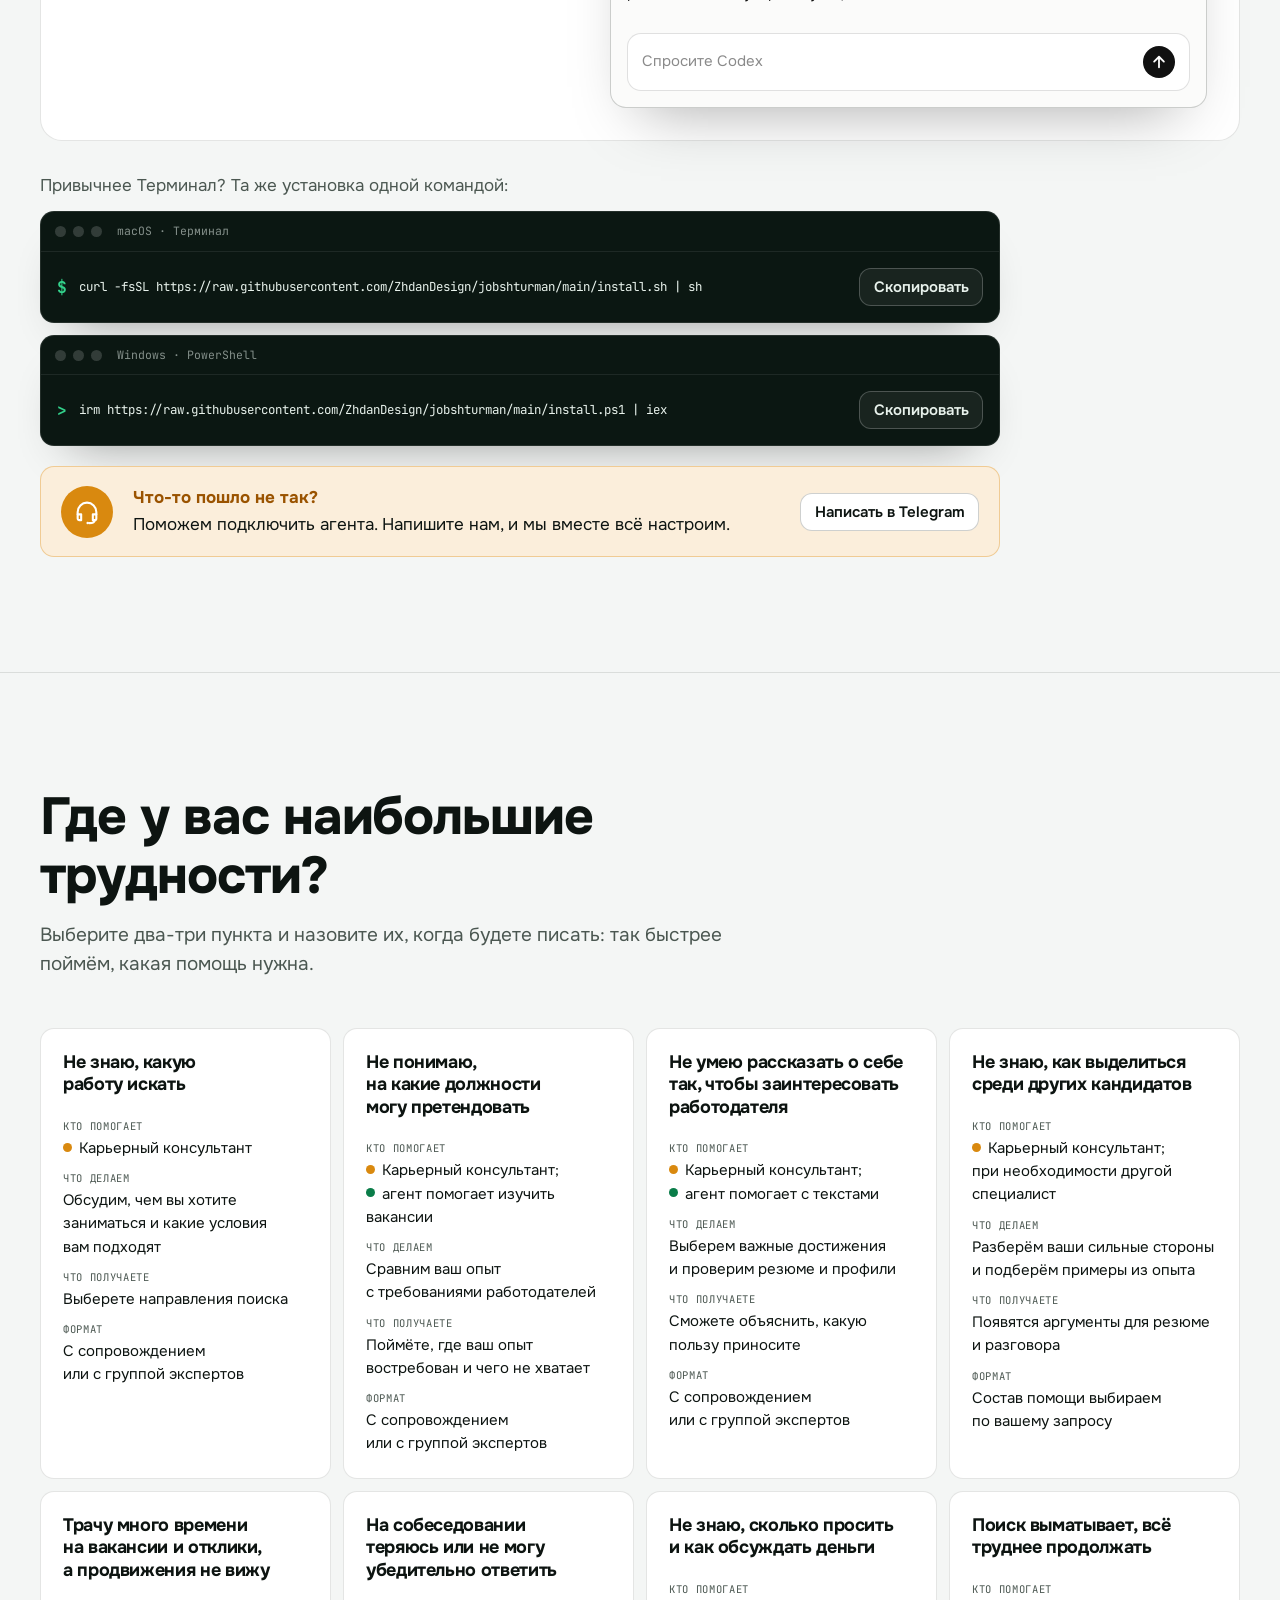
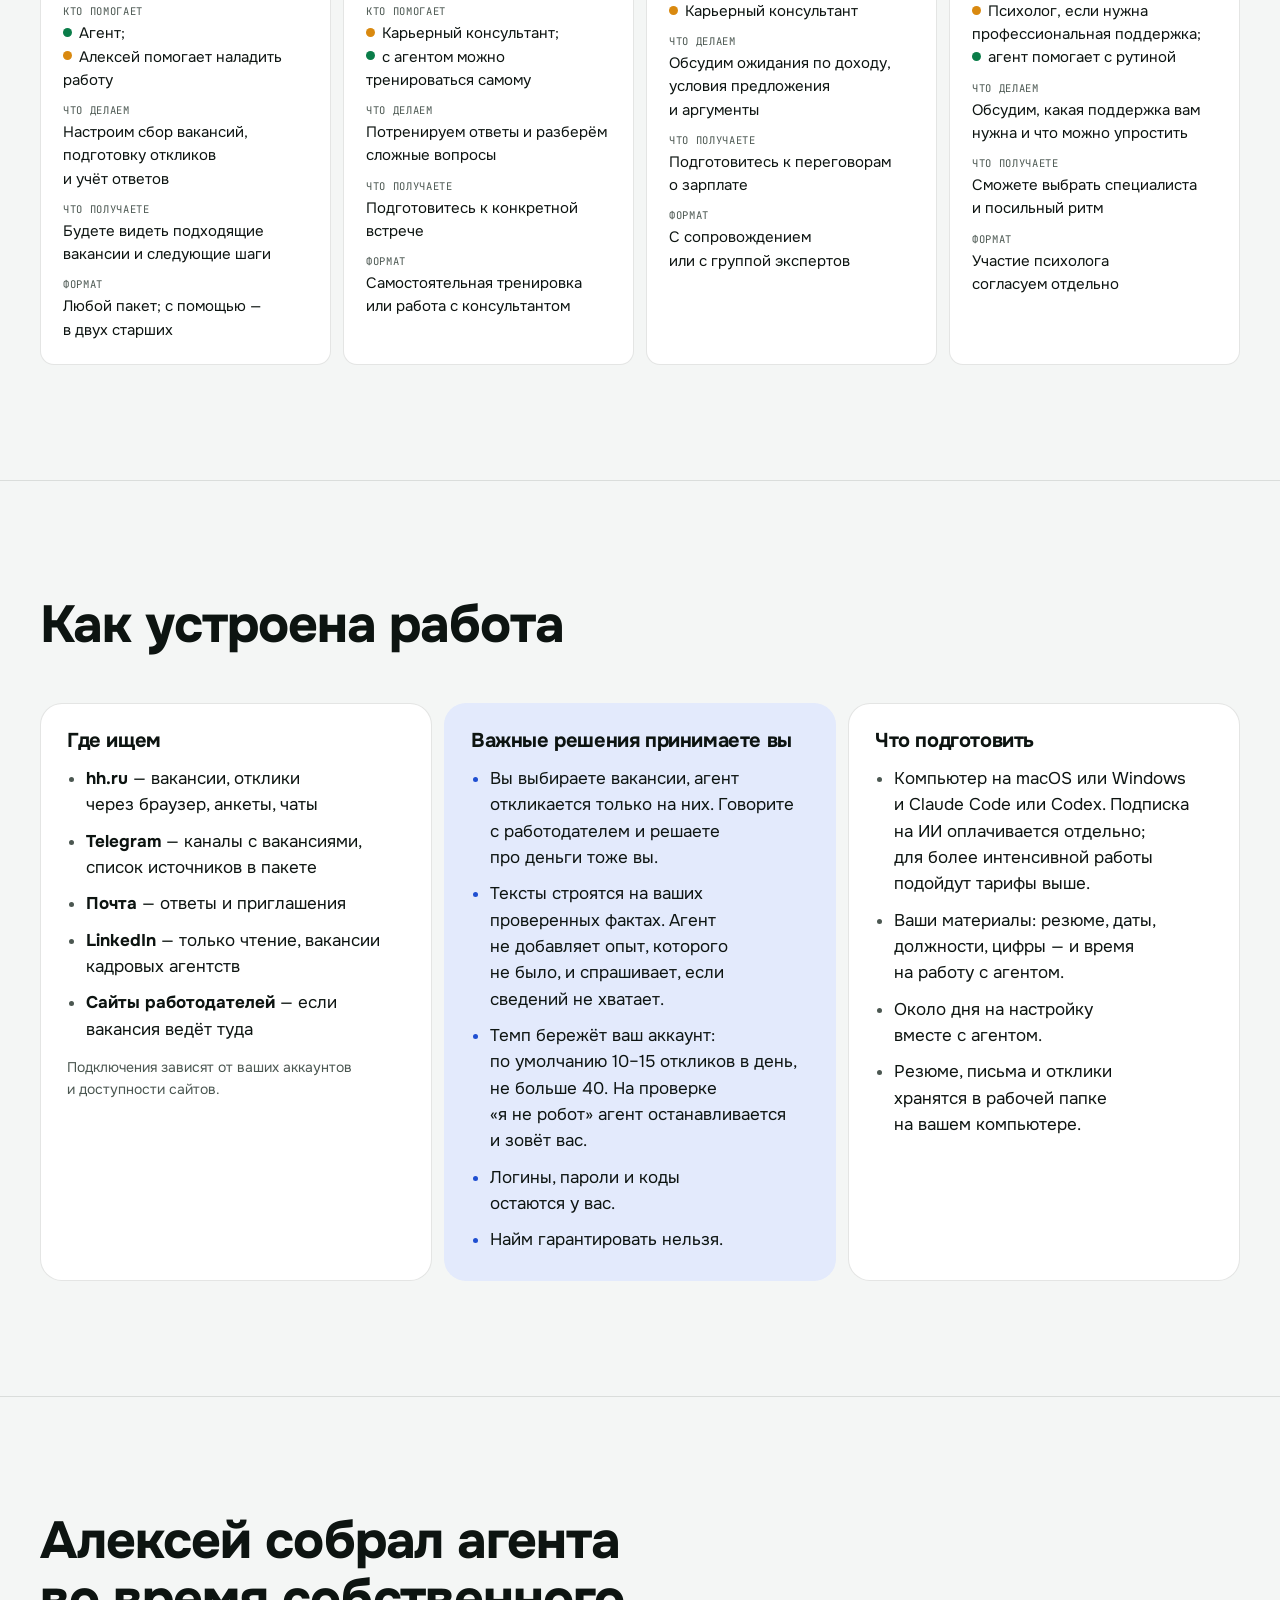
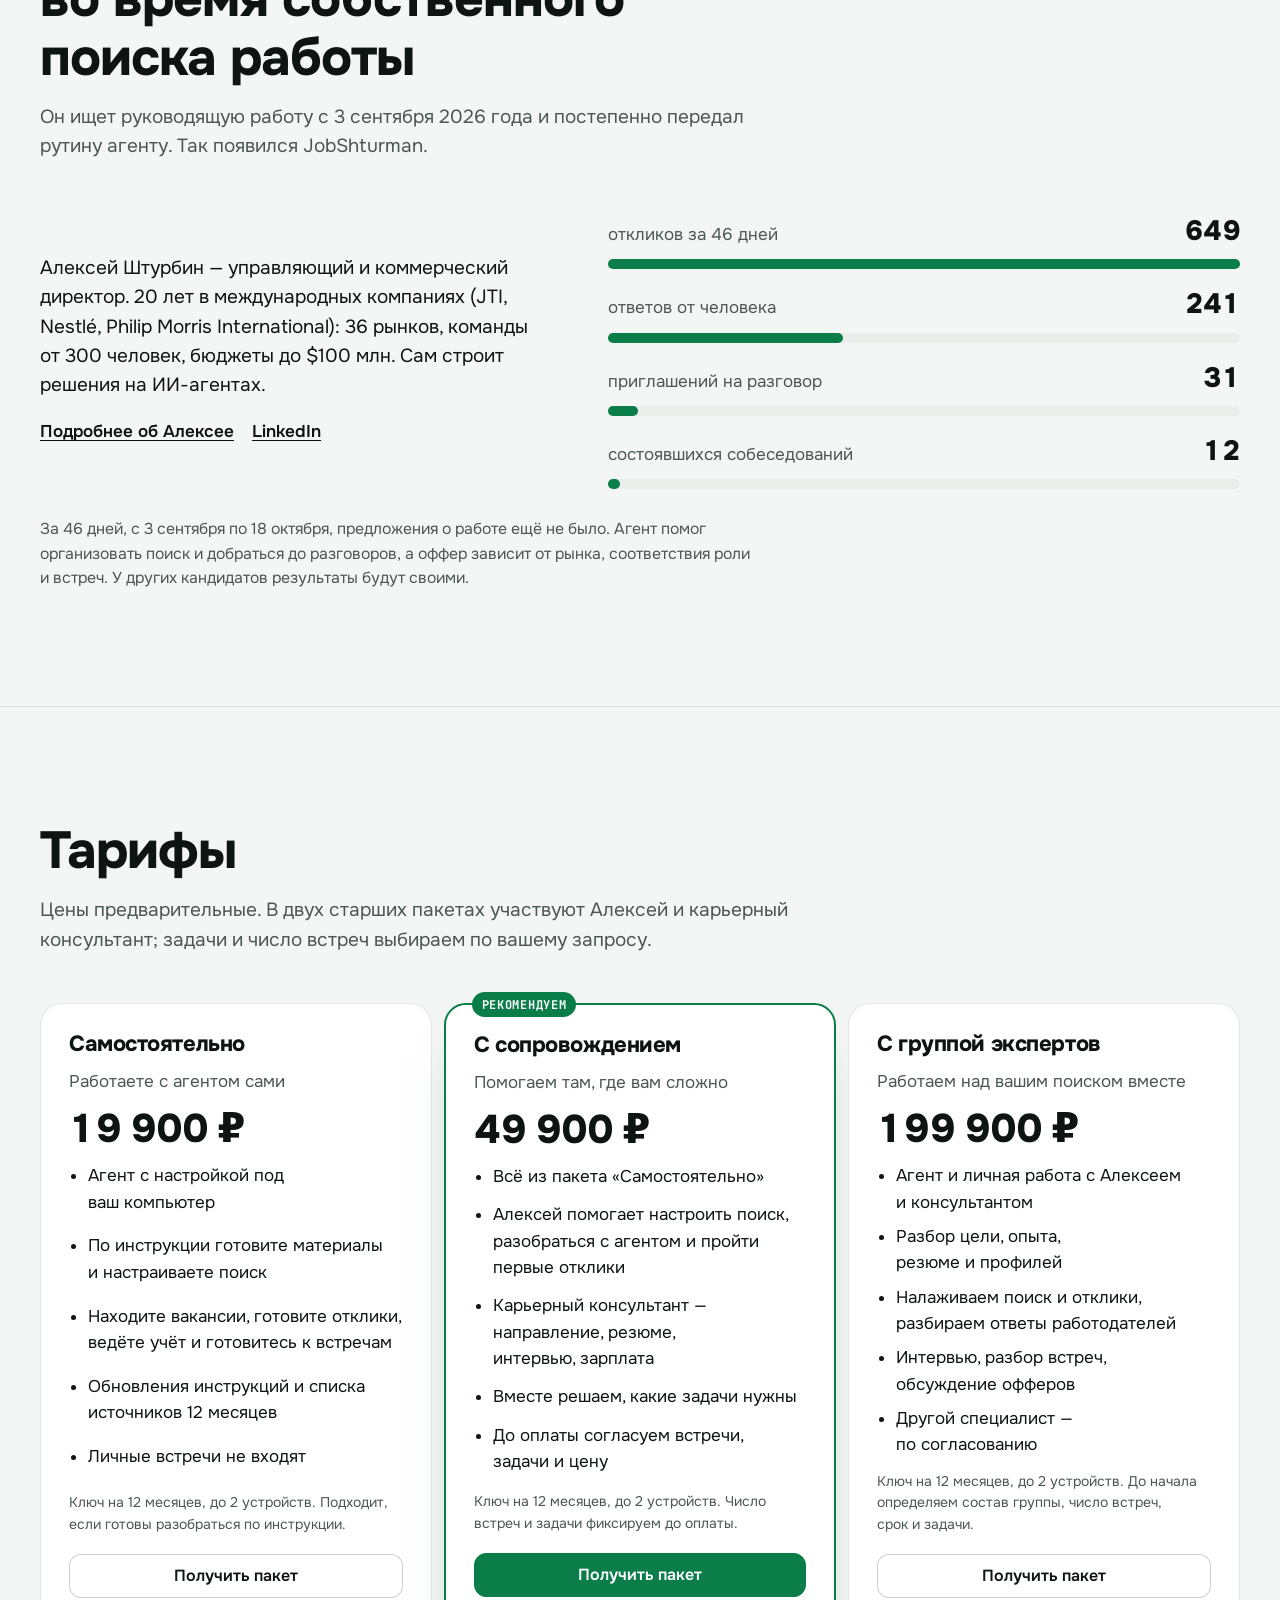
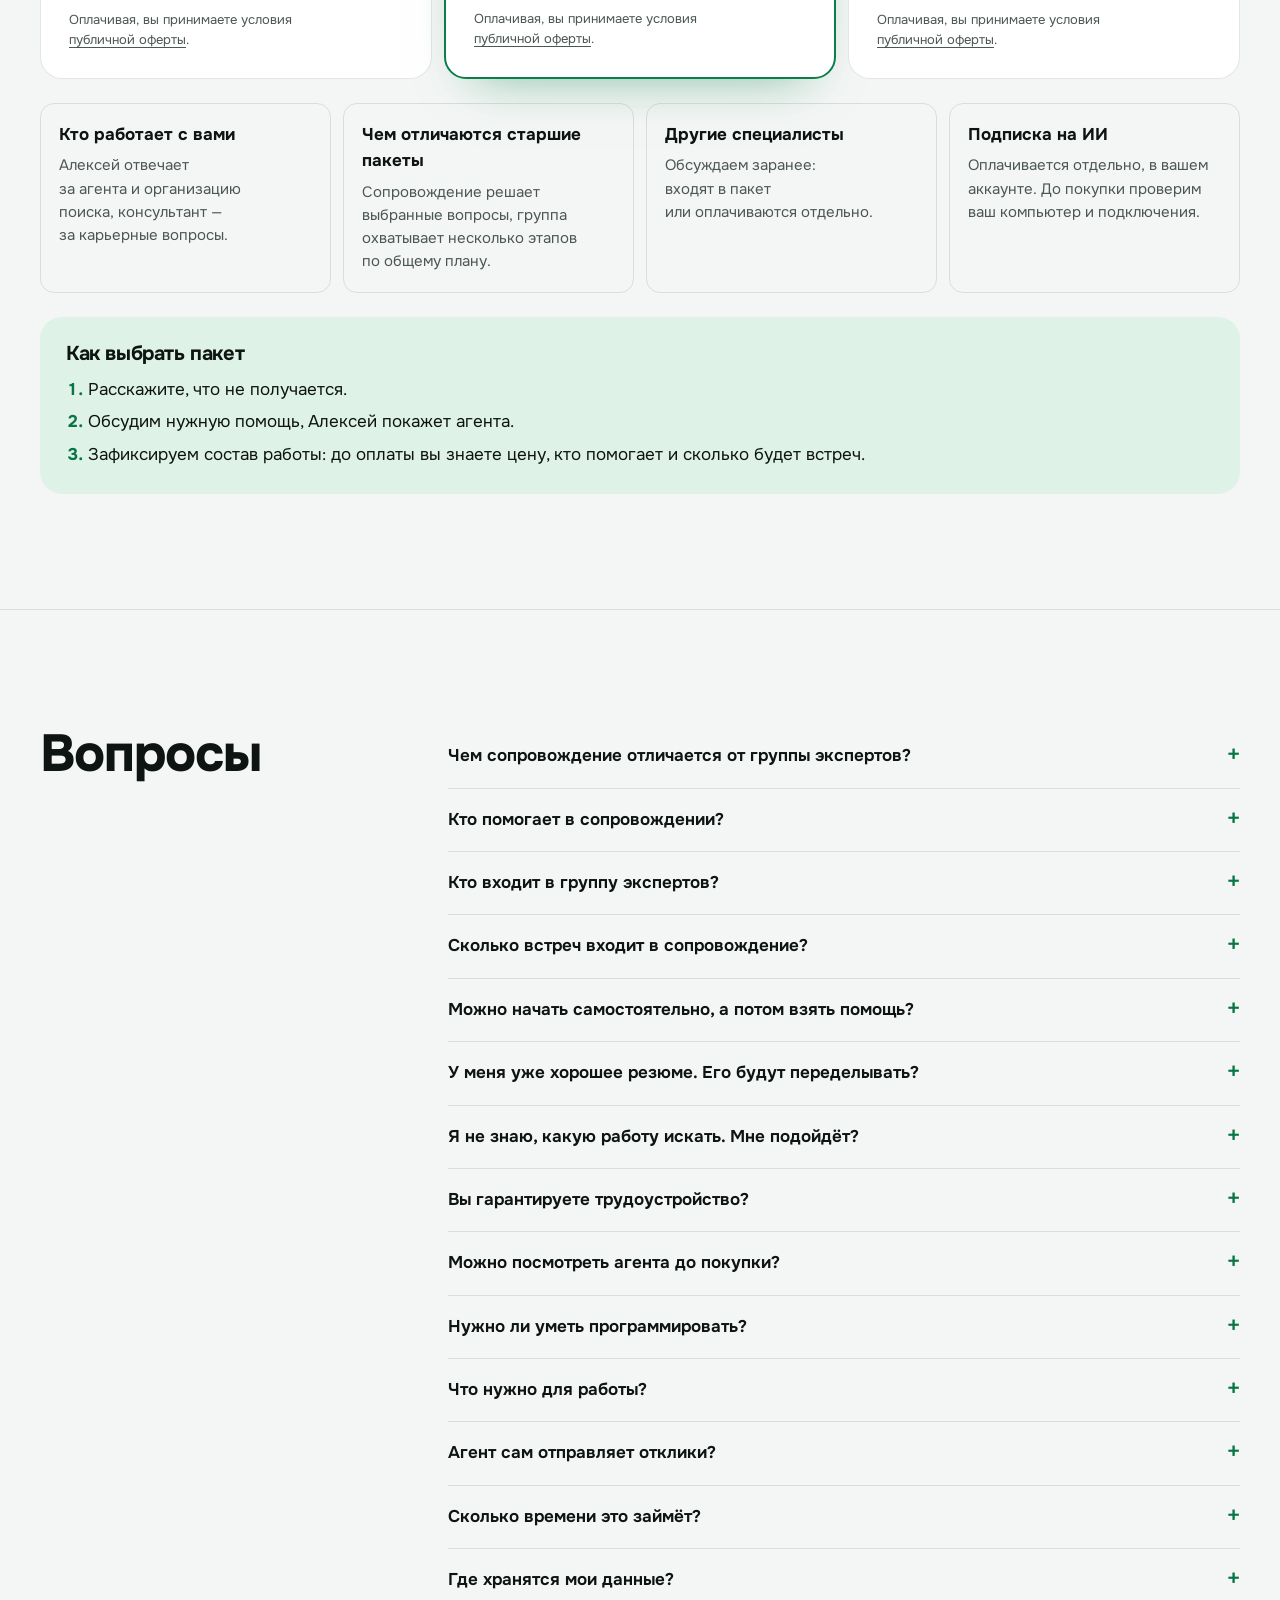
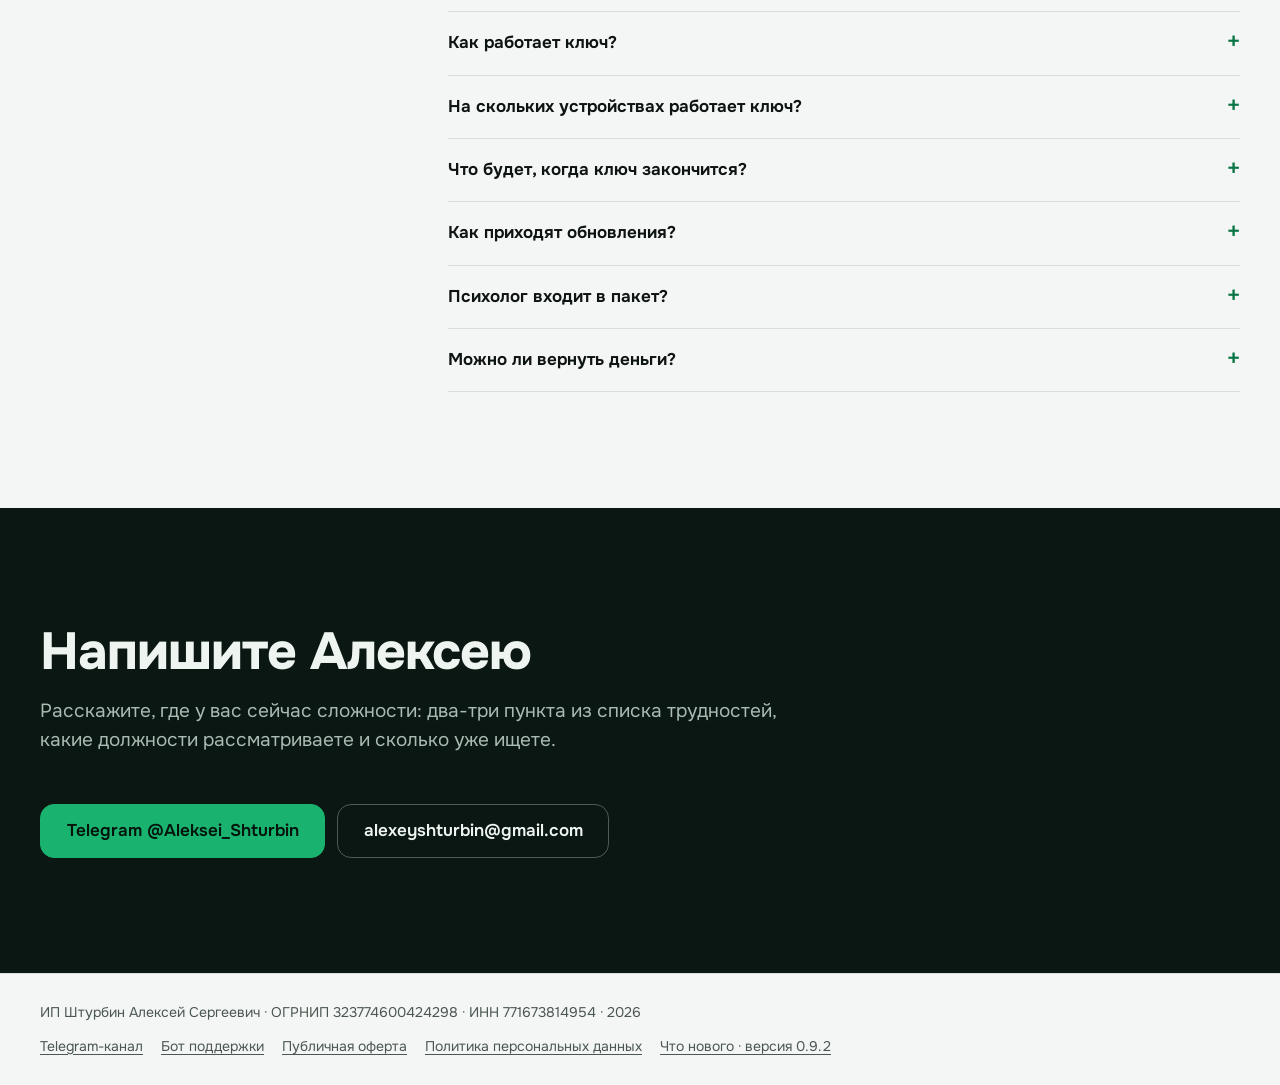
==== commit 6ec57a9a: "fix: JobShturman 0.9.2 — short agent instructions, self-update no longer gets stuck; landing for mac" ====
--- a/landing/index.html
+++ b/landing/index.html
@@ -244,7 +244,7 @@
           <div class="duo-col col-agent">
             <div class="section-head">
               <h2 id="agent-title">Агент помогает вести поиск каждый день</h2>
-              <p>Это помощник на вашем компьютере. Он работает в Claude Code или Codex, проверен на macOS, версия для Windows в тестировании.</p>
+              <p>Это помощник на вашем компьютере. Он работает в Claude Code или Codex на macOS и Windows.</p>
             </div>
             <ul class="cards">
               <li><h3>Находит подходящие вакансии</h3><p>Собирает вакансии из доступных вам источников, сравнивает с вашими пожеланиями и объясняет, какие стоит рассмотреть.</p></li>
@@ -281,7 +281,7 @@
           <div class="need">
             <h3>Что нужно до начала</h3>
             <ol class="need-list">
-              <li><b>Компьютер на macOS</b><span>Версия для Windows в тестировании.</span></li>
+              <li><b>Компьютер на macOS или Windows</b><span>Всё работает на обеих системах.</span></li>
               <li><b>Codex или Claude Code</b><span>Приложение от OpenAI или Anthropic, установленное на этом компьютере.</span></li>
               <li><b>Платная подписка на ИИ</b><span>ChatGPT Plus для Codex или Claude Pro для Claude Code, от $20 в месяц. Оплачивается отдельно, в вашем аккаунте. Для более интенсивной работы подойдут тарифы выше.</span></li>
               <li><b>Ключ <span data-brand>JobShturman</span></b><span>Приходит после оплаты пакета. До покупки проверим ваш компьютер и подключения.</span></li>
@@ -461,10 +461,18 @@
           <div class="terminal-block">
             <p class="terminal-lead">Привычнее Терминал? Та же установка одной командой:</p>
             <div class="terminal copy">
-              <div class="terminal-bar" aria-hidden="true"><i></i><i></i><i></i><span>Терминал</span></div>
+              <div class="terminal-bar" aria-hidden="true"><i></i><i></i><i></i><span>macOS · Терминал</span></div>
               <div class="terminal-body">
                 <span class="terminal-prompt" aria-hidden="true">$</span>
                 <code>curl -fsSL https://raw.githubusercontent.com/ZhdanDesign/jobshturman/main/install.sh | sh</code>
+                <button type="button" class="button small copy-btn">Скопировать</button>
+              </div>
+            </div>
+            <div class="terminal copy">
+              <div class="terminal-bar" aria-hidden="true"><i></i><i></i><i></i><span>Windows · PowerShell</span></div>
+              <div class="terminal-body">
+                <span class="terminal-prompt" aria-hidden="true">&gt;</span>
+                <code>irm https://raw.githubusercontent.com/ZhdanDesign/jobshturman/main/install.ps1 | iex</code>
                 <button type="button" class="button small copy-btn">Скопировать</button>
               </div>
             </div>
@@ -593,7 +601,7 @@
             <div>
               <h3>Что подготовить</h3>
               <ul>
-                <li>Компьютер на macOS (Windows в тестировании) и Claude Code или Codex. Подписка на ИИ оплачивается отдельно; для более интенсивной работы подойдут тарифы выше.</li>
+                <li>Компьютер на macOS или Windows и Claude Code или Codex. Подписка на ИИ оплачивается отдельно; для более интенсивной работы подойдут тарифы выше.</li>
                 <li>Ваши материалы: резюме, даты, должности, цифры — и время на работу с агентом.</li>
                 <li>Около дня на настройку вместе с агентом.</li>
                 <li>Резюме, письма и отклики хранятся в рабочей папке на вашем компьютере.</li>
@@ -712,7 +720,7 @@
             <details><summary>Вы гарантируете трудоустройство?</summary><p>Нет. Решение о найме принимает работодатель.</p></details>
             <details><summary>Можно посмотреть агента до покупки?</summary><p>Да, Алексей покажет его на созвоне.</p></details>
             <details><summary>Нужно ли уметь программировать?</summary><p>Нет. Установка идёт по инструкции, а в сопровождении Алексей поможет.</p></details>
-            <details><summary>Что нужно для работы?</summary><p>Компьютер на macOS и Claude Code или Codex; версия для Windows в тестировании. Подписка на ИИ оплачивается отдельно. Для более интенсивной работы подойдут тарифы выше.</p></details>
+            <details><summary>Что нужно для работы?</summary><p>Компьютер на macOS или Windows и Claude Code или Codex. Подписка на ИИ оплачивается отдельно. Для более интенсивной работы подойдут тарифы выше.</p></details>
             <details><summary>Агент сам отправляет отклики?</summary><p>Да, но только на вакансии, которые вы выбрали. Он откликается через браузер на вашем компьютере, в ваших аккаунтах, и прикладывает резюме под вакансию. Темп ограничен, чтобы площадки не приняли вас за робота; на проверке «я не робот» или входе агент останавливается и зовёт вас.</p></details>
             <details><summary>Сколько времени это займёт?</summary><p>Настройка — примерно день диалога с агентом, больше всего уходит на сбор материалов о себе. Потом около 15 минут в день плюс разговоры с работодателями.</p></details>
             <details><summary>Где хранятся мои данные?</summary><p>На вашем компьютере. Резюме, факты, вакансии и отклики не уходят на наш сервер. Сервер ключей знает только ключ, случайный номер установки и номер заказа. Текст обрабатывает модель в вашем Claude Code или Codex на условиях её поставщика.</p></details>
--- a/landing/styles.css
+++ b/landing/styles.css
@@ -426,6 +426,7 @@
 /* Установка одной командой: окно терминала с кнопкой «Скопировать» */
 .terminal-block { margin-block-start: 32px; max-inline-size: 960px; }
 .terminal-lead { color: var(--muted); margin-block-end: 12px; }
+.terminal.copy + .terminal.copy { margin-block-start: 12px; }
 .terminal.copy { display: block; margin: 0; padding: 0; border: 1px solid rgb(255 255 255 / 10%); border-radius: 14px; background: var(--hero-bg); color: #e8f2ec; overflow: hidden; box-shadow: 0 24px 50px -30px rgb(0 0 0 / 45%); color-scheme: dark; }
 .terminal-bar { display: flex; align-items: center; gap: 7px; padding: 10px 14px; border-bottom: 1px solid rgb(255 255 255 / 8%); font-size: .75rem; color: rgb(232 242 236 / 55%); }
 .terminal-bar i { inline-size: 11px; block-size: 11px; border-radius: 50%; background: rgb(255 255 255 / 16%); }
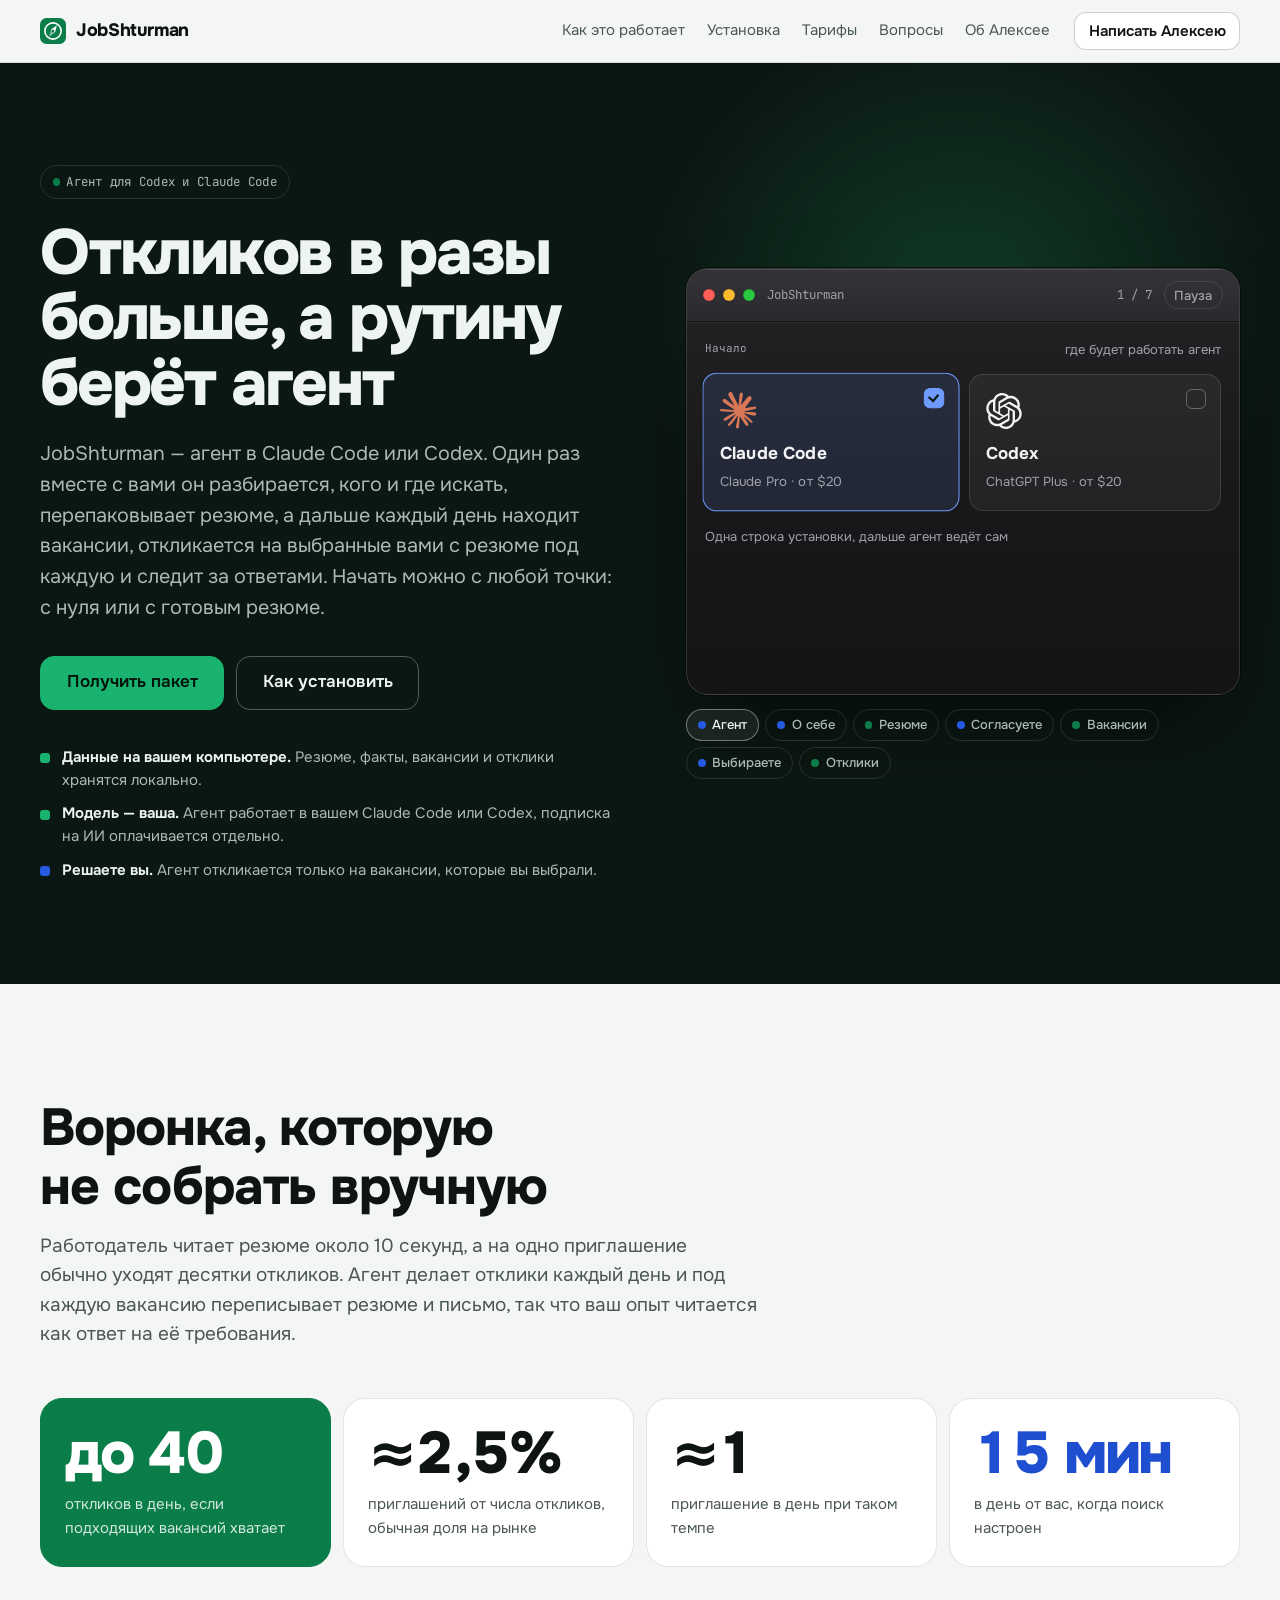
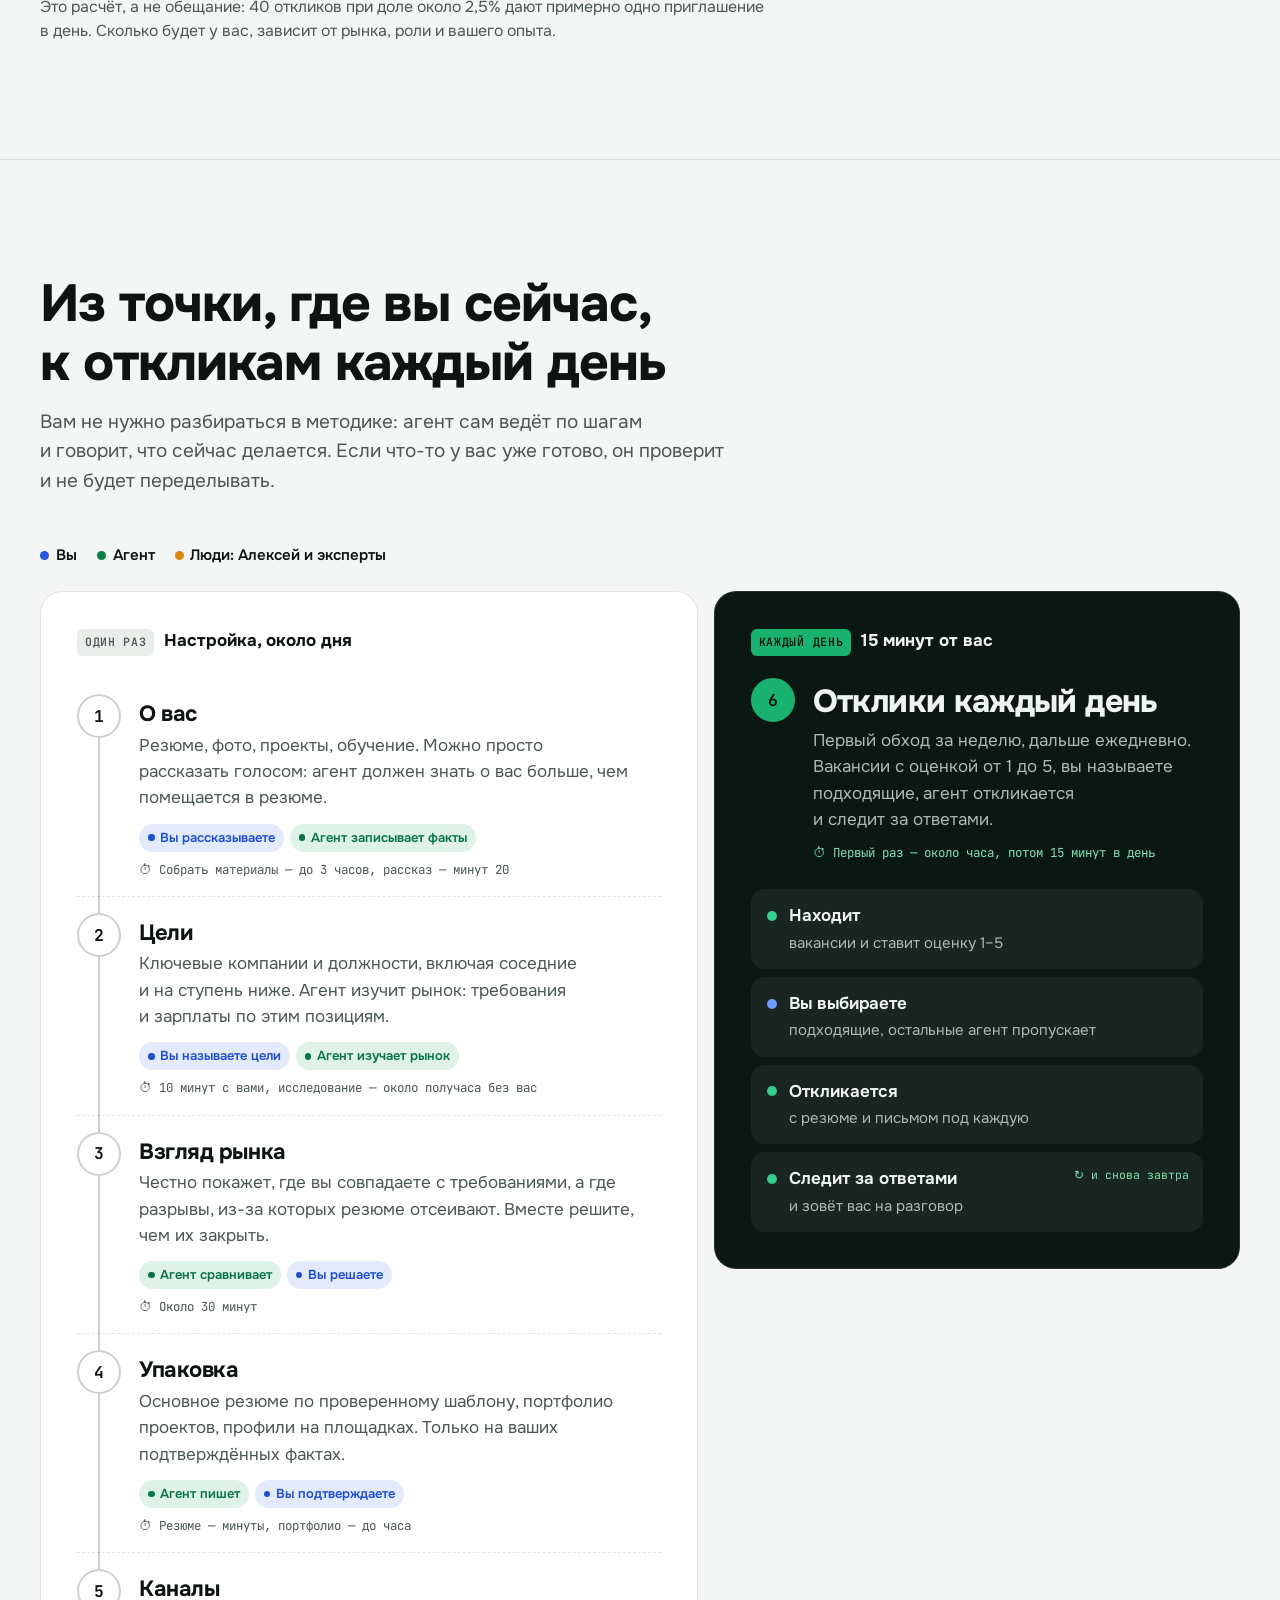
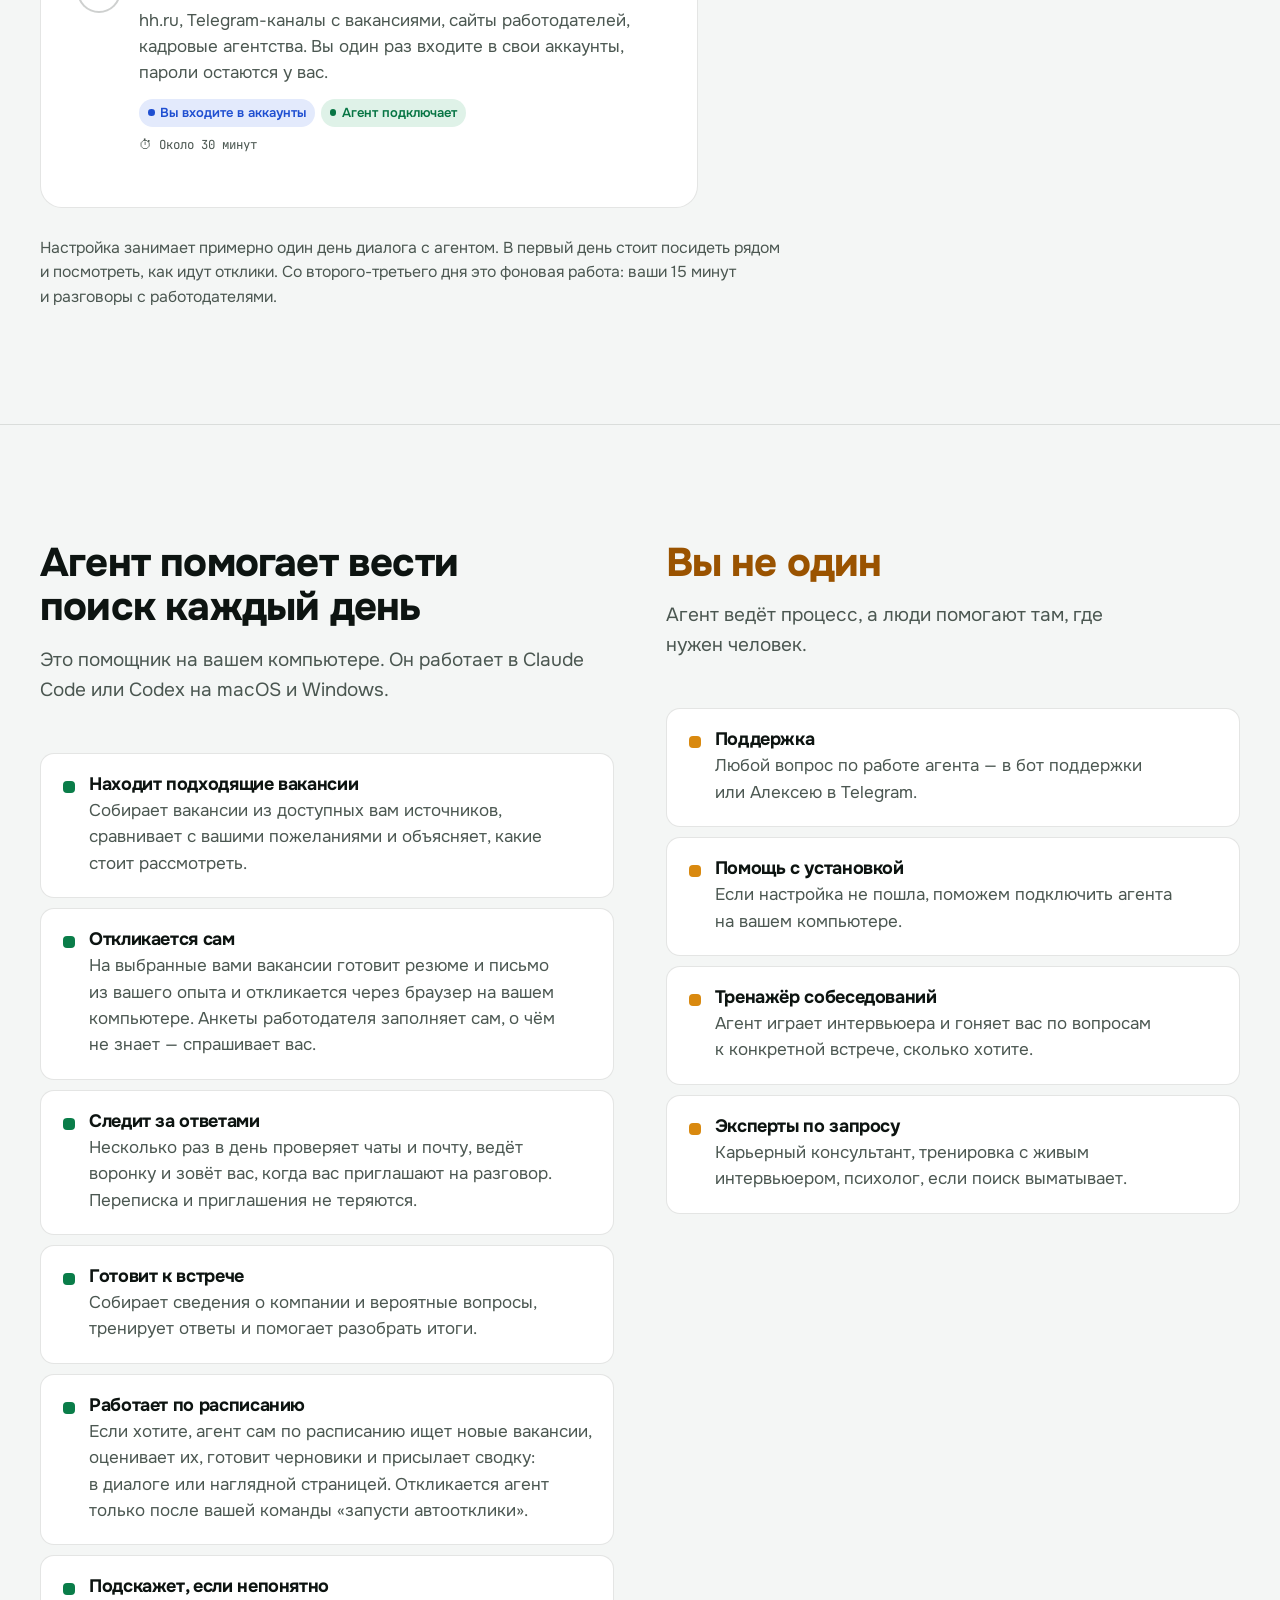
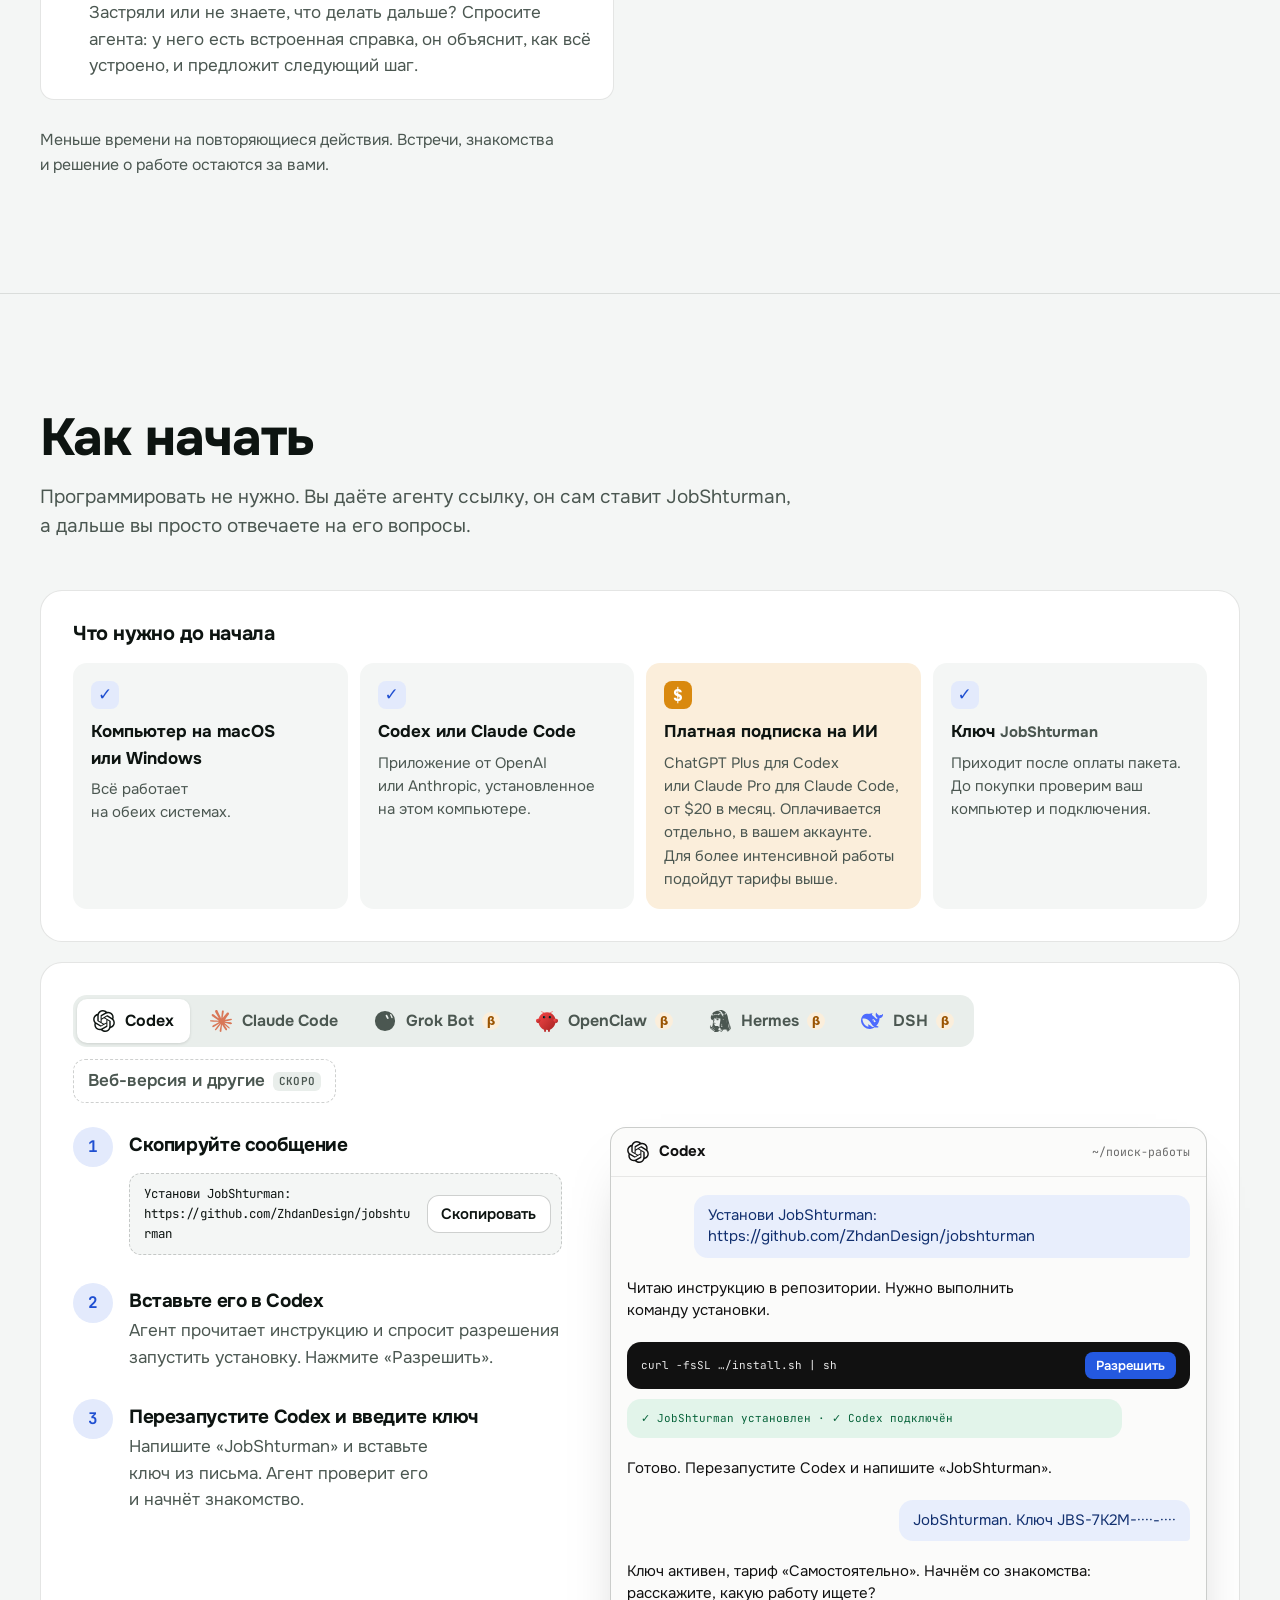
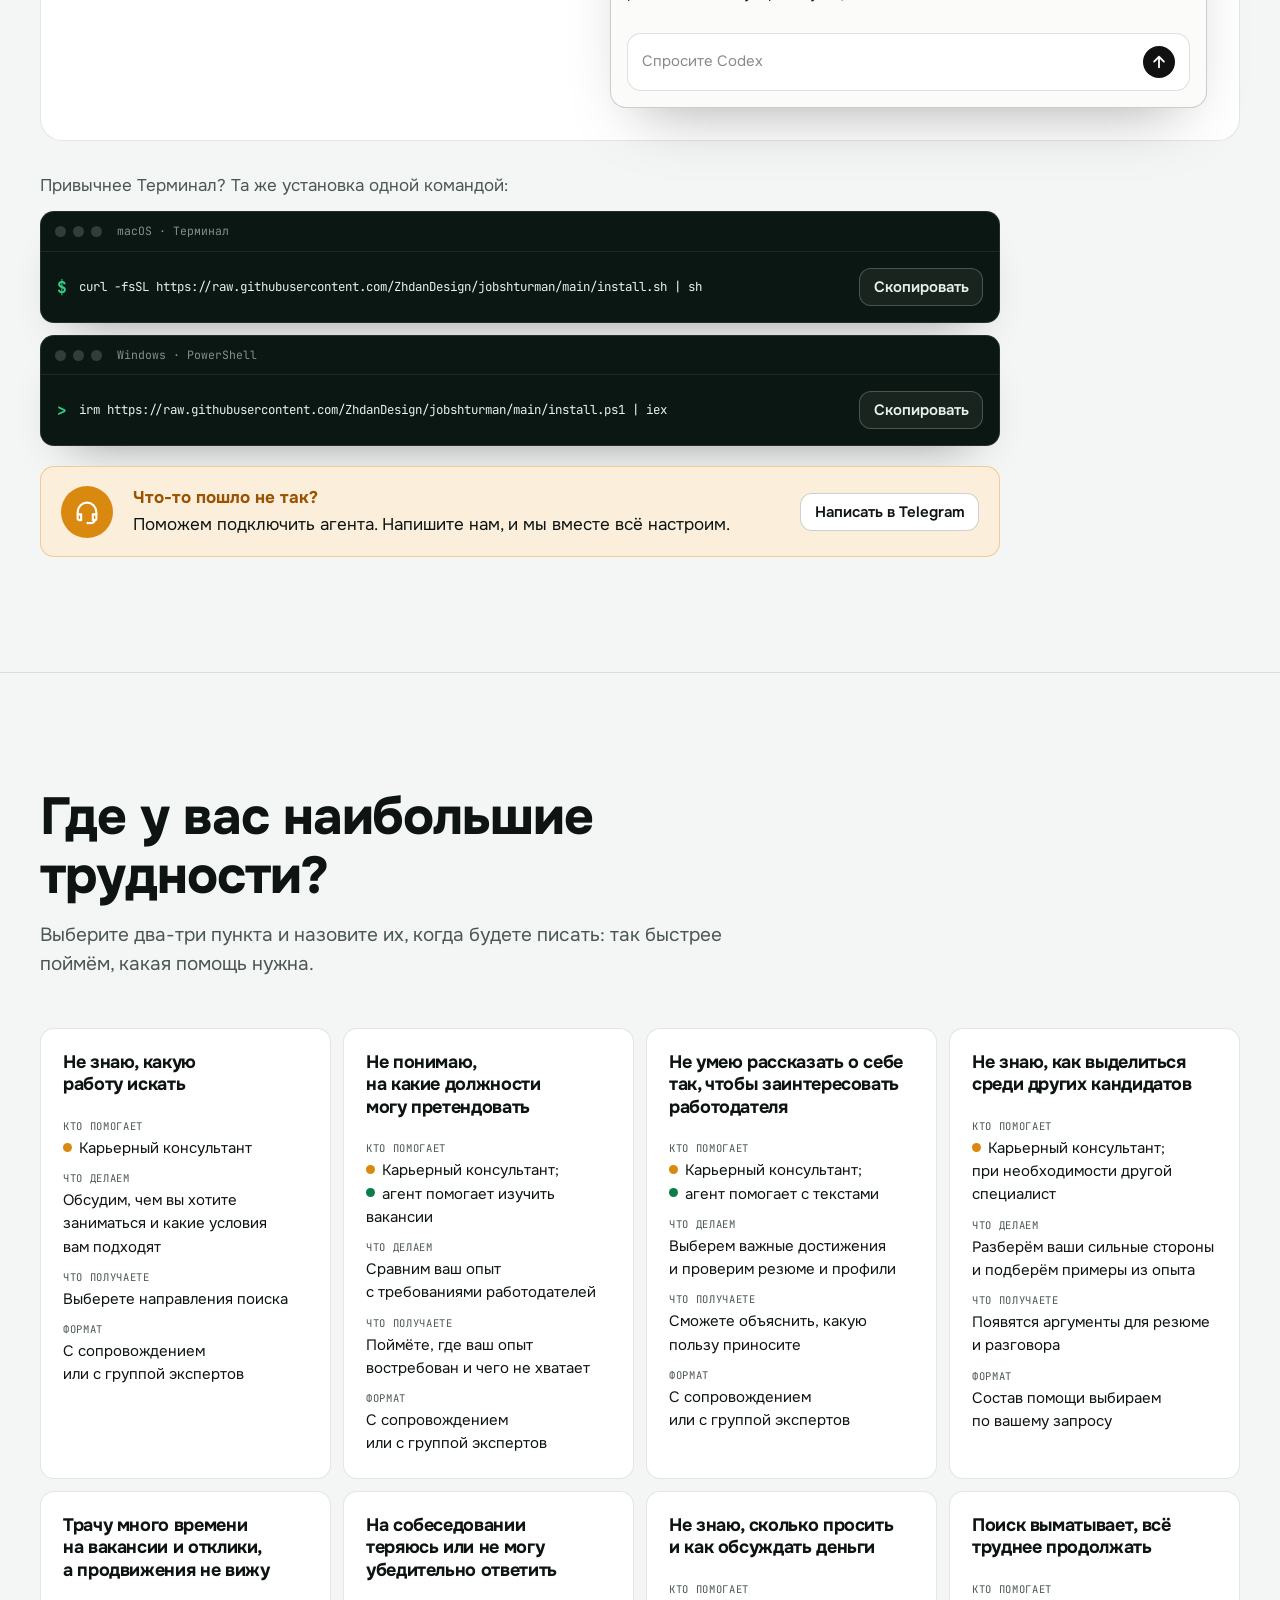
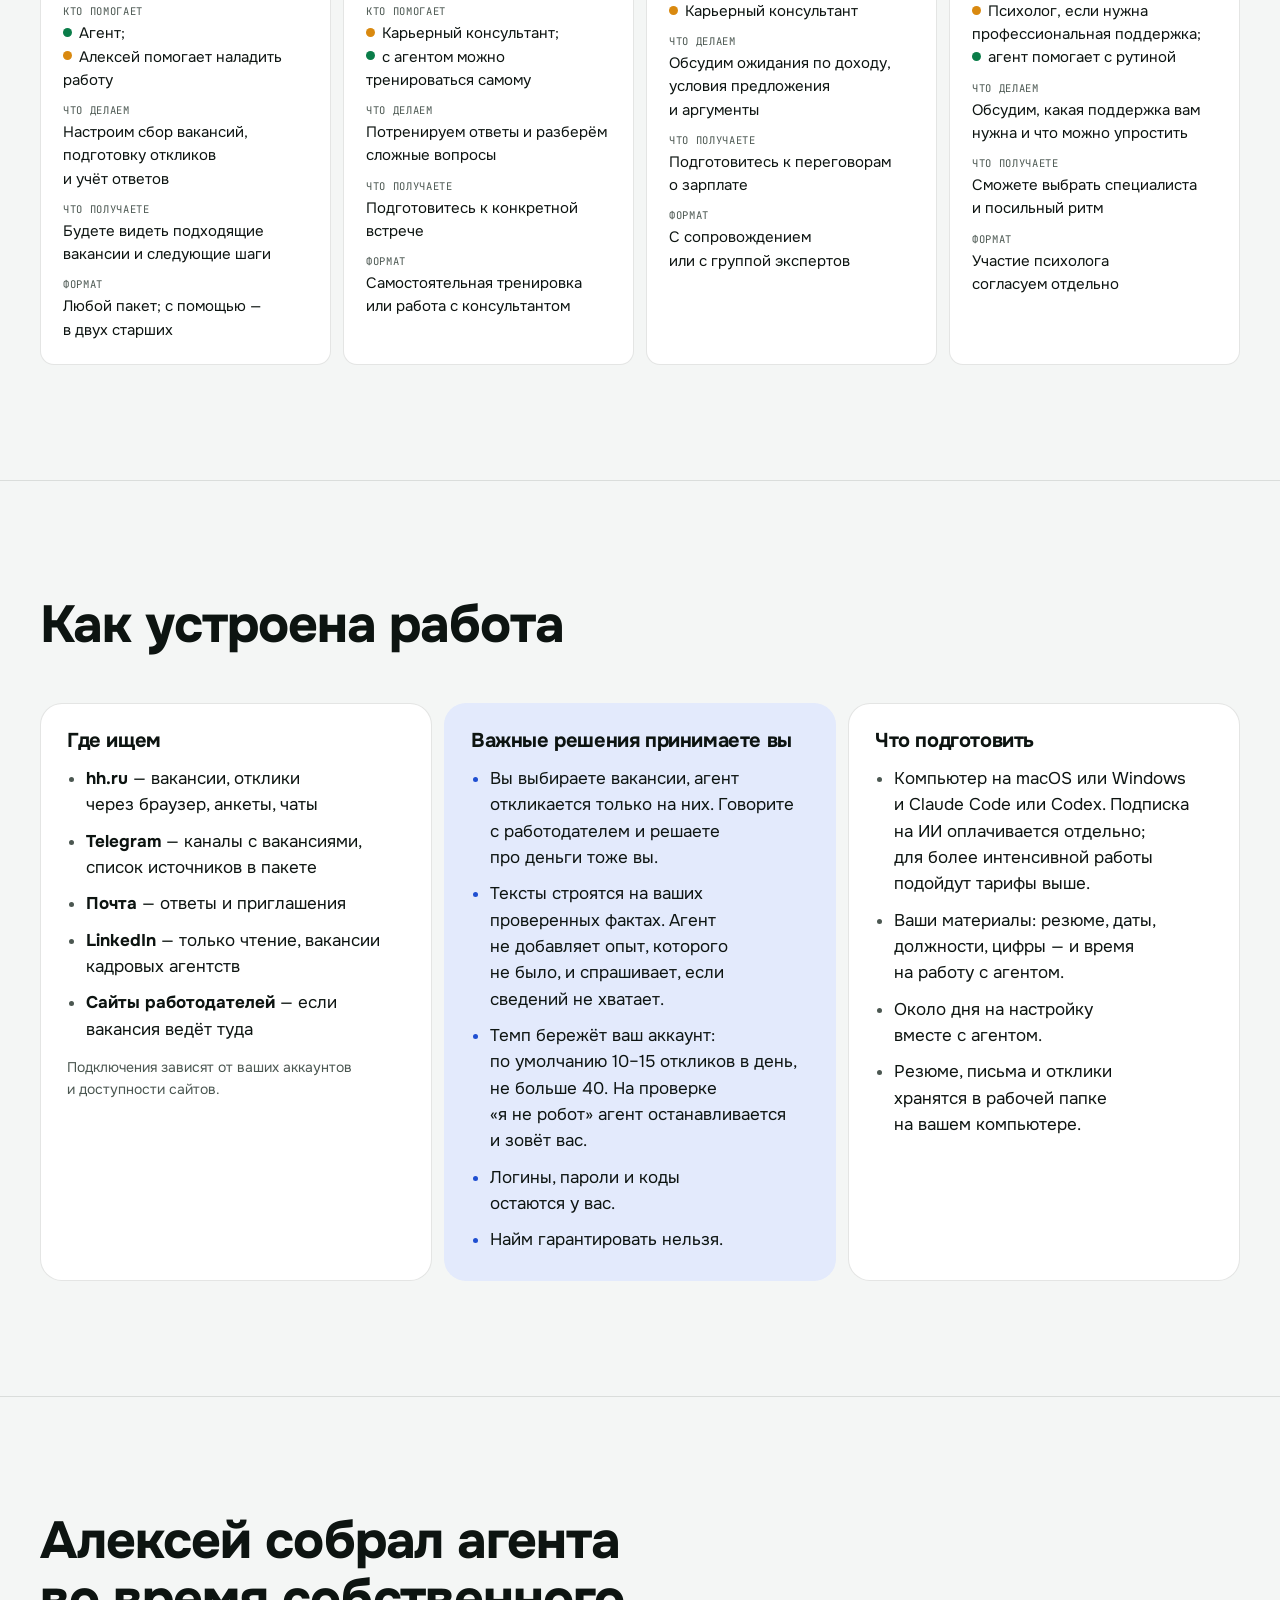
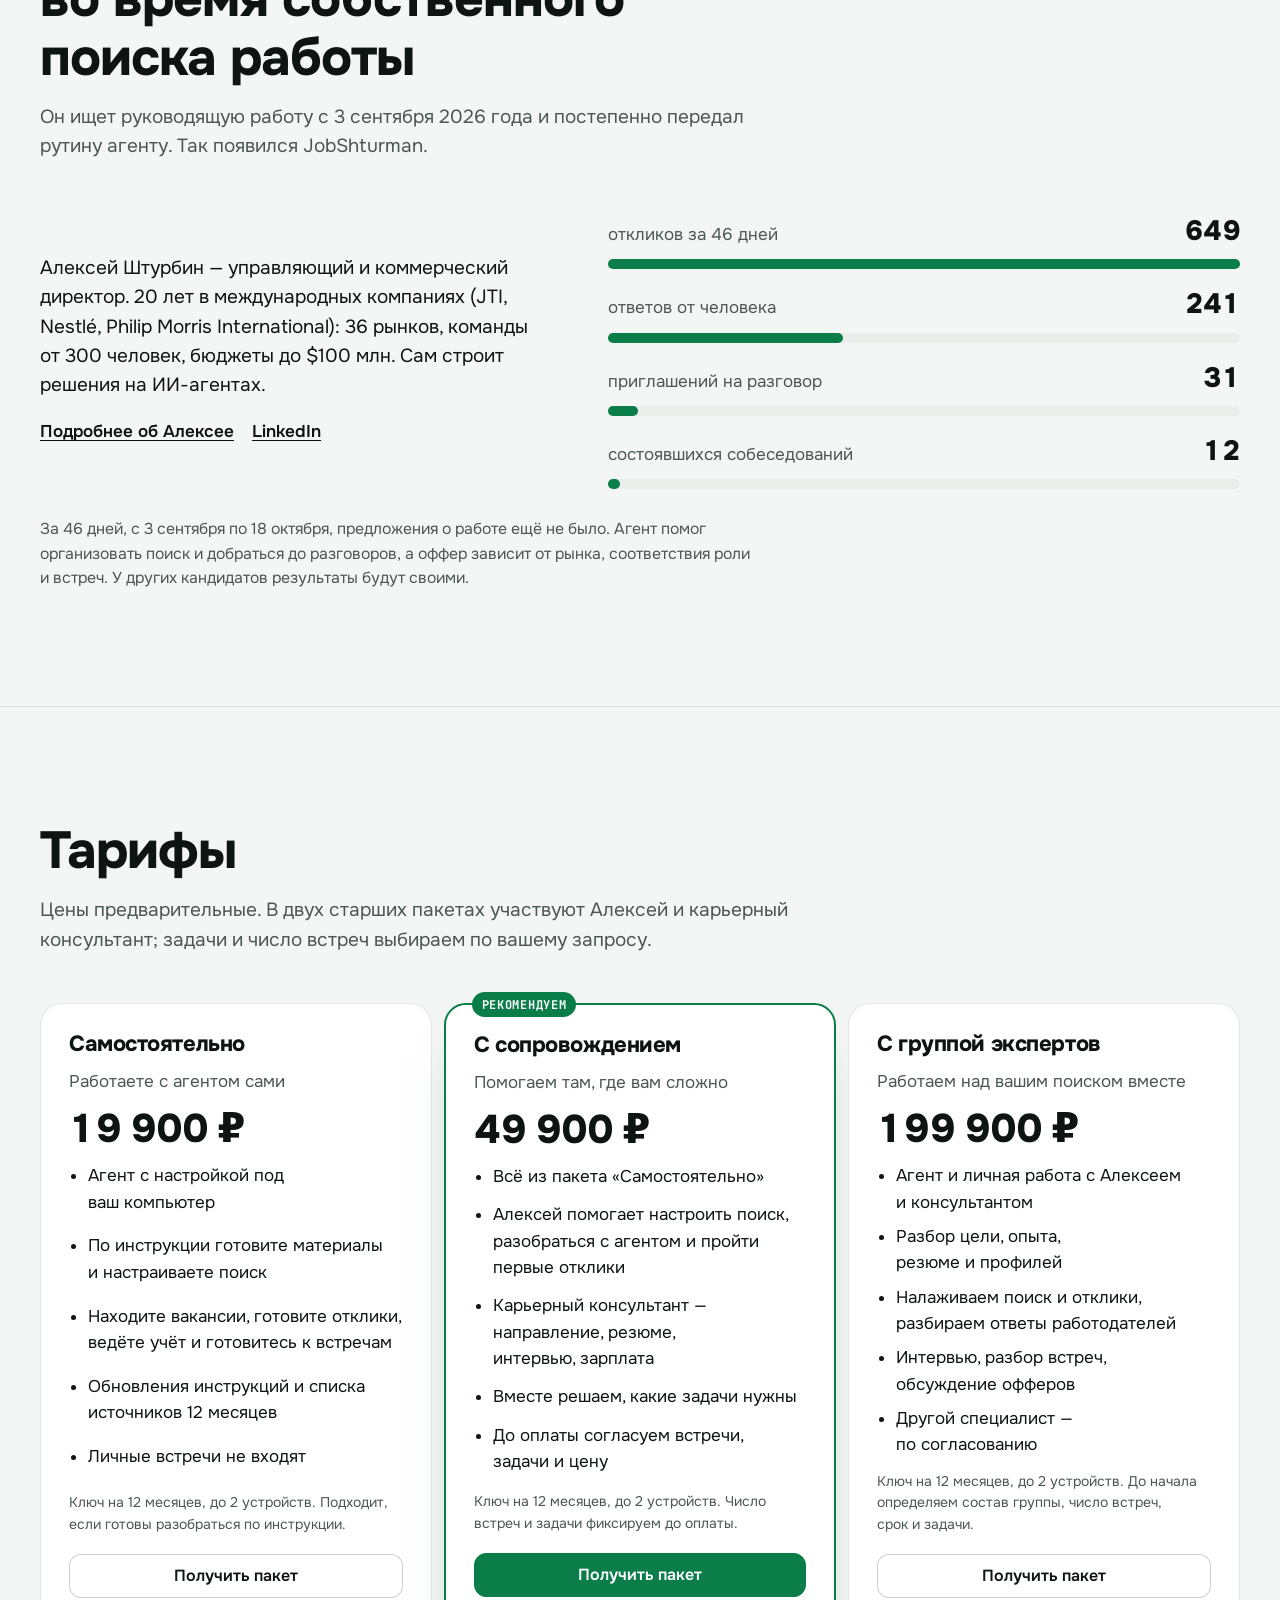
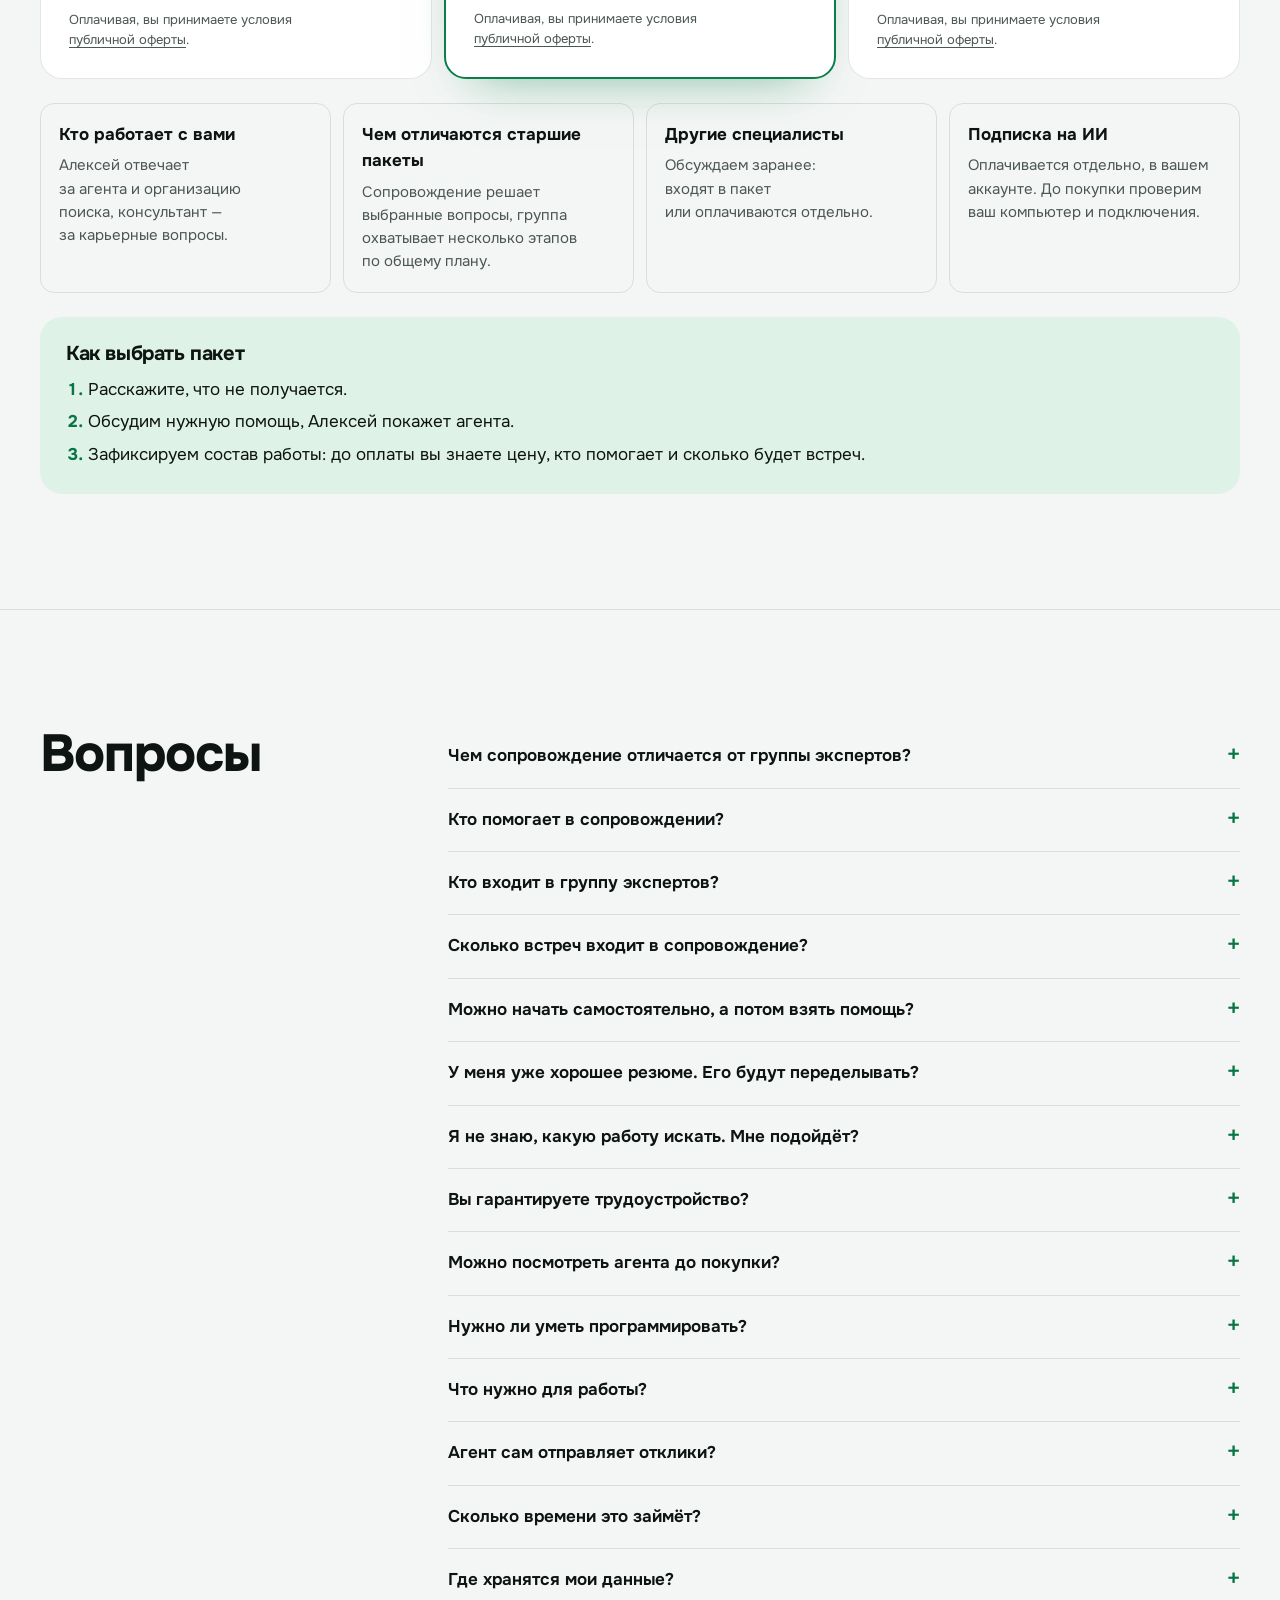
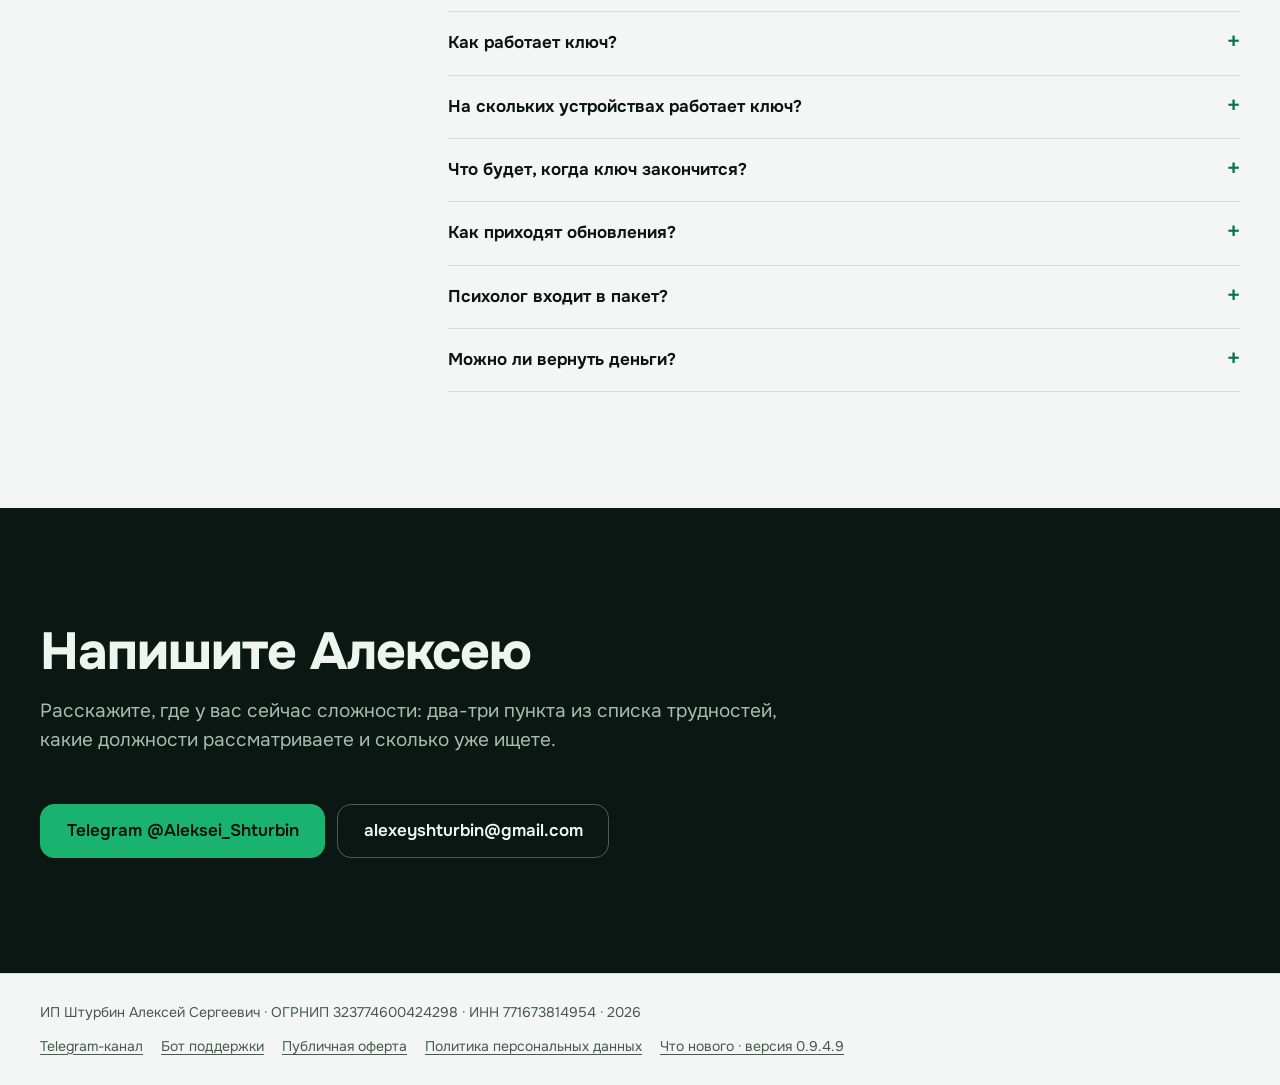
==== commit f5490475: "fix(landing): agent chat mockups say they are only a demo ## Contribution — Zhdan Parfenov - asked: " ====
--- a/landing/index.html
+++ b/landing/index.html
@@ -327,6 +327,8 @@
                   <p class="msg agent" style="--i:6">Ключ активен, тариф «Самостоятельно». Начнём со знакомства: расскажите, какую работу ищете?</p>
                 </div>
                 <div class="app-input"><span>Спросите Codex</span><i class="send send-codex"><svg viewBox="0 0 24 24" aria-hidden="true"><path d="M12 19V5M5.5 11.5 12 5l6.5 6.5"/></svg></i></div>
+                <div class="app-tag">Пример</div>
+                <div class="app-note"><div><b>Это демонстрация,<br>а не рабочее&nbsp;окно</b><span>Так JobShturman выглядит в агенте на вашем компьютере. Здесь ничего вводить не нужно: установите его на компьютер по шагам на этой странице.</span></div></div>
               </div>
             </div>
 
@@ -354,6 +356,8 @@
                   <p class="msg agent" style="--i:6">Ключ активен, тариф «Самостоятельно». Начнём со знакомства: расскажите, какую работу ищете?</p>
                 </div>
                 <div class="app-input"><span>Напишите Claude</span><i class="send send-claude"><svg viewBox="0 0 24 24" aria-hidden="true"><path d="M19 5v7a3 3 0 0 1-3 3H5M9.5 10.5 5 15l4.5 4.5"/></svg></i></div>
+                <div class="app-tag">Пример</div>
+                <div class="app-note"><div><b>Это демонстрация,<br>а не рабочее&nbsp;окно</b><span>Так JobShturman выглядит в агенте на вашем компьютере. Здесь ничего вводить не нужно: установите его на компьютер по шагам на этой странице.</span></div></div>
               </div>
             </div>
             <div class="panel" role="tabpanel" id="panel-grokbot" aria-labelledby="tab-grokbot" data-app="Grok Bot" hidden>
@@ -378,6 +382,8 @@
                   <p class="msg agent" style="--i:4">Готово. Поддержка Grok Bot в бета-тестировании. Напишите «<span data-brand>JobShturman</span>» и вставьте ключ, чтобы начать.</p>
                 </div>
                 <div class="app-input"><span>Напишите боту</span><i class="send send-grokbot"><svg viewBox="0 0 24 24" aria-hidden="true"><path d="M12 19V5M5.5 11.5 12 5l6.5 6.5"/></svg></i></div>
+                <div class="app-tag">Пример</div>
+                <div class="app-note"><div><b>Это демонстрация,<br>а не рабочее&nbsp;окно</b><span>Так JobShturman выглядит в агенте на вашем компьютере. Здесь ничего вводить не нужно: установите его на компьютер по шагам на этой странице.</span></div></div>
               </div>
             </div>
 
@@ -405,6 +411,8 @@
                   <p class="msg agent" style="--i:6">Ключ активен, тариф «Самостоятельно». Начнём со знакомства: расскажите, какую работу ищете?</p>
                 </div>
                 <div class="app-input"><span>Сообщение</span><i class="send send-openclaw"><svg viewBox="0 0 24 24" aria-hidden="true"><path d="M12 19V5M5.5 11.5 12 5l6.5 6.5"/></svg></i></div>
+                <div class="app-tag">Пример</div>
+                <div class="app-note"><div><b>Это демонстрация,<br>а не рабочее&nbsp;окно</b><span>Так JobShturman выглядит в агенте на вашем компьютере. Здесь ничего вводить не нужно: установите его на компьютер по шагам на этой странице.</span></div></div>
               </div>
             </div>
             <div class="panel" role="tabpanel" id="panel-hermes" aria-labelledby="tab-hermes" data-app="Hermes" hidden>
@@ -431,6 +439,8 @@
                   <p class="msg agent" style="--i:6">Ключ активен, тариф «Самостоятельно». Начнём со знакомства: расскажите, какую работу ищете?</p>
                 </div>
                 <div class="app-input"><span>❯ Напишите Hermes</span><i class="send send-hermes"><svg viewBox="0 0 24 24" aria-hidden="true"><path d="M12 19V5M5.5 11.5 12 5l6.5 6.5"/></svg></i></div>
+                <div class="app-tag">Пример</div>
+                <div class="app-note"><div><b>Это демонстрация,<br>а не рабочее&nbsp;окно</b><span>Так JobShturman выглядит в агенте на вашем компьютере. Здесь ничего вводить не нужно: установите его на компьютер по шагам на этой странице.</span></div></div>
               </div>
             </div>
             <div class="panel" role="tabpanel" id="panel-dsh" aria-labelledby="tab-dsh" data-app="DSH" hidden>
@@ -455,6 +465,8 @@
                   <p class="msg agent" style="--i:4">Готово. Поддержка DSH в бета-тестировании. Перезапустите DSH и напишите «<span data-brand>JobShturman</span>».</p>
                 </div>
                 <div class="app-input"><span>Спросите DSH</span><i class="send send-dsh"><svg viewBox="0 0 24 24" aria-hidden="true"><path d="M12 19V5M5.5 11.5 12 5l6.5 6.5"/></svg></i></div>
+                <div class="app-tag">Пример</div>
+                <div class="app-note"><div><b>Это демонстрация,<br>а не рабочее&nbsp;окно</b><span>Так JobShturman выглядит в агенте на вашем компьютере. Здесь ничего вводить не нужно: установите его на компьютер по шагам на этой странице.</span></div></div>
               </div>
             </div>
           </div>
--- a/landing/styles.css
+++ b/landing/styles.css
@@ -197,17 +197,22 @@
 
 /* Hero scene — the looping product demo */
 .hero-demo { min-inline-size: 0; }
+/* Окно — нейтральный графит, как обычное окно приложения на компьютере */
 .scene {
   --a: #33d18b; --y: #6f9bff; --p: #f5b453;
-  background: #0f1f18; border: 1px solid var(--hero-line); border-radius: var(--radius-lg);
-  box-shadow: 0 40px 80px -30px rgb(0 0 0 / 60%);
+  --hero-ink: #f2f2f4; --hero-muted: #a1a1a8; --hero-line: rgb(255 255 255 / 10%);
+  background: linear-gradient(180deg, #232326 0%, #18181b 55%, #141416 100%);
+  border: 1px solid rgb(255 255 255 / 14%); border-radius: var(--radius-lg);
+  box-shadow: inset 0 1px 0 rgb(255 255 255 / 9%), 0 0 0 1px rgb(0 0 0 / 55%), 0 40px 80px -30px rgb(0 0 0 / 70%);
   overflow: hidden; font-size: .9375rem;
 }
-.scene-bar { display: flex; align-items: center; gap: 12px; padding: 12px 16px; border-bottom: 1px solid var(--hero-line); font-size: .8125rem; color: var(--hero-muted); }
-.dots { display: flex; gap: 6px; }
-.dots i { inline-size: 10px; block-size: 10px; border-radius: 50%; background: rgb(238 245 241 / 18%); }
+.scene-bar { display: flex; align-items: center; gap: 12px; padding: 12px 16px; border-bottom: 1px solid rgb(0 0 0 / 60%); background: linear-gradient(180deg, #343438, #2a2a2e); box-shadow: inset 0 1px 0 rgb(255 255 255 / 12%), 0 1px 0 rgb(255 255 255 / 4%); font-size: .8125rem; color: var(--hero-muted); }
+.dots { display: flex; gap: 8px; }
+.dots i { inline-size: 12px; block-size: 12px; border-radius: 50%; background: #ff5f57; box-shadow: inset 0 0 0 .5px rgb(0 0 0 / 25%); }
+.dots i:nth-child(2) { background: #febc2e; }
+.dots i:nth-child(3) { background: #28c840; }
 .scene-title { font-family: var(--mono); white-space: nowrap; overflow: hidden; text-overflow: ellipsis; min-inline-size: 0; }
-.scene-step { margin-inline-start: auto; font-family: var(--mono); color: var(--a); white-space: nowrap; }
+.scene-step { margin-inline-start: auto; font-family: var(--mono); color: var(--hero-muted); white-space: nowrap; }
 .scene-bar .scene-pause { flex: none; }
 .scene-bar .scene-pause { min-block-size: 28px; padding: .4em .75em; }
 .scene-body { display: grid; padding: 18px; min-block-size: 340px; }
@@ -228,7 +233,7 @@
 .pick { display: grid; grid-template-columns: 1fr 1fr; gap: 12px; }
 .pick-card {
   position: relative; display: grid; justify-items: start; gap: 4px; padding: 18px 16px; border-radius: 14px;
-  background: rgb(238 245 241 / 5%); border: 1.5px solid rgb(238 245 241 / 12%); color: var(--hero-ink);
+  background: rgb(255 255 255 / 5%); border: 1.5px solid rgb(255 255 255 / 12%); color: var(--hero-ink);
   transition: border-color .35s var(--ease) 1.2s, background-color .35s var(--ease) 1.2s, scale .35s var(--ease) 1.2s;
 }
 .pick-card .logo { inline-size: 36px; block-size: 36px; margin-block-end: 8px; }
@@ -269,18 +274,18 @@
 .vac { list-style: none; padding: 0; display: grid; gap: 8px; }
 .vac li {
   display: grid; grid-template-columns: auto 1fr auto; align-items: center; gap: 12px;
-  padding: 12px 14px; border-radius: 12px; background: rgb(238 245 241 / 5%); border: 1px solid transparent;
+  padding: 12px 14px; border-radius: 12px; background: rgb(255 255 255 / 5%); border: 1px solid rgb(255 255 255 / 4%);
   transition: border-color .35s var(--ease), background-color .35s var(--ease), opacity .35s var(--ease);
 }
 .scene[data-scene="5"] .vac li { animation: rise .5s var(--ease) both; animation-delay: calc(var(--i) * 140ms + 150ms); }
 @keyframes rise { from { opacity: 0; translate: 0 10px; } }
 .vac-name { display: grid; font-weight: 600; color: var(--hero-ink); }
 .vac-name small { font-weight: 400; font-size: .8125rem; color: var(--hero-muted); }
-.tick { inline-size: 20px; block-size: 20px; border-radius: 6px; border: 1.5px solid rgb(238 245 241 / 30%); transition: background-color .25s var(--ease), border-color .25s var(--ease); position: relative; }
+.tick { inline-size: 20px; block-size: 20px; border-radius: 6px; border: 1.5px solid rgb(255 255 255 / 30%); transition: background-color .25s var(--ease), border-color .25s var(--ease); position: relative; }
 .score { font-family: var(--mono); font-weight: 700; font-size: .8125rem; inline-size: 30px; block-size: 26px; display: grid; place-items: center; border-radius: 8px; }
 .s5 { background: var(--a); color: #04140c; }
 .s4 { background: rgb(51 209 139 / 22%); color: var(--a); }
-.s3 { background: rgb(238 245 241 / 8%); color: var(--hero-muted); }
+.s3 { background: rgb(255 255 255 / 8%); color: var(--hero-muted); }
 .scene[data-scene="6"] .vac li:not(.skip) { border-color: rgb(111 155 255 / 55%); background: rgb(111 155 255 / 10%); }
 .scene[data-scene="6"] .vac li:not(.skip) .tick { background: var(--y); border-color: var(--y); }
 .scene[data-scene="6"] .vac li:not(.skip) .tick::after { content: ""; position: absolute; inset: 3px 6px 6px 5px; border: solid #0b1712; border-width: 0 2px 2px 0; rotate: 40deg; }
@@ -289,10 +294,10 @@
 .scene[data-scene="6"] .vac li:nth-child(2) { transition-delay: .5s; }
 .scene[data-scene="6"] .vac li:nth-child(4) { transition-delay: .9s; }
 
-.resume { background: #f4f7f5; color: #0d1411; border-radius: 12px; padding: 20px 22px; display: grid; gap: 10px; }
+.resume { background: #f5f5f7; color: #1d1d1f; border-radius: 12px; padding: 20px 22px; display: grid; gap: 10px; }
 .r-title { font-weight: 750; font-size: 1.0625rem; padding-block-end: 8px; border-bottom: 1px solid rgb(13 20 17 / 12%); }
 .r-line { font-size: .9375rem; }
-.r-line.muted { font-size: .8125rem; color: #5b6862; }
+.r-line.muted { font-size: .8125rem; color: #6e6e73; }
 .resume mark { color: inherit; background: linear-gradient(transparent 55%, rgb(25 178 110 / 35%) 0) no-repeat; background-size: 0% 100%; transition: background-size .7s var(--ease); }
 .scene:is([data-scene="3"], [data-scene="4"]) .resume mark { background-size: 100% 100%; }
 .scene[data-scene="3"] .r-line:nth-child(3) mark { transition-delay: .5s; }
@@ -447,6 +452,24 @@
 
 .app { border-radius: 16px; overflow: hidden; border: 1px solid var(--line-strong); background: #fbfbfa; color: #111; color-scheme: light; box-shadow: 0 30px 60px -30px rgb(0 0 0 / 35%); }
 .app-claude { background: #faf9f5; }
+/* Окно агента — только демонстрация: при наведении размывается и подписывается */
+.app { position: relative; cursor: default; }
+.app > :not(.app-note, .app-tag) { transition: filter .3s var(--ease); }
+.app-note { position: absolute; inset: 0; display: grid; place-items: center; padding: 20px; opacity: 0; pointer-events: none; transition: opacity .3s var(--ease); }
+.app-note > div { display: grid; gap: 6px; max-inline-size: 340px; padding: 16px 20px; border-radius: 14px; text-align: center; background: rgb(17 17 17 / 88%); color: #f2f2f2; box-shadow: 0 16px 40px -12px rgb(0 0 0 / 45%); font-size: .9375rem; line-height: 1.45; }
+.app-note b { font-size: 1rem; }
+.app-note span { color: #c9c9c9; font-size: .875rem; }
+.app.is-noted > :not(.app-note, .app-tag) { filter: blur(6px); }
+.app.is-noted .app-note { opacity: 1; }
+@media (hover: hover) {
+  .app:hover > :not(.app-note, .app-tag) { filter: blur(6px); }
+  .app:hover .app-note { opacity: 1; }
+}
+.app-tag { display: none; }
+@media (hover: none) {
+  .app .app-sub { display: none; }
+  .app-tag { display: block; position: absolute; inset-block-start: 11px; inset-inline-end: 12px; padding: .3em .7em; border-radius: 999px; font: 600 .75rem/1.2 var(--font); background: rgb(17 17 17 / 80%); color: #f2f2f2; }
+}
 .app-bar { display: flex; align-items: center; gap: 10px; padding: 12px 16px; border-bottom: 1px solid rgb(0 0 0 / 8%); font-size: .9375rem; }
 .app-sub { margin-inline-start: auto; font-family: var(--mono); font-size: .75rem; color: #6b6b6b; }
 .app-body { display: grid; gap: 10px; padding: 18px 16px; min-block-size: 360px; align-content: start; font-size: .9375rem; }
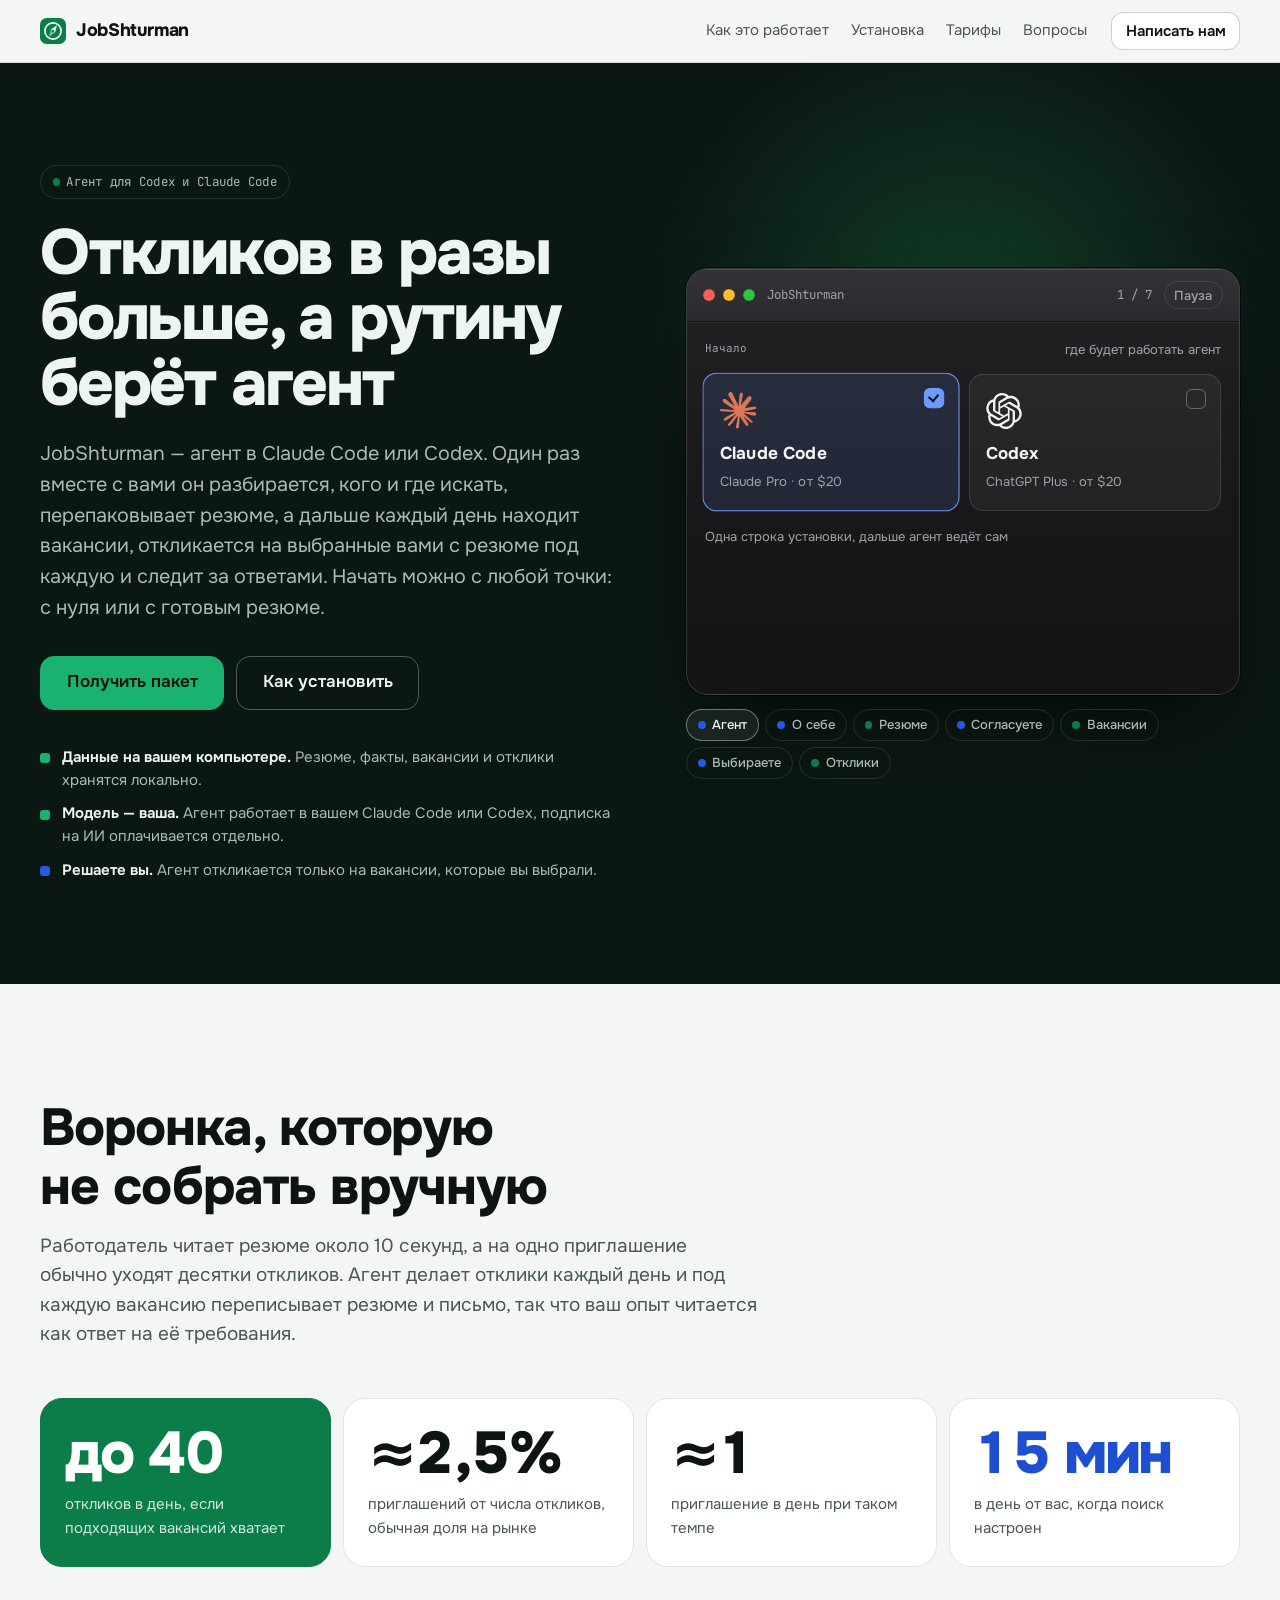
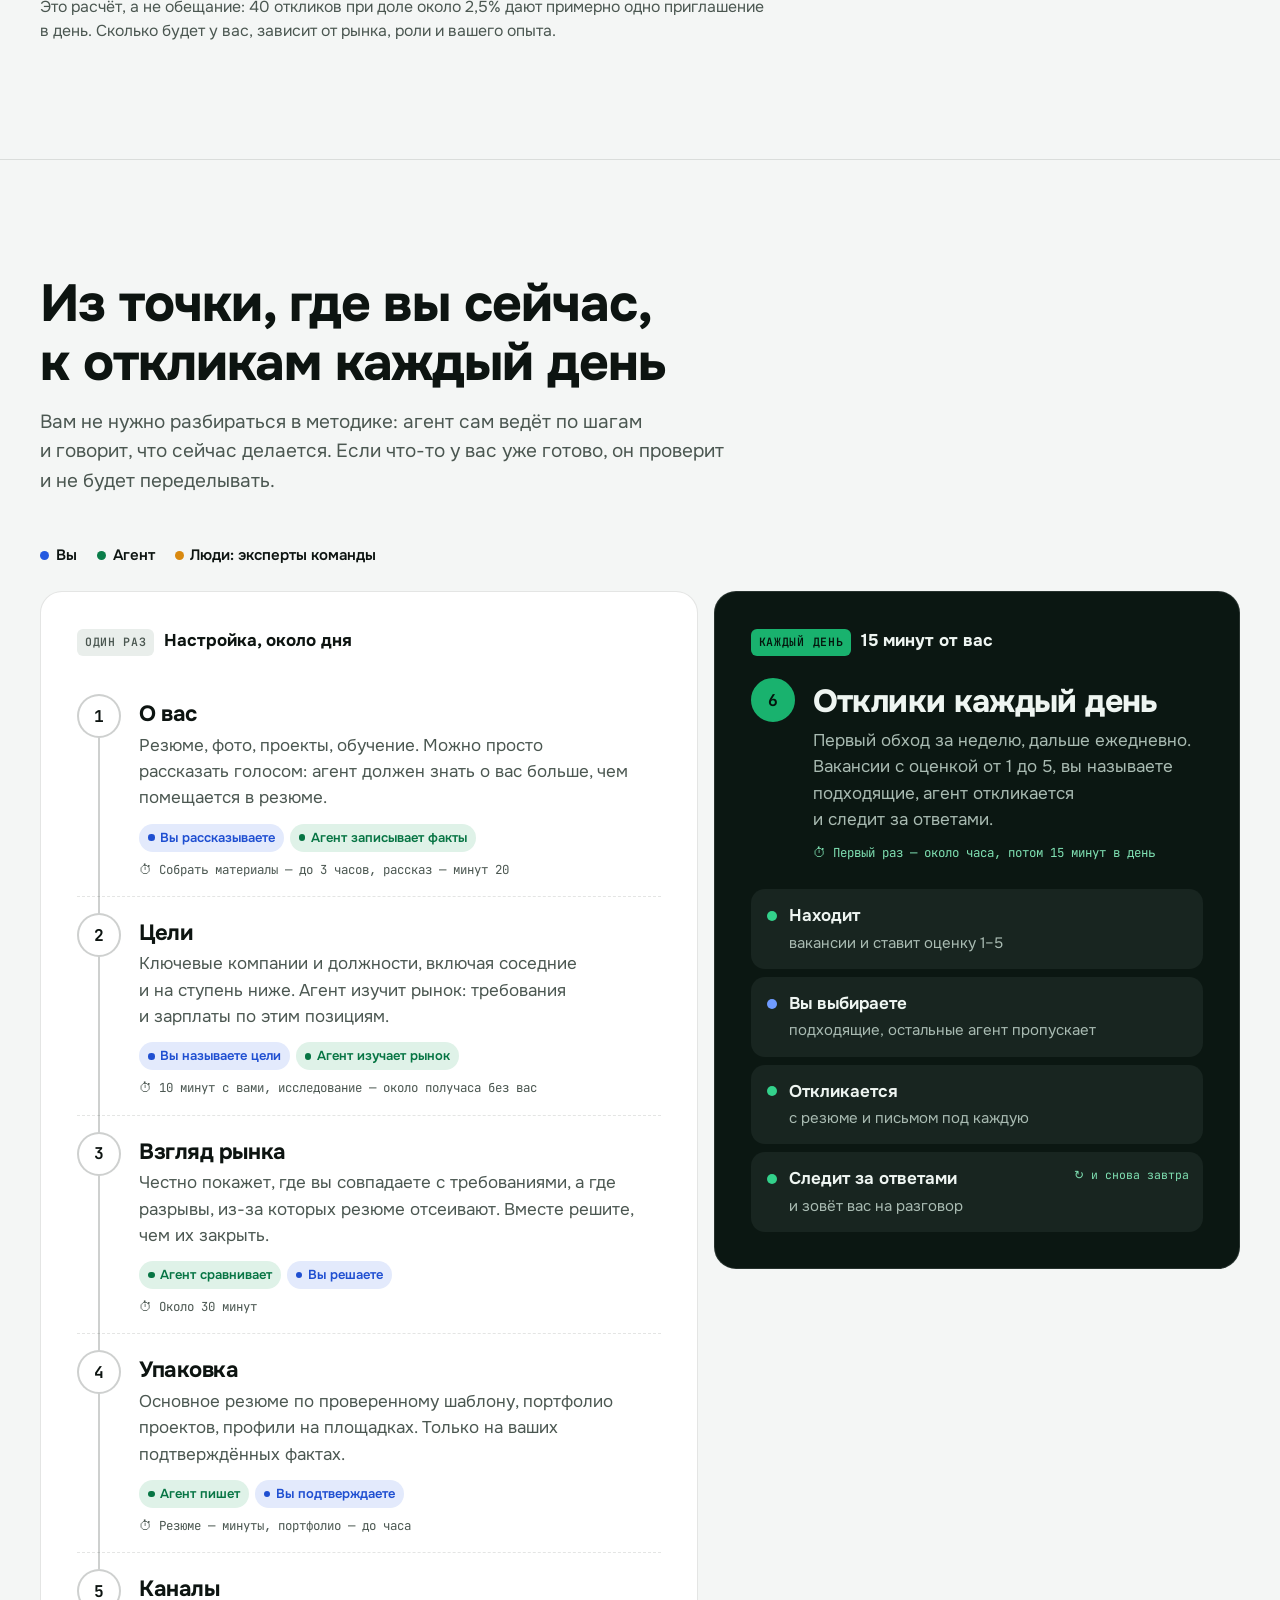
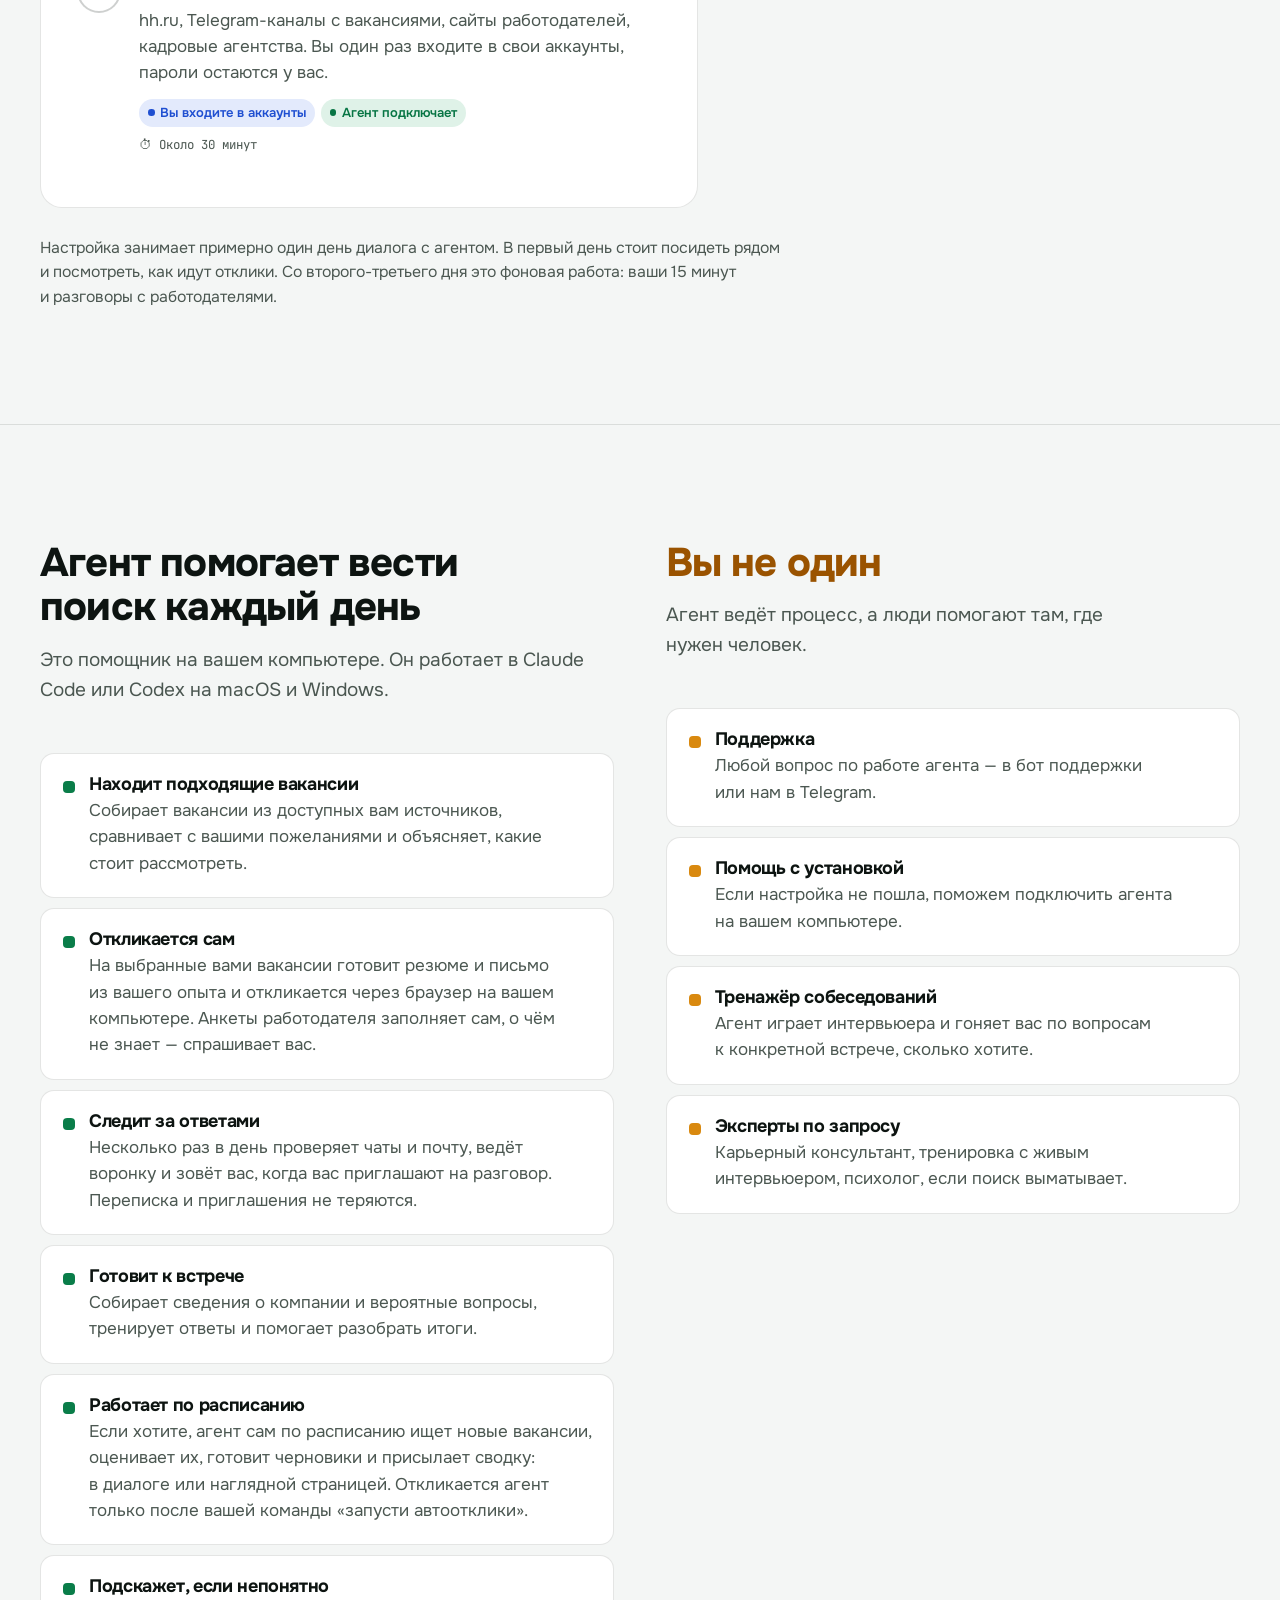
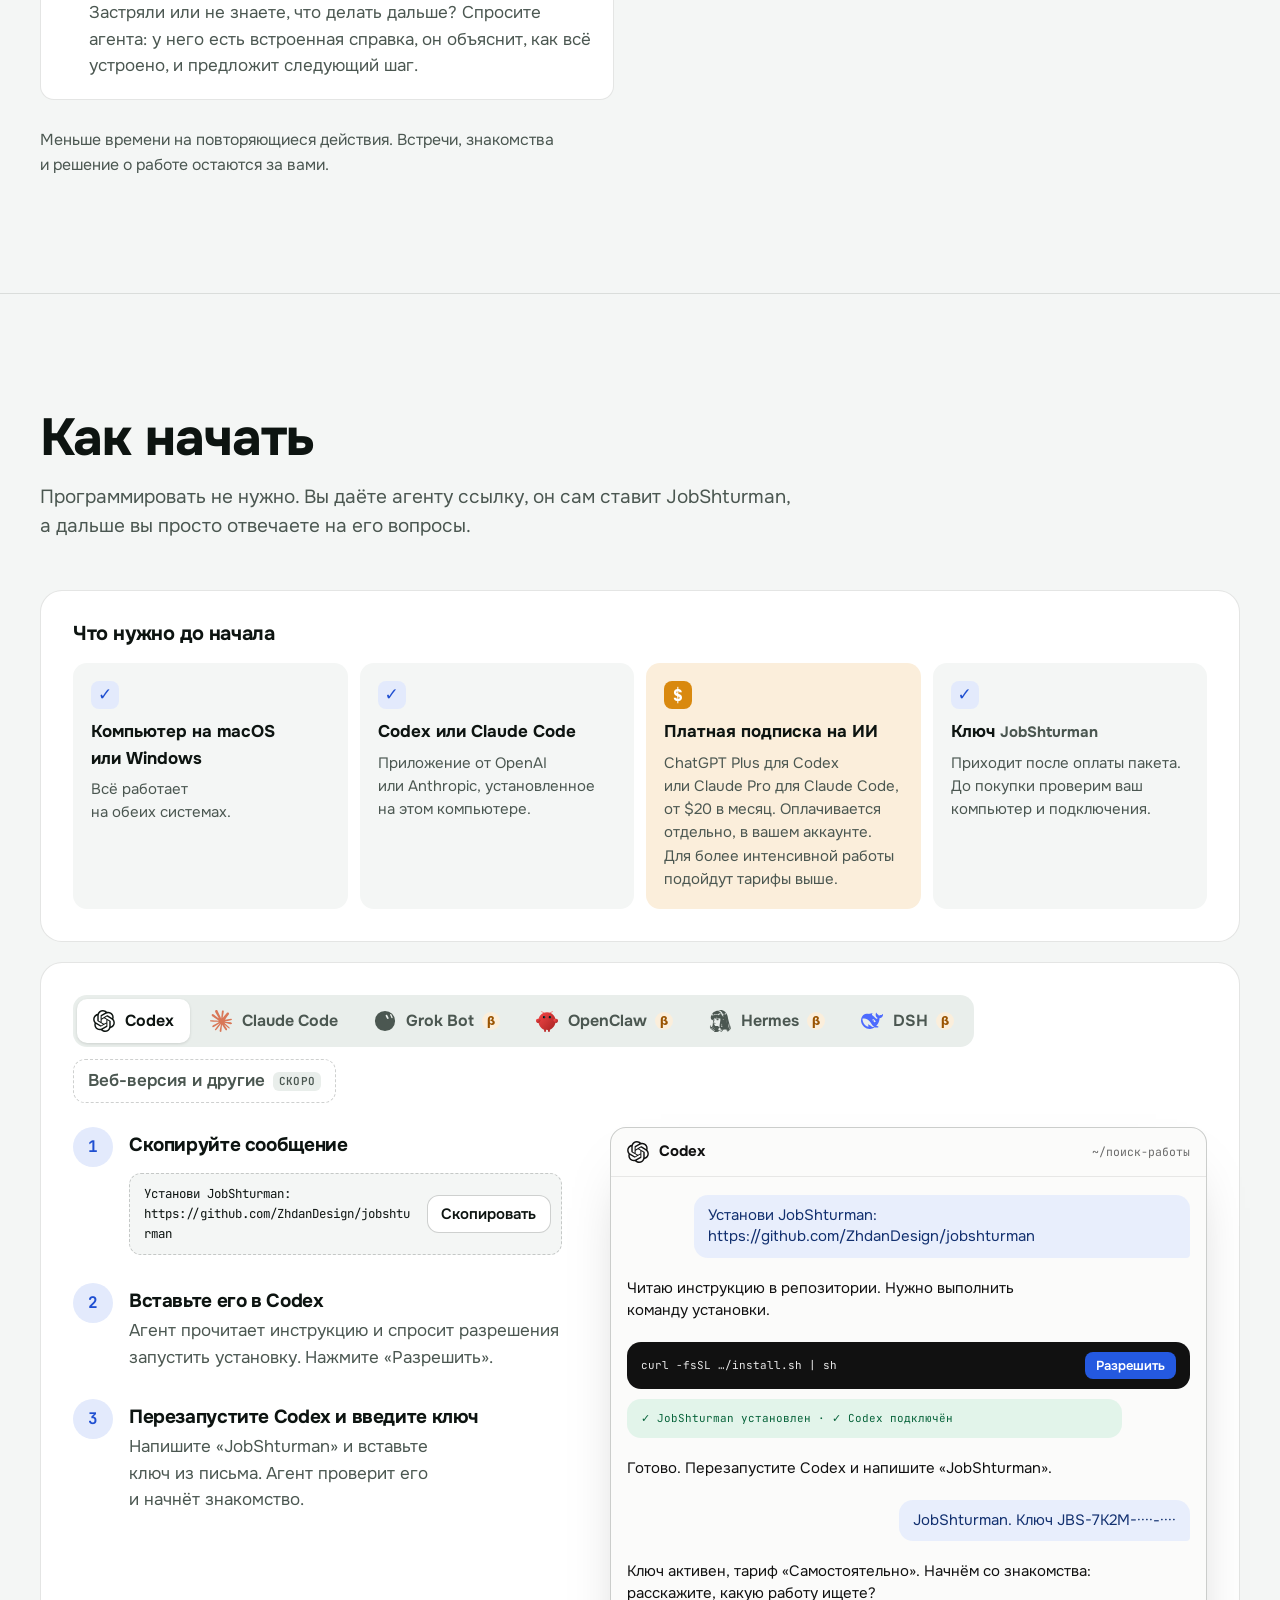
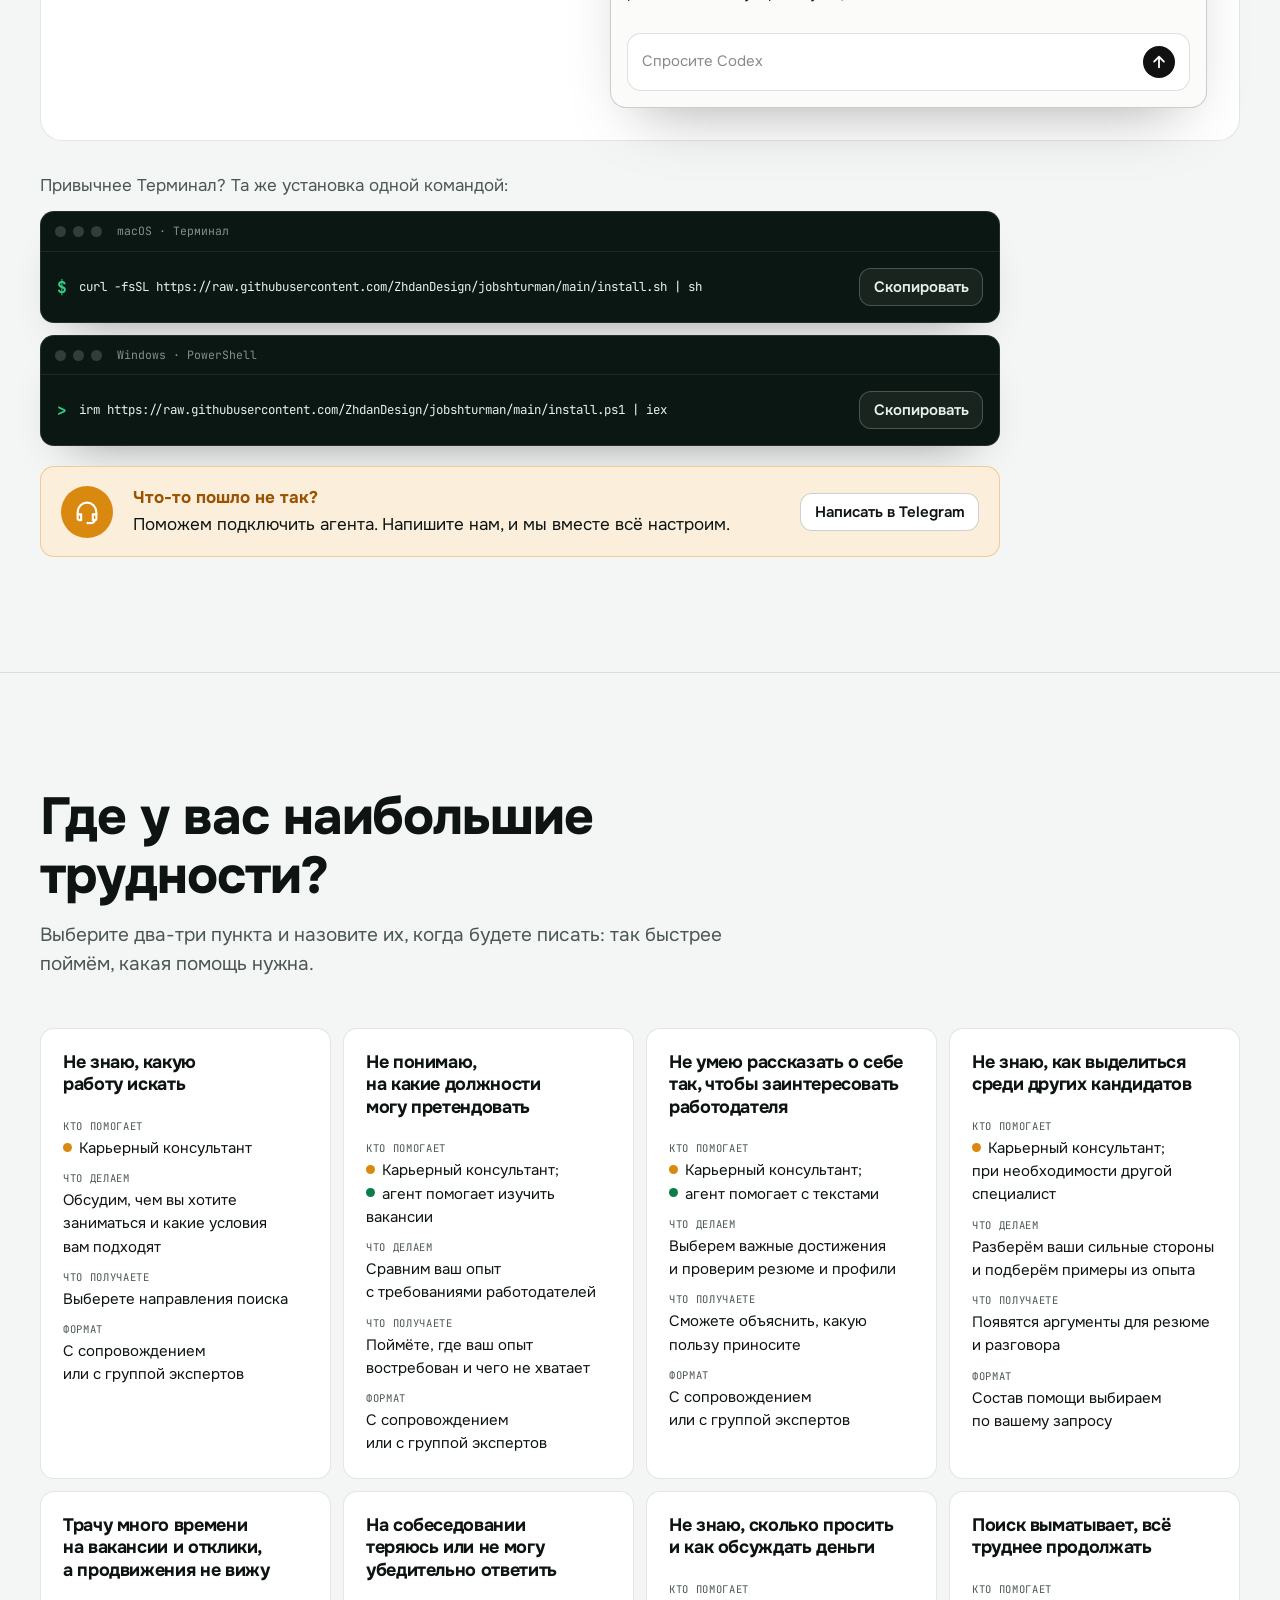
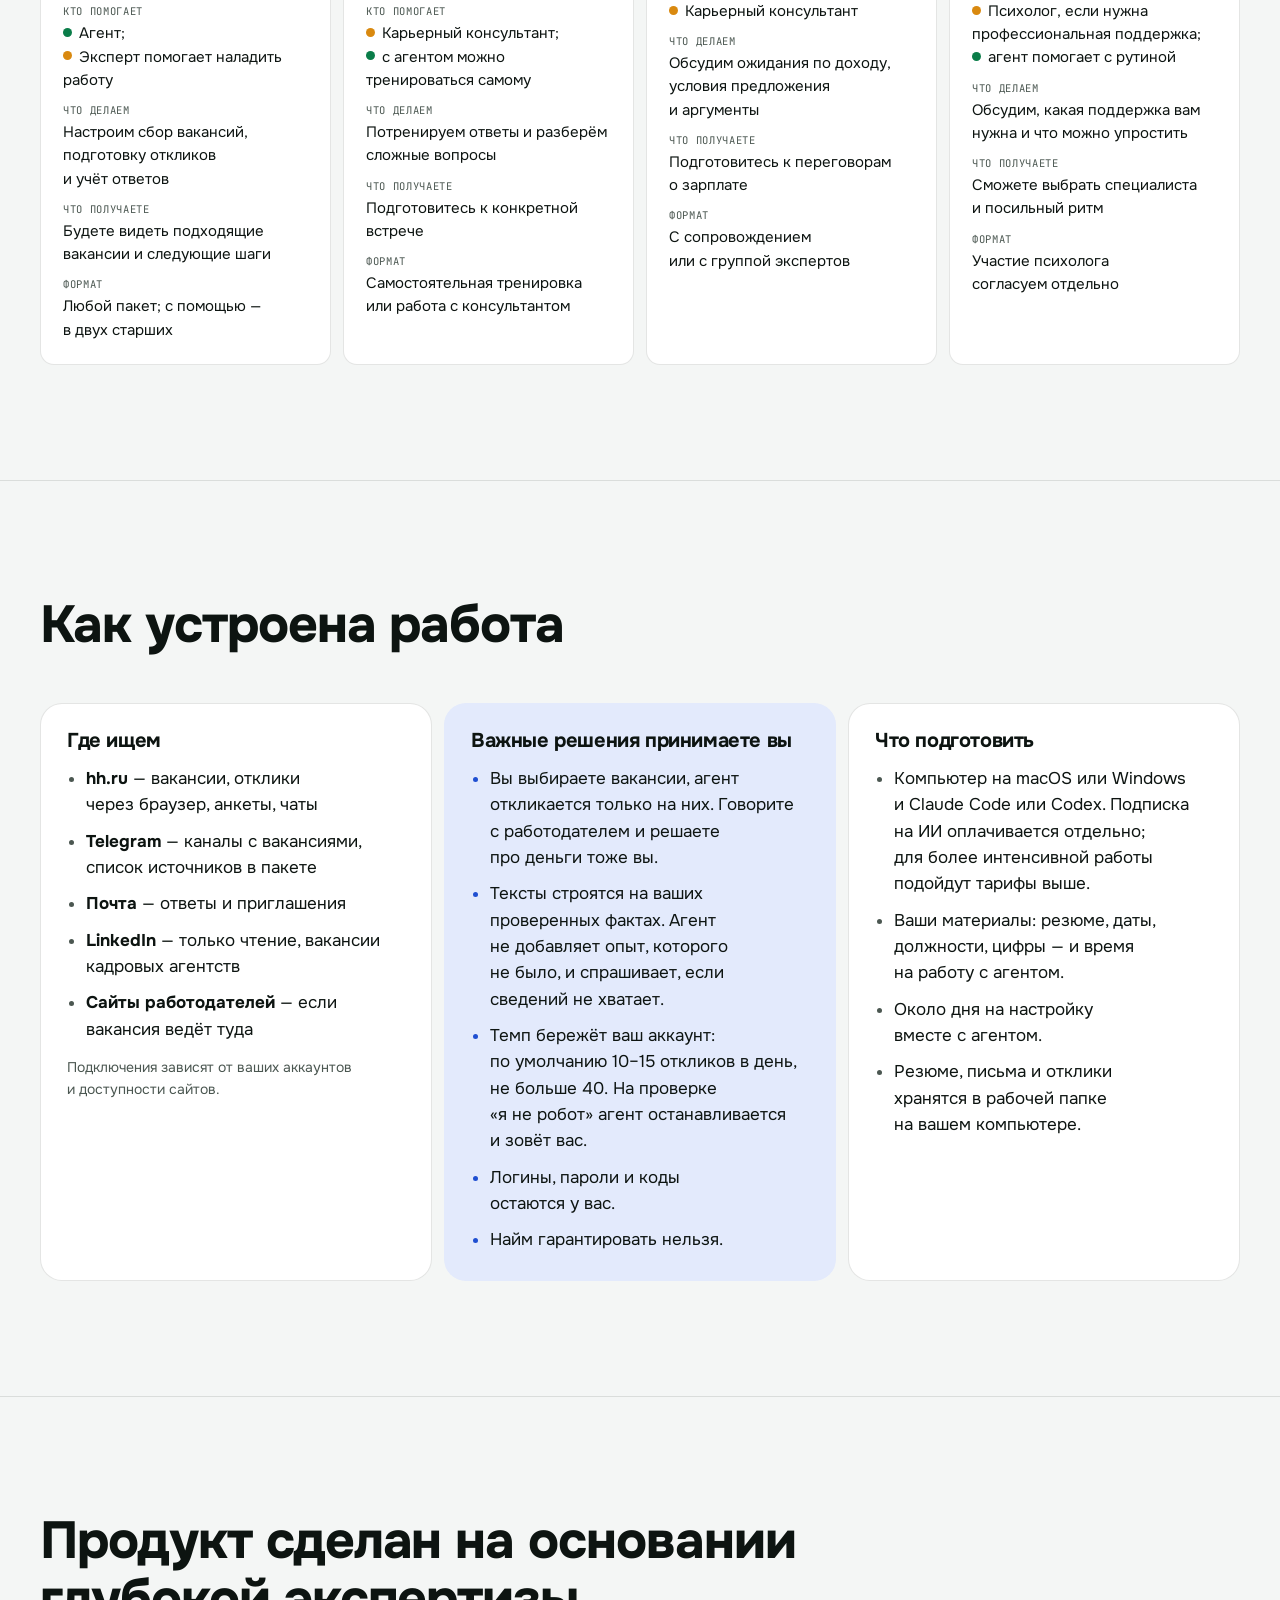
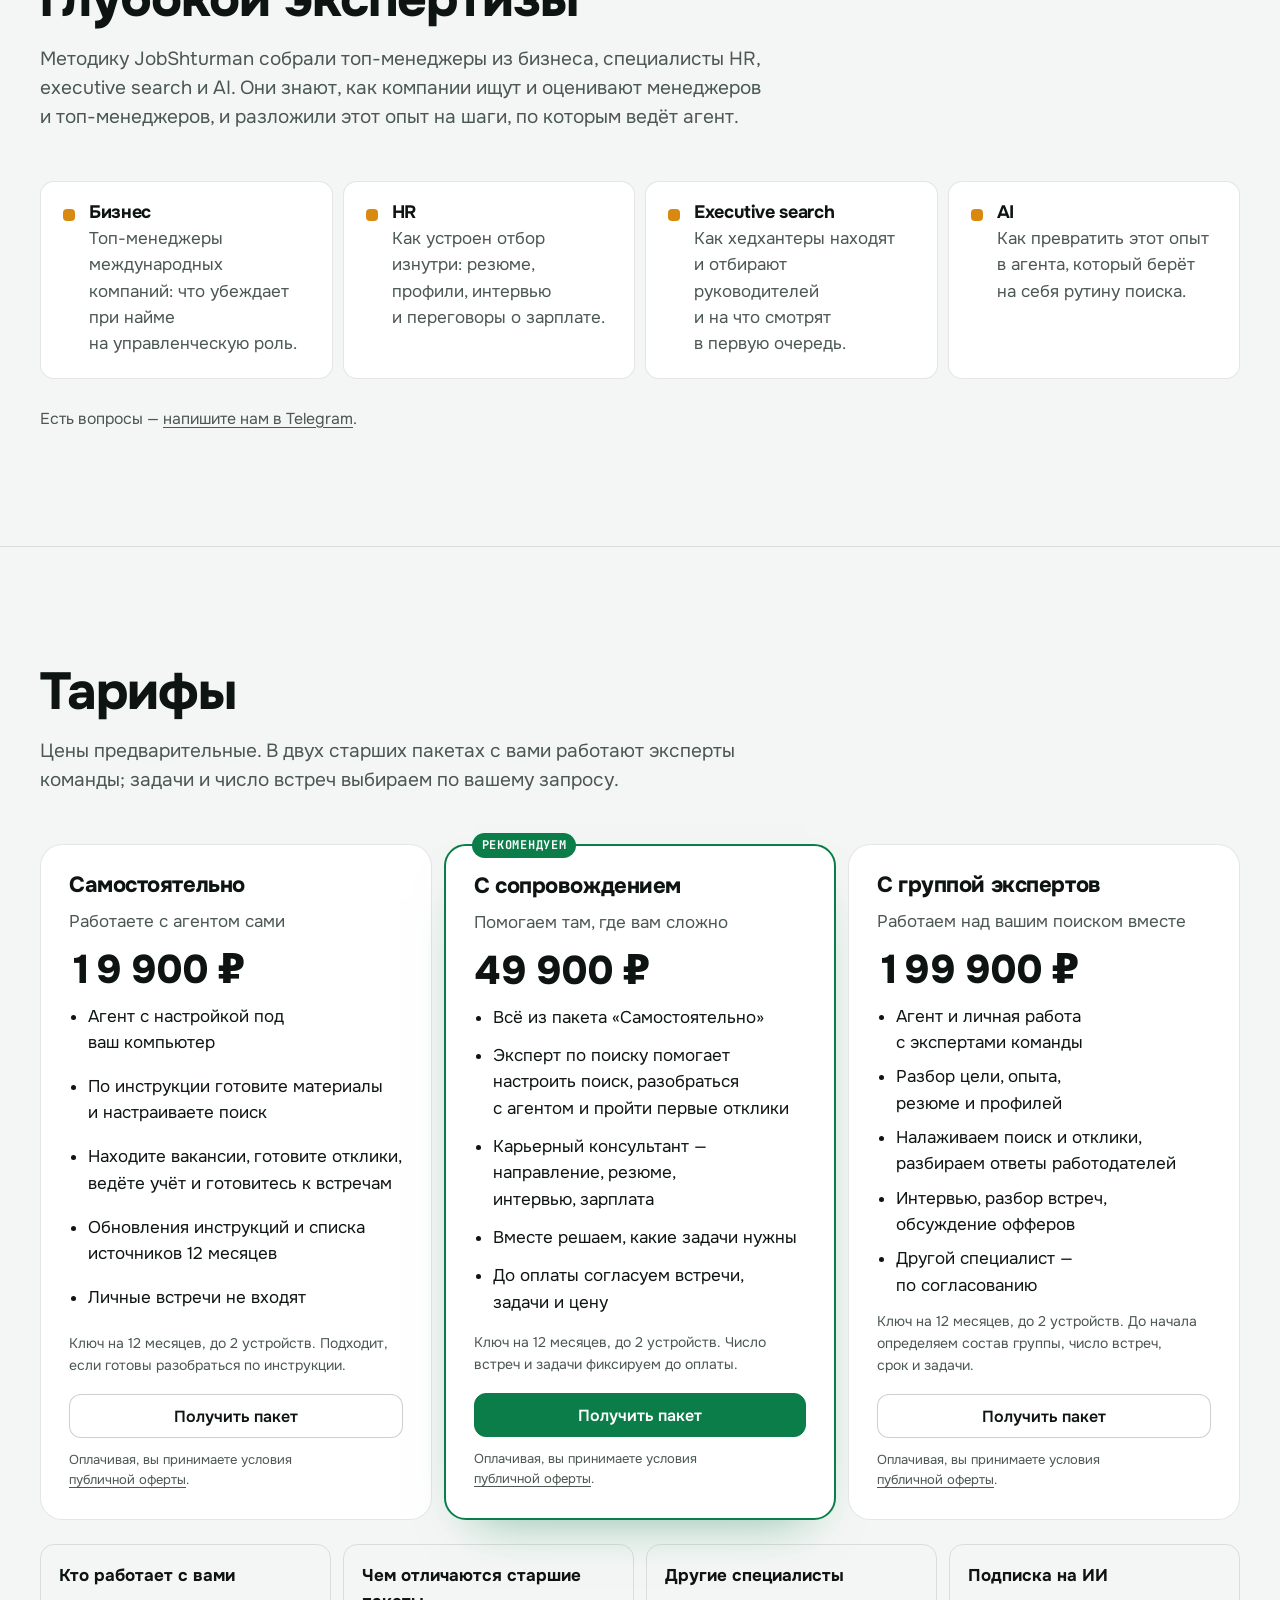
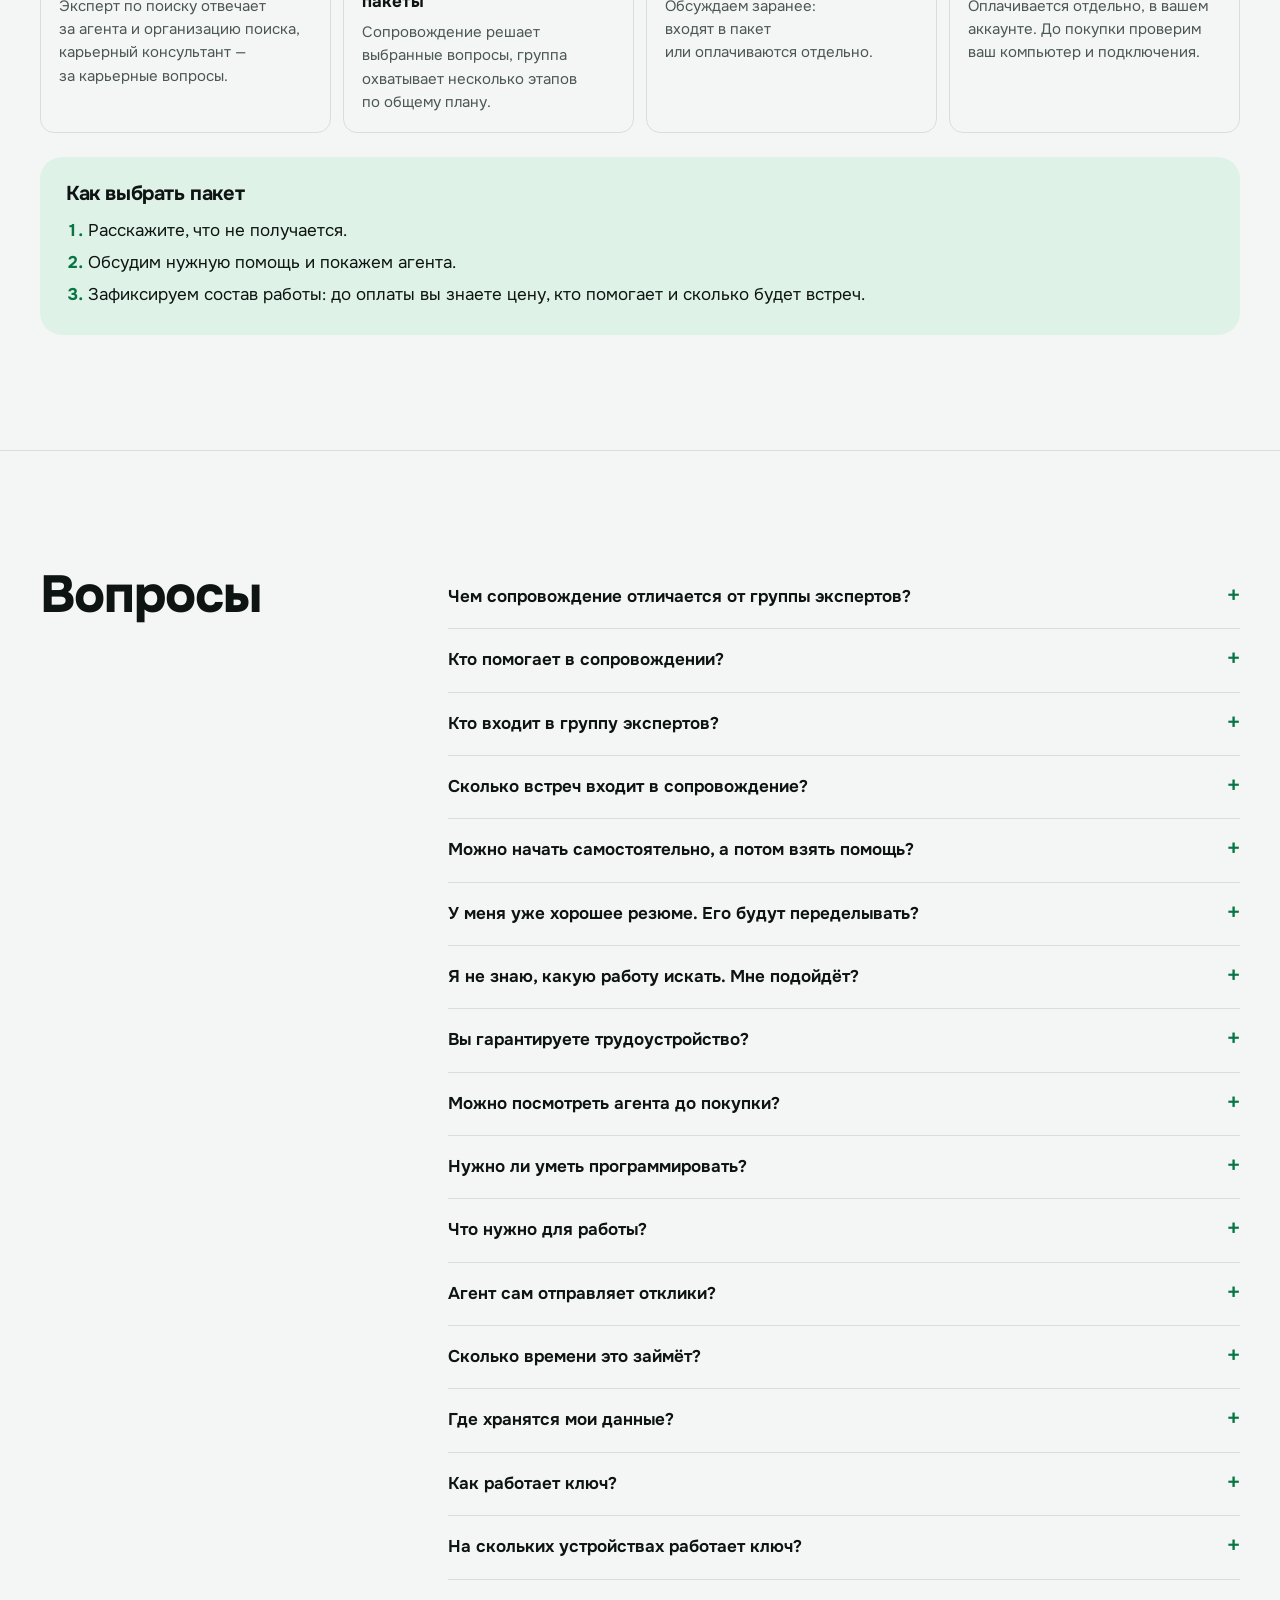
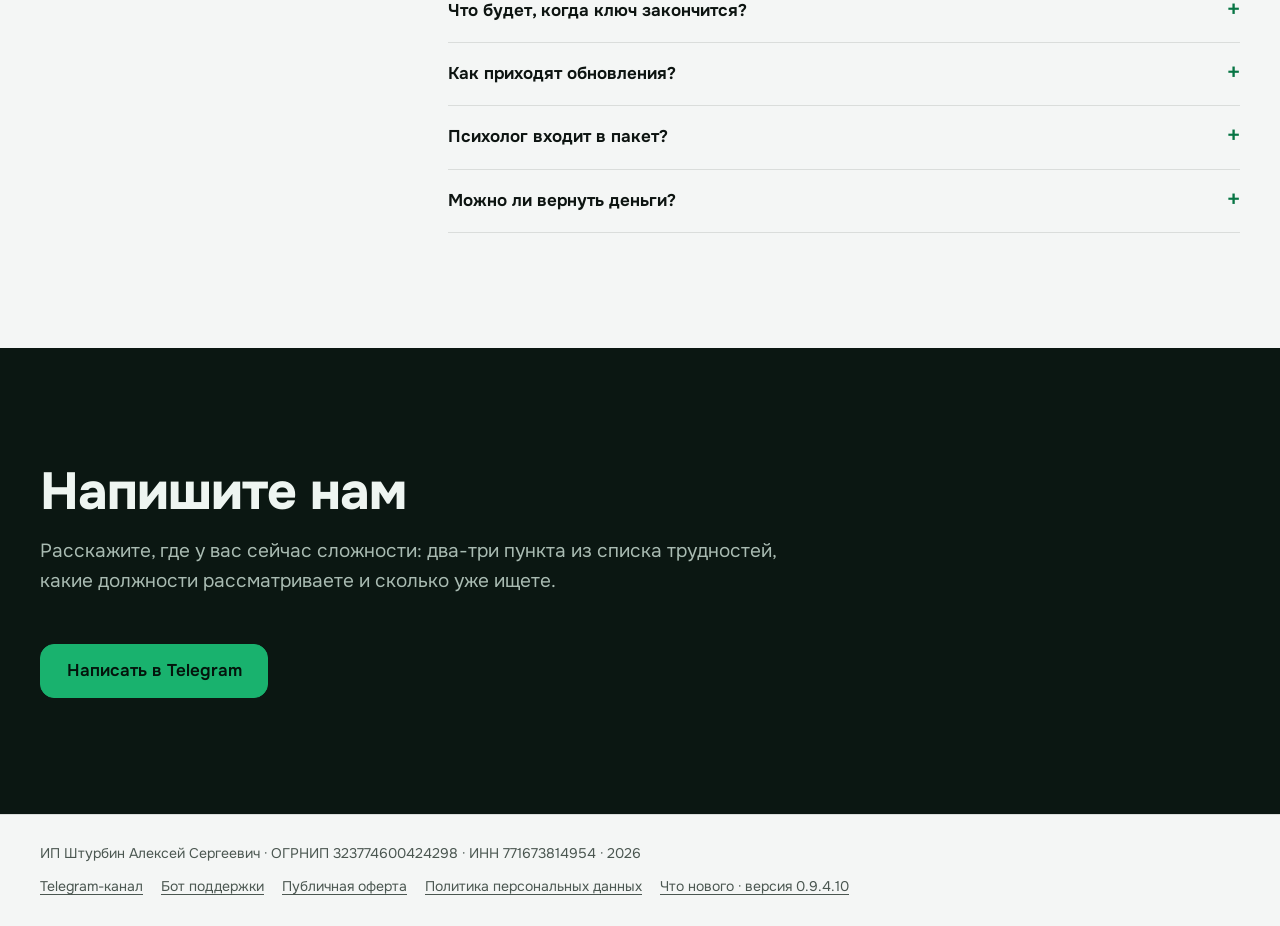
==== commit dde1027d: "fix(landing): depersonalized landing — methodology by a team of specialists ## Contribution — Zhdan " ====
--- a/landing/index.html
+++ b/landing/index.html
@@ -4,12 +4,12 @@
     <meta charset="utf-8">
     <meta name="viewport" content="width=device-width, initial-scale=1">
     <meta name="color-scheme" content="light dark">
-    <title>JobShturman — помощь в поиске работы от Алексея Штурбина</title>
+    <title>JobShturman — помощь в поиске работы для руководителей</title>
     <meta name="description" content="Агент в Claude Code или Codex берёт на себя рутину поиска работы: собирает вакансии, откликается на выбранные вами с резюме под каждую и следит за ответами. Откликов в разы больше, чем вручную. Данные остаются на вашем компьютере.">
     <meta property="og:type" content="website">
     <meta property="og:locale" content="ru_RU">
     <meta property="og:site_name" content="JobShturman" data-brand-attr="content">
-    <meta property="og:title" data-brand-attr="content" content="JobShturman — помощь в поиске работы от Алексея Штурбина">
+    <meta property="og:title" data-brand-attr="content" content="JobShturman — помощь в поиске работы для руководителей">
     <meta property="og:description" content="Агент откликается на выбранные вами вакансии с резюме под каждую и следит за ответами. Данные остаются на вашем компьютере.">
     <meta property="og:url" content="https://tools.owai.ru/jobshturman/">
     <link rel="canonical" href="https://tools.owai.ru/jobshturman/">
@@ -35,11 +35,9 @@
         <a href="#path">Как это работает</a>
         <a href="#how">Установка</a>
         <a href="#tariffs">Тарифы</a>
-        <a href="#faq">Вопросы</a>
-        <a href="alexey/">Об Алексее</a>
-        <a class="button primary nav-cta" href="https://t.me/Aleksei_Shturbin" data-link="author">Написать Алексею</a>
+        <a href="#faq">Вопросы</a><a class="button primary nav-cta" href="https://t.me/Aleksei_Shturbin" data-link="author">Написать нам</a>
       </nav>
-      <a class="button small header-cta" href="https://t.me/Aleksei_Shturbin" data-link="author" aria-label="Написать Алексею в Telegram"><svg class="tg-icon" viewBox="0 0 24 24" aria-hidden="true"><path d="M9.04 15.6l-.38 5.3c.54 0 .78-.23 1.06-.51l2.55-2.44 5.28 3.87c.97.53 1.65.25 1.91-.89l3.46-16.2c.31-1.43-.52-1.99-1.46-1.64L1.15 10.9c-1.39.54-1.37 1.32-.24 1.67l5.2 1.62L18.2 6.6c.57-.38 1.09-.17.66.21z"/></svg><span class="header-cta-label">Написать Алексею</span></a>
+      <a class="button small header-cta" href="https://t.me/Aleksei_Shturbin" data-link="author" aria-label="Написать нам в Telegram"><svg class="tg-icon" viewBox="0 0 24 24" aria-hidden="true"><path d="M9.04 15.6l-.38 5.3c.54 0 .78-.23 1.06-.51l2.55-2.44 5.28 3.87c.97.53 1.65.25 1.91-.89l3.46-16.2c.31-1.43-.52-1.99-1.46-1.64L1.15 10.9c-1.39.54-1.37 1.32-.24 1.67l5.2 1.62L18.2 6.6c.57-.38 1.09-.17.66.21z"/></svg><span class="header-cta-label">Написать нам</span></a>
       <button class="menu-toggle" type="button" aria-expanded="false" aria-controls="site-menu" aria-label="Открыть меню"><span></span><span></span><span></span></button>
     </header>
 
@@ -94,7 +92,7 @@
                 <div class="pane pane-resume">
                   <p class="pane-head"><span class="mono">resume_base.pdf</span><span class="count">из ваших фактов</span></p>
                   <div class="resume">
-                    <p class="r-title">Алексей Ш. · Коммерческий директор</p>
+                    <p class="r-title">Ирина К. · Коммерческий директор</p>
                     <p class="r-line"><mark>Рост продаж категории</mark> на ключевых рынках</p>
                     <p class="r-line">Команда продаж 300+ человек, <mark>36 рынков</mark></p>
                     <p class="r-line"><mark>Запуск дистрибуции</mark> в 4 новых регионах</p>
@@ -163,7 +161,7 @@
           <ul class="legend" aria-label="Кто что делает">
             <li><span class="dot dot-you" aria-hidden="true"></span>Вы</li>
             <li><span class="dot dot-agent" aria-hidden="true"></span>Агент</li>
-            <li><span class="dot dot-people" aria-hidden="true"></span>Люди: Алексей и эксперты</li>
+            <li><span class="dot dot-people" aria-hidden="true"></span>Люди: эксперты команды</li>
           </ul>
           <div class="phases">
             <div class="phase phase-setup">
@@ -262,7 +260,7 @@
               <p>Агент ведёт процесс, а люди помогают там, где нужен человек.</p>
             </div>
             <ul class="cards">
-              <li><h3>Поддержка</h3><p>Любой вопрос по работе агента — в бот поддержки или Алексею в Telegram.</p></li>
+              <li><h3>Поддержка</h3><p>Любой вопрос по работе агента — в бот поддержки или нам в Telegram.</p></li>
               <li><h3>Помощь с установкой</h3><p>Если настройка не пошла, поможем подключить агента на вашем компьютере.</p></li>
               <li><h3>Тренажёр собеседований</h3><p>Агент играет интервьюера и гоняет вас по вопросам к конкретной встрече, сколько хотите.</p></li>
               <li><h3>Эксперты по запросу</h3><p>Карьерный консультант, тренировка с живым интервьюером, психолог, если поиск выматывает.</p></li>
@@ -546,7 +544,7 @@
             <li>
               <h3>Трачу много времени на вакансии и отклики, а продвижения не вижу</h3>
               <dl>
-                <dt>Кто помогает</dt><dd><span class="who-line"><span class="nowrap"><span class="dot dot-agent"></span>Агент;</span></span><span class="who-line"><span class="nowrap"><span class="dot dot-people"></span>Алексей</span> помогает наладить работу</span></dd>
+                <dt>Кто помогает</dt><dd><span class="who-line"><span class="nowrap"><span class="dot dot-agent"></span>Агент;</span></span><span class="who-line"><span class="nowrap"><span class="dot dot-people"></span>Эксперт</span> помогает наладить работу</span></dd>
                 <dt>Что делаем</dt><dd>Настроим сбор вакансий, подготовку откликов и учёт ответов</dd>
                 <dt>Что получаете</dt><dd>Будете видеть подходящие вакансии и следующие шаги</dd>
                 <dt>Формат</dt><dd>Любой пакет; с помощью — в двух старших</dd>
@@ -626,22 +624,16 @@
       <section id="story" class="band story" aria-labelledby="story-title">
         <div class="wrap">
           <div class="section-head">
-            <h2 id="story-title">Алексей собрал агента во время собственного поиска работы</h2>
-            <p>Он ищет руководящую работу с 3 сентября 2026 года и постепенно передал рутину агенту. Так появился <span data-brand>JobShturman</span>.</p>
-          </div>
-          <div class="story-grid">
-            <div class="author">
-              <p>Алексей Штурбин — управляющий и коммерческий директор. 20 лет в международных компаниях (JTI, Nestlé, Philip Morris International): 36 рынков, команды от 300 человек, бюджеты до $100 млн. Сам строит решения на ИИ-агентах.</p>
-              <p class="author-links"><a href="alexey/">Подробнее об Алексее</a><a href="https://www.linkedin.com/in/alexey-shturbin">LinkedIn</a></p>
-            </div>
-            <dl class="bars" aria-label="Поиск Алексея за 46 дней">
-              <div style="--v:1"><dt>откликов за 46 дней</dt><dd>649</dd></div>
-              <div style="--v:.371"><dt>ответов от человека</dt><dd>241</dd></div>
-              <div style="--v:.048"><dt>приглашений на разговор</dt><dd>31</dd></div>
-              <div style="--v:.018"><dt>состоявшихся собеседований</dt><dd>12</dd></div>
-            </dl>
-          </div>
-          <p class="note">За 46 дней, с 3 сентября по 18 октября, предложения о работе ещё не было. Агент помог организовать поиск и добраться до разговоров, а оффер зависит от рынка, соответствия роли и встреч. У других кандидатов результаты будут своими.</p>
+            <h2 id="story-title">Продукт сделан на основании глубокой экспертизы</h2>
+            <p>Методику <span data-brand>JobShturman</span> собрали топ-менеджеры из бизнеса, специалисты HR, executive search и AI. Они знают, как компании ищут и оценивают менеджеров и топ-менеджеров, и разложили этот опыт на шаги, по которым ведёт агент.</p>
+          </div>
+          <ul class="cards team-cards">
+            <li><h3>Бизнес</h3><p>Топ-менеджеры международных компаний: что убеждает при найме на управленческую роль.</p></li>
+            <li><h3>HR</h3><p>Как устроен отбор изнутри: резюме, профили, интервью и переговоры о зарплате.</p></li>
+            <li><h3>Executive search</h3><p>Как хедхантеры находят и отбирают руководителей и на что смотрят в первую очередь.</p></li>
+            <li><h3>AI</h3><p>Как превратить этот опыт в агента, который берёт на себя рутину поиска.</p></li>
+          </ul>
+          <p class="note">Есть вопросы — <a href="https://t.me/Aleksei_Shturbin" data-link="author">напишите нам в Telegram</a>.</p>
         </div>
       </section>
 
@@ -649,7 +641,7 @@
         <div class="wrap">
           <div class="section-head">
             <h2 id="tariffs-title">Тарифы</h2>
-            <p>Цены предварительные. В двух старших пакетах участвуют Алексей и карьерный консультант; задачи и число встреч выбираем по вашему запросу.</p>
+            <p>Цены предварительные. В двух старших пакетах с вами работают эксперты команды; задачи и число встреч выбираем по вашему запросу.</p>
           </div>
           <div class="plans">
             <article class="plan" data-tariff="self">
@@ -674,7 +666,7 @@
               <p class="price" data-t="price">49&nbsp;900&nbsp;₽</p>
               <ul>
                 <li>Всё из пакета «Самостоятельно»</li>
-                <li>Алексей помогает настроить поиск, разобраться с агентом и пройти первые отклики</li>
+                <li>Эксперт по поиску помогает настроить поиск, разобраться с агентом и пройти первые отклики</li>
                 <li>Карьерный консультант — направление, резюме, интервью, зарплата</li>
                 <li>Вместе решаем, какие задачи нужны</li>
                 <li>До оплаты согласуем встречи, задачи и цену</li>
@@ -688,7 +680,7 @@
               <p class="plan-sub">Работаем над вашим поиском вместе</p>
               <p class="price" data-t="price">199&nbsp;900&nbsp;₽</p>
               <ul>
-                <li>Агент и личная работа с Алексеем и консультантом</li>
+                <li>Агент и личная работа с экспертами команды</li>
                 <li>Разбор цели, опыта, резюме и профилей</li>
                 <li>Налаживаем поиск и отклики, разбираем ответы работодателей</li>
                 <li>Интервью, разбор встреч, обсуждение офферов</li>
@@ -700,7 +692,7 @@
             </article>
           </div>
           <dl class="terms">
-            <div><dt>Кто работает с вами</dt><dd>Алексей отвечает за агента и организацию поиска, консультант — за карьерные вопросы.</dd></div>
+            <div><dt>Кто работает с вами</dt><dd>Эксперт по поиску отвечает за агента и организацию поиска, карьерный консультант — за карьерные вопросы.</dd></div>
             <div><dt>Чем отличаются старшие пакеты</dt><dd>Сопровождение решает выбранные вопросы, группа охватывает несколько этапов по общему плану.</dd></div>
             <div><dt>Другие специалисты</dt><dd>Обсуждаем заранее: входят в пакет или оплачиваются отдельно.</dd></div>
             <div><dt>Подписка на ИИ</dt><dd>Оплачивается отдельно, в вашем аккаунте. До покупки проверим ваш компьютер и подключения.</dd></div>
@@ -709,7 +701,7 @@
             <h3>Как выбрать пакет</h3>
             <ol>
               <li>Расскажите, что не получается.</li>
-              <li>Обсудим нужную помощь, Алексей покажет агента.</li>
+              <li>Обсудим нужную помощь и покажем агента.</li>
               <li>Зафиксируем состав работы: до оплаты вы знаете цену, кто помогает и сколько будет встреч.</li>
             </ol>
           </div>
@@ -723,15 +715,15 @@
           </div>
           <div class="faq-list">
             <details><summary>Чем сопровождение отличается от группы экспертов?</summary><p>Сопровождение решает выбранные вами вопросы. Группа экспертов охватывает несколько этапов поиска по общему плану.</p></details>
-            <details><summary>Кто помогает в сопровождении?</summary><p>Алексей — с агентом, поиском и откликами. Карьерный консультант — с выбором роли, резюме, интервью и зарплатой.</p></details>
-            <details><summary>Кто входит в группу экспертов?</summary><p>Алексей и карьерный консультант. Другие специалисты — по согласованию.</p></details>
+            <details><summary>Кто помогает в сопровождении?</summary><p>Эксперт по поиску — с агентом, поиском и откликами. Карьерный консультант — с выбором роли, резюме, интервью и зарплатой.</p></details>
+            <details><summary>Кто входит в группу экспертов?</summary><p>Эксперт по поиску и карьерный консультант. Другие специалисты, например из executive search, — по согласованию.</p></details>
             <details><summary>Сколько встреч входит в сопровождение?</summary><p>Зависит от вашего запроса. Число встреч, участников и задачи согласуем в переписке до оплаты, и эта договорённость становится частью договора.</p></details>
             <details><summary>Можно начать самостоятельно, а потом взять помощь?</summary><p>Да. Оплаченный пакет учтём.</p></details>
             <details><summary>У меня уже хорошее резюме. Его будут переделывать?</summary><p>Сначала проверим. Если резюме и профили уже готовы, агент пропустит эти шаги, а под каждую вакансию поменяет акценты и сохранит ваши факты.</p></details>
             <details><summary>Я не знаю, какую работу искать. Мне подойдёт?</summary><p>Да: с этим работает карьерный консультант в сопровождении. Можно начать и с разбора вместе с агентом.</p></details>
             <details><summary>Вы гарантируете трудоустройство?</summary><p>Нет. Решение о найме принимает работодатель.</p></details>
-            <details><summary>Можно посмотреть агента до покупки?</summary><p>Да, Алексей покажет его на созвоне.</p></details>
-            <details><summary>Нужно ли уметь программировать?</summary><p>Нет. Установка идёт по инструкции, а в сопровождении Алексей поможет.</p></details>
+            <details><summary>Можно посмотреть агента до покупки?</summary><p>Да, покажем его на созвоне.</p></details>
+            <details><summary>Нужно ли уметь программировать?</summary><p>Нет. Установка идёт по инструкции, а в сопровождении поможем.</p></details>
             <details><summary>Что нужно для работы?</summary><p>Компьютер на macOS или Windows и Claude Code или Codex. Подписка на ИИ оплачивается отдельно. Для более интенсивной работы подойдут тарифы выше.</p></details>
             <details><summary>Агент сам отправляет отклики?</summary><p>Да, но только на вакансии, которые вы выбрали. Он откликается через браузер на вашем компьютере, в ваших аккаунтах, и прикладывает резюме под вакансию. Темп ограничен, чтобы площадки не приняли вас за робота; на проверке «я не робот» или входе агент останавливается и зовёт вас.</p></details>
             <details><summary>Сколько времени это займёт?</summary><p>Настройка — примерно день диалога с агентом, больше всего уходит на сбор материалов о себе. Потом около 15 минут в день плюс разговоры с работодателями.</p></details>
@@ -749,13 +741,11 @@
       <section class="contact" id="contact" aria-labelledby="contact-title">
         <div class="wrap">
           <div class="section-head">
-            <h2 id="contact-title">Напишите Алексею</h2>
+            <h2 id="contact-title">Напишите нам</h2>
             <p>Расскажите, где у вас сейчас сложности: два-три пункта из списка трудностей, какие должности рассматриваете и сколько уже ищете.</p>
           </div>
           <div class="actions">
-            <a class="button primary large" href="https://t.me/Aleksei_Shturbin" data-link="author">Telegram @Aleksei_Shturbin</a>
-            <a class="button ghost large" href="mailto:alexeyshturbin@gmail.com" data-link="mail">alexeyshturbin@gmail.com</a>
-          </div>
+            <a class="button primary large" href="https://t.me/Aleksei_Shturbin" data-link="author">Написать в Telegram</a></div>
         </div>
       </section>
     </main>
--- a/landing/styles.css
+++ b/landing/styles.css
@@ -143,7 +143,7 @@
 .site-header nav a:hover, .site-header nav a[aria-current] { color: var(--ink); }
 /* На страницах без меню (оферта, политика, «Что нового») кнопка прижата вправо */
 .site-header > .wordmark + .button { margin-inline-start: auto; }
-/* Гамбургер и кнопка «Написать Алексею» в меню видны только на узком экране */
+/* Гамбургер и кнопка «Написать нам» в меню видны только на узком экране */
 .menu-toggle { display: none; flex: none; flex-direction: column; justify-content: center; gap: 5px; inline-size: 40px; block-size: 40px; padding: 0 10px; border: 1px solid var(--line); border-radius: 10px; background: transparent; color: var(--ink); cursor: pointer; }
 .menu-toggle span { display: block; block-size: 2px; border-radius: 2px; background: currentColor; transition: transform .2s, opacity .2s; }
 .menu-open .menu-toggle span:nth-child(1) { transform: translateY(7px) rotate(45deg); }
@@ -182,18 +182,6 @@
 .facts li::before { content: ""; position: absolute; left: 0; top: .5em; inline-size: 10px; block-size: 10px; border-radius: 3px; background: #19b26e; }
 .facts li:nth-child(3)::before { background: var(--you-solid); }
 .facts strong { color: var(--hero-ink); font-weight: 650; }
-
-/* Страница Алексея: человек, поэтому акцент янтарный */
-.profile-role { margin-block: -8px 18px; font-size: 1.25rem; font-weight: 650; color: var(--p, #f5b453); }
-.profile-photo { justify-self: center; inline-size: min(100%, 440px); }
-.profile-photo img { display: block; inline-size: 100%; block-size: auto; aspect-ratio: 1; object-fit: cover; border-radius: 32px; border: 3px solid #f5b453; box-shadow: 0 40px 80px -30px rgb(0 0 0 / 60%); }
-.profile-numbers > div:first-child { background: var(--people-solid); border-color: var(--people-solid); color: #fff; }
-.profile-numbers > div:first-child dt { color: rgb(255 255 255 / 85%); }
-.does { list-style: none; padding: 0; display: grid; grid-template-columns: repeat(3, minmax(0, 1fr)); gap: 12px; counter-reset: does; }
-.does li { counter-increment: does; display: grid; align-content: start; gap: 8px; padding: 24px; border-radius: var(--radius-lg); background: var(--surface); border: 1px solid var(--line); color: var(--muted); }
-.does li::before { content: counter(does, decimal-leading-zero); font: 700 .875rem/1 var(--mono); color: var(--people); margin-block-end: 6px; }
-.does b { display: block; color: var(--ink); font-size: 1.125rem; }
-.profile-note { margin-block-start: 28px; max-inline-size: 760px; font-size: 1.1875rem; padding-inline-start: 18px; border-inline-start: 3px solid var(--people-solid); }
 
 /* Hero scene — the looping product demo */
 .hero-demo { min-inline-size: 0; }
@@ -538,16 +526,10 @@
 .rules p { margin-block-start: 14px; }
 
 /* Story */
-.story-grid { display: grid; grid-template-columns: minmax(0, .9fr) minmax(0, 1.1fr); gap: clamp(24px, 4vw, 56px); align-items: center; }
-.author p:first-child { font-size: 1.1875rem; }
-.author-links { display: flex; flex-wrap: wrap; gap: 18px; margin-block-start: 18px; font-weight: 600; }
-.bars { display: grid; gap: 14px; }
-.bars > div { display: grid; grid-template-columns: 1fr auto; gap: 6px 12px; align-items: baseline; }
-.bars dt { color: var(--muted); }
-.bars dd { font-size: 1.75rem; font-weight: 800; font-variant-numeric: tabular-nums; letter-spacing: -0.02em; }
-.bars > div::before, .bars > div::after { content: ""; grid-row: 2; grid-column: 1 / -1; block-size: 10px; border-radius: 5px; }
-.bars > div::before { background: var(--surface-2); }
-.bars > div::after { inline-size: max(calc(var(--v) * 100%), 10px); background: var(--agent-solid); }
+.team-cards { grid-template-columns: repeat(4, minmax(0, 1fr)); }
+@media (max-width: 1080px) { .team-cards { grid-template-columns: repeat(2, minmax(0, 1fr)); } }
+.team-cards li { align-content: start; }
+.team-cards li::before { background: var(--people-solid); }
 
 /* Tariffs */
 .plans { display: grid; grid-template-columns: repeat(3, minmax(0, 1fr)); gap: 12px; align-items: stretch; }
@@ -631,21 +613,20 @@
   .site-header { gap: 12px; }
   .site-header > .button { margin-inline-start: auto; }
   .menu-toggle { display: flex; margin-inline-start: auto; }
-  /* Где есть гамбургер, «Написать Алексею» живёт только в меню */
+  /* Где есть гамбургер, «Написать нам» живёт только в меню */
   .site-header:has(.menu-toggle) > .header-cta { display: none; }
   .site-header nav { display: none; position: absolute; inset-inline: 0; top: 100%; flex-direction: column; gap: 0; margin: 0; padding: 8px var(--gutter) 20px; background: var(--bg); border-bottom: 1px solid var(--line); box-shadow: 0 12px 24px rgb(0 0 0 / 12%); font-size: 1.0625rem; }
   .menu-open nav { display: flex; }
   .site-header nav a { padding: 12px 0; color: var(--ink); border-bottom: 1px solid var(--line); }
   .site-header nav .nav-cta { display: flex; justify-content: center; margin-block-start: 16px; padding: .8em 1.5em; border-bottom: 0; color: #fff; }
   .numbers { grid-template-columns: repeat(2, minmax(0, 1fr)); }
-  .phases, .duo, .panel, .rules, .plans, .story-grid, .faq-wrap { grid-template-columns: 1fr; }
-  .does { grid-template-columns: 1fr 1fr; }
+  .phases, .duo, .panel, .rules, .plans, .team-cards, .faq-wrap { grid-template-columns: 1fr; }
   .phase-daily { position: static; }
   .plan.featured { order: -1; }
 }
 @media (max-width: 560px) {
   body { font-size: 1rem; }
-  /* Шапка на телефоне: плотный фон и круглая кнопка Telegram вместо «Написать Алексею» */
+  /* Шапка на телефоне: плотный фон и круглая кнопка Telegram вместо «Написать нам» */
   .site-header { background: var(--bg); backdrop-filter: none; -webkit-backdrop-filter: none; }
   /* .button.small иначе оставляет боковые отступы и сжимает иконку */
   .button.header-cta { inline-size: 40px; block-size: 40px; padding: 0; justify-content: center; border-radius: 50%; background: #27a7e7; border-color: #27a7e7; color: #fff; }
@@ -655,8 +636,6 @@
   .numbers > div { padding: 20px 18px; }
   .scene-body { padding: 14px; min-block-size: 330px; }
   .scene-step { display: none; }
-  .does { grid-template-columns: 1fr; }
-  .profile-photo { order: -1; inline-size: min(70%, 280px); justify-self: start; }
   .scene:not([data-scene="1"]) .scene-title > :is(.ag-sep, [data-brand]) { display: none; }
   .scene-bar .scene-pause { margin-inline-start: auto; }
   .f-row { grid-template-columns: 92px 34px 1fr; }
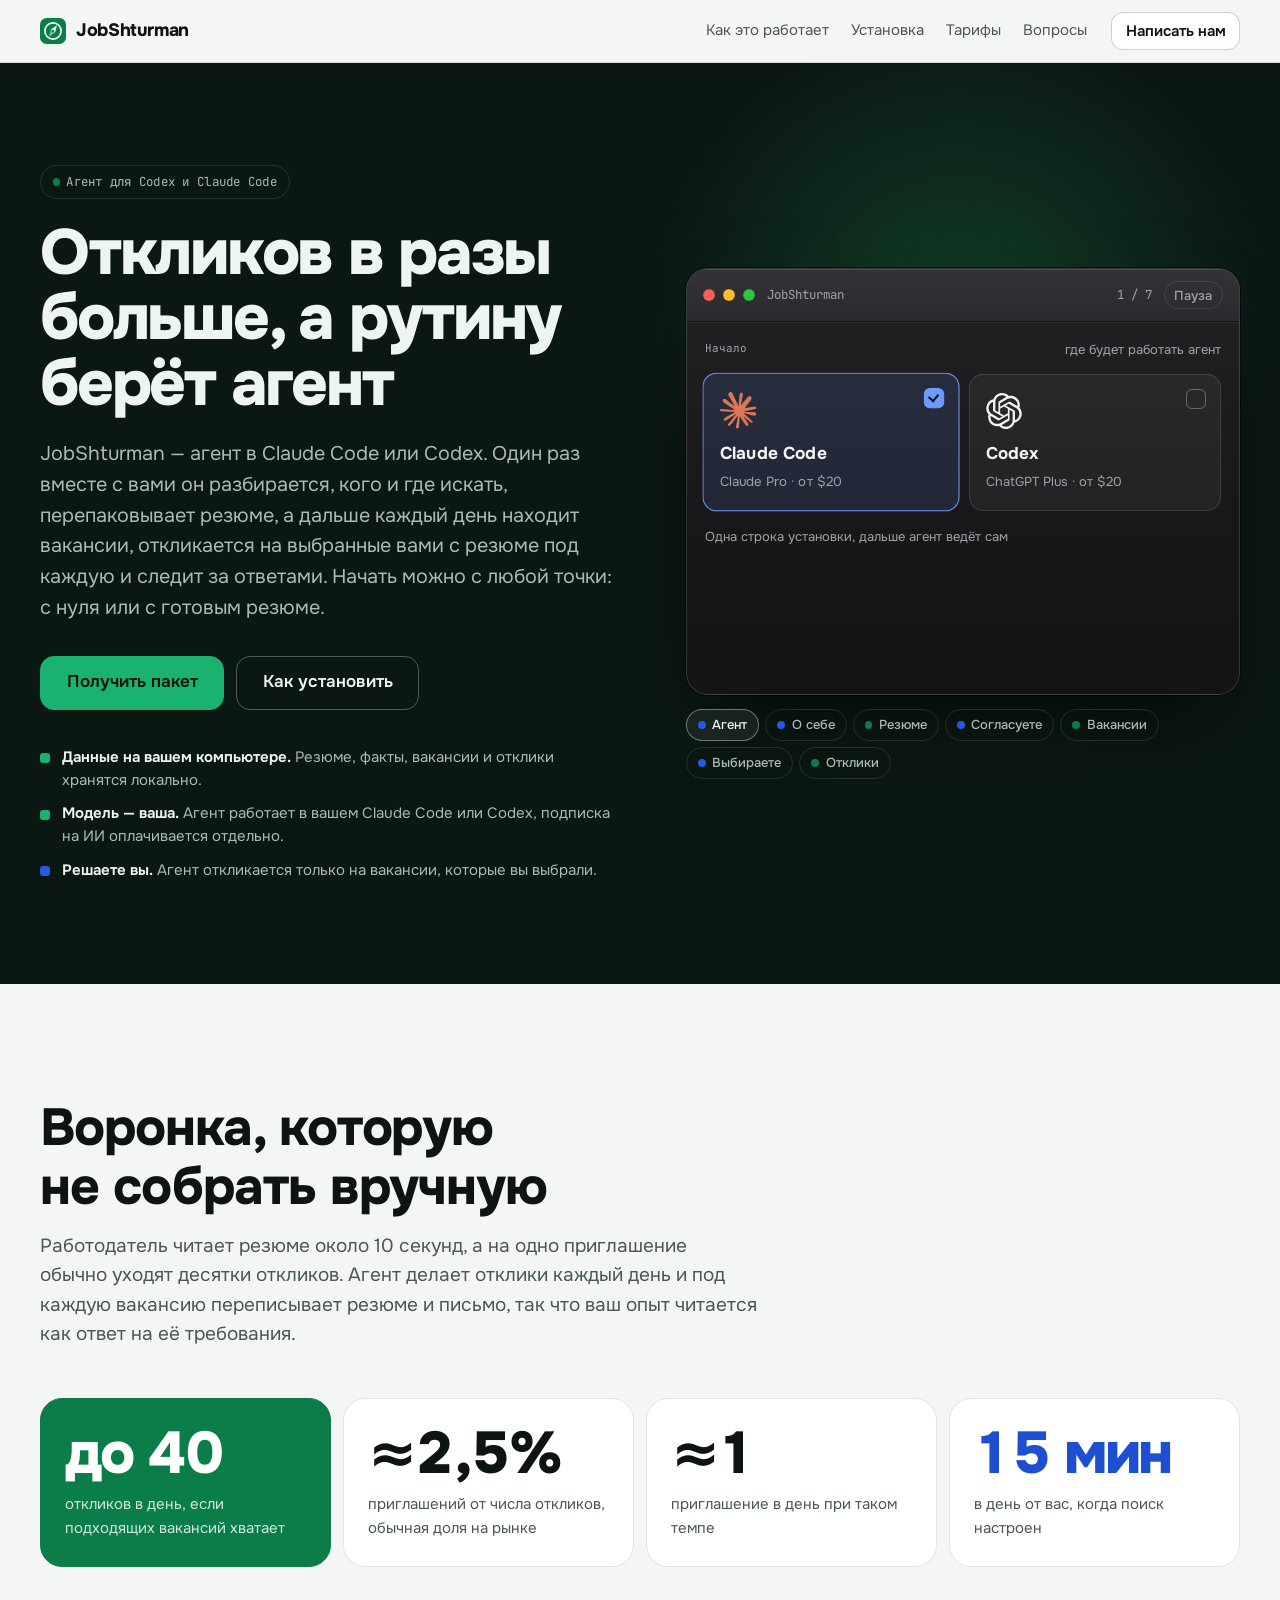
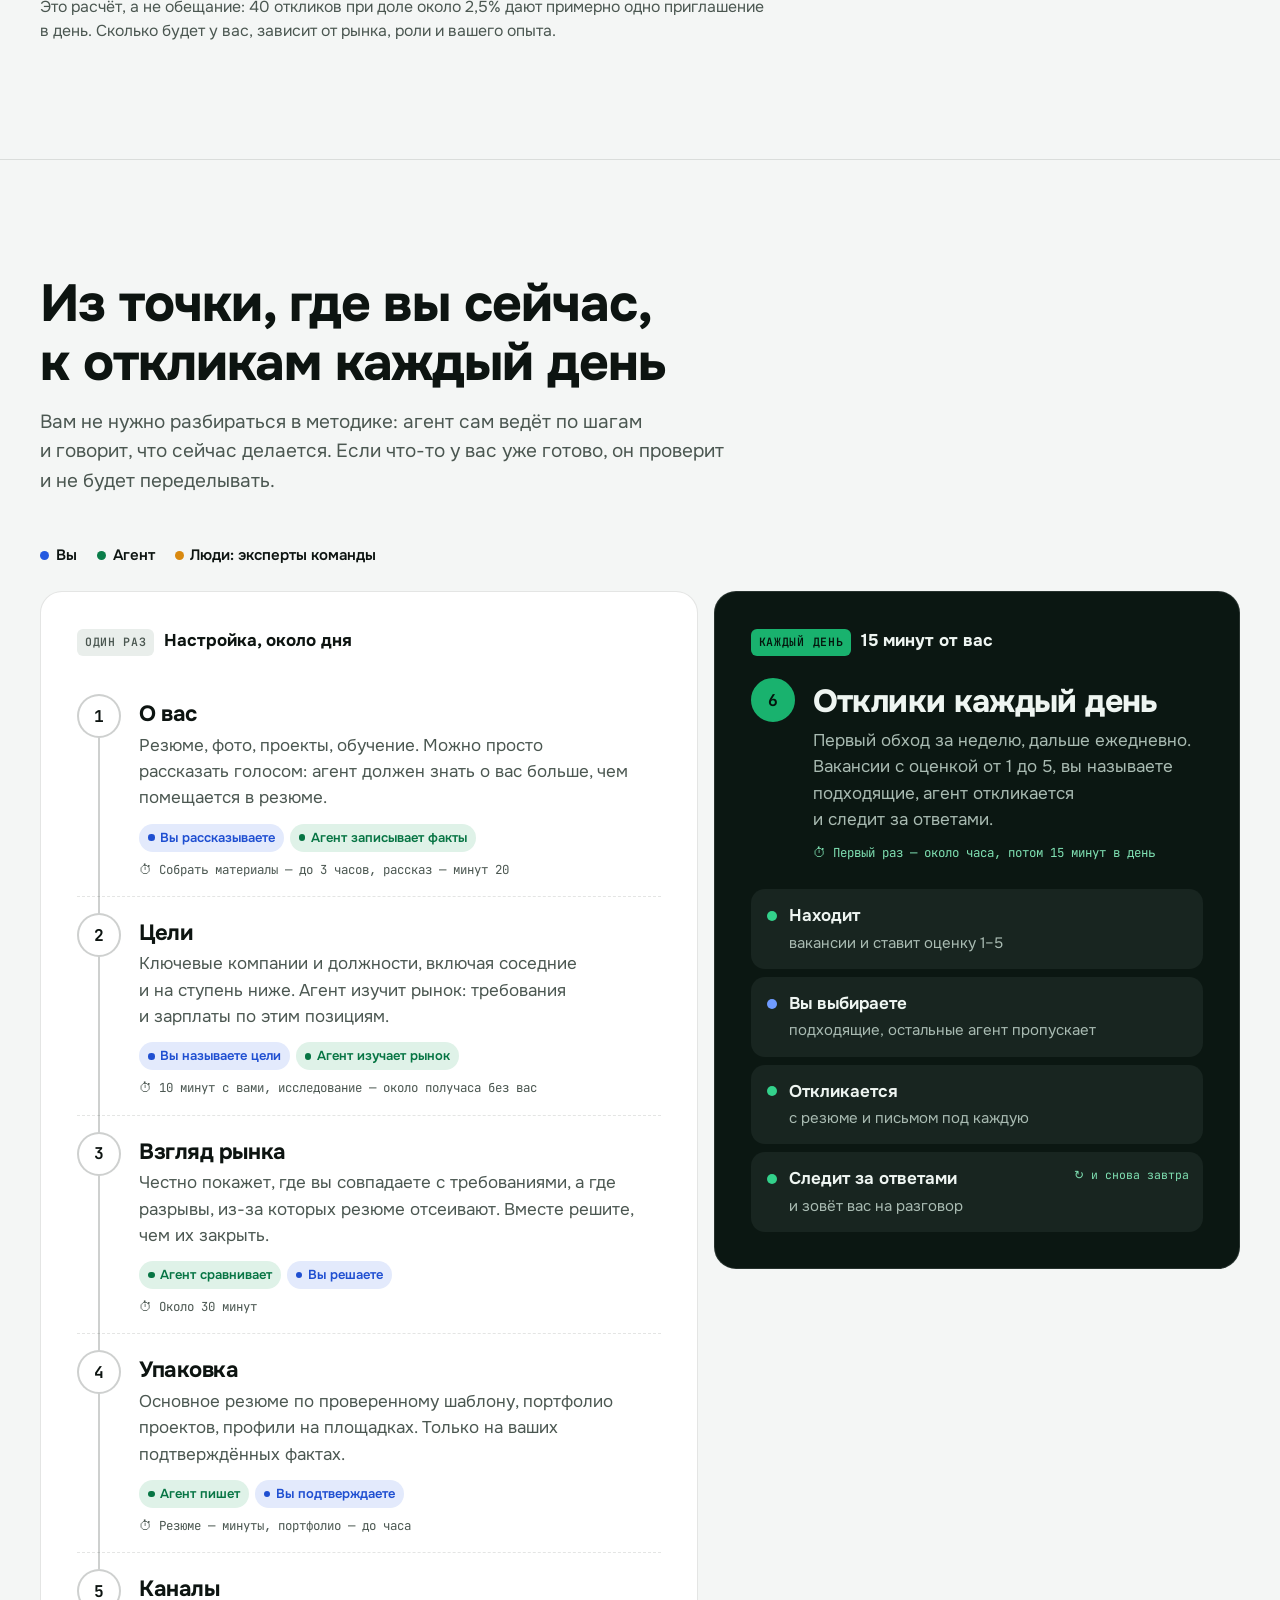
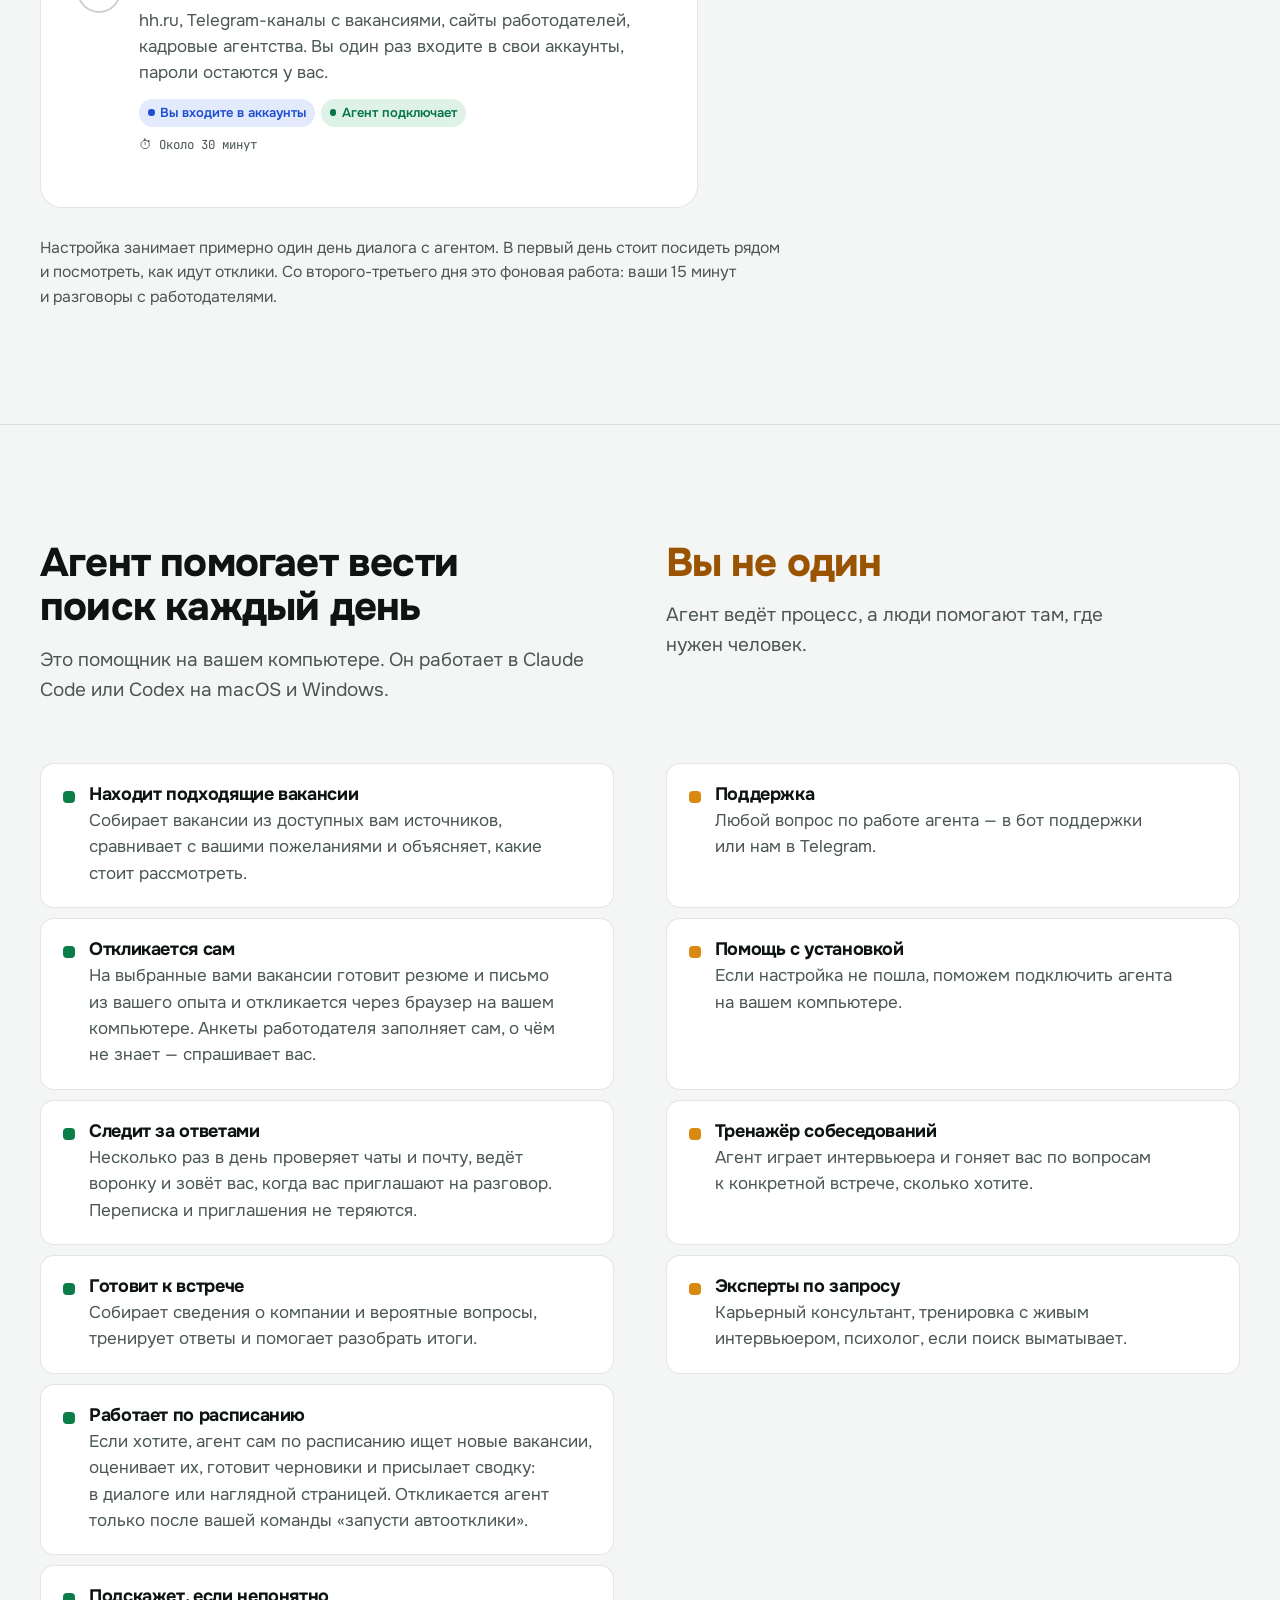
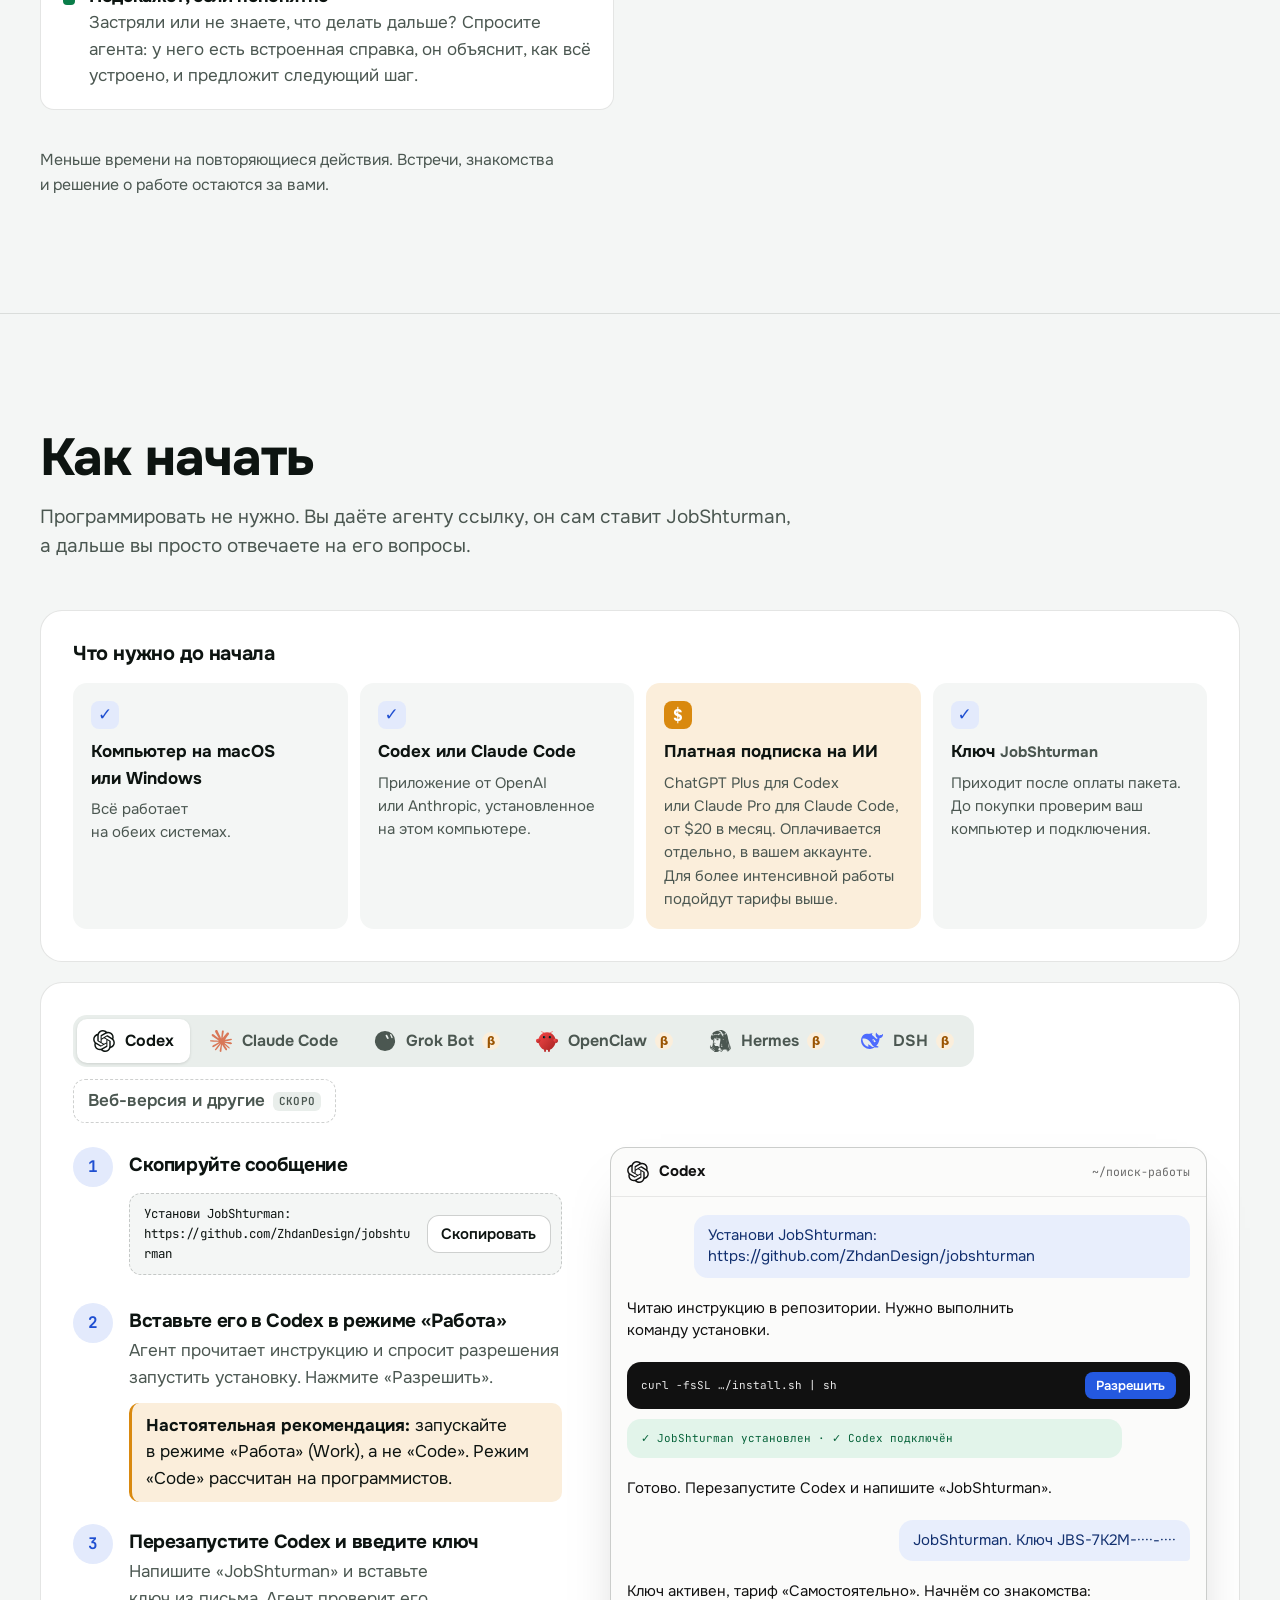
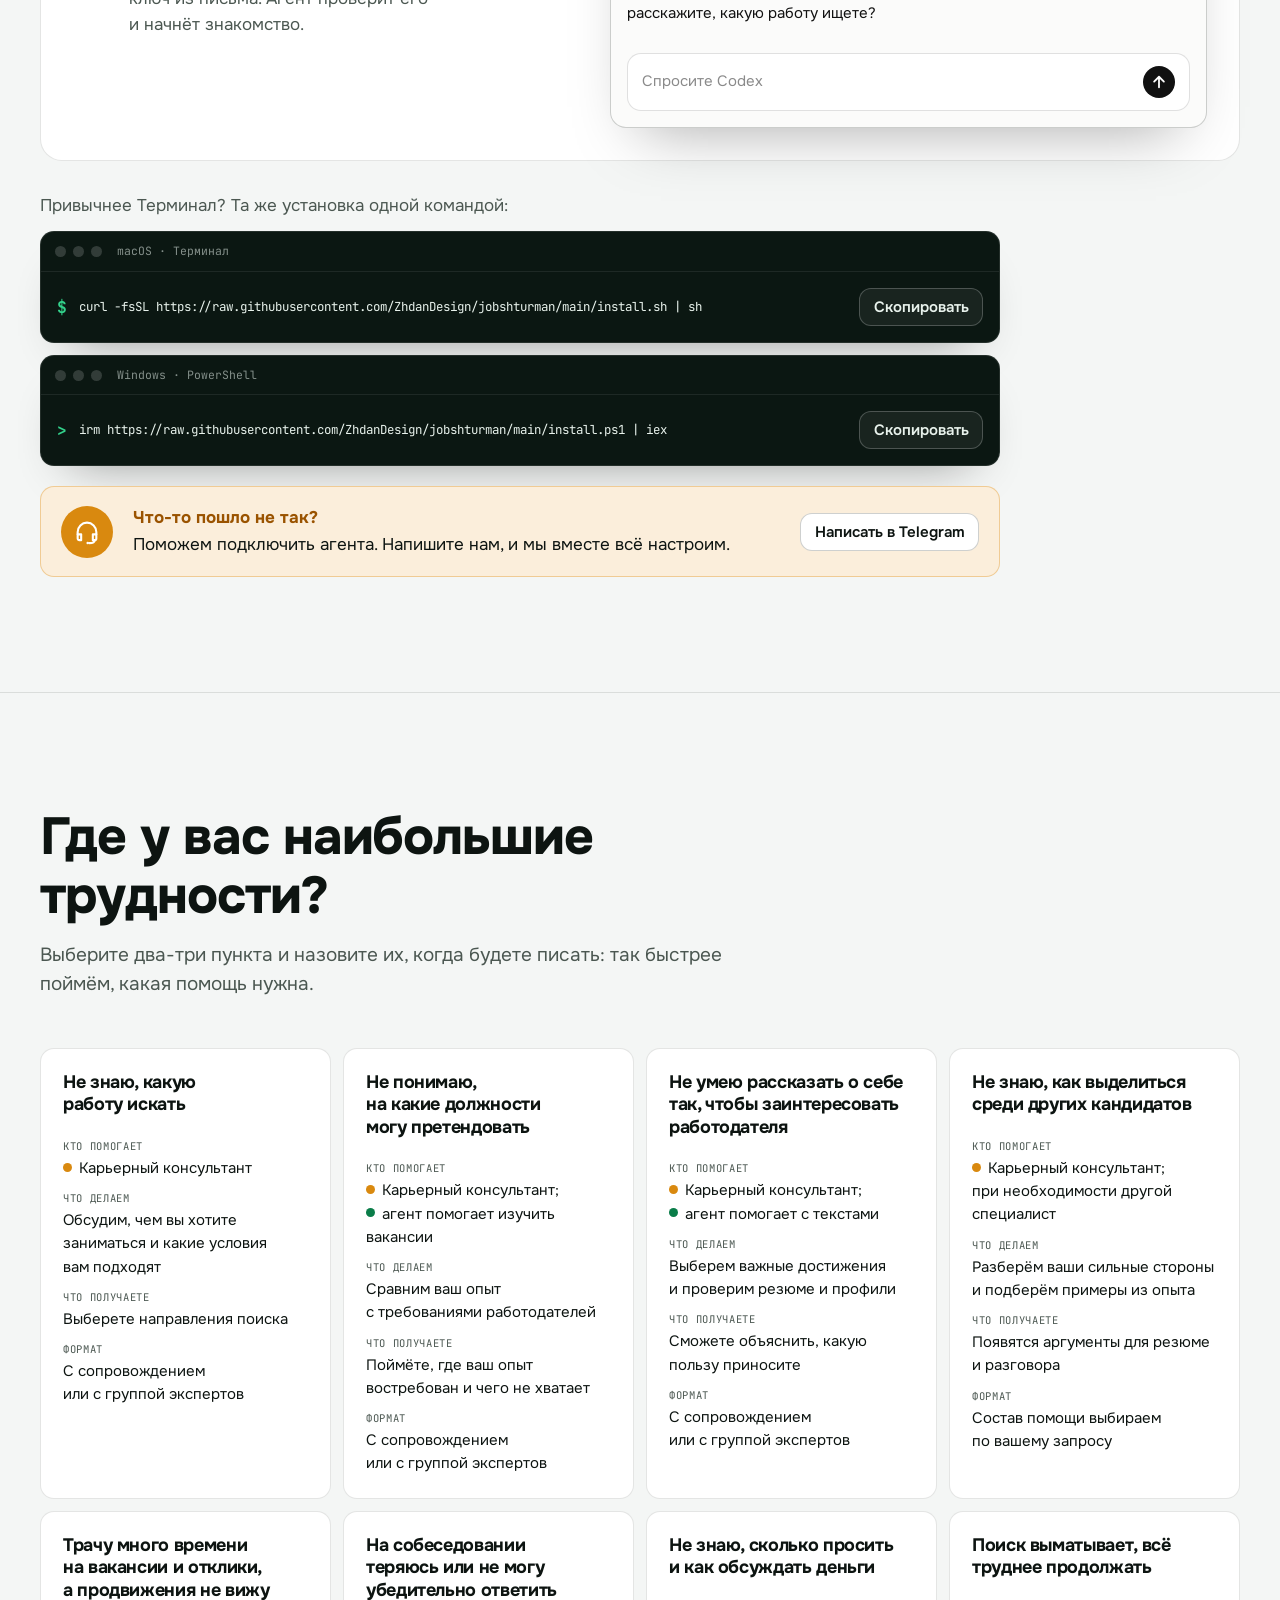
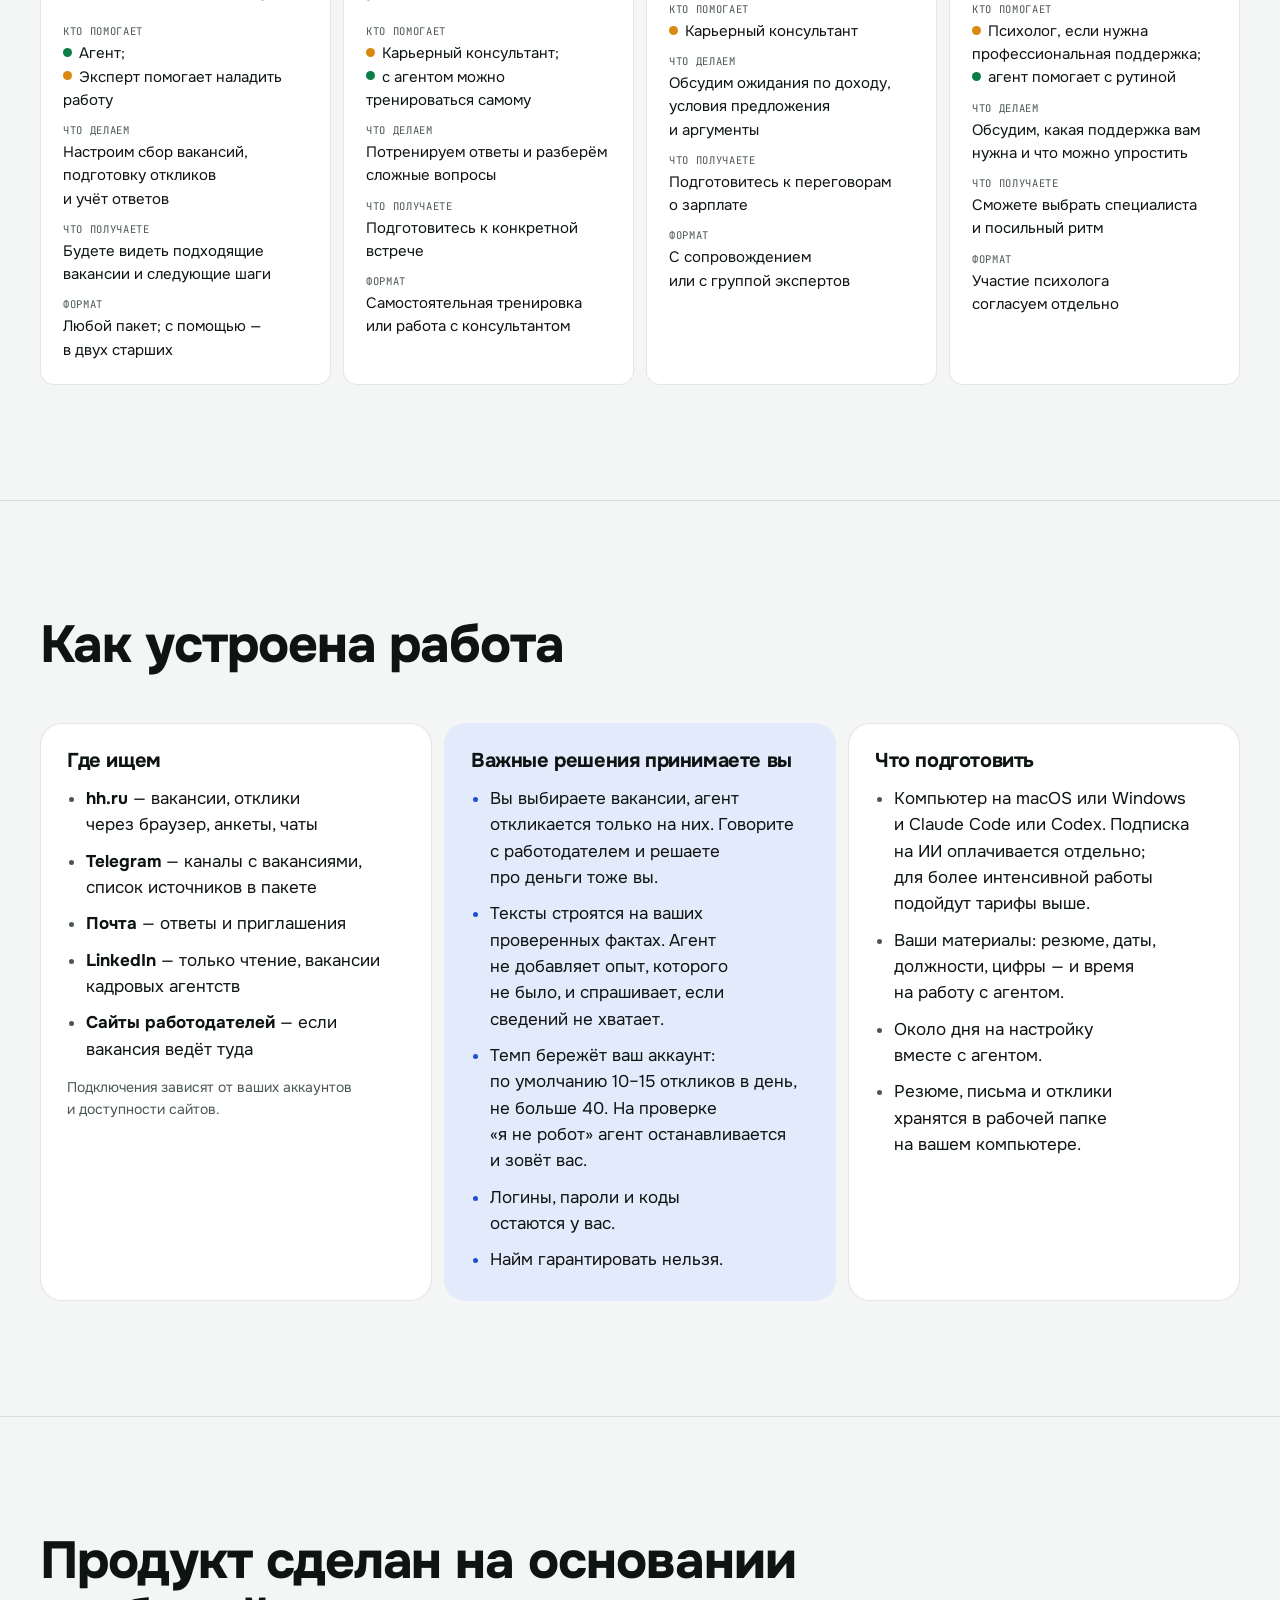
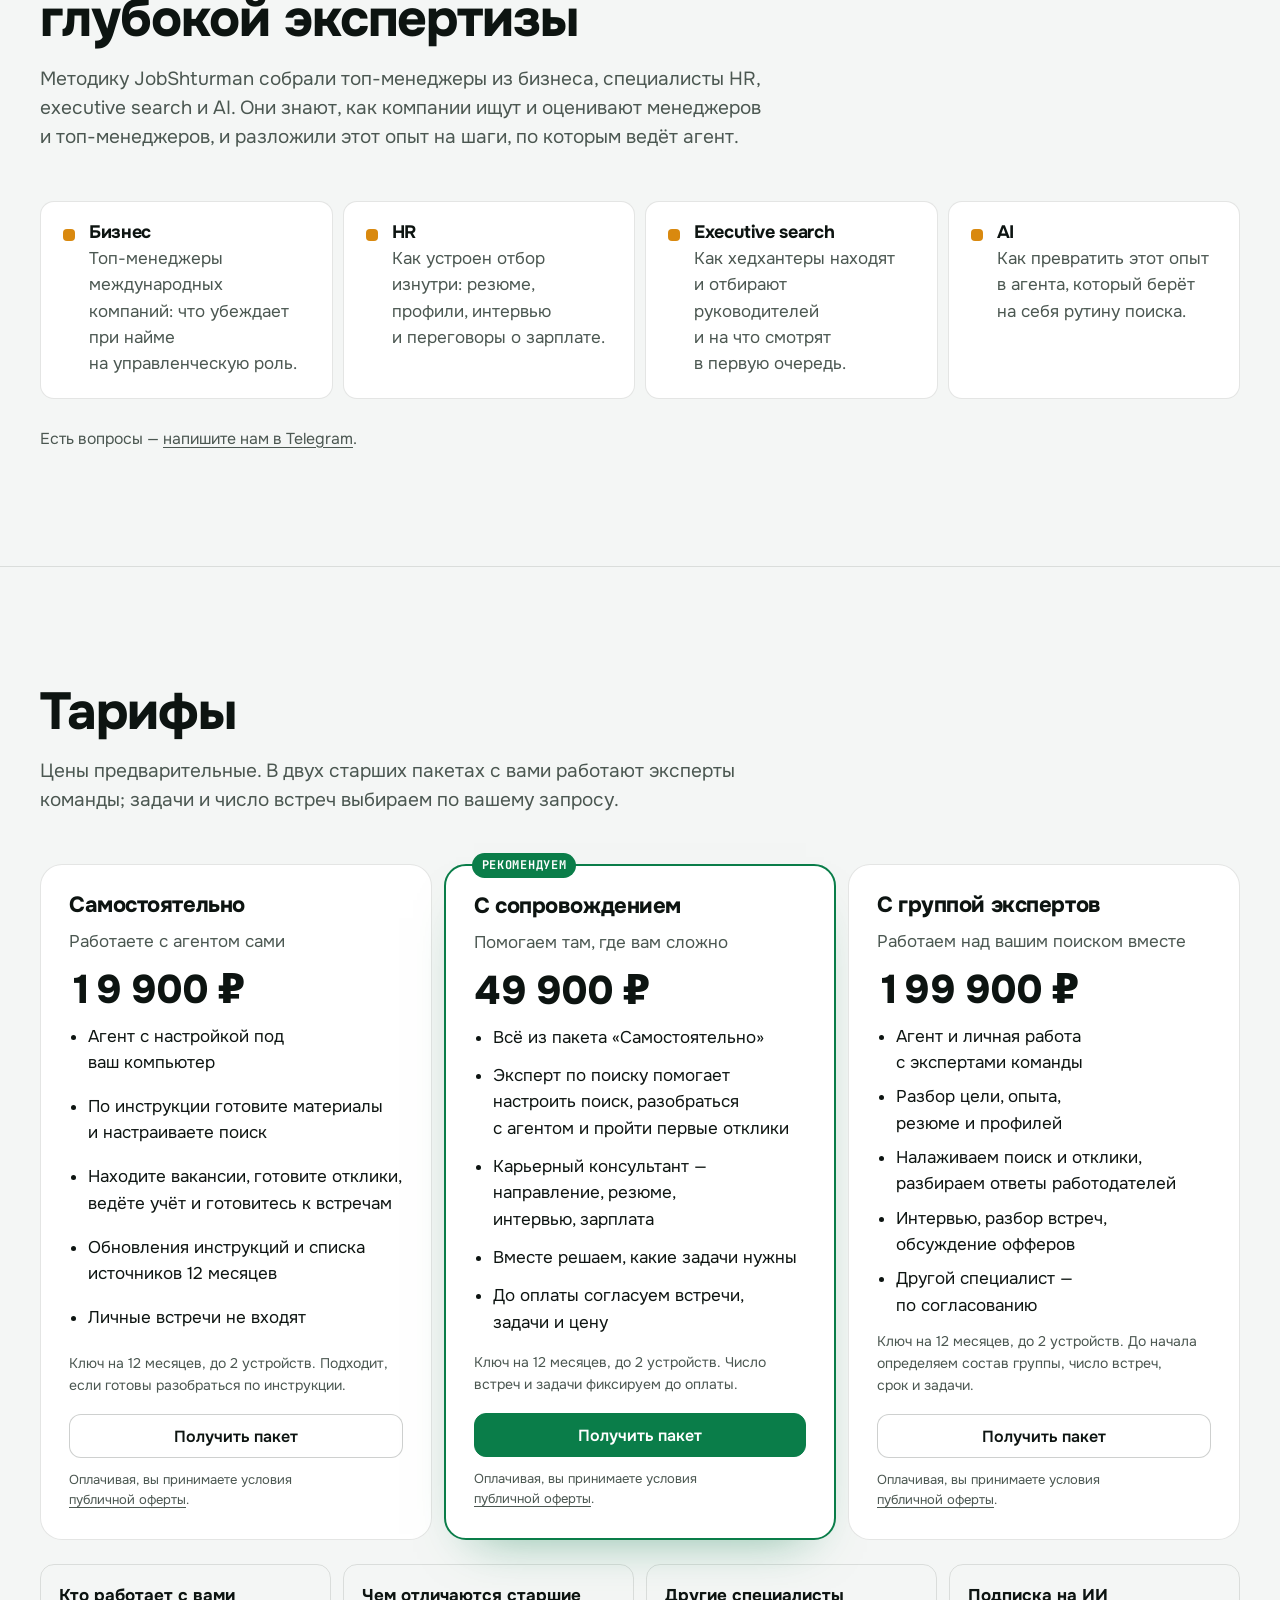
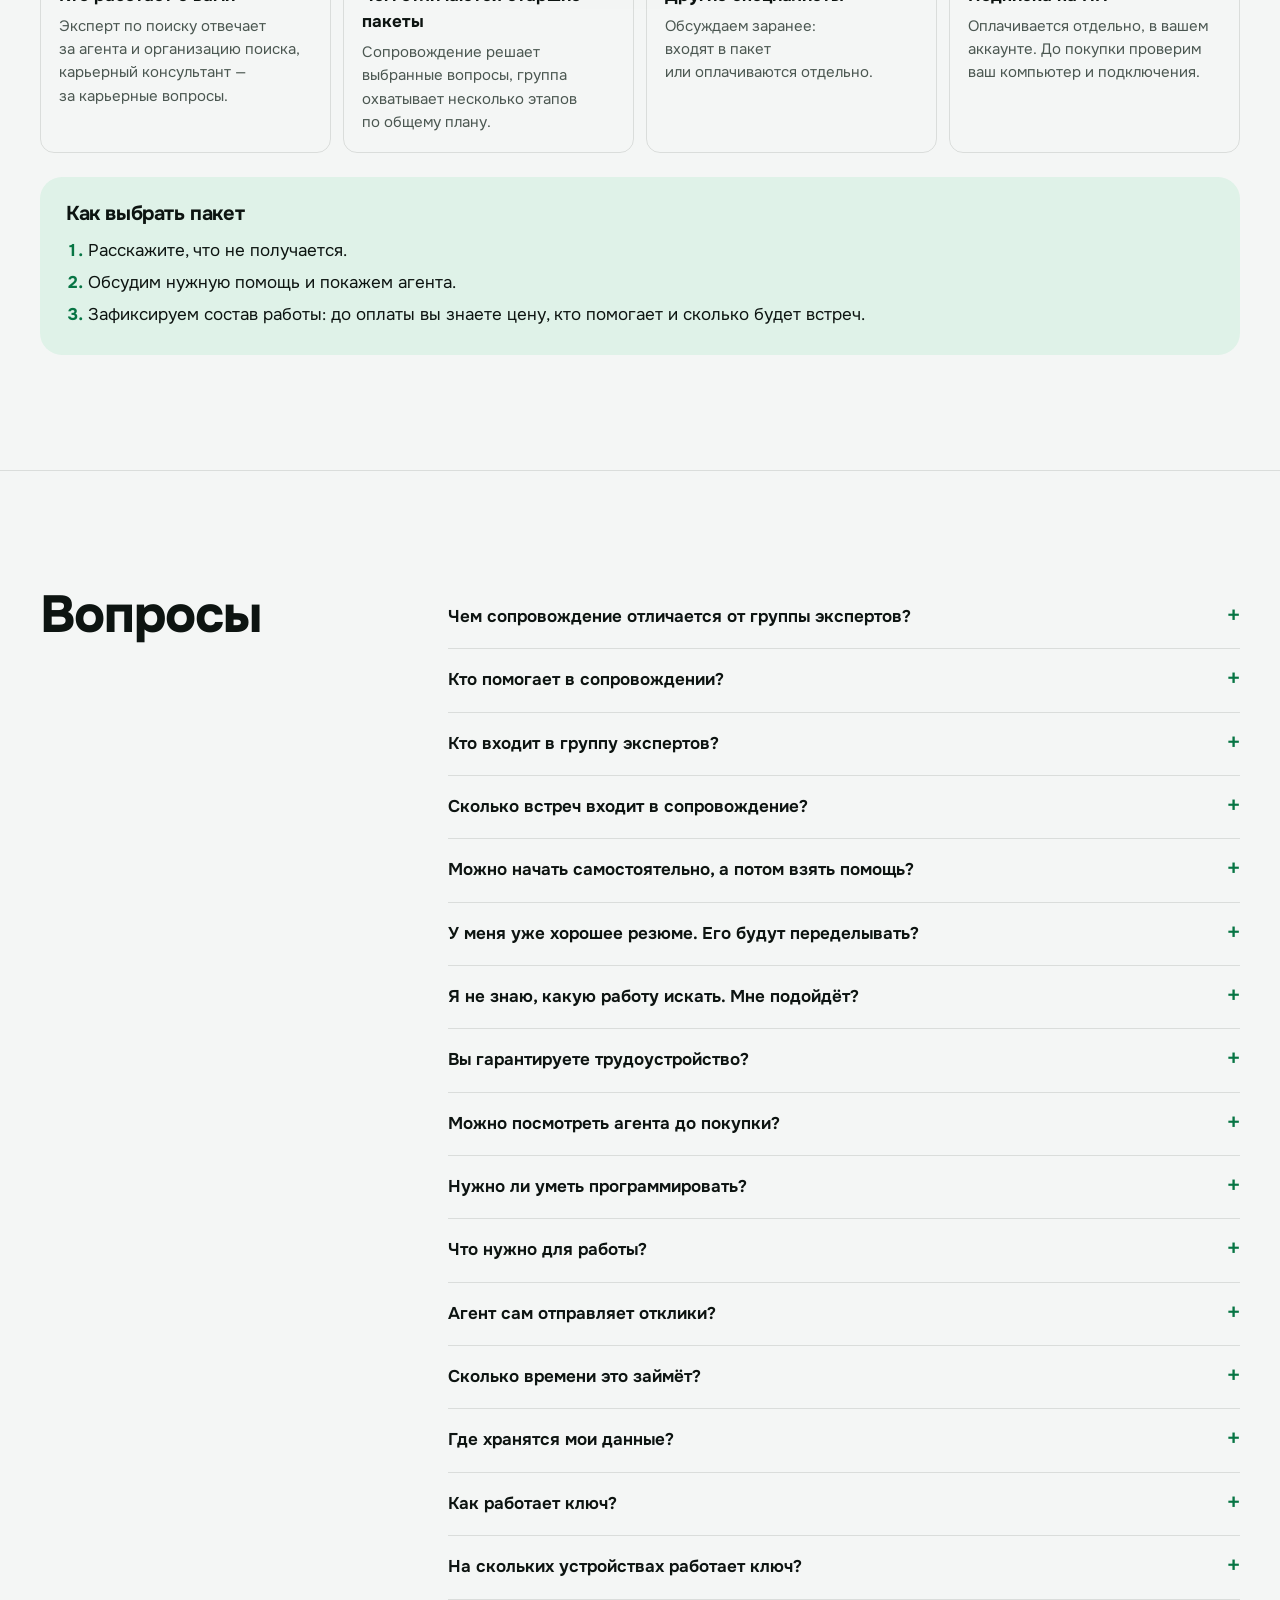
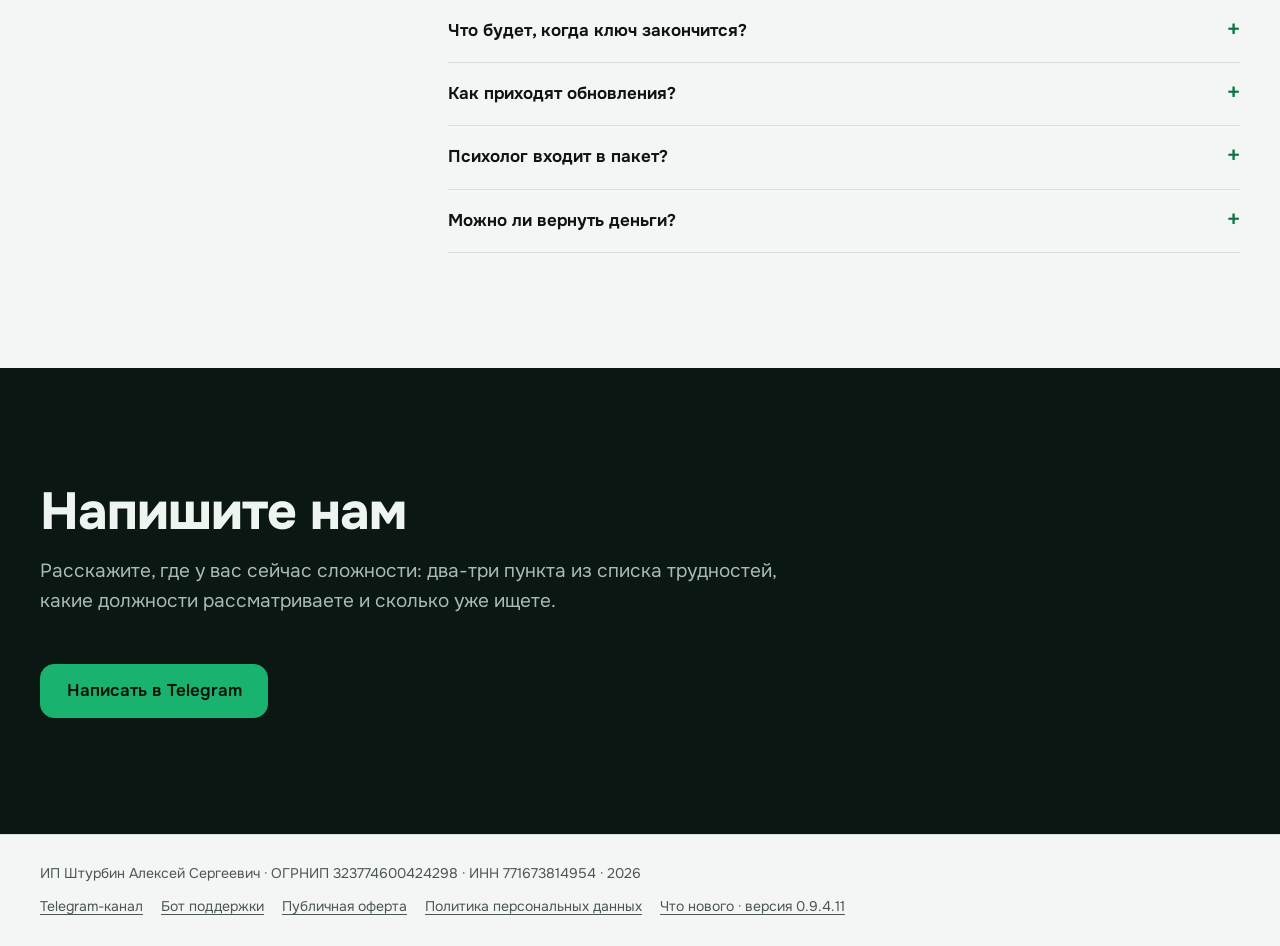
==== commit d175a909: "fix(landing): Codex tab recommends «Работа» (Work) mode ## Contribution — Zhdan Parfenov - asked: «в" ====
--- a/landing/index.html
+++ b/landing/index.html
@@ -310,7 +310,7 @@
                     <button type="button" class="button small copy-btn">Скопировать</button>
                   </div>
                 </li>
-                <li><h3>Вставьте его в Codex</h3><p>Агент прочитает инструкцию и спросит разрешения запустить установку. Нажмите «Разрешить».</p></li>
+                <li><h3>Вставьте его в Codex в режиме «Работа»</h3><p>Агент прочитает инструкцию и спросит разрешения запустить установку. Нажмите «Разрешить».</p><p class="mode-tip"><b>Настоятельная рекомендация:</b> запускайте в режиме «Работа» (Work), а не «Code». Режим «Code» рассчитан на программистов.</p></li>
                 <li><h3>Перезапустите Codex и введите ключ</h3><p>Напишите «<span data-brand>JobShturman</span>» и вставьте ключ из письма. Агент проверит его и начнёт знакомство.</p></li>
               </ol>
               <div class="app app-codex" aria-hidden="true">
--- a/landing/styles.css
+++ b/landing/styles.css
@@ -69,7 +69,7 @@
 *, *::before, *::after { box-sizing: border-box; }
 [hidden] { display: none !important; }
 * { margin: 0; }
-html { -webkit-text-size-adjust: 100%; scroll-behavior: smooth; scroll-padding-top: 80px; }
+html { -webkit-text-size-adjust: 100%; scroll-behavior: smooth; scroll-padding-top: var(--header-h, 64px); }
 @media (prefers-reduced-motion: reduce) { html { scroll-behavior: auto; } }
 body {
   font-family: var(--font);
@@ -369,6 +369,15 @@
 /* Agent + people */
 .duo { display: grid; grid-template-columns: 1fr 1fr; gap: clamp(28px, 4vw, 56px); }
 .duo .section-head h2 { font-size: clamp(1.75rem, 1.2rem + 1.8vw, 2.5rem); }
+/* Карточки двух колонок стоят на общих строках: одна линия и одна высота */
+@media (min-width: 901px) {
+  .duo { grid-template-rows: repeat(8, auto); row-gap: 10px; }
+  .duo-col { display: grid; grid-row: 1 / -1; grid-template-rows: subgrid; align-content: start; }
+  .duo-col .cards { grid-row: 2 / span 6; grid-template-rows: subgrid; }
+  .col-people .cards { grid-row: 2 / span 4; }
+  .duo-col .note { grid-row: 8; }
+  .duo-col .cards li { align-content: start; }
+}
 .cards { list-style: none; padding: 0; display: grid; gap: 10px; }
 .cards li { padding: 20px 22px; border-radius: var(--radius); background: var(--surface); border: 1px solid var(--line); display: grid; grid-template-columns: 12px 1fr; gap: 4px 14px; }
 .cards li::before { content: ""; grid-row: span 2; inline-size: 12px; block-size: 12px; border-radius: 4px; margin-block-start: .4em; }
@@ -412,6 +421,7 @@
 .install-steps li::before { content: counter(inst); grid-row: span 3; inline-size: 40px; block-size: 40px; border-radius: 50%; display: grid; place-items: center; font: 700 1rem/1 var(--mono); background: var(--you-soft); color: var(--you); }
 .install-steps h3 { font-size: 1.1875rem; font-weight: 700; padding-block-start: 8px; }
 .install-steps p { color: var(--muted); }
+.install-steps .mode-tip { margin-block-start: 6px; padding: 10px 14px; border-radius: 10px; border-inline-start: 3px solid var(--people-solid); background: var(--people-soft); color: var(--ink); }
 .copy { display: flex; flex-wrap: wrap; align-items: center; gap: 10px; margin-block-start: 10px; padding: 10px 10px 10px 14px; border-radius: 12px; background: var(--bg); border: 1.5px dashed var(--line-strong); }
 .copy code { flex: 1 1 220px; font-size: .8125rem; overflow-wrap: anywhere; }
 .copy-btn.is-done { color: var(--agent); border-color: var(--agent); }
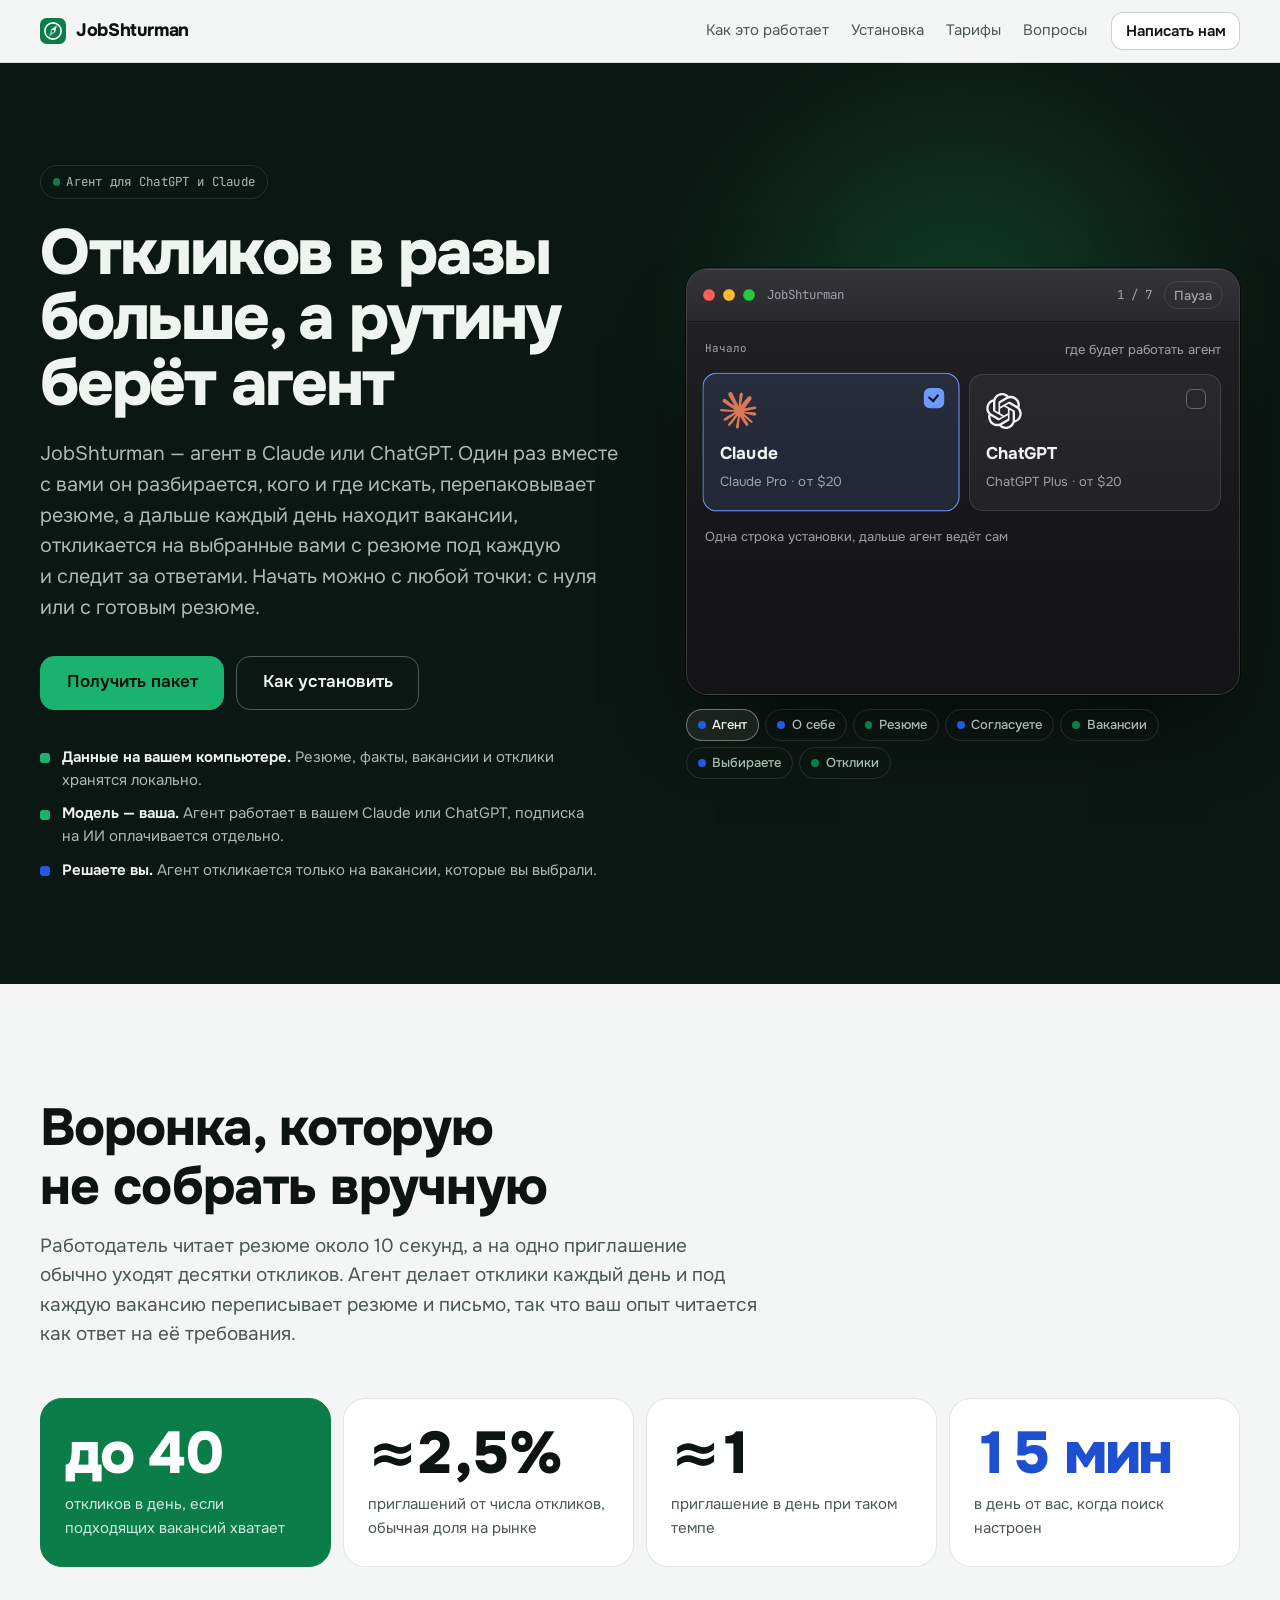
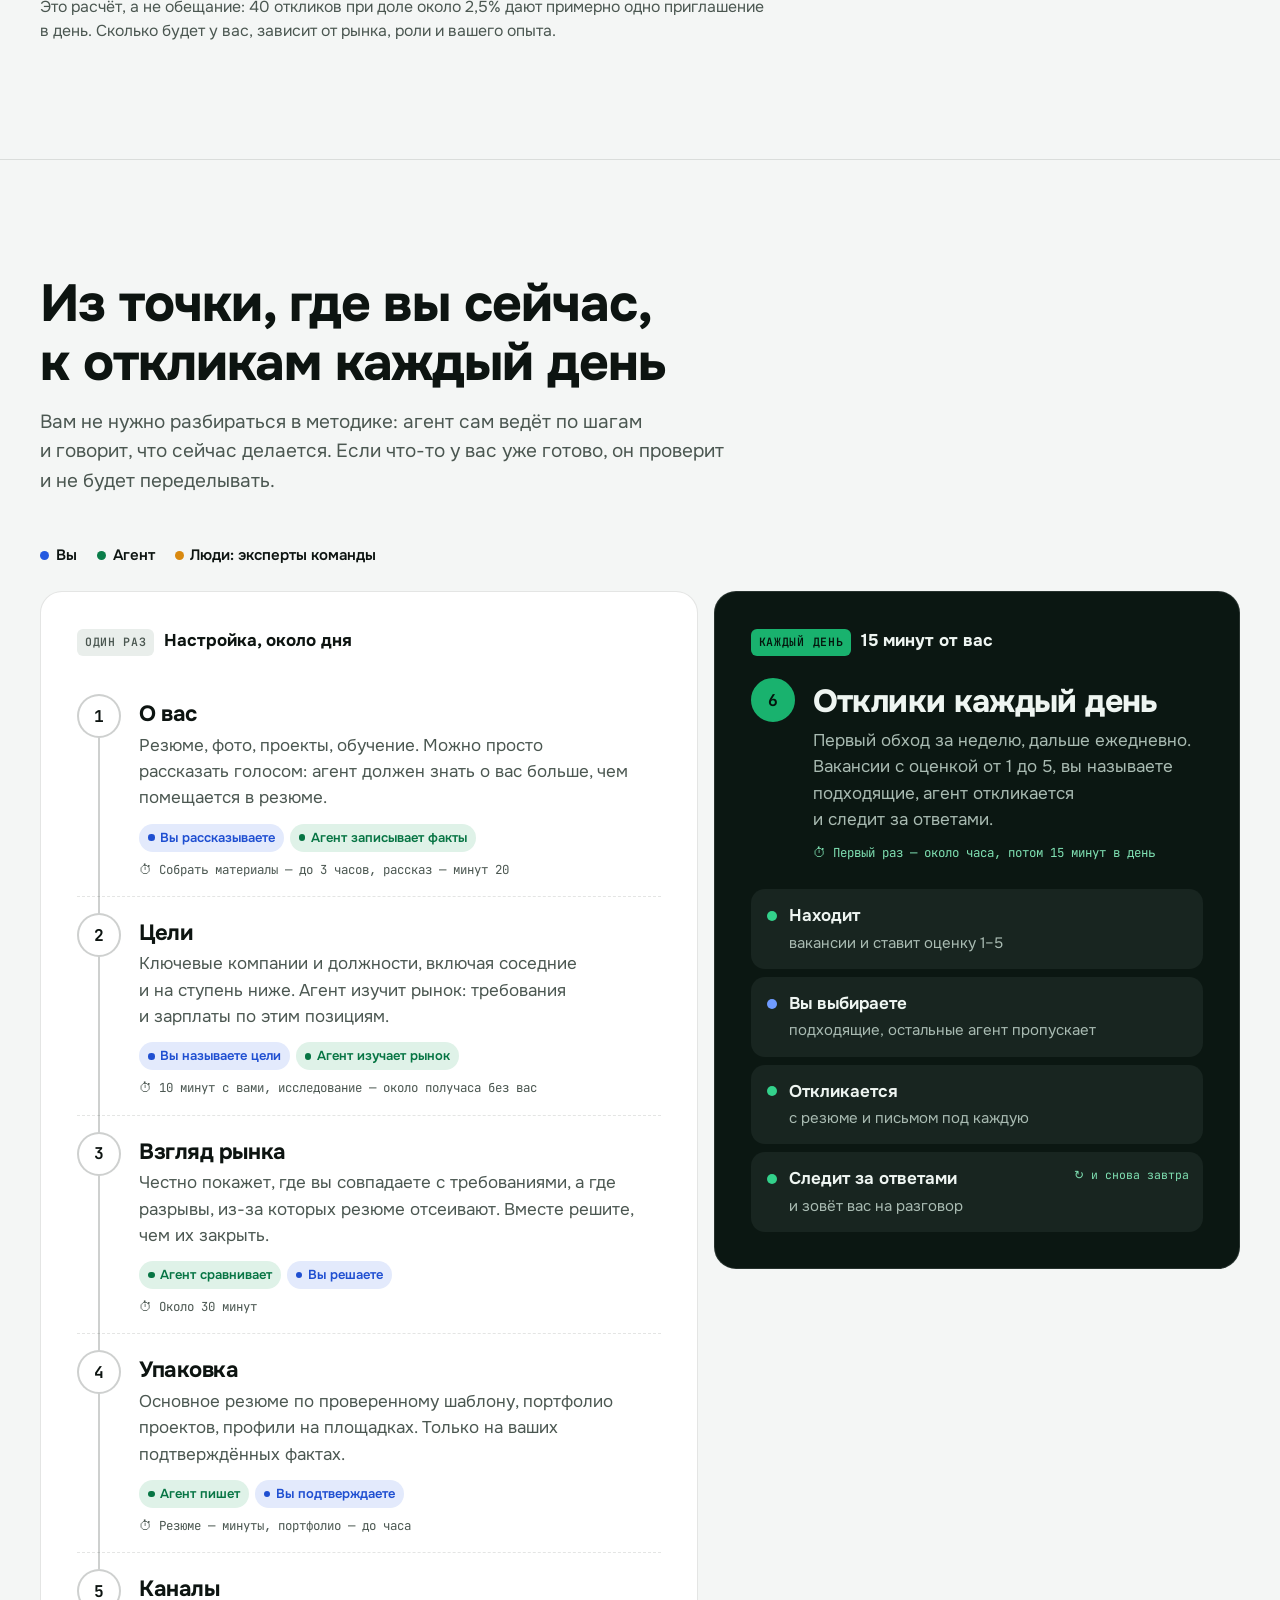
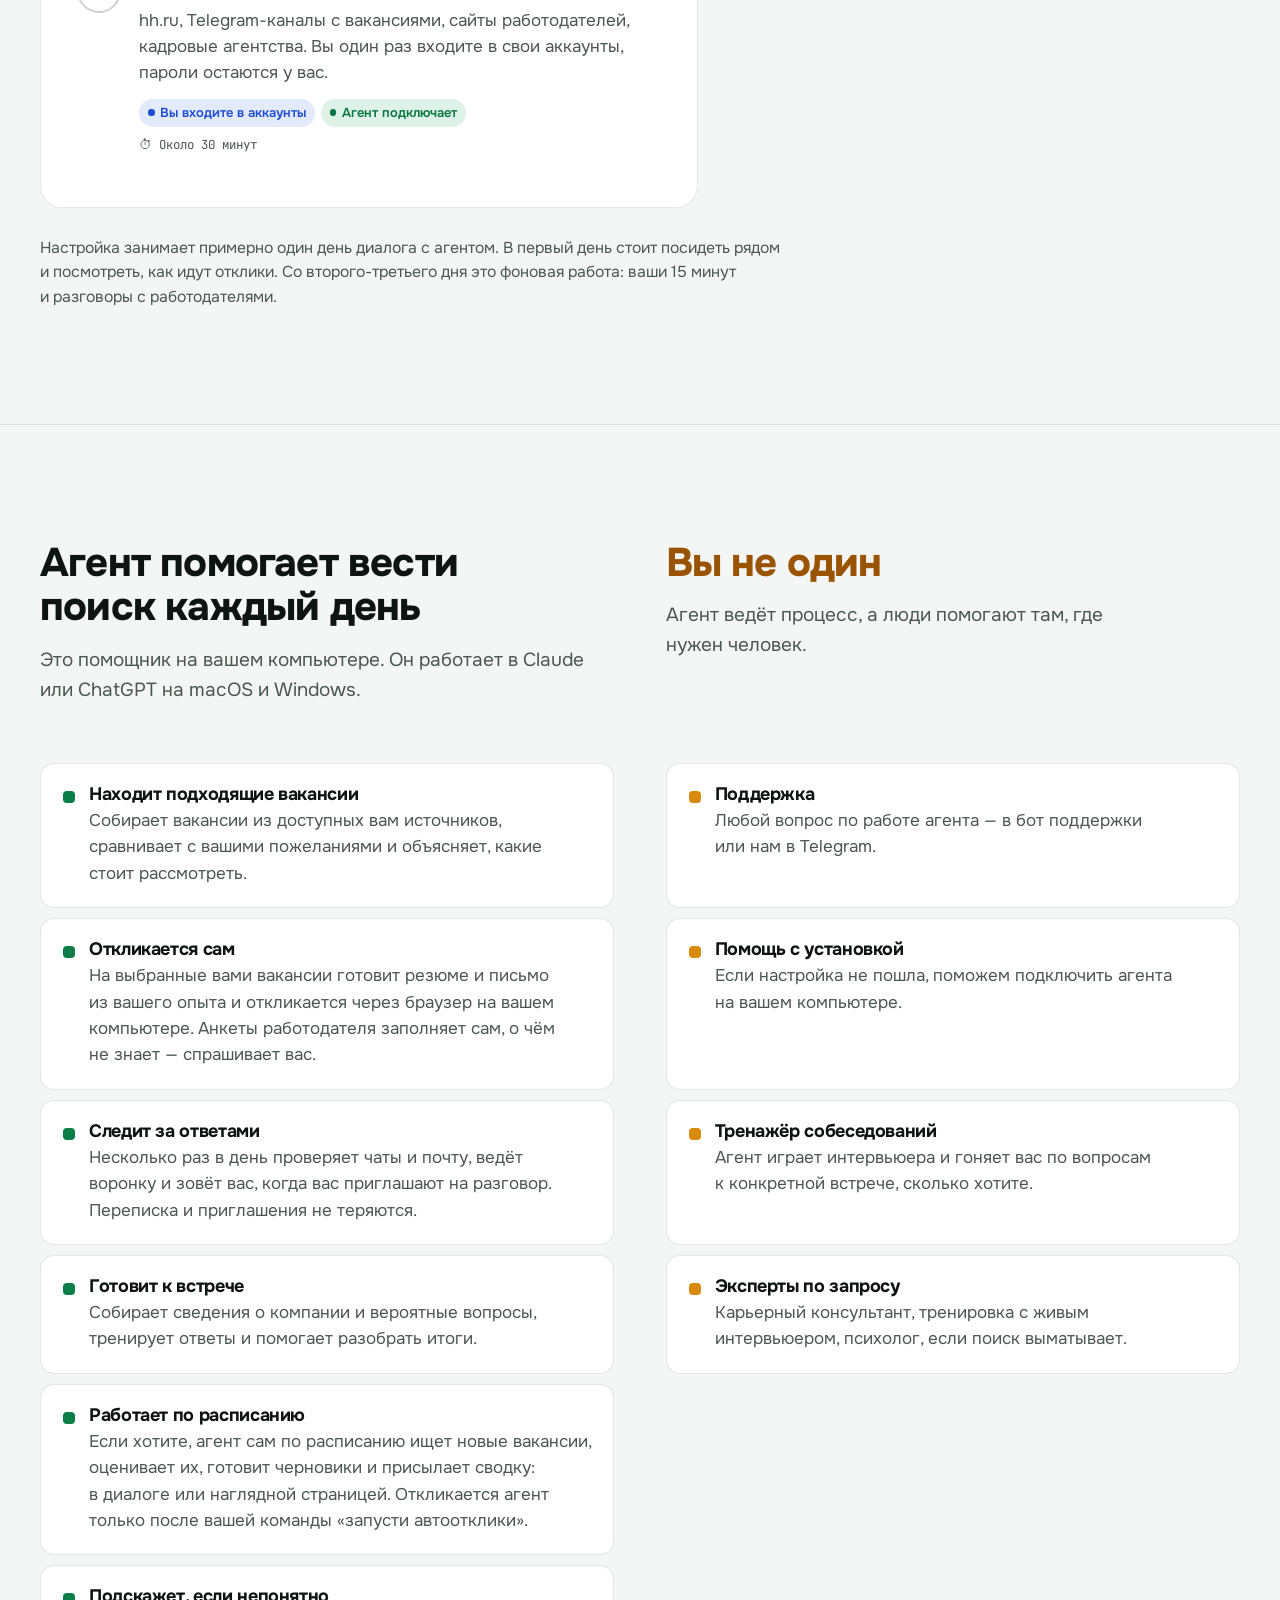
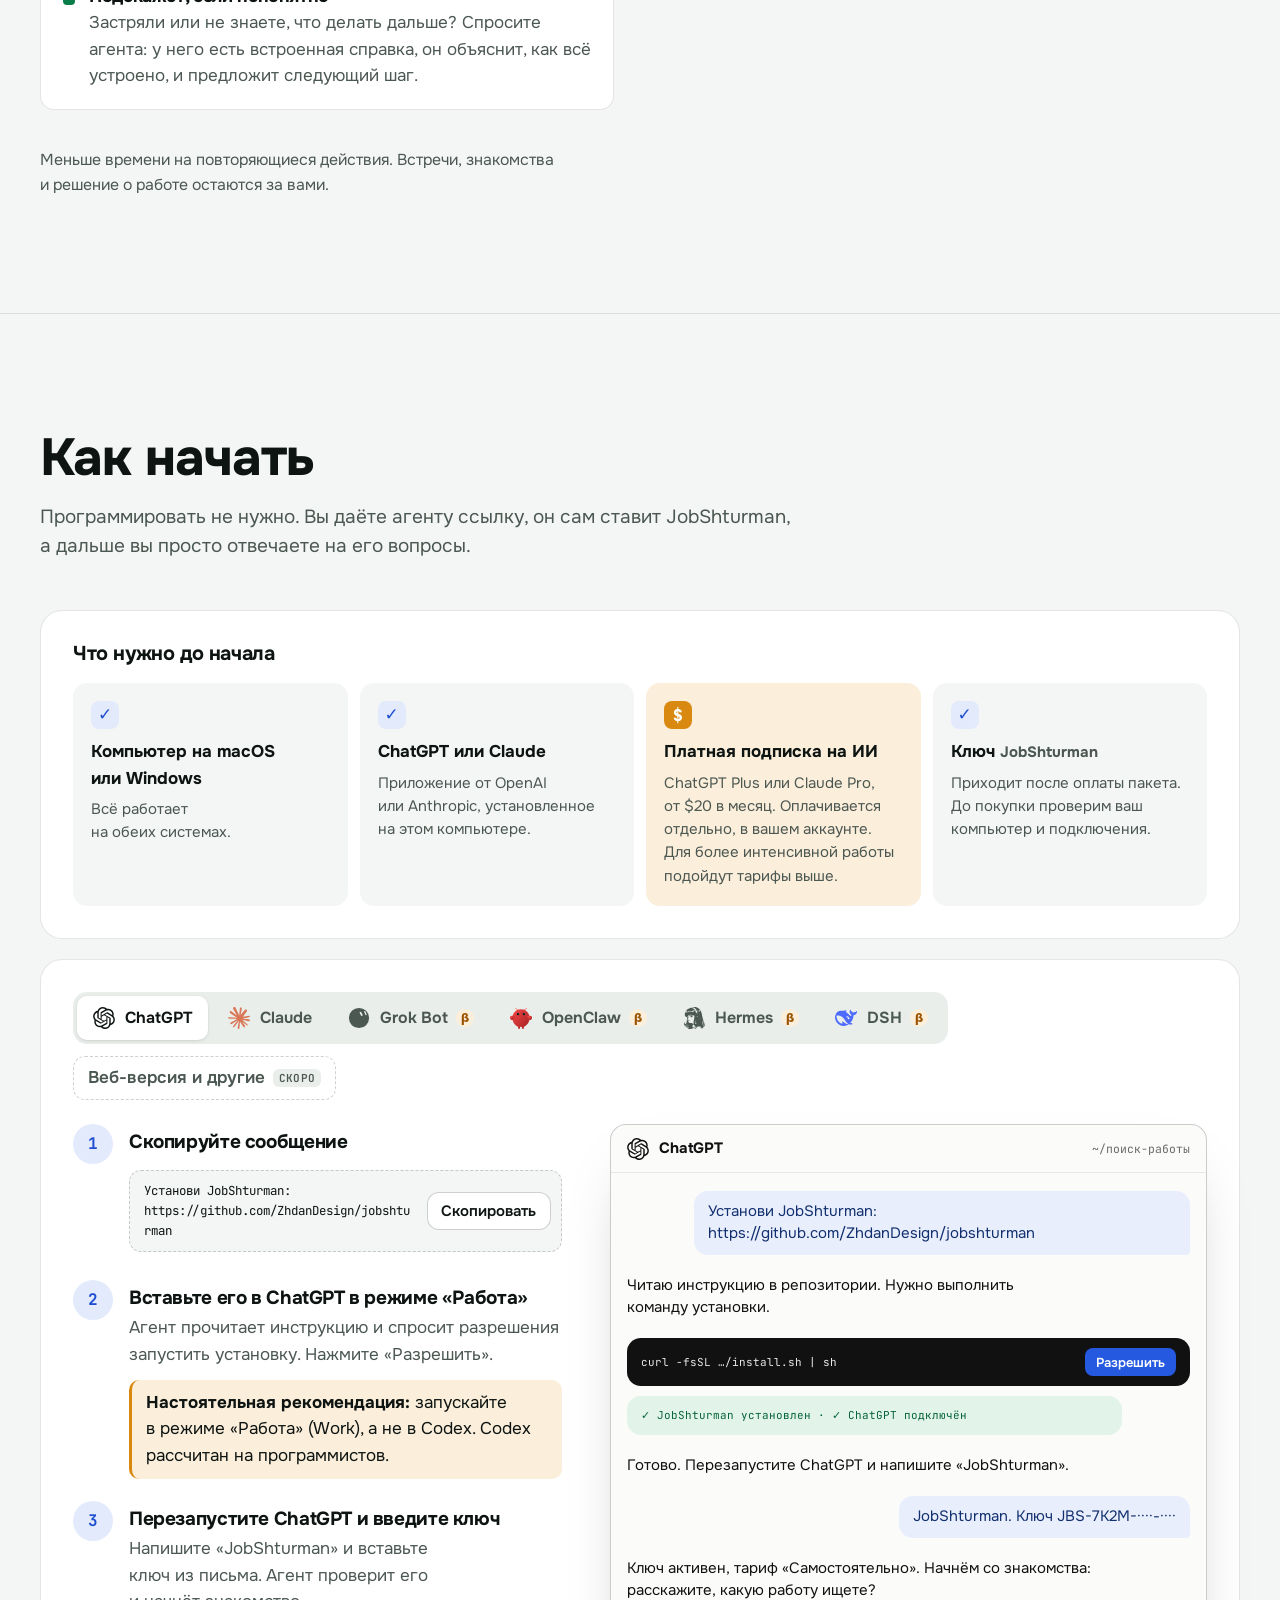
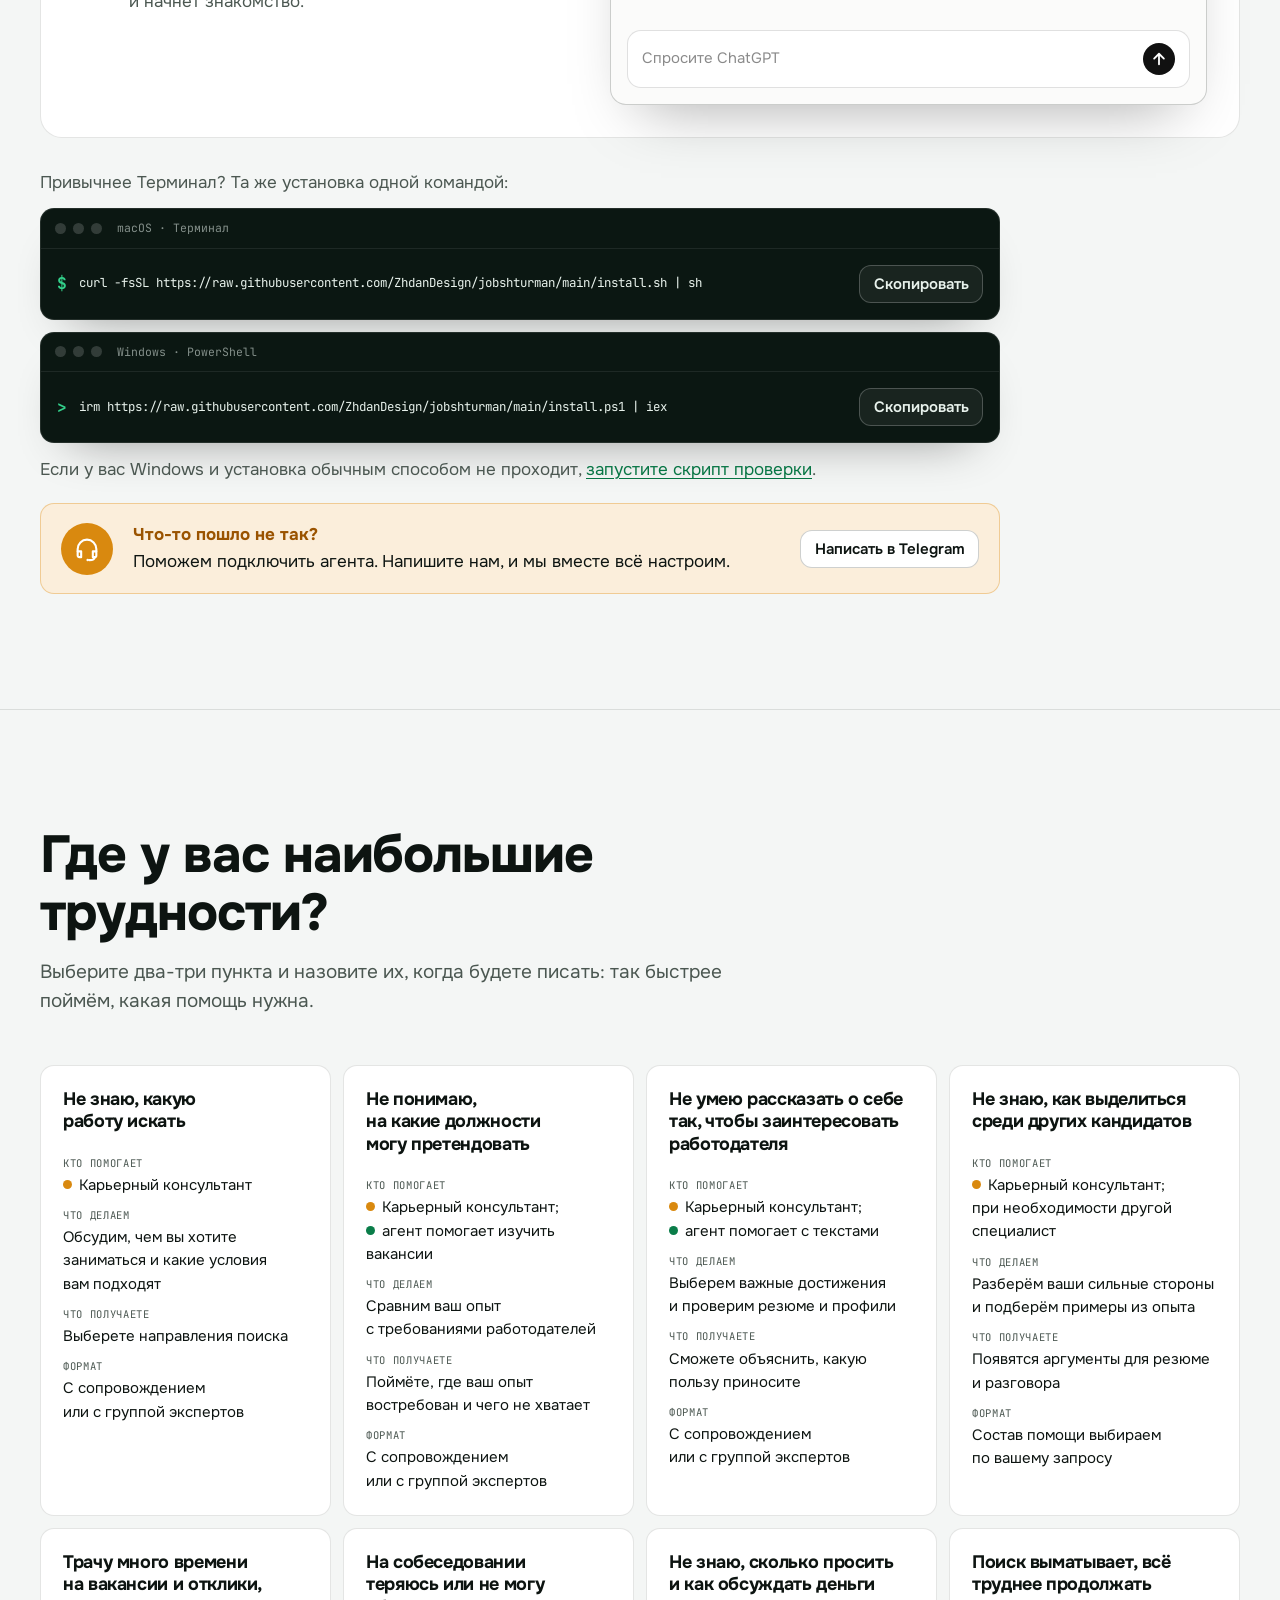
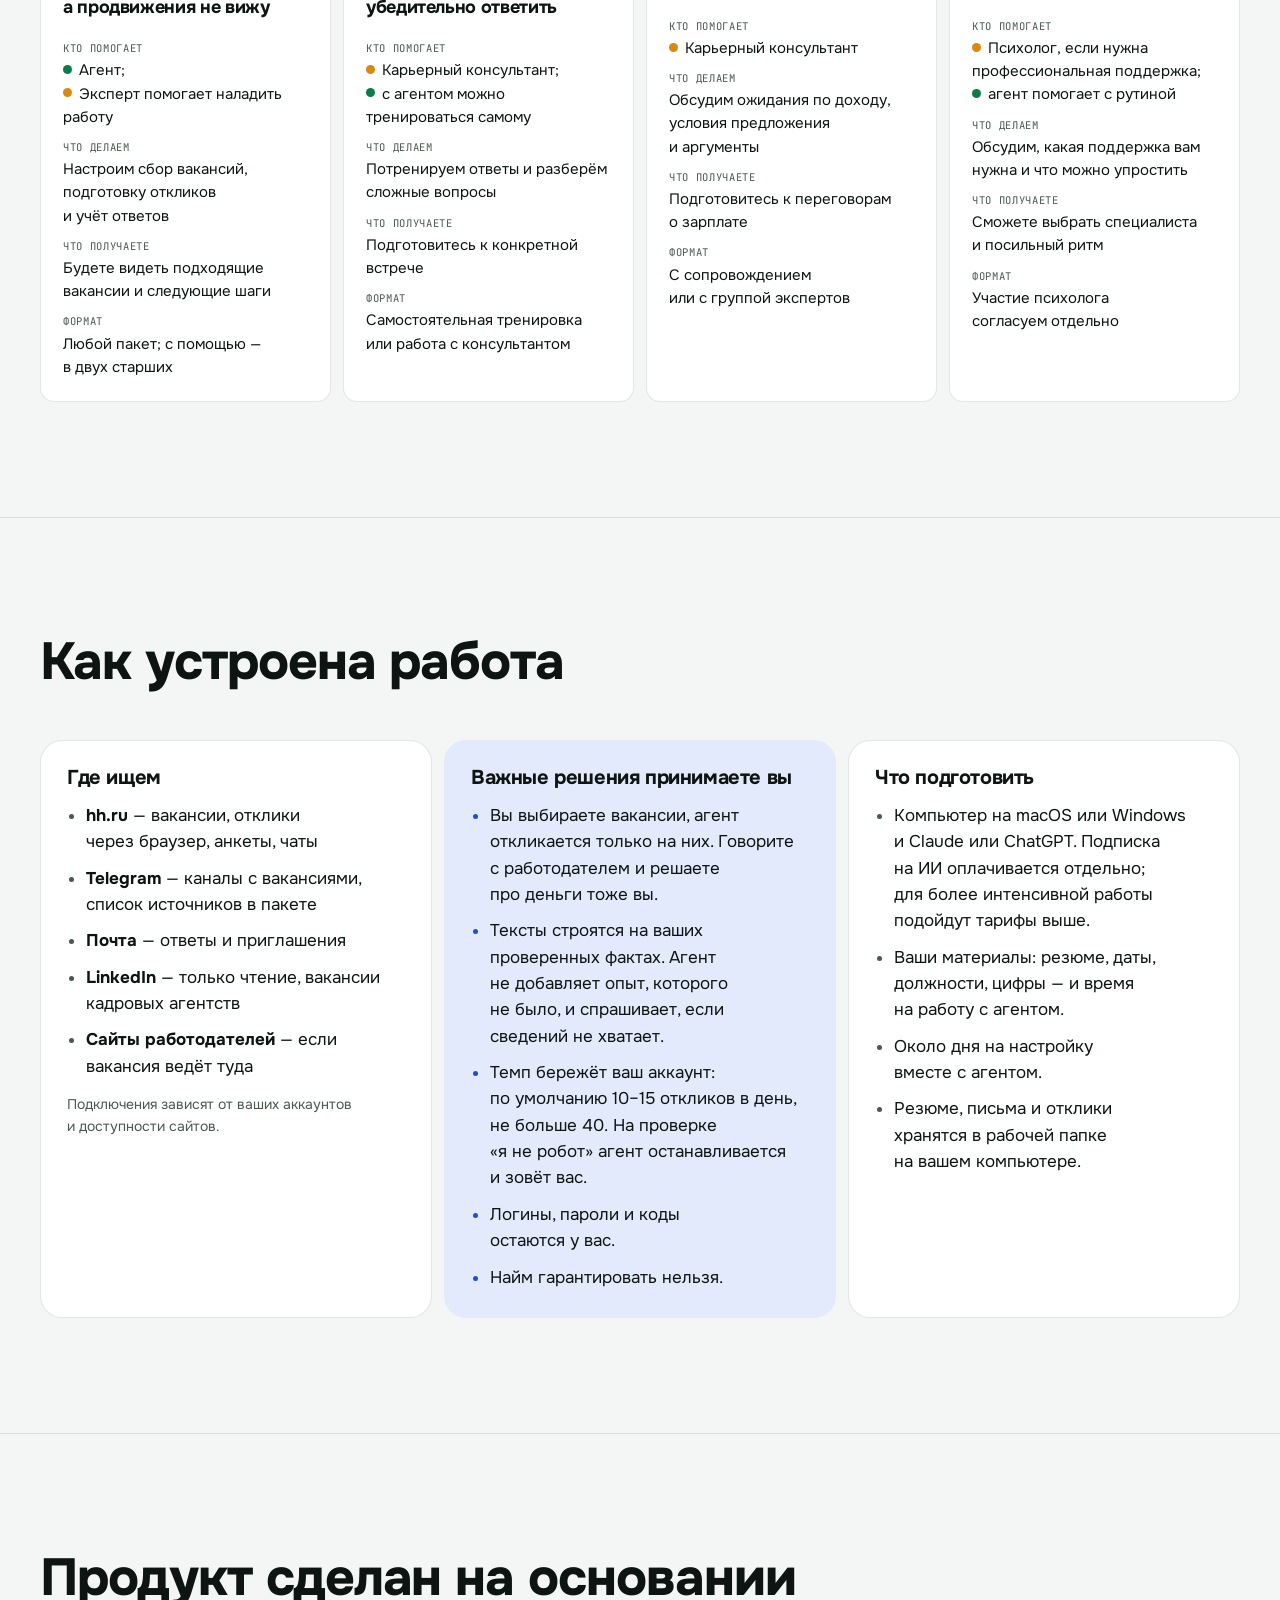
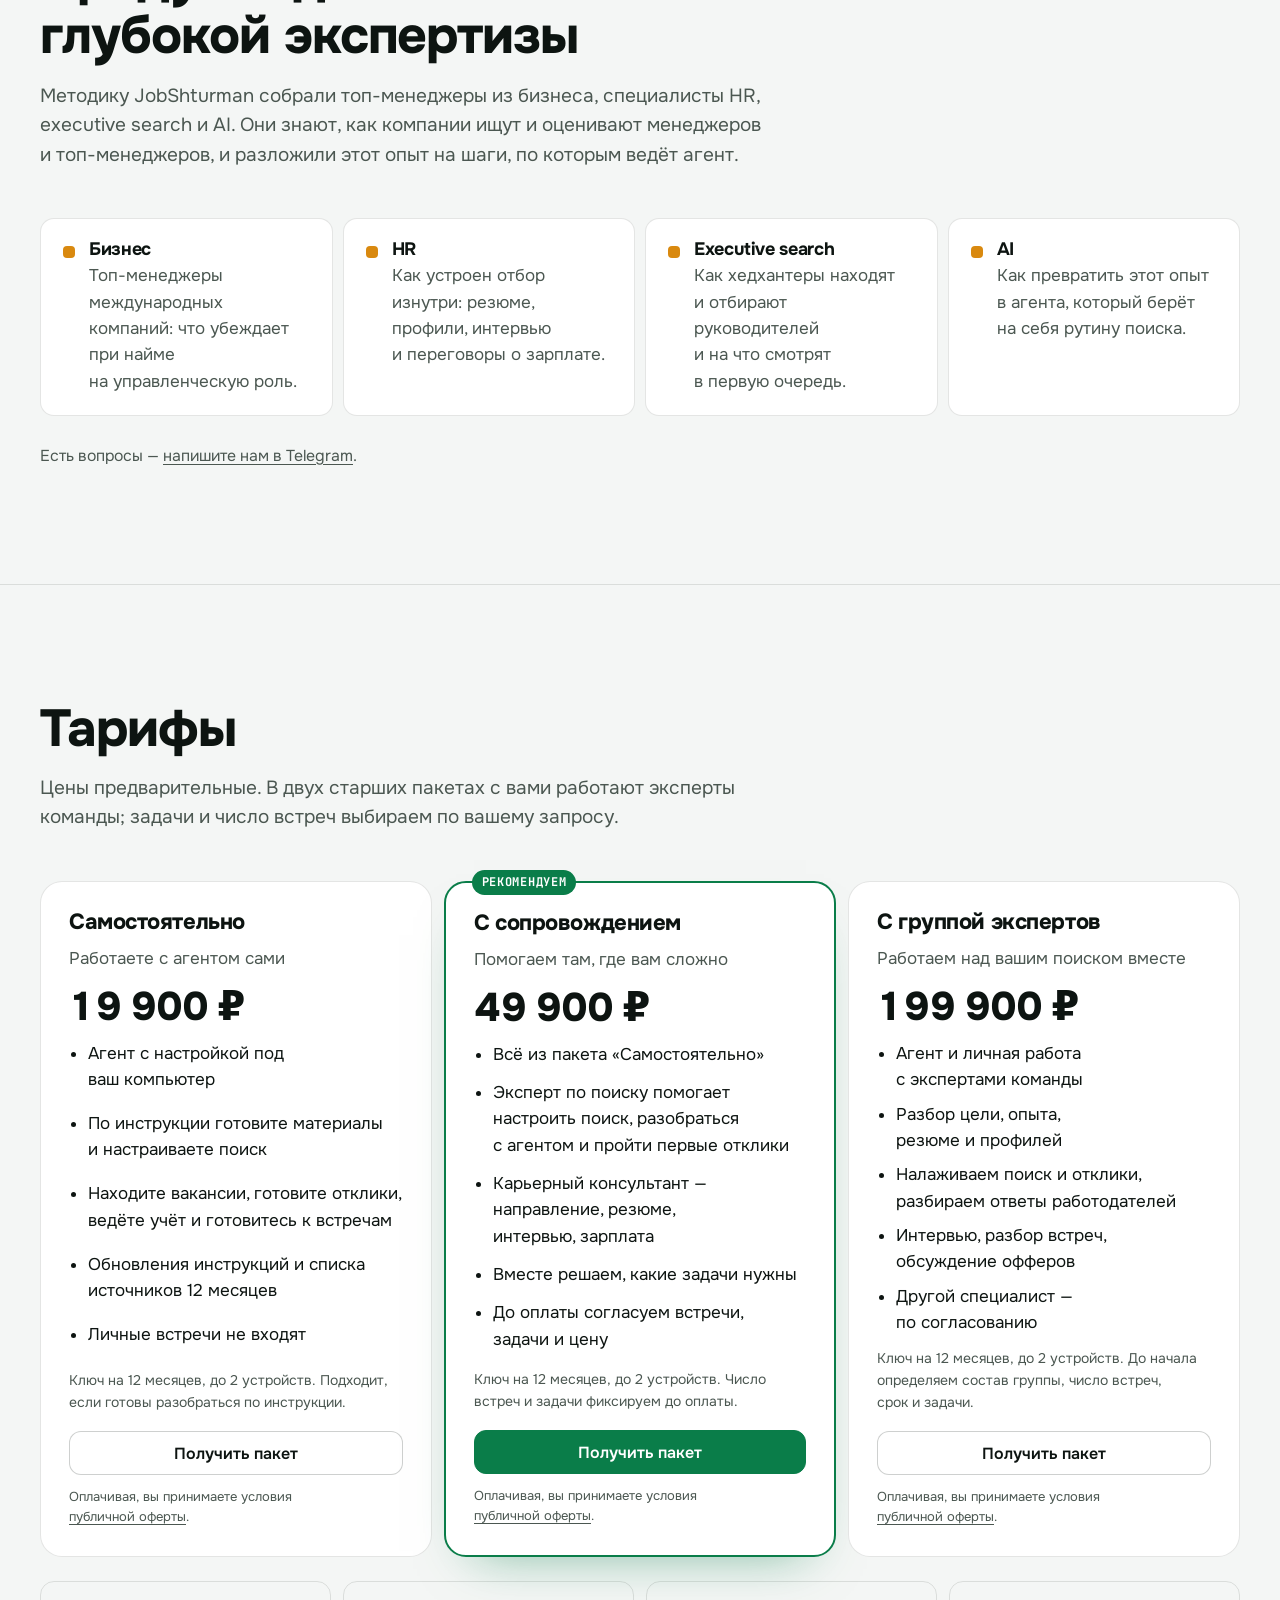
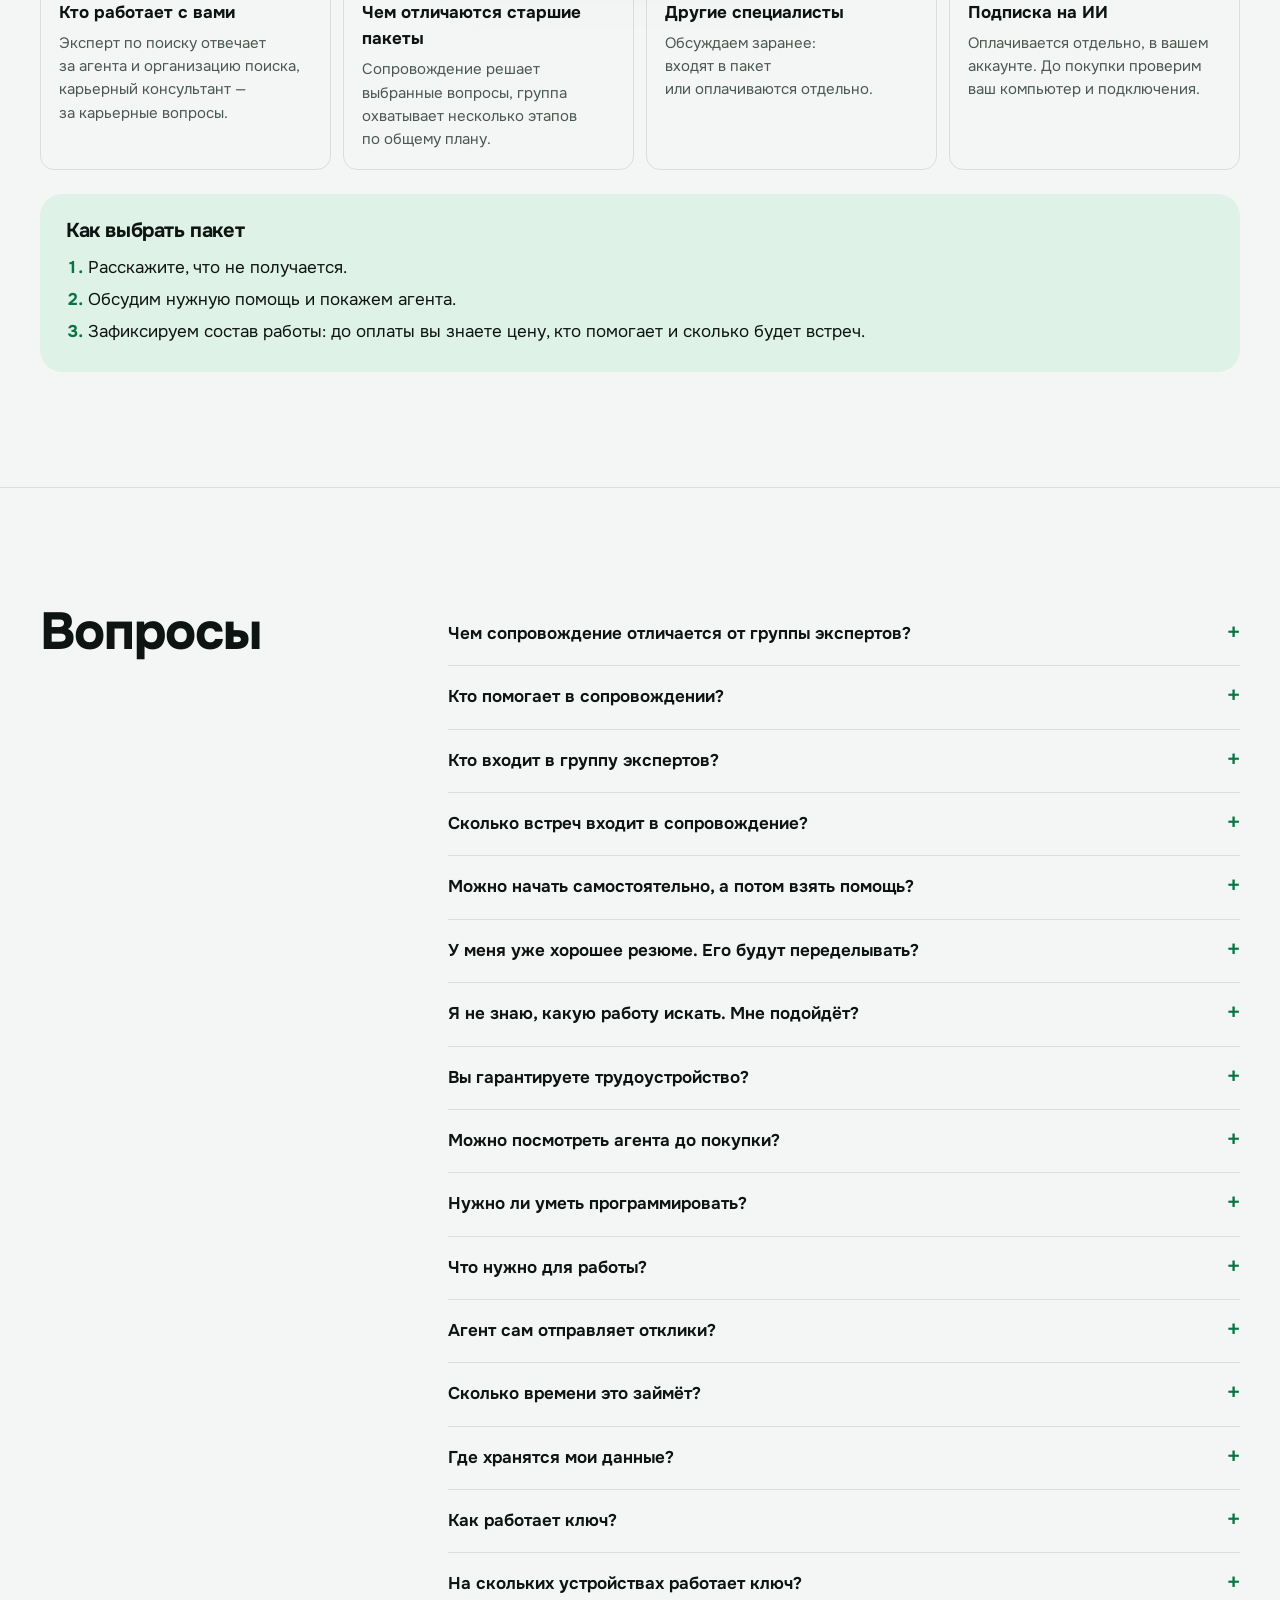
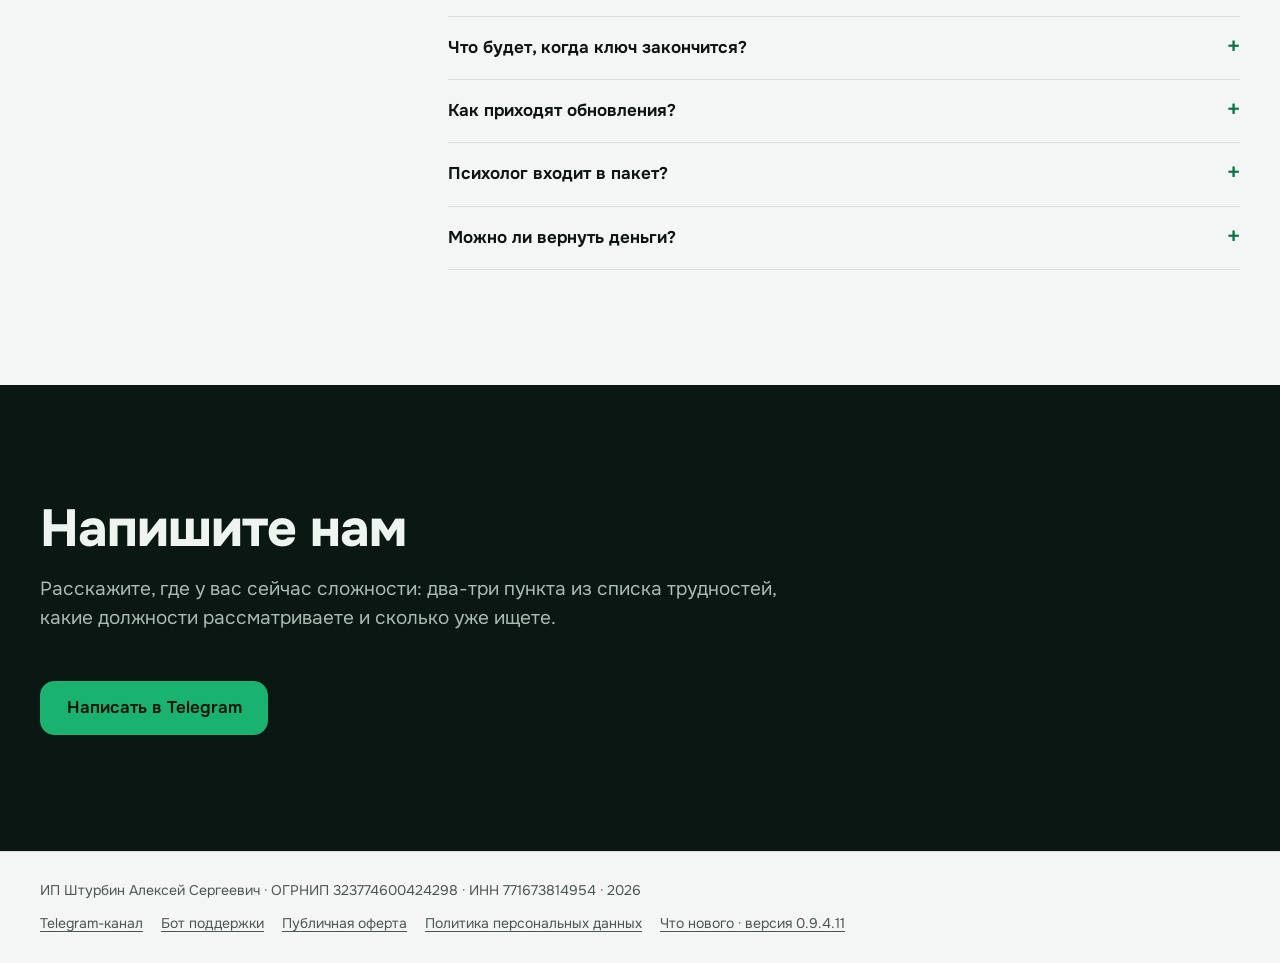
==== commit 976d6f31: "feat(landing): Windows check script; ChatGPT «Работа» and Claude Cowork ## Contribution — Zhdan Parf" ====
--- a/landing/index.html
+++ b/landing/index.html
@@ -5,7 +5,7 @@
     <meta name="viewport" content="width=device-width, initial-scale=1">
     <meta name="color-scheme" content="light dark">
     <title>JobShturman — помощь в поиске работы для руководителей</title>
-    <meta name="description" content="Агент в Claude Code или Codex берёт на себя рутину поиска работы: собирает вакансии, откликается на выбранные вами с резюме под каждую и следит за ответами. Откликов в разы больше, чем вручную. Данные остаются на вашем компьютере.">
+    <meta name="description" content="Агент в Claude или ChatGPT берёт на себя рутину поиска работы: собирает вакансии, откликается на выбранные вами с резюме под каждую и следит за ответами. Откликов в разы больше, чем вручную. Данные остаются на вашем компьютере.">
     <meta property="og:type" content="website">
     <meta property="og:locale" content="ru_RU">
     <meta property="og:site_name" content="JobShturman" data-brand-attr="content">
@@ -45,16 +45,16 @@
       <section class="hero" id="top" aria-labelledby="hero-title">
         <div class="hero-inner">
           <div class="hero-text">
-            <p class="hero-kicker"><span class="dot dot-agent" aria-hidden="true"></span>Агент для Codex и Claude Code</p>
+            <p class="hero-kicker"><span class="dot dot-agent" aria-hidden="true"></span>Агент для ChatGPT и Claude</p>
             <h1 id="hero-title">Откликов в&nbsp;разы больше, а&nbsp;рутину берёт&nbsp;агент</h1>
-            <p class="lead"><span data-brand>JobShturman</span> — агент в Claude Code или Codex. Один раз вместе с вами он разбирается, кого и где искать, перепаковывает резюме, а дальше каждый день находит вакансии, откликается на выбранные вами с резюме под каждую и следит за ответами. Начать можно с любой точки: с нуля или с готовым резюме.</p>
+            <p class="lead"><span data-brand>JobShturman</span> — агент в Claude или ChatGPT. Один раз вместе с вами он разбирается, кого и где искать, перепаковывает резюме, а дальше каждый день находит вакансии, откликается на выбранные вами с резюме под каждую и следит за ответами. Начать можно с любой точки: с нуля или с готовым резюме.</p>
             <div class="actions">
               <a class="button primary large" href="#tariffs">Получить пакет</a>
               <a class="button ghost large" href="#how">Как установить</a>
             </div>
             <ul class="facts">
               <li><strong>Данные на вашем компьютере.</strong> Резюме, факты, вакансии и отклики хранятся локально.</li>
-              <li><strong>Модель — ваша.</strong> Агент работает в вашем Claude Code или Codex, подписка на ИИ оплачивается отдельно.</li>
+              <li><strong>Модель — ваша.</strong> Агент работает в вашем Claude или ChatGPT, подписка на ИИ оплачивается отдельно.</li>
               <li><strong>Решаете вы.</strong> Агент откликается только на вакансии, которые вы выбрали.</li>
             </ul>
           </div>
@@ -63,7 +63,7 @@
             <div class="scene" data-scene="1" data-agent="claude">
               <div class="scene-bar">
                 <span class="dots" aria-hidden="true"><i></i><i></i><i></i></span>
-                <span class="scene-title" aria-hidden="true"><span class="ag ag-claude"><svg class="logo" aria-hidden="true"><use href="#logo-claude"/></svg>Claude Code</span><span class="ag ag-codex"><svg class="logo" aria-hidden="true"><use href="#logo-codex"/></svg>Codex</span><span class="ag-sep">·</span><span data-brand>JobShturman</span></span>
+                <span class="scene-title" aria-hidden="true"><span class="ag ag-claude"><svg class="logo" aria-hidden="true"><use href="#logo-claude"/></svg>Claude</span><span class="ag ag-codex"><svg class="logo" aria-hidden="true"><use href="#logo-codex"/></svg>ChatGPT</span><span class="ag-sep">·</span><span data-brand>JobShturman</span></span>
                 <span class="scene-step" aria-hidden="true">1 / 7</span>
                 <button class="scene-pause" type="button" aria-pressed="false">Пауза</button>
               </div>
@@ -71,8 +71,8 @@
                 <div class="pane pane-pick">
                   <p class="pane-head"><span class="mono">Начало</span><span class="count">где будет работать агент</span></p>
                   <div class="pick">
-                    <div class="pick-card pick-claude"><svg class="logo" aria-hidden="true"><use href="#logo-claude"/></svg><b>Claude Code</b><small>Claude Pro · от $20</small><span class="tick"></span></div>
-                    <div class="pick-card pick-codex"><svg class="logo" aria-hidden="true"><use href="#logo-codex"/></svg><b>Codex</b><small>ChatGPT Plus · от $20</small><span class="tick"></span></div>
+                    <div class="pick-card pick-claude"><svg class="logo" aria-hidden="true"><use href="#logo-claude"/></svg><b>Claude</b><small>Claude Pro · от $20</small><span class="tick"></span></div>
+                    <div class="pick-card pick-codex"><svg class="logo" aria-hidden="true"><use href="#logo-codex"/></svg><b>ChatGPT</b><small>ChatGPT Plus · от $20</small><span class="tick"></span></div>
                   </div>
                   <p class="pick-note">Одна строка установки, дальше агент ведёт сам</p>
                 </div>
@@ -242,7 +242,7 @@
           <div class="duo-col col-agent">
             <div class="section-head">
               <h2 id="agent-title">Агент помогает вести поиск каждый день</h2>
-              <p>Это помощник на вашем компьютере. Он работает в Claude Code или Codex на macOS и Windows.</p>
+              <p>Это помощник на вашем компьютере. Он работает в Claude или ChatGPT на macOS и Windows.</p>
             </div>
             <ul class="cards">
               <li><h3>Находит подходящие вакансии</h3><p>Собирает вакансии из доступных вам источников, сравнивает с вашими пожеланиями и объясняет, какие стоит рассмотреть.</p></li>
@@ -280,8 +280,8 @@
             <h3>Что нужно до начала</h3>
             <ol class="need-list">
               <li><b>Компьютер на macOS или Windows</b><span>Всё работает на обеих системах.</span></li>
-              <li><b>Codex или Claude Code</b><span>Приложение от OpenAI или Anthropic, установленное на этом компьютере.</span></li>
-              <li><b>Платная подписка на ИИ</b><span>ChatGPT Plus для Codex или Claude Pro для Claude Code, от $20 в месяц. Оплачивается отдельно, в вашем аккаунте. Для более интенсивной работы подойдут тарифы выше.</span></li>
+              <li><b>ChatGPT или Claude</b><span>Приложение от OpenAI или Anthropic, установленное на этом компьютере.</span></li>
+              <li><b>Платная подписка на ИИ</b><span>ChatGPT Plus или Claude Pro, от $20 в месяц. Оплачивается отдельно, в вашем аккаунте. Для более интенсивной работы подойдут тарифы выше.</span></li>
               <li><b>Ключ <span data-brand>JobShturman</span></b><span>Приходит после оплаты пакета. До покупки проверим ваш компьютер и подключения.</span></li>
             </ol>
           </div>
@@ -289,8 +289,8 @@
           <div class="install">
             <div class="tabs-row">
             <div class="tabs" role="tablist" aria-label="Где вы работаете">
-              <button type="button" role="tab" id="tab-codex" aria-controls="panel-codex" aria-selected="true"><svg class="logo" aria-hidden="true"><use href="#logo-codex"/></svg>Codex</button>
-              <button type="button" role="tab" id="tab-claude" aria-controls="panel-claude" aria-selected="false" tabindex="-1"><svg class="logo" aria-hidden="true"><use href="#logo-claude"/></svg>Claude Code</button>
+              <button type="button" role="tab" id="tab-codex" aria-controls="panel-codex" aria-selected="true"><svg class="logo" aria-hidden="true"><use href="#logo-codex"/></svg>ChatGPT</button>
+              <button type="button" role="tab" id="tab-claude" aria-controls="panel-claude" aria-selected="false" tabindex="-1"><svg class="logo" aria-hidden="true"><use href="#logo-claude"/></svg>Claude</button>
               <button type="button" role="tab" id="tab-grokbot" aria-controls="panel-grokbot" aria-selected="false" tabindex="-1"><svg class="logo" aria-hidden="true"><use href="#logo-grokbot"/></svg>Grok Bot<span class="beta" data-tip="Работает, можно пробовать. Сейчас в бета-тестировании."><span aria-hidden="true">β</span><span class="vh">, бета: Работает, можно пробовать. Сейчас в бета-тестировании.</span></span></button>
               <button type="button" role="tab" id="tab-openclaw" aria-controls="panel-openclaw" aria-selected="false" tabindex="-1"><svg class="logo" aria-hidden="true"><use href="#logo-openclaw"/></svg>OpenClaw<span class="beta" data-tip="Работает, можно пробовать. Сейчас в бета-тестировании."><span aria-hidden="true">β</span><span class="vh">, бета: Работает, можно пробовать. Сейчас в бета-тестировании.</span></span></button>
               <button type="button" role="tab" id="tab-hermes" aria-controls="panel-hermes" aria-selected="false" tabindex="-1"><svg class="logo" aria-hidden="true"><use href="#logo-hermes"/></svg>Hermes<span class="beta" data-tip="Работает, можно пробовать. Сейчас в бета-тестировании."><span aria-hidden="true">β</span><span class="vh">, бета: Работает, можно пробовать. Сейчас в бета-тестировании.</span></span></button>
@@ -301,7 +301,7 @@
             </ul>
             </div>
 
-            <div class="panel" role="tabpanel" id="panel-codex" aria-labelledby="tab-codex" data-app="Codex">
+            <div class="panel" role="tabpanel" id="panel-codex" aria-labelledby="tab-codex" data-app="ChatGPT">
               <ol class="install-steps">
                 <li>
                   <h3>Скопируйте сообщение</h3>
@@ -310,21 +310,21 @@
                     <button type="button" class="button small copy-btn">Скопировать</button>
                   </div>
                 </li>
-                <li><h3>Вставьте его в Codex в режиме «Работа»</h3><p>Агент прочитает инструкцию и спросит разрешения запустить установку. Нажмите «Разрешить».</p><p class="mode-tip"><b>Настоятельная рекомендация:</b> запускайте в режиме «Работа» (Work), а не «Code». Режим «Code» рассчитан на программистов.</p></li>
-                <li><h3>Перезапустите Codex и введите ключ</h3><p>Напишите «<span data-brand>JobShturman</span>» и вставьте ключ из письма. Агент проверит его и начнёт знакомство.</p></li>
+                <li><h3>Вставьте его в ChatGPT в режиме «Работа»</h3><p>Агент прочитает инструкцию и спросит разрешения запустить установку. Нажмите «Разрешить».</p><p class="mode-tip"><b>Настоятельная рекомендация:</b> запускайте в режиме «Работа» (Work), а не в Codex. Codex рассчитан на программистов.</p></li>
+                <li><h3>Перезапустите ChatGPT и введите ключ</h3><p>Напишите «<span data-brand>JobShturman</span>» и вставьте ключ из письма. Агент проверит его и начнёт знакомство.</p></li>
               </ol>
               <div class="app app-codex" aria-hidden="true">
-                <div class="app-bar"><svg class="logo" aria-hidden="true"><use href="#logo-codex"/></svg><b>Codex</b><span class="app-sub">~/поиск-работы</span></div>
+                <div class="app-bar"><svg class="logo" aria-hidden="true"><use href="#logo-codex"/></svg><b>ChatGPT</b><span class="app-sub">~/поиск-работы</span></div>
                 <div class="app-body">
                   <p class="msg you" style="--i:0">Установи <span data-brand>JobShturman</span>: https://github.com/ZhdanDesign/jobshturman</p>
                   <p class="msg agent" style="--i:1">Читаю инструкцию в репозитории. Нужно выполнить команду установки.</p>
                   <p class="msg run" style="--i:2"><span class="mono">curl -fsSL …/install.sh | sh</span><span class="allow">Разрешить</span></p>
-                  <p class="msg ok" style="--i:3"><span class="mono">✓ <span data-brand>JobShturman</span> установлен · ✓ Codex подключён</span></p>
-                  <p class="msg agent" style="--i:4">Готово. Перезапустите Codex и напишите «<span data-brand>JobShturman</span>».</p>
+                  <p class="msg ok" style="--i:3"><span class="mono">✓ <span data-brand>JobShturman</span> установлен · ✓ ChatGPT подключён</span></p>
+                  <p class="msg agent" style="--i:4">Готово. Перезапустите ChatGPT и напишите «<span data-brand>JobShturman</span>».</p>
                   <p class="msg you" style="--i:5"><span data-brand>JobShturman</span>. Ключ JBS-7K2M-····-····</p>
                   <p class="msg agent" style="--i:6">Ключ активен, тариф «Самостоятельно». Начнём со знакомства: расскажите, какую работу ищете?</p>
                 </div>
-                <div class="app-input"><span>Спросите Codex</span><i class="send send-codex"><svg viewBox="0 0 24 24" aria-hidden="true"><path d="M12 19V5M5.5 11.5 12 5l6.5 6.5"/></svg></i></div>
+                <div class="app-input"><span>Спросите ChatGPT</span><i class="send send-codex"><svg viewBox="0 0 24 24" aria-hidden="true"><path d="M12 19V5M5.5 11.5 12 5l6.5 6.5"/></svg></i></div>
                 <div class="app-tag">Пример</div>
                 <div class="app-note"><div><b>Это демонстрация,<br>а не рабочее&nbsp;окно</b><span>Так JobShturman выглядит в агенте на вашем компьютере. Здесь ничего вводить не нужно: установите его на компьютер по шагам на этой странице.</span></div></div>
               </div>
@@ -339,17 +339,17 @@
                     <button type="button" class="button small copy-btn">Скопировать</button>
                   </div>
                 </li>
-                <li><h3>Вставьте его в Claude Code</h3><p>Агент прочитает инструкцию и спросит разрешения запустить установку. Нажмите «Разрешить».</p></li>
-                <li><h3>Перезапустите Claude Code и введите ключ</h3><p>Напишите «<span data-brand>JobShturman</span>» и вставьте ключ из письма. Агент проверит его и начнёт знакомство.</p></li>
+                <li><h3>Вставьте его в Claude в режиме Cowork</h3><p>Агент прочитает инструкцию и спросит разрешения запустить установку. Нажмите «Разрешить».</p><p class="mode-tip"><b>Настоятельная рекомендация:</b> запускайте в режиме Cowork, а не в Claude Code. Claude Code рассчитан на программистов.</p></li>
+                <li><h3>Перезапустите Claude и введите ключ</h3><p>Напишите «<span data-brand>JobShturman</span>» и вставьте ключ из письма. Агент проверит его и начнёт знакомство.</p></li>
               </ol>
               <div class="app app-claude" aria-hidden="true">
-                <div class="app-bar"><svg class="logo" aria-hidden="true"><use href="#logo-claude"/></svg><b>Claude Code</b><span class="app-sub">~/поиск-работы</span></div>
+                <div class="app-bar"><svg class="logo" aria-hidden="true"><use href="#logo-claude"/></svg><b>Claude</b><span class="app-sub">~/поиск-работы</span></div>
                 <div class="app-body">
                   <p class="msg you" style="--i:0">Установи <span data-brand>JobShturman</span>: https://github.com/ZhdanDesign/jobshturman</p>
                   <p class="msg agent" style="--i:1">Читаю инструкцию в репозитории. Нужно выполнить команду установки.</p>
                   <p class="msg run" style="--i:2"><span class="mono">curl -fsSL …/install.sh | sh</span><span class="allow">Разрешить</span></p>
-                  <p class="msg ok" style="--i:3"><span class="mono">✓ <span data-brand>JobShturman</span> установлен · ✓ Claude Code подключён</span></p>
-                  <p class="msg agent" style="--i:4">Готово. Перезапустите Claude Code и напишите «<span data-brand>JobShturman</span>».</p>
+                  <p class="msg ok" style="--i:3"><span class="mono">✓ <span data-brand>JobShturman</span> установлен · ✓ Claude подключён</span></p>
+                  <p class="msg agent" style="--i:4">Готово. Перезапустите Claude и напишите «<span data-brand>JobShturman</span>».</p>
                   <p class="msg you" style="--i:5"><span data-brand>JobShturman</span>. Ключ JBS-7K2M-····-····</p>
                   <p class="msg agent" style="--i:6">Ключ активен, тариф «Самостоятельно». Начнём со знакомства: расскажите, какую работу ищете?</p>
                 </div>
@@ -486,6 +486,7 @@
                 <button type="button" class="button small copy-btn">Скопировать</button>
               </div>
             </div>
+            <p class="win-check">Если у вас Windows и установка обычным способом не проходит, <button type="button" class="link-btn" data-dialog="win-check">запустите скрипт проверки</button>.</p>
           </div>
           <div class="help-card">
             <span class="help-icon" aria-hidden="true"><svg viewBox="0 0 24 24"><path d="M4 14v-2a8 8 0 0 1 16 0v2"/><path d="M4 14h3v5H5.5A1.5 1.5 0 0 1 4 17.5zM20 14h-3v5h1.5a1.5 1.5 0 0 0 1.5-1.5z"/><path d="M18.5 19c0 1.6-1.8 2.5-4.5 2.5"/><circle cx="12.6" cy="21.5" r="1.1"/></svg></span>
@@ -611,7 +612,7 @@
             <div>
               <h3>Что подготовить</h3>
               <ul>
-                <li>Компьютер на macOS или Windows и Claude Code или Codex. Подписка на ИИ оплачивается отдельно; для более интенсивной работы подойдут тарифы выше.</li>
+                <li>Компьютер на macOS или Windows и Claude или ChatGPT. Подписка на ИИ оплачивается отдельно; для более интенсивной работы подойдут тарифы выше.</li>
                 <li>Ваши материалы: резюме, даты, должности, цифры — и время на работу с агентом.</li>
                 <li>Около дня на настройку вместе с агентом.</li>
                 <li>Резюме, письма и отклики хранятся в рабочей папке на вашем компьютере.</li>
@@ -724,10 +725,10 @@
             <details><summary>Вы гарантируете трудоустройство?</summary><p>Нет. Решение о найме принимает работодатель.</p></details>
             <details><summary>Можно посмотреть агента до покупки?</summary><p>Да, покажем его на созвоне.</p></details>
             <details><summary>Нужно ли уметь программировать?</summary><p>Нет. Установка идёт по инструкции, а в сопровождении поможем.</p></details>
-            <details><summary>Что нужно для работы?</summary><p>Компьютер на macOS или Windows и Claude Code или Codex. Подписка на ИИ оплачивается отдельно. Для более интенсивной работы подойдут тарифы выше.</p></details>
+            <details><summary>Что нужно для работы?</summary><p>Компьютер на macOS или Windows и Claude или ChatGPT. Подписка на ИИ оплачивается отдельно. Для более интенсивной работы подойдут тарифы выше.</p></details>
             <details><summary>Агент сам отправляет отклики?</summary><p>Да, но только на вакансии, которые вы выбрали. Он откликается через браузер на вашем компьютере, в ваших аккаунтах, и прикладывает резюме под вакансию. Темп ограничен, чтобы площадки не приняли вас за робота; на проверке «я не робот» или входе агент останавливается и зовёт вас.</p></details>
             <details><summary>Сколько времени это займёт?</summary><p>Настройка — примерно день диалога с агентом, больше всего уходит на сбор материалов о себе. Потом около 15 минут в день плюс разговоры с работодателями.</p></details>
-            <details><summary>Где хранятся мои данные?</summary><p>На вашем компьютере. Резюме, факты, вакансии и отклики не уходят на наш сервер. Сервер ключей знает только ключ, случайный номер установки и номер заказа. Текст обрабатывает модель в вашем Claude Code или Codex на условиях её поставщика.</p></details>
+            <details><summary>Где хранятся мои данные?</summary><p>На вашем компьютере. Резюме, факты, вакансии и отклики не уходят на наш сервер. Сервер ключей знает только ключ, случайный номер установки и номер заказа. Текст обрабатывает модель в вашем Claude или ChatGPT на условиях её поставщика.</p></details>
             <details><summary>Как работает ключ?</summary><p>После оплаты вы получаете ключ. Агент активирует его на вашем компьютере и скачивает методику, а потом раз в сутки проверяет, что ключ действует.</p></details>
             <details><summary>На скольких устройствах работает ключ?</summary><p>До 2 устройств в любом пакете. Если вы сменили компьютер, напишите, и мы отвяжем старый.</p></details>
             <details><summary>Что будет, когда ключ закончится?</summary><p>Методика хранится на компьютере в зашифрованном виде и перестанет открываться, а ваша работа останется на компьютере: резюме, факты и отклики можно выгрузить. После продления всё продолжится с того же места. За сутки до конца агент предупредит.</p></details>
@@ -760,5 +761,24 @@
         <li><a href="releases/">Что нового · версия <span data-latest-version>0.7.0</span></a></li>
       </ul>
     </footer>
+    <dialog id="win-check" class="modal" aria-labelledby="win-check-title">
+      <form method="dialog"><button class="modal-close" aria-label="Закрыть">×</button></form>
+      <h2 id="win-check-title">Проверка Windows перед установкой</h2>
+      <p>Скрипт ничего не устанавливает и не меняет. Он проверит систему, место на диске, доступ к GitHub, PyPI и нашему серверу и покажет, что сделать.</p>
+      <ol class="modal-steps">
+        <li>Откройте PowerShell: нажмите клавишу Windows, наберите «PowerShell» и нажмите Enter. Права администратора не нужны.</li>
+        <li>Скопируйте команду, вставьте её в PowerShell и нажмите Enter.</li>
+        <li>Отчёт сам скопируется в буфер обмена. Если итог не помог, вставьте отчёт в сообщение нам в Telegram.</li>
+      </ol>
+      <div class="terminal copy">
+        <div class="terminal-bar" aria-hidden="true"><i></i><i></i><i></i><span>Windows · PowerShell</span></div>
+        <div class="terminal-body">
+          <span class="terminal-prompt" aria-hidden="true">&gt;</span>
+          <code>$w=New-Object Net.WebClient;$w.Encoding=[Text.Encoding]::UTF8;iex $w.DownloadString('https://tools.owai.ru/jobshturman/check.ps1')</code>
+          <button type="button" class="button small copy-btn">Скопировать</button>
+        </div>
+      </div>
+      <a class="button small" href="https://t.me/Aleksei_Shturbin" data-link="author">Написать в Telegram</a>
+    </dialog>
   </body>
 </html>
--- a/landing/styles.css
+++ b/landing/styles.css
@@ -439,6 +439,18 @@
 .terminal-body code { flex: 1 1 0; min-inline-size: 0; font-family: var(--mono); font-size: .8125rem; color: #e8f2ec; white-space: nowrap; overflow-x: auto; scrollbar-width: thin; padding-block: 4px; }
 .terminal .copy-btn { flex: none; color: #e8f2ec; background: rgb(255 255 255 / 6%); border-color: rgb(255 255 255 / 22%); }
 .terminal .copy-btn.is-done { color: #33d18b; border-color: #33d18b; }
+.win-check { margin-block-start: 14px; color: var(--muted); }
+.link-btn { padding: 0; border: 0; background: none; font: inherit; color: var(--agent); text-decoration: underline; text-underline-offset: 3px; cursor: pointer; }
+.link-btn:hover { color: var(--ink); }
+.modal { margin: auto; inline-size: min(640px, calc(100% - 32px)); max-block-size: calc(100% - 32px); padding: 28px; border: 0; border-radius: var(--radius); background: var(--bg); color: var(--ink); box-shadow: 0 30px 80px -20px rgb(0 0 0 / 45%); }
+.modal::backdrop { background: rgb(10 20 15 / 45%); backdrop-filter: blur(4px); }
+.modal h2 { margin: 0 32px 12px 0; font-size: 1.375rem; }
+.modal > p { color: var(--muted); }
+.modal-steps { margin-block: 16px; padding-inline-start: 1.25em; display: grid; gap: 8px; }
+.modal .terminal.copy { margin-block: 18px; }
+.modal-close { position: absolute; inset-block-start: 14px; inset-inline-end: 14px; inline-size: 36px; block-size: 36px; border: 1px solid var(--line-strong); border-radius: 50%; background: transparent; color: var(--ink); font-size: 1.25rem; line-height: 1; cursor: pointer; }
+.modal-close:hover { border-color: var(--ink); }
+@media (max-width: 600px) { .modal { padding: 22px 18px; } }
 
 /* «Что-то пошло не так?»: помогают люди, поэтому янтарный */
 .help-card { display: flex; flex-wrap: wrap; align-items: center; gap: 16px 20px; margin-block-start: 20px; max-inline-size: 960px; padding: 18px 20px; border-radius: var(--radius); background: var(--people-soft); border: 1px solid color-mix(in srgb, var(--people-solid) 35%, transparent); }
